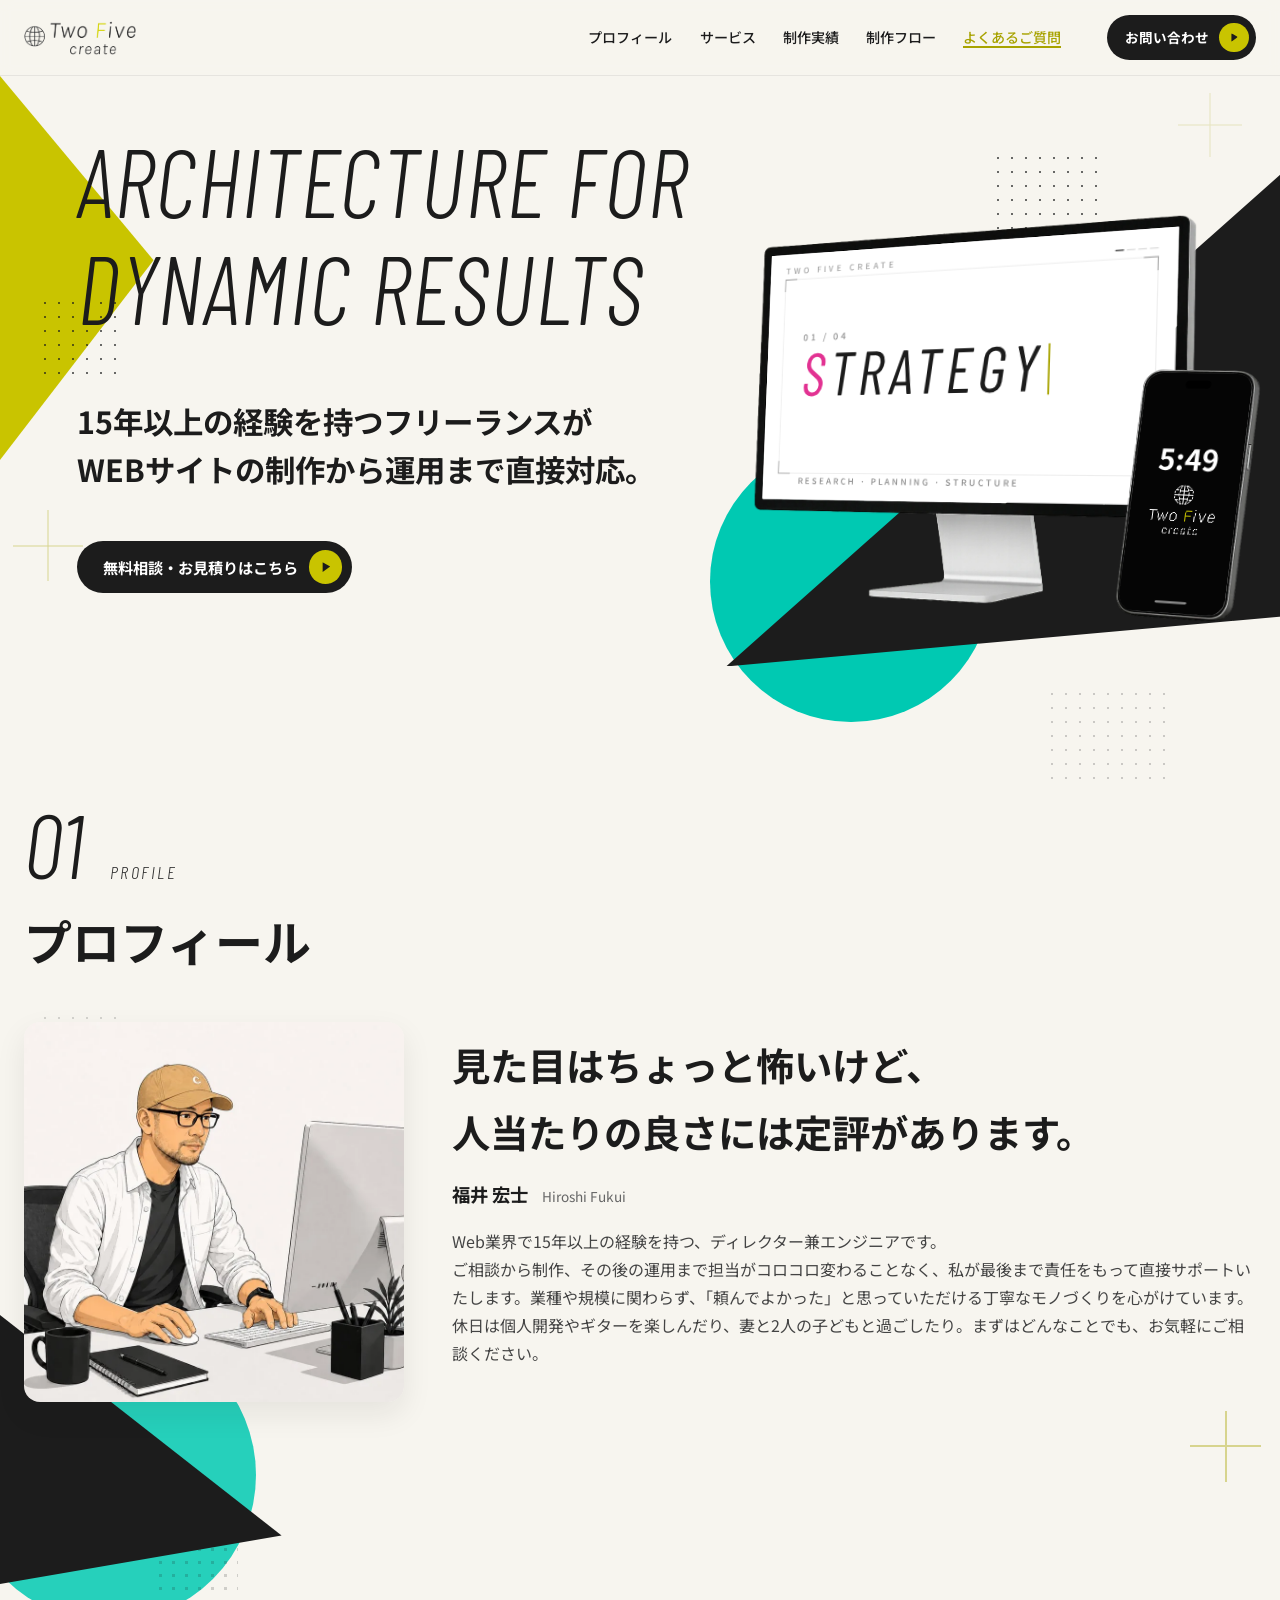
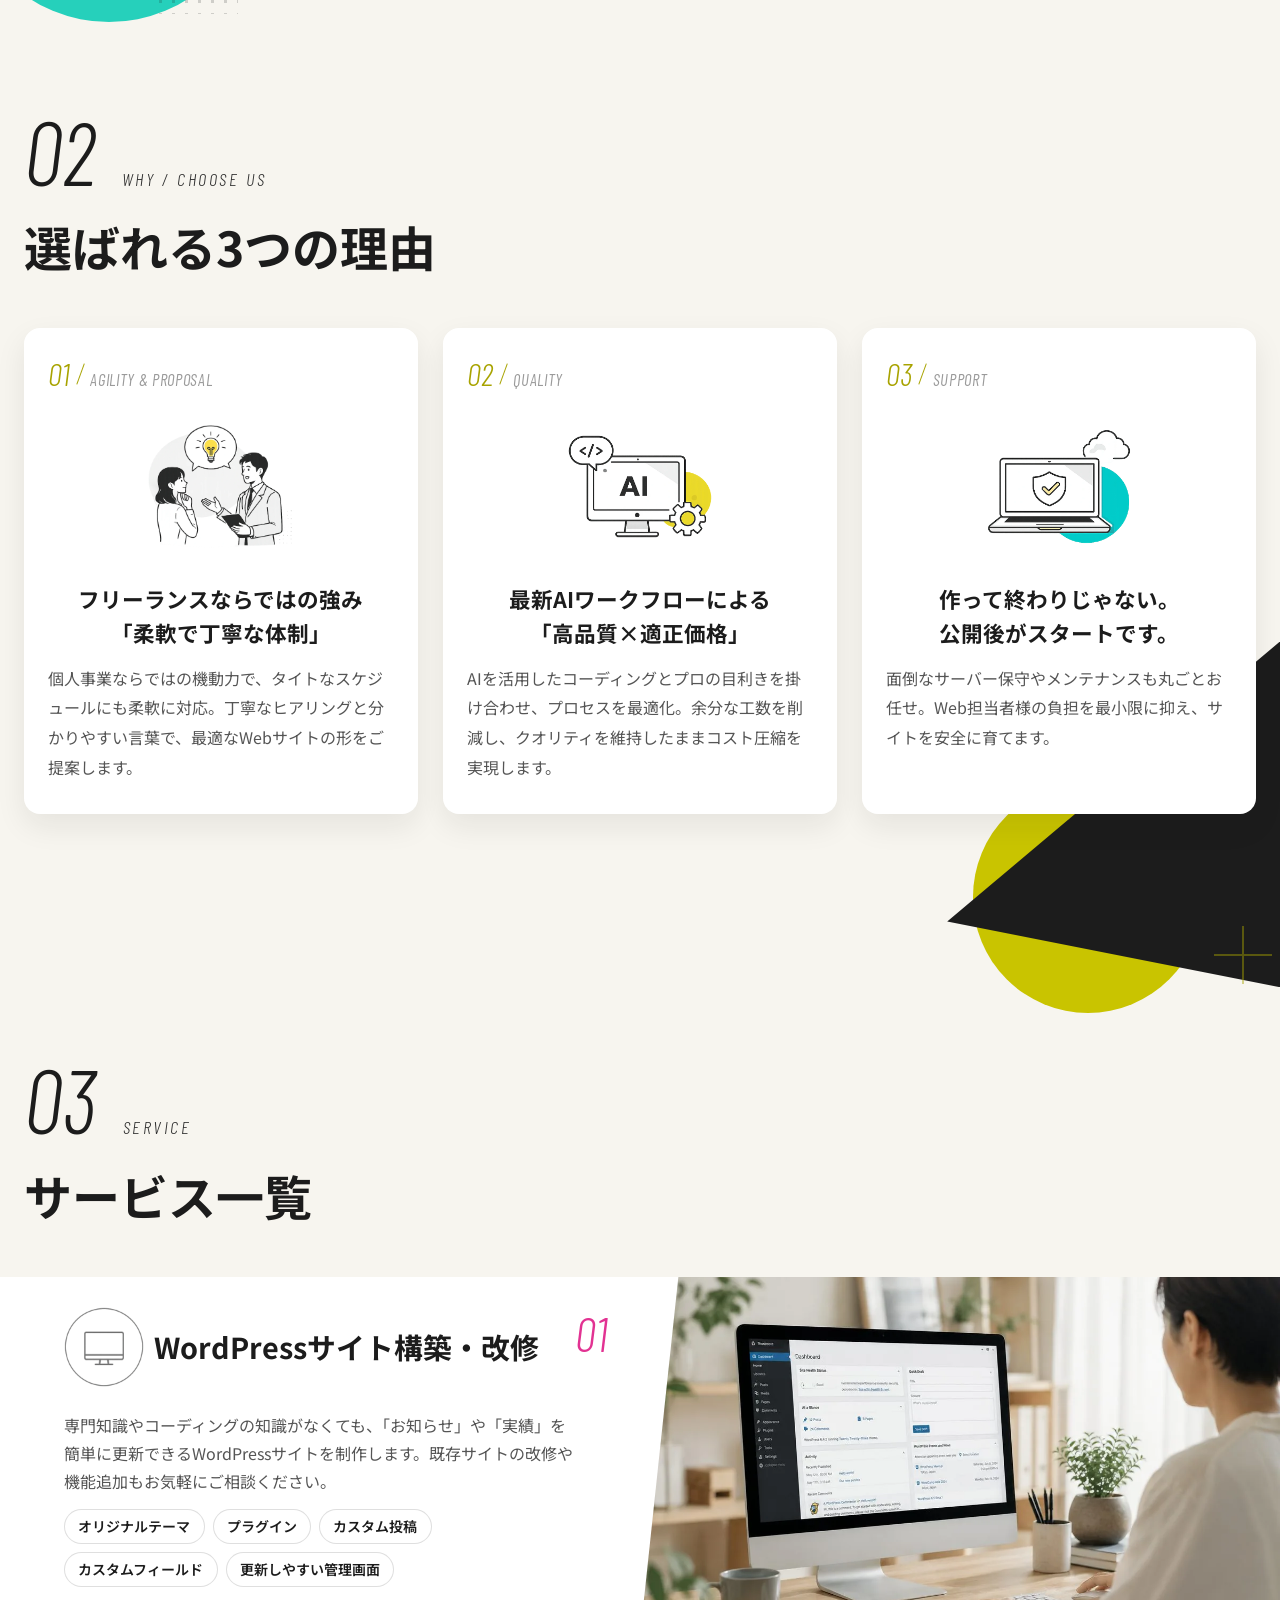
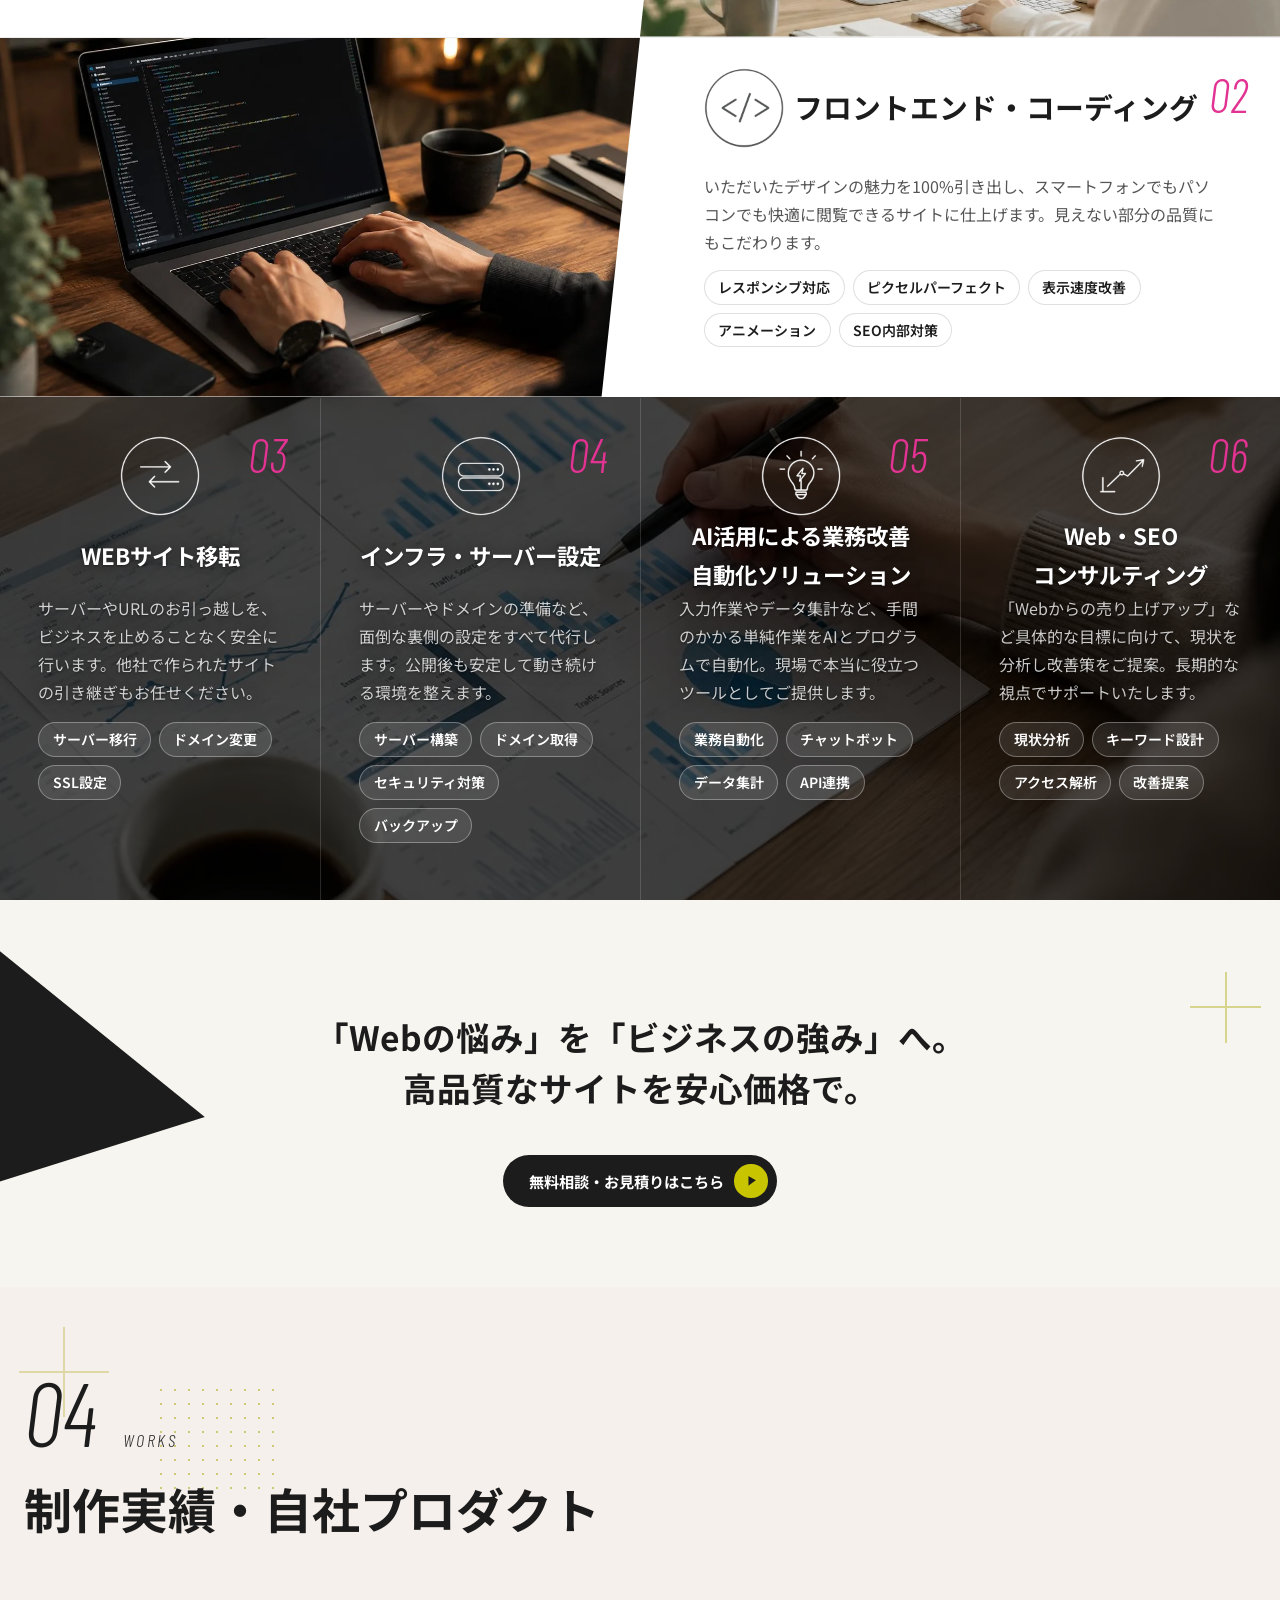
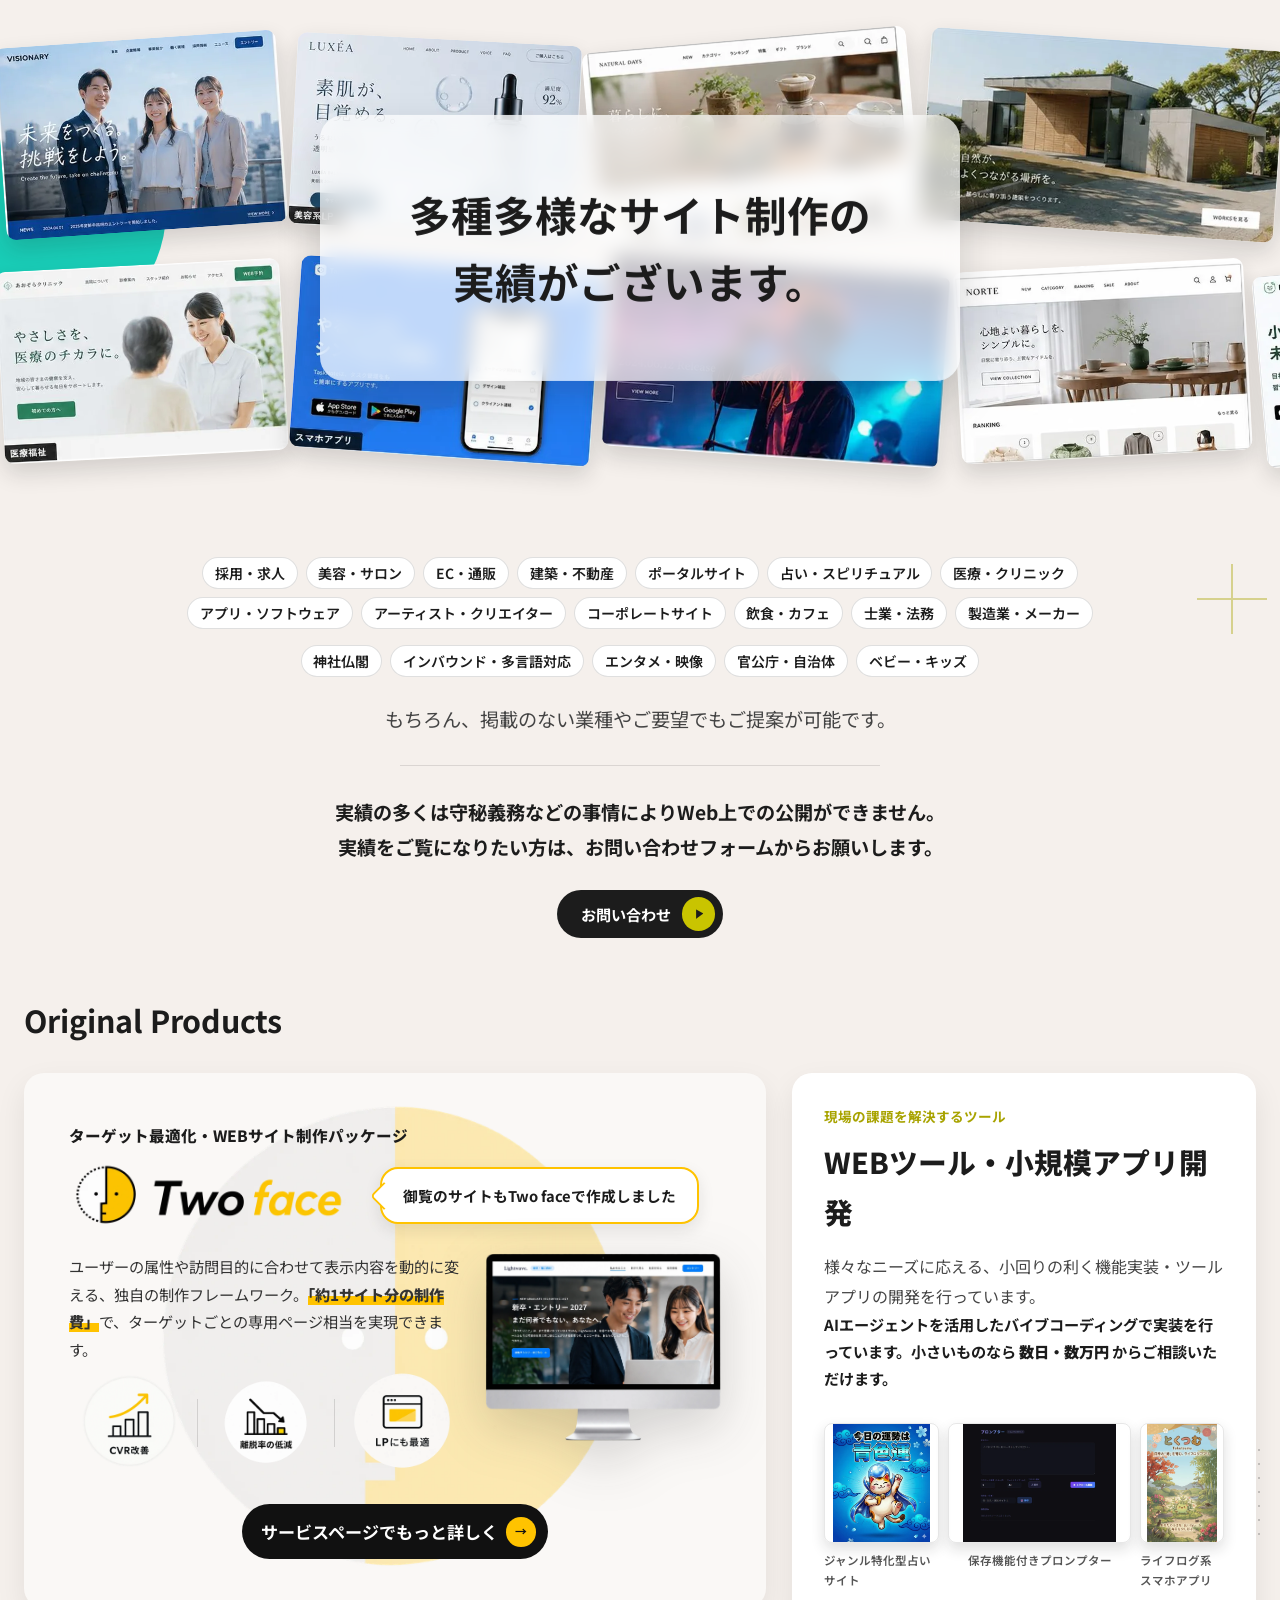
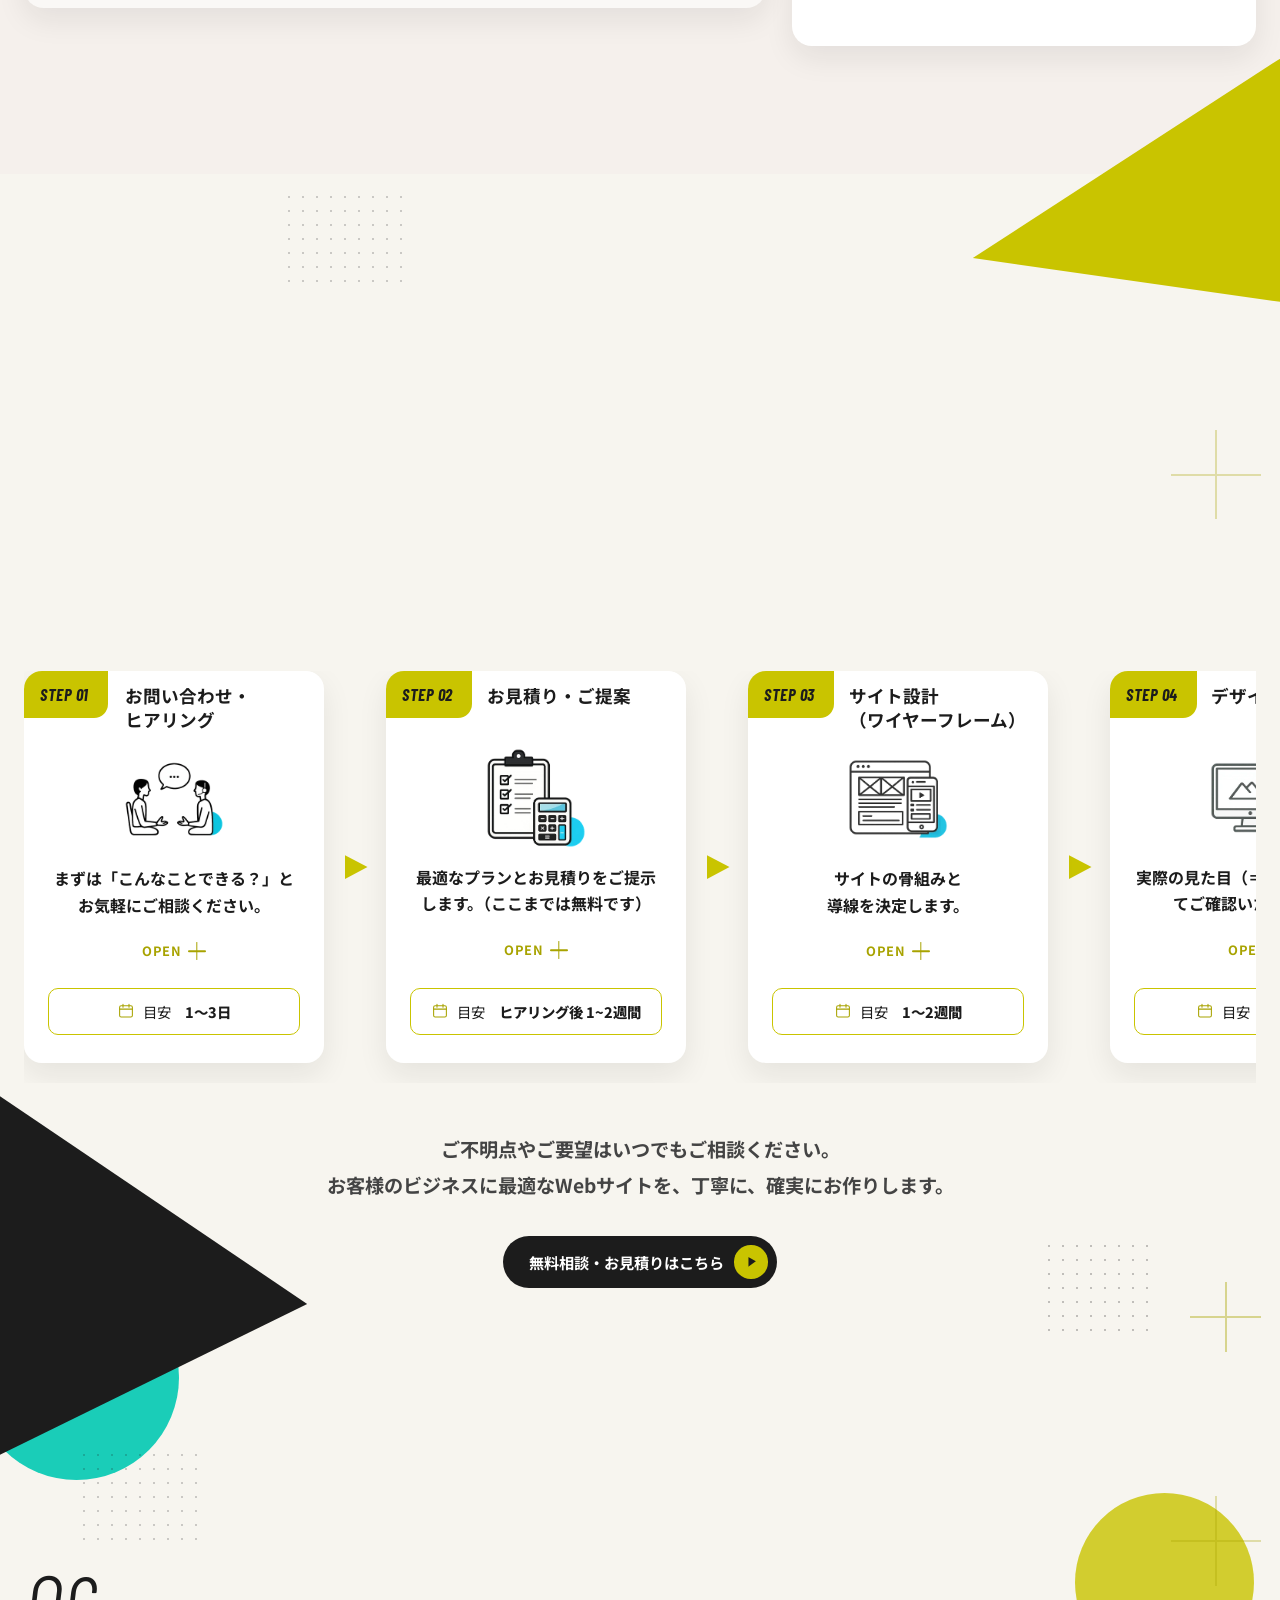
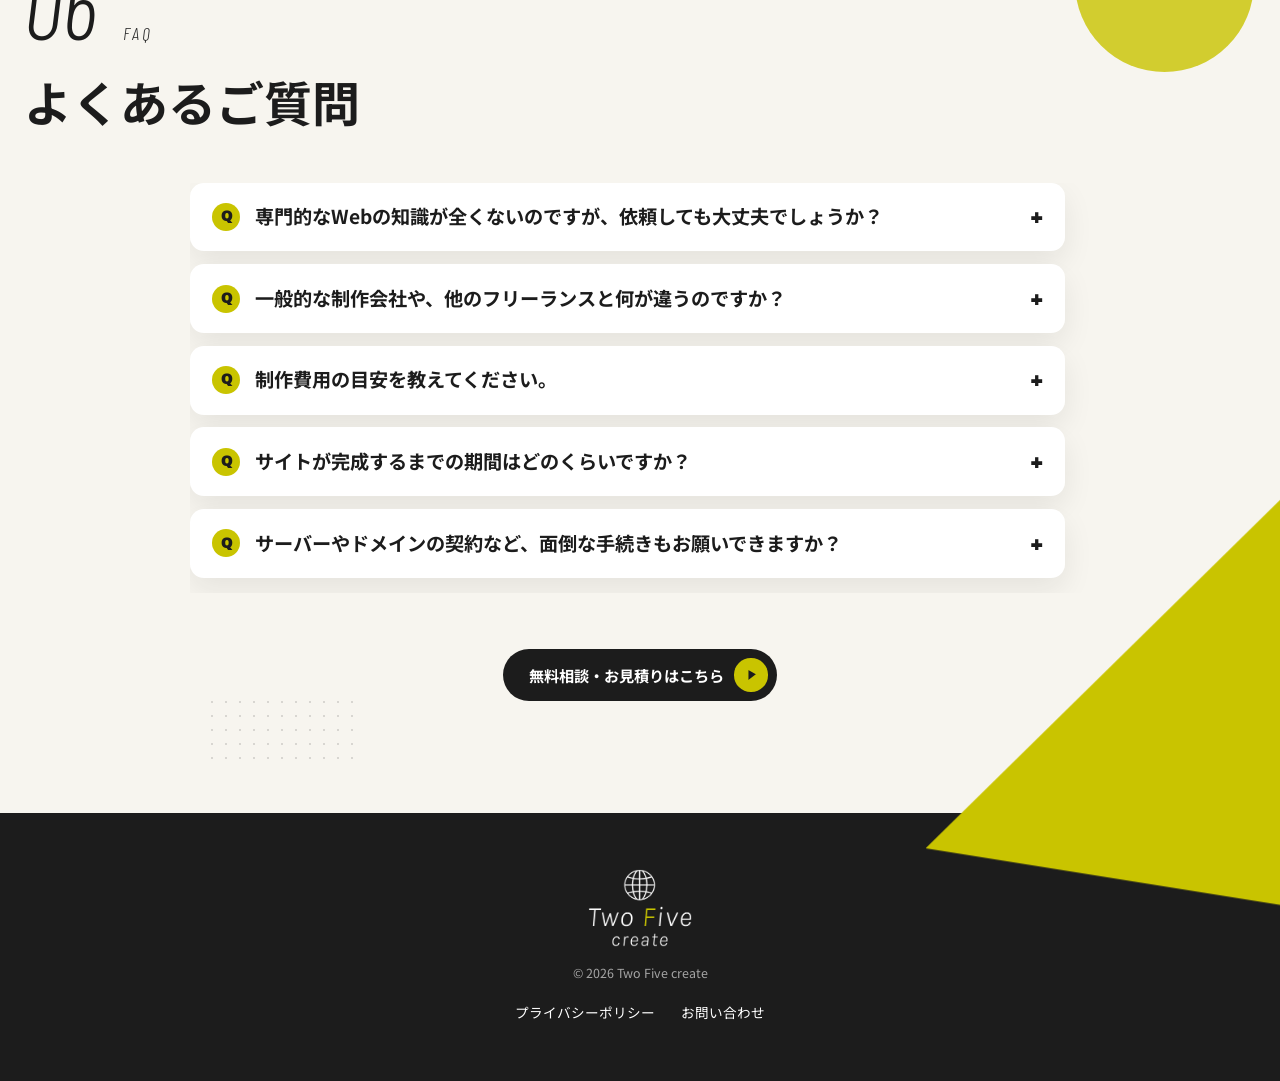
==== index.html @ c7c0be2a "プライバシーポリシーページを追加 - privacy.htmlを新規作成（既存ヘッダー/フッター/ドロワーを再利用） - Googleフォーム・Googleアナリティクスに関する条文を追記 - フッタ" ====
<!DOCTYPE html>
<html lang="ja">
<head>
<meta charset="UTF-8">
<meta name="viewport" content="width=device-width, initial-scale=1.0">
<title>Two Five create | Web制作・WordPress構築・AI業務改善</title>
<meta name="description" content="Two Five createは、Web制作会社より柔軟に、フリーランスより堅実に。業界歴15年以上の経験で、WordPress構築・フロントエンド実装・サイト移転・インフラ整備・AI業務改善までワンストップで対応します。">
<meta name="robots" content="index, follow">
<!-- TODO: 本番ドメイン確定後、canonical / og:url / og:image / sitemap.xml / robots.txt のドメインを一括置換する -->
<link rel="canonical" href="https://two-five-create-site.pages.dev/">

<!-- OGP（Facebook等） -->
<meta property="og:type" content="website">
<meta property="og:site_name" content="Two Five create">
<meta property="og:locale" content="ja_JP">
<meta property="og:title" content="Two Five create | Web制作・WordPress構築・AI業務改善">
<meta property="og:description" content="Two Five createは、Web制作会社より柔軟に、フリーランスより堅実に。業界歴15年以上の経験で、WordPress構築・フロントエンド実装・サイト移転・インフラ整備・AI業務改善までワンストップで対応します。">
<meta property="og:url" content="https://two-five-create-site.pages.dev/">
<meta property="og:image" content="https://two-five-create-site.pages.dev/images/ogp.jpg">
<meta property="og:image:width" content="1200">
<meta property="og:image:height" content="630">

<!-- Twitter Card -->
<meta name="twitter:card" content="summary_large_image">
<meta name="twitter:title" content="Two Five create | Web制作・WordPress構築・AI業務改善">
<meta name="twitter:description" content="Two Five createは、Web制作会社より柔軟に、フリーランスより堅実に。業界歴15年以上の経験で、WordPress構築・フロントエンド実装・サイト移転・インフラ整備・AI業務改善までワンストップで対応します。">
<meta name="twitter:image" content="https://two-five-create-site.pages.dev/images/ogp.jpg">

<!-- Favicon（ロゴの地球儀アイコンから作成。差し替える場合はimages/favicon-*.png / apple-touch-icon.pngを置き換えるだけでよい） -->
<link rel="icon" type="image/png" sizes="32x32" href="images/favicon-32.png">
<link rel="icon" type="image/png" sizes="16x16" href="images/favicon-16.png">
<link rel="apple-touch-icon" sizes="180x180" href="images/apple-touch-icon.png">

<link rel="preconnect" href="https://fonts.googleapis.com">
<link rel="preconnect" href="https://fonts.gstatic.com" crossorigin>
<link href="https://fonts.googleapis.com/css2?family=Archivo+Black&family=Barlow+Condensed:ital,wght@1,300;1,400;1,500&family=Noto+Sans+JP:wght@400;500;700;900&display=swap" rel="stylesheet">
<link rel="stylesheet" href="css/style.css">
<script type="application/ld+json">
{
  "@context": "https://schema.org",
  "@type": "ProfessionalService",
  "name": "Two Five create",
  "url": "https://two-five-create-site.pages.dev/",
  "logo": "https://two-five-create-site.pages.dev/images/logo-horizontal.png",
  "description": "Web制作会社より柔軟に、フリーランスより堅実に。WordPress構築・フロントエンド実装・サイト移転・インフラ整備・AI業務改善までワンストップで対応するフリーランスのWeb制作サービス。",
  "founder": {
    "@type": "Person",
    "name": "福井宏士"
  },
  "areaServed": "JP",
  "priceRange": "$$"
}
</script>
</head>
<body>

<div id="appRoot">
<header class="site-header">
  <div class="site-header__inner">
    <div class="site-header__brand">
      <a href="#" class="site-logo">
        <picture>
          <source srcset="images/logo-horizontal.webp" type="image/webp">
          <img src="images/logo-horizontal.png" alt="Two Five create" class="site-logo__img">
        </picture>
      </a>
      <!-- ペルソナ切替機能：いったん無効化（差別化が薄く、早期公開のため）。再開時はコメントを外すだけでOK
      <span class="persona-badge" id="personaBadge" hidden></span>
      -->
    </div>
    <div class="site-header__actions">
      <div class="nav-flyout">
        <button type="button" class="nav-flyout-toggle" aria-label="メニューを開く" aria-haspopup="true">
          <span></span><span></span><span></span>
        </button>
        <nav class="site-nav" aria-label="サイト内メニュー">
          <a href="#profile">プロフィール</a>
          <a href="#services">サービス</a>
          <a href="#works">制作実績</a>
          <a href="#flow">制作フロー</a>
          <a href="#faq">よくあるご質問</a>
          <!-- ペルソナ切替機能：いったん無効化（再開時はコメントを外すだけでOK）
          <button type="button" class="site-nav__action" id="switchPersona">表示を切り替える</button>
          -->
        </nav>
      </div>
      <a href="https://docs.google.com/forms/d/e/1FAIpQLSdSFUZ3bPy-wpLt6_KpEXGRpiyg-IPfHSIgzPI_nJzWggIOJw/viewform" data-contact-link target="_blank" rel="noopener noreferrer" class="btn btn--primary btn--small">お問い合わせ<span class="btn__arrow" aria-hidden="true"></span><span class="sr-only">（別タブで開きます）</span></a>
      <button type="button" class="nav-toggle" id="navToggle" aria-label="メニューを開く" aria-expanded="false" aria-controls="mobileDrawer">
        <span></span><span></span><span></span>
      </button>
    </div>
  </div>
</header>

<div class="drawer-overlay" id="drawerOverlay"></div>
<nav class="drawer" id="mobileDrawer" aria-hidden="true" inert>
  <a href="#profile">プロフィール</a>
  <a href="#services">サービス</a>
  <a href="#works">制作実績</a>
  <a href="#flow">制作フロー</a>
  <a href="#faq">よくあるご質問</a>
  <a href="https://docs.google.com/forms/d/e/1FAIpQLSdSFUZ3bPy-wpLt6_KpEXGRpiyg-IPfHSIgzPI_nJzWggIOJw/viewform" data-contact-link target="_blank" rel="noopener noreferrer" class="btn btn--primary drawer__cta">お問い合わせ<span class="sr-only">（別タブで開きます）</span></a>
  <!-- ペルソナ切替機能：いったん無効化（再開時はコメントを外すだけでOK）
  <button type="button" class="drawer__persona-switch" id="switchPersonaDrawer">表示を切り替える</button>
  -->
</nav>

<button type="button" class="back-to-top" id="backToTop" aria-label="ページのトップに戻る">
  <svg viewBox="0 0 24 24" fill="none"><path d="M12 19V5M5 12l7-7 7 7" stroke="currentColor" stroke-width="2" stroke-linecap="round" stroke-linejoin="round"/></svg>
</button>

<main>
  <!-- 1. Hero（分岐：見出し・サブコピー） -->
  <section class="hero" id="hero">
    <div class="hero__shape-yellow" aria-hidden="true" data-parallax-x="-0.05" data-parallax="0.35"></div>
    <div class="hero__dots" aria-hidden="true" data-parallax="0.2"></div>
    <div class="hero__dots hero__dots--bottom" aria-hidden="true" data-parallax="0.18"></div>
    <span class="hero__cross hero__cross--top" aria-hidden="true" data-parallax="0.24"></span>
    <span class="hero__cross hero__cross--bottom" aria-hidden="true" data-parallax="0.22"></span>
    <div class="hero__inner">
      <div class="hero__text">
        <!-- 英字タグラインは見出し階層に載せないデザインラベル（スタイルは.hero__taglineのまま） -->
        <p class="hero__tagline">ARCHITECTURE FOR<br>DYNAMIC RESULTS</p>
        <h1 class="hero__headline" id="heroHeadline">15年以上の経験を持つフリーランスが<br>WEBサイトの制作から運用まで直接対応。</h1>
        <!-- ヒーローは初期表示で画面内にあるため.revealは付けない（coding-notes 標準仕様7） -->
        <div class="hero__cta">
          <a href="https://docs.google.com/forms/d/e/1FAIpQLSdSFUZ3bPy-wpLt6_KpEXGRpiyg-IPfHSIgzPI_nJzWggIOJw/viewform" data-contact-link target="_blank" rel="noopener noreferrer" class="btn btn--primary">無料相談・お見積りはこちら<span class="btn__arrow" aria-hidden="true"></span><span class="sr-only">（別タブで開きます）</span></a>
        </div>
      </div>
      <div class="hero__graphic">
        <div class="hero__graphic-blob" aria-hidden="true" data-parallax="0.35"></div>
        <div class="hero__graphic-tri" aria-hidden="true" data-parallax="0.15"></div>
        <!-- FVデバイス：モニターとスマホの筐体は元画像（sozai/hero_off.png を切り出したもの）をそのまま使う。
             画面部分だけを、実測した四隅へ matrix3d で射影変換したSVGで覆い、
             ブランドモーション（STRATEGY→DESIGN→BUILD→GROWTH）を再生する。
             元画像のモニターは単純な回転ではなく右辺が約16%高い台形パースなので、
             アフィン変換（rotate/skew）では画面にぴったり重ならない。射影変換が必須。
             四隅の座標と変換行列の算出は js/main.js の FV_SCREEN_QUAD / quadToMatrix3d を参照。 -->
        <div class="hero__device" id="fvDeviceRoot">
          <!-- 元画像は周囲に3割ほど透明の余白があり、その分だけ機器が小さく見えていたので、
               実コンテンツの範囲（1153×928）に切り出したものを使う。
               ファーストビューの画像なのでWebP（267KB）優先、非対応環境はPNGにフォールバック -->
          <picture>
            <source srcset="images/hero-device.webp" type="image/webp">
            <img src="images/hero-device.png" width="1153" height="928" fetchpriority="high" alt="PCモニターとスマートフォンにTwo Five createのサイトを表示したイメージ。モニターにはSTRATEGY・DESIGN・BUILD・GROWTHという制作工程が順に表示される" class="hero__device-photo">
          </picture>
          <!-- JSが寸法とmatrix3dを算出するまでは非表示。JS無効時は元画像の画面がそのまま見える -->
          <div class="hero__device-screen hero__device-screen--monitor" id="fvScreenStage" aria-hidden="true">
            <svg class="fv-device" id="fvDevice" viewBox="0 0 950 606" preserveAspectRatio="none" data-scene="design" data-phase="shapes">
              <defs>
                <pattern id="fvDots" width="26" height="26" patternUnits="userSpaceOnUse">
                  <circle cx="2.4" cy="2.4" r="1.7" fill="#1c1c1c"/>
                </pattern>
                <pattern id="fvDotsSm" width="16" height="16" patternUnits="userSpaceOnUse">
                  <circle cx="1.6" cy="1.6" r="1.2" fill="#1c1c1c"/>
                </pattern>
              </defs>
              <!-- 画面の実アスペクト比(1.567)に合わせて viewBox は 950×606。
                   中身は 950×572 で組んであるので、上下に17ずつ余白を取って中央に置く -->
              <g transform="translate(0 17)">
              <!-- 常時表示のフレーム・ラベル類 -->
              <g class="fv-frame">
                <rect x="40" y="46" width="870" height="480" fill="none" stroke="#1c1c1c" stroke-opacity="0.1"/>
                <path d="M40 76 V46 H70 M880 46 H910 V76 M910 496 V526 H880 M70 526 H40 V496" fill="none" stroke="#1c1c1c" stroke-opacity="0.32" stroke-width="2.4"/>
                <text class="fv-brand" x="40" y="32">TWO FIVE CREATE</text>
                <g class="fv-ticks">
                  <rect x="820" y="25" width="18" height="3"/>
                  <rect x="844" y="25" width="18" height="3"/>
                  <rect x="868" y="25" width="18" height="3"/>
                  <rect x="892" y="25" width="18" height="3"/>
                </g>
              </g>

              <!-- 01 STRATEGY：点が現れ、線でつながり、グリッドが立ち上がる -->
              <g class="fv-layer fv-l--strategy">
                <line class="fv-draw fv-hair" x1="40" y1="392" x2="910" y2="392" pathLength="1" style="--i:1"/>
                <line class="fv-draw fv-hair" x1="662" y1="46" x2="662" y2="526" pathLength="1" style="--i:5"/>
                <path class="fv-draw" d="M96 470 L216 434 L336 490 L456 428 L576 466 L696 420" pathLength="1" style="--i:7"/>
                <path class="fv-draw" d="M676 260 L790 158 L886 268 L740 330 Z" pathLength="1" style="--i:3"/>
                <circle class="fv-node" cx="96" cy="470" r="7" style="--i:2"/>
                <circle class="fv-node" cx="790" cy="158" r="7" style="--i:0"/>
                <circle class="fv-node" cx="336" cy="490" r="7" style="--i:4"/>
                <circle class="fv-node" cx="886" cy="268" r="7" style="--i:6"/>
                <circle class="fv-node" cx="696" cy="420" r="7" style="--i:8"/>
              </g>

              <!-- 02 DESIGN：四角・円・ラインがスライドして組み上がる -->
              <g class="fv-layer fv-l--design">
                <rect class="fv-slide" x="656" y="72" width="210" height="132" fill="none" stroke="#1c1c1c" stroke-width="2.4" style="--i:2"/>
                <line class="fv-draw fv-hair" x1="92" y1="392" x2="470" y2="392" pathLength="1" style="--i:5"/>
                <rect class="fv-slide fv-fill-yellow" x="812" y="170" width="76" height="76" style="--i:4"/>
                <rect class="fv-slide fv-fill-ink" x="92" y="414" width="300" height="14" style="--i:1"/>
                <circle class="fv-pop fv-stroke-blue" cx="724" cy="300" r="58" style="--i:0"/>
                <path class="fv-slide fv-fill-ink" d="M812 372 a56 56 0 0 1 112 0 Z" style="--i:7"/>
                <rect class="fv-slide" x="92" y="448" width="220" height="78" fill="none" stroke="#1c1c1c" stroke-width="2.4" style="--i:6"/>
                <rect class="fv-slide" x="330" y="448" width="220" height="78" fill="none" stroke="#1c1c1c" stroke-width="2.4" style="--i:3"/>
              </g>

              <!-- 03 BUILD：グリッドが分割され、モジュールが正しい位置に収まる -->
              <g class="fv-layer fv-l--build">
                <line class="fv-draw fv-hair" x1="640" y1="46" x2="640" y2="526" pathLength="1" style="--i:3"/>
                <line class="fv-draw fv-hair" x1="748" y1="46" x2="748" y2="526" pathLength="1" style="--i:0"/>
                <line class="fv-draw fv-hair" x1="856" y1="46" x2="856" y2="526" pathLength="1" style="--i:8"/>
                <line class="fv-draw fv-hair" x1="40" y1="368" x2="606" y2="368" pathLength="1" style="--i:6"/>
                <rect class="fv-snap fv-fill-ink" x="752" y="72" width="154" height="42" style="--i:7"/>
                <rect class="fv-snap fv-fill-ink" x="92" y="392" width="264" height="10" style="--i:1"/>
                <rect class="fv-snap fv-fill-soft" x="644" y="152" width="208" height="110" style="--i:5"/>
                <rect class="fv-snap fv-fill-yellow" x="860" y="152" width="46" height="284" style="--i:2"/>
                <rect class="fv-snap" x="92" y="422" width="34" height="34" fill="none" stroke="#1c1c1c" stroke-width="2.4" style="--i:4"/>
                <rect class="fv-snap fv-fill-ink" x="138" y="422" width="34" height="34" style="--i:9"/>
              </g>

              <!-- 04 GROWTH：構造が外へ広がり、右上方向への流れが生まれる -->
              <g class="fv-layer fv-l--growth">
                <line class="fv-draw fv-hair" x1="96" y1="500" x2="716" y2="300" pathLength="1" style="--i:3"/>
                <circle class="fv-ring" cx="772" cy="286" r="54" style="--i:0"/>
                <rect class="fv-pop" x="218" y="437" width="36" height="36" fill="none" stroke="#1c1c1c" stroke-width="2.4" style="--i:1"/>
                <circle class="fv-ring fv-stroke-blue" cx="772" cy="286" r="164" style="--i:5"/>
                <line class="fv-draw fv-hair" x1="772" y1="286" x2="930" y2="112" pathLength="1" style="--i:2"/>
                <rect class="fv-pop fv-fill-yellow" x="466" y="340" width="62" height="62" style="--i:7"/>
                <line class="fv-draw fv-hair" x1="772" y1="286" x2="602" y2="418" pathLength="1" style="--i:6"/>
                <rect class="fv-pop" x="606" y="284" width="78" height="78" fill="none" stroke="#1c1c1c" stroke-width="2.4" style="--i:4"/>
              </g>

              <!-- キーワード（タイピング表示）。JS未実行時はDESIGNが静止表示される -->
              <g class="fv-key">
                <text class="fv-key__index" id="fvIndex" x="92" y="200">02 / 04</text>
                <text class="fv-key__word" id="fvKeyWord" x="92" y="336"><tspan class="fv-key__initial" id="fvKeyInitial">D</tspan><tspan id="fvKeyRest">ESIGN</tspan></text>
                <!-- カーソルは細さを制御したいのでテキストではなく矩形。x座標はJSが文字幅から算出する
                     （JS未実行時のフォールバックとして、DESIGNの実測幅に合わせた初期値を入れてある） -->
                <rect class="fv-cursor" id="fvCursor" x="580" y="228" width="4" height="116"/>
                <text class="fv-sub" id="fvSub" x="92" y="552">VISUAL &#183; INTERFACE &#183; EXPERIENCE</text>
              </g>
              </g>
            </svg>
          </div>
          <!-- スマホ側は脇役なので静止。元画像に焼き込まれたダミーUIを覆うだけ -->
          <div class="hero__device-screen hero__device-screen--phone" id="fvPhoneStage" aria-hidden="true">
            <svg class="fv-phone" viewBox="0 0 300 680" preserveAspectRatio="none">
              <rect class="fv-phone__island" x="114" y="22" width="72" height="22" rx="11"/>
              <!-- 時刻とロゴを1つのかたまりとして画面の中央に置く。
                   時刻のテキストは js/main.js が1分ごとに書き換える -->
              <text class="fv-phone__clock" id="fvClock" x="150" y="278" text-anchor="middle">0:00</text>
              <!-- sozai/Frame 1.png を白抜き＋透過に変換したもの（黄色の「F」はブランドカラーのまま） -->
              <image href="images/logo-stacked-light.webp" x="55" y="318" width="190" height="143"/>
              <rect class="fv-phone__home" x="105" y="648" width="90" height="6" rx="3"/>
            </svg>
          </div>
        </div>
      </div>
    </div>
  </section>

  <!-- 2. Profile（共通・全ペルソナ同一） -->
  <section class="profile" id="profile">
    <div class="deco deco--circle-blue profile__deco-circle-blue" aria-hidden="true" data-parallax="0.6"></div>
    <div class="deco deco--tri-ink profile__deco-tri-ink" aria-hidden="true" data-parallax-x="-0.05" data-parallax="0.15"></div>
    <div class="deco deco--dots profile__deco-dots-tr" aria-hidden="true" data-parallax="0.2"></div>
    <div class="deco deco--dots profile__deco-dots-ml" aria-hidden="true" data-parallax="0.18"></div>
    <span class="deco deco--cross deco--cross--sm profile__deco-cross-l" aria-hidden="true" data-parallax="0.22"></span>

    <div class="section-label reveal">
      <span class="section-label__row"><span class="section-label__num">01</span><span class="eyebrow">PROFILE</span></span>
      <h2 class="section-label__heading">プロフィール</h2>
    </div>
    <div class="profile__grid">
      <div class="profile__photo reveal">
        <picture>
          <source srcset="images/profile02.webp" type="image/webp">
          <img src="images/profile02.jpg" alt="代表 福井宏士のイラスト" loading="lazy">
        </picture>
      </div>
      <div class="profile__text">
        <p class="profile__lead reveal">見た目は<br>ちょっと怖いけど、<br>人当たりの良さには定評があります。</p>
        <p class="profile__name reveal">福井 宏士 <span>Hiroshi Fukui</span></p>
        <p class="profile__body reveal">
          Web業界で15年以上の経験を持つ、ディレクター兼エンジニアです。<br>
          ご相談から制作、その後の運用まで担当がコロコロ変わることなく、私が最後まで責任をもって直接サポートいたします。業種や規模に関わらず、「頼んでよかった」と思っていただける丁寧なモノづくりを心がけています。<br>
          休日は個人開発やギターを楽しんだり、妻と2人の子どもと過ごしたり。まずはどんなことでも、お気軽にご相談ください。
        </p>
      </div>
    </div>
  </section>

  <!-- 3. Why TwoFiveCreate（共通） -->
  <section class="why" id="why">
    <span class="why__cross why__cross--tl" aria-hidden="true" data-parallax="0.22"></span>
    <div class="why__dots why__dots--tl" aria-hidden="true" data-parallax="0.2"></div>
    
    <div class="why__tri why__tri--bl" aria-hidden="true" data-parallax-x="0.05" data-parallax="0.35"></div>
    <div class="why__triangle-accent" aria-hidden="true"></div>
    <div class="why__dots why__dots--br" aria-hidden="true" data-parallax="0.2"></div>
    <span class="why__cross why__cross--br" aria-hidden="true" data-parallax="0.22"></span>
    <div class="section-label reveal">
      <span class="section-label__row"><span class="section-label__num">02</span><span class="eyebrow">WHY / CHOOSE US</span></span>
      <h2 class="section-label__heading">選ばれる3つの理由</h2>
    </div>
    <div class="why__grid">
      <div class="why__card reveal">
        <div class="why__card-head">
          <span class="why__num-big">01</span><span class="why__slash" aria-hidden="true"></span><span class="why__tag">AGILITY &amp; PROPOSAL</span>
        </div>
        <div class="why__illust" aria-hidden="true">
          <picture>
            <source srcset="images/why01.webp" type="image/webp">
            <img src="images/why01.png" alt="" loading="lazy">
          </picture>
        </div>
        <div class="why__card-main">
          <p class="why__title">フリーランスならではの強み<br>「柔軟で丁寧な体制」</p>
          <p class="why__desc">個人事業ならではの機動力で、タイトなスケジュールにも柔軟に対応。丁寧なヒアリングと分かりやすい言葉で、最適なWebサイトの形をご提案します。</p>
        </div>
      </div>
      <div class="why__card reveal">
        <div class="why__card-head">
          <span class="why__num-big">02</span><span class="why__slash" aria-hidden="true"></span><span class="why__tag">QUALITY</span>
        </div>
        <div class="why__illust" aria-hidden="true">
          <picture>
            <source srcset="images/why03.webp" type="image/webp">
            <img src="images/why03.png" alt="" loading="lazy">
          </picture>
        </div>
        <div class="why__card-main">
          <p class="why__title">最新AIワークフローによる<br>「高品質×適正価格」</p>
          <p class="why__desc">AIを活用したコーディングとプロの目利きを掛け合わせ、プロセスを最適化。余分な工数を削減し、クオリティを維持したままコスト圧縮を実現します。</p>
        </div>
      </div>
      <div class="why__card reveal">
        <div class="why__card-head">
          <span class="why__num-big">03</span><span class="why__slash" aria-hidden="true"></span><span class="why__tag">SUPPORT</span>
        </div>
        <div class="why__illust" aria-hidden="true">
          <picture>
            <source srcset="images/why04.webp" type="image/webp">
            <img src="images/why04.png" alt="" loading="lazy">
          </picture>
        </div>
        <div class="why__card-main">
          <p class="why__title">作って終わりじゃない。<br>公開後がスタートです。</p>
          <p class="why__desc">面倒なサーバー保守やメンテナンスも丸ごとお任せ。Web担当者様の負担を最小限に抑え、サイトを安全に育てます。</p>
        </div>
      </div>
    </div>
  </section>

  <!-- 4. Services（共通・6カテゴリ） -->
  <section class="services" id="services">
    <div class="section-label reveal">
      <span class="section-label__row"><span class="section-label__num">03</span><span class="eyebrow">SERVICE</span></span>
      <h2 class="section-label__heading">サービス一覧</h2>
    </div>
    <div class="service-rows">
      <div class="service-rows__top2">
      <div class="service-row reveal">
        <div class="service-row__text">
          <div class="service__head">
            <span class="service__icon" aria-hidden="true"><picture><source srcset="images/service-icon01.webp" type="image/webp"><img src="images/service-icon01.png" alt=""></picture></span>
            <p class="service__title">WordPressサイト構築・改修</p>
          </div>
          <p class="service__desc">専門知識やコーディングの知識がなくても、「お知らせ」や「実績」を簡単に更新できるWordPressサイトを制作します。既存サイトの改修や機能追加もお気軽にご相談ください。</p>
          <p class="service__tags"><span class="service__tag">オリジナルテーマ</span><span class="service__tag">プラグイン</span><span class="service__tag">カスタム投稿</span><span class="service__tag">カスタムフィールド</span><span class="service__tag">更新しやすい管理画面</span></p>
          <span class="service-row__num" aria-hidden="true">01</span>
        </div>
        <div class="service-row__media"><picture><source srcset="images/service01.webp" type="image/webp"><img src="images/service01.jpg" alt="WordPress構築・改修"></picture></div>
      </div>
      <div class="service-row service-row--reverse reveal">
        <div class="service-row__text">
          <div class="service__head">
            <span class="service__icon" aria-hidden="true"><picture><source srcset="images/service-icon02.webp" type="image/webp"><img src="images/service-icon02.png" alt=""></picture></span>
            <p class="service__title">フロントエンド・コーディング</p>
          </div>
          <p class="service__desc">いただいたデザインの魅力を100%引き出し、スマートフォンでもパソコンでも快適に閲覧できるサイトに仕上げます。見えない部分の品質にもこだわります。</p>
          <p class="service__tags"><span class="service__tag">レスポンシブ対応</span><span class="service__tag">ピクセルパーフェクト</span><span class="service__tag">表示速度改善</span><span class="service__tag">アニメーション</span><span class="service__tag">SEO内部対策</span></p>
          <span class="service-row__num" aria-hidden="true">02</span>
        </div>
        <div class="service-row__media"><picture><source srcset="images/service02.webp" type="image/webp"><img src="images/service02.jpg" alt="フロントエンド・コーディング"></picture></div>
      </div>
      </div>
      <div class="service-row service-row--quad reveal">
        <div class="service-row__col service-row__col--text-only">
          <div class="service-row__text">
            <div class="service__head">
              <span class="service__icon" aria-hidden="true"><picture><source srcset="images/service-icon03.webp" type="image/webp"><img src="images/service-icon03.png" alt=""></picture></span>
              <p class="service__title">WEBサイト移転</p>
            </div>
            <p class="service__desc">サーバーやURLのお引っ越しを、ビジネスを止めることなく安全に行います。他社で作られたサイトの引き継ぎもお任せください。</p>
            <p class="service__tags"><span class="service__tag">サーバー移行</span><span class="service__tag">ドメイン変更</span><span class="service__tag">SSL設定</span></p>
            <span class="service-row__num" aria-hidden="true">03</span>
          </div>
        </div>
        <div class="service-row__col service-row__col--text-only">
          <div class="service-row__text">
            <div class="service__head">
              <span class="service__icon" aria-hidden="true"><picture><source srcset="images/service-icon04.webp" type="image/webp"><img src="images/service-icon04.png" alt=""></picture></span>
              <p class="service__title">インフラ・サーバー設定</p>
            </div>
            <p class="service__desc">サーバーやドメインの準備など、面倒な裏側の設定をすべて代行します。公開後も安定して動き続ける環境を整えます。</p>
            <p class="service__tags"><span class="service__tag">サーバー構築</span><span class="service__tag">ドメイン取得</span><span class="service__tag">セキュリティ対策</span><span class="service__tag">バックアップ</span></p>
            <span class="service-row__num" aria-hidden="true">04</span>
          </div>
        </div>
        <div class="service-row__col service-row__col--text-only">
          <div class="service-row__text">
            <div class="service__head">
              <span class="service__icon" aria-hidden="true"><picture><source srcset="images/service-icon05.webp" type="image/webp"><img src="images/service-icon05.png" alt=""></picture></span>
              <p class="service__title">AI活用による業務改善<br>自動化ソリューション</p>
            </div>
            <p class="service__desc">入力作業やデータ集計など、手間のかかる単純作業をAIとプログラムで自動化。現場で本当に役立つツールとしてご提供します。</p>
            <p class="service__tags"><span class="service__tag">業務自動化</span><span class="service__tag">チャットボット</span><span class="service__tag">データ集計</span><span class="service__tag">API連携</span></p>
            <span class="service-row__num" aria-hidden="true">05</span>
          </div>
        </div>
        <div class="service-row__col service-row__col--text-only">
          <div class="service-row__text">
            <div class="service__head">
              <span class="service__icon" aria-hidden="true"><picture><source srcset="images/service-icon06.webp" type="image/webp"><img src="images/service-icon06.png" alt=""></picture></span>
              <p class="service__title">Web・SEO<br>コンサルティング</p>
            </div>
            <p class="service__desc">「Webからの売り上げアップ」など具体的な目標に向けて、現状を分析し改善策をご提案。長期的な視点でサポートいたします。</p>
            <p class="service__tags"><span class="service__tag">現状分析</span><span class="service__tag">キーワード設計</span><span class="service__tag">アクセス解析</span><span class="service__tag">改善提案</span></p>
            <span class="service-row__num" aria-hidden="true">06</span>
          </div>
        </div>
      </div>
    </div>
  </section>

  <!-- 5. ターゲット別メッセージ（本文とCTAリードを廃止したため、現在は全ペルソナ共通） -->
  <section class="target" id="target">
    <span class="deco deco--cross deco--cross--sm target__deco-cross" aria-hidden="true" data-parallax="0.22"></span>
    <div class="target__inner reveal">
      <h2 class="section-heading">「Webの悩み」を<br>「ビジネスの強み」へ。<br>高品質なサイトを安心価格で。</h2>
      <div class="target__cta">
        <a href="https://docs.google.com/forms/d/e/1FAIpQLSdSFUZ3bPy-wpLt6_KpEXGRpiyg-IPfHSIgzPI_nJzWggIOJw/viewform" data-contact-link target="_blank" rel="noopener noreferrer" class="btn btn--primary" id="targetCtaButton">無料相談・お見積りはこちら<span class="btn__arrow" aria-hidden="true"></span><span class="sr-only">（別タブで開きます）</span></a>
      </div>
    </div>
  </section>

  <!-- 6. Works & Projects（共通） -->
  <section class="works" id="works">
    <div class="deco deco--tri-ink works__deco-tri-ink" aria-hidden="true" data-parallax-x="-0.05" data-parallax="0.15"></div>
    <div class="deco deco--circle-blue works__deco-circle-blue" aria-hidden="true" data-parallax="0.6"></div>
    <div class="deco deco--tri-yellow works__deco-tri-yellow" aria-hidden="true" data-parallax-x="0.05" data-parallax="0.32"></div>
    <div class="deco deco--dots-yellow works__deco-dots-tr" aria-hidden="true" data-parallax="0.2"></div>
    <div class="deco deco--dots works__deco-dots-bl" aria-hidden="true" data-parallax="0.2"></div>
    <span class="deco deco--cross works__deco-cross-tr" aria-hidden="true" data-parallax="0.22"></span>
    <span class="deco deco--cross deco--cross--sm works__deco-cross-ml" aria-hidden="true" data-parallax="0.22"></span>

    <div class="works__intro-grid">
      <div class="section-label works__section-label reveal">
        <span class="section-label__row"><span class="section-label__num">04</span><span class="eyebrow">WORKS</span></span>
        <h2 class="section-label__heading">制作実績・自社プロダクト</h2>
      </div>
      <!-- コピー自体が「多種多様な実績」を文章として伝えるため、囲む制作実績のスクリーンショットは装飾（alt=""）とする。
           サンプルのダミー画像なので、ホバー停止などは設けず流しっぱなしにしている。
           各トラックは同じ6枚を2周分並べ、-50%までtranslateXすることで継ぎ目なくループする -->
      <div class="works__collage reveal">
        <p class="works__collage-copy">多種多様なサイト制作の実績がございます。</p>
        <div class="works__collage-row works__collage-row--top">
          <ul class="works__collage-track" aria-hidden="true">
            <li class="works__collage-shot works__collage-shot--a"><picture><source srcset="images/works-shot-recruit.webp" type="image/webp"><img src="images/works-shot-recruit.jpg" width="478" height="326" loading="lazy" decoding="async" alt=""></picture></li>
            <li class="works__collage-shot works__collage-shot--b"><picture><source srcset="images/works-shot-beauty.webp" type="image/webp"><img src="images/works-shot-beauty.jpg" width="478" height="322" loading="lazy" decoding="async" alt=""></picture></li>
            <li class="works__collage-shot works__collage-shot--c"><picture><source srcset="images/works-shot-ec.webp" type="image/webp"><img src="images/works-shot-ec.jpg" width="482" height="285" loading="lazy" decoding="async" alt=""></picture></li>
            <li class="works__collage-shot works__collage-shot--d"><picture><source srcset="images/works-shot-architecture.webp" type="image/webp"><img src="images/works-shot-architecture.jpg" width="473" height="256" loading="lazy" decoding="async" alt=""></picture></li>
            <li class="works__collage-shot works__collage-shot--e"><picture><source srcset="images/works-shot-portal.webp" type="image/webp"><img src="images/works-shot-portal.jpg" width="478" height="294" loading="lazy" decoding="async" alt=""></picture></li>
            <li class="works__collage-shot works__collage-shot--f"><picture><source srcset="images/works-shot-fortune.webp" type="image/webp"><img src="images/works-shot-fortune.jpg" width="460" height="259" loading="lazy" decoding="async" alt=""></picture></li>
            <li class="works__collage-shot works__collage-shot--a"><picture><source srcset="images/works-shot-recruit.webp" type="image/webp"><img src="images/works-shot-recruit.jpg" width="478" height="326" loading="lazy" decoding="async" alt=""></picture></li>
            <li class="works__collage-shot works__collage-shot--b"><picture><source srcset="images/works-shot-beauty.webp" type="image/webp"><img src="images/works-shot-beauty.jpg" width="478" height="322" loading="lazy" decoding="async" alt=""></picture></li>
            <li class="works__collage-shot works__collage-shot--c"><picture><source srcset="images/works-shot-ec.webp" type="image/webp"><img src="images/works-shot-ec.jpg" width="482" height="285" loading="lazy" decoding="async" alt=""></picture></li>
            <li class="works__collage-shot works__collage-shot--d"><picture><source srcset="images/works-shot-architecture.webp" type="image/webp"><img src="images/works-shot-architecture.jpg" width="473" height="256" loading="lazy" decoding="async" alt=""></picture></li>
            <li class="works__collage-shot works__collage-shot--e"><picture><source srcset="images/works-shot-portal.webp" type="image/webp"><img src="images/works-shot-portal.jpg" width="478" height="294" loading="lazy" decoding="async" alt=""></picture></li>
            <li class="works__collage-shot works__collage-shot--f"><picture><source srcset="images/works-shot-fortune.webp" type="image/webp"><img src="images/works-shot-fortune.jpg" width="460" height="259" loading="lazy" decoding="async" alt=""></picture></li>
          </ul>
        </div>
        <div class="works__collage-row works__collage-row--bottom">
          <ul class="works__collage-track" aria-hidden="true">
            <li class="works__collage-shot works__collage-shot--g"><picture><source srcset="images/works-shot-medical.webp" type="image/webp"><img src="images/works-shot-medical.jpg" width="478" height="323" loading="lazy" decoding="async" alt=""></picture></li>
            <li class="works__collage-shot works__collage-shot--h"><picture><source srcset="images/works-shot-app.webp" type="image/webp"><img src="images/works-shot-app.jpg" width="478" height="305" loading="lazy" decoding="async" alt=""></picture></li>
            <li class="works__collage-shot works__collage-shot--i"><picture><source srcset="images/works-shot-artist.webp" type="image/webp"><img src="images/works-shot-artist.jpg" width="458" height="260" loading="lazy" decoding="async" alt=""></picture></li>
            <li class="works__collage-shot works__collage-shot--j"><picture><source srcset="images/works-shot-ec2.webp" type="image/webp"><img src="images/works-shot-ec2.jpg" width="476" height="314" loading="lazy" decoding="async" alt=""></picture></li>
            <li class="works__collage-shot works__collage-shot--k"><picture><source srcset="images/works-shot-app2.webp" type="image/webp"><img src="images/works-shot-app2.jpg" width="474" height="333" loading="lazy" decoding="async" alt=""></picture></li>
            <li class="works__collage-shot works__collage-shot--l"><picture><source srcset="images/works-shot-medical2.webp" type="image/webp"><img src="images/works-shot-medical2.jpg" width="474" height="248" loading="lazy" decoding="async" alt=""></picture></li>
            <li class="works__collage-shot works__collage-shot--g"><picture><source srcset="images/works-shot-medical.webp" type="image/webp"><img src="images/works-shot-medical.jpg" width="478" height="323" loading="lazy" decoding="async" alt=""></picture></li>
            <li class="works__collage-shot works__collage-shot--h"><picture><source srcset="images/works-shot-app.webp" type="image/webp"><img src="images/works-shot-app.jpg" width="478" height="305" loading="lazy" decoding="async" alt=""></picture></li>
            <li class="works__collage-shot works__collage-shot--i"><picture><source srcset="images/works-shot-artist.webp" type="image/webp"><img src="images/works-shot-artist.jpg" width="458" height="260" loading="lazy" decoding="async" alt=""></picture></li>
            <li class="works__collage-shot works__collage-shot--j"><picture><source srcset="images/works-shot-ec2.webp" type="image/webp"><img src="images/works-shot-ec2.jpg" width="476" height="314" loading="lazy" decoding="async" alt=""></picture></li>
            <li class="works__collage-shot works__collage-shot--k"><picture><source srcset="images/works-shot-app2.webp" type="image/webp"><img src="images/works-shot-app2.jpg" width="474" height="333" loading="lazy" decoding="async" alt=""></picture></li>
            <li class="works__collage-shot works__collage-shot--l"><picture><source srcset="images/works-shot-medical2.webp" type="image/webp"><img src="images/works-shot-medical2.jpg" width="474" height="248" loading="lazy" decoding="async" alt=""></picture></li>
          </ul>
        </div>
      </div>
      <div class="works__tags-wrap reveal">
        <ul class="works__tags" aria-label="対応ジャンル・業種">
          <li class="works__tag">採用・求人</li>
          <li class="works__tag">美容・サロン</li>
          <li class="works__tag">EC・通販</li>
          <li class="works__tag">建築・不動産</li>
          <li class="works__tag">ポータルサイト</li>
          <li class="works__tag">占い・スピリチュアル</li>
          <li class="works__tag">医療・クリニック</li>
          <li class="works__tag">アプリ・ソフトウェア</li>
          <li class="works__tag">アーティスト・クリエイター</li>
          <li class="works__tag">コーポレートサイト</li>
          <li class="works__tag">飲食・カフェ</li>
          <li class="works__tag">士業・法務</li>
          <li class="works__tag">製造業・メーカー</li>
          <li class="works__tags-break" aria-hidden="true"></li>
          <li class="works__tag">神社仏閣</li>
          <li class="works__tag">インバウンド・多言語対応</li>
          <li class="works__tag">エンタメ・映像</li>
          <li class="works__tag">官公庁・自治体</li>
          <li class="works__tag">ベビー・キッズ</li>
        </ul>
      </div>
      <div class="works__col-text reveal">
        <p class="works__intro">もちろん、掲載のない業種やご要望でもご提案が可能です。</p>
        <hr class="works__divider">
        <p class="works__closing">実績の多くは守秘義務などの事情によりWeb上での公開ができません。<br>実績をご覧になりたい方は、お問い合わせフォームからお願いします。</p>
        <a href="https://docs.google.com/forms/d/e/1FAIpQLSdSFUZ3bPy-wpLt6_KpEXGRpiyg-IPfHSIgzPI_nJzWggIOJw/viewform" data-contact-link target="_blank" rel="noopener noreferrer" class="works__cta-btn">お問い合わせ<span class="btn__arrow" aria-hidden="true"></span><span class="sr-only">（別タブで開きます）</span></a>
      </div>
    </div>

    <div class="works__projects">
      <h3 class="works__projects-heading reveal">Original Products</h3>
      <!-- sozai/products/twoface_camp.png のデザインを忠実に再現した単体ビジュアル。
           使用素材: tf-logo（ロゴ）/ tf-circle（背景の円）/ tf-monitor（Lightwaveデモのモニター）/
           tf-badge-*（3つの実績バッジ、ラベル文字は画像内に焼き込み済み）。
           紹介文・お知らせ文言は既存のTwo-Face説明文を保持し、デザインだけcampに合わせている。
           CTAボタンのみcamp通りに新規追加（リンク先はTwo-Face本体のサービスサイト） -->
      <div class="work-project work-project--twoface reveal">
        <!-- 円は装飾としてカード全体に絶対配置で中央揃え。モニターはテキストと同じflex行に
             並べて縦中央揃えにする（flexなのでスマホでは自然に縦積みできる） -->
        <picture>
          <source srcset="images/tf-circle.webp" type="image/webp">
          <img src="images/tf-circle.png" alt="" aria-hidden="true" width="1200" height="1200" class="work-project__tf-circle">
        </picture>
        <div class="work-project__header">
          <span class="work-project__label">ターゲット最適化・WEBサイト制作パッケージ</span>
          <div class="work-project__brand-row">
            <picture>
              <source srcset="images/tf-logo.webp" type="image/webp">
              <img src="images/tf-logo.png" alt="Two-Face" width="1200" height="400" class="work-project__brand-logo">
            </picture>
            <div class="work-project__note">御覧のサイトもTwo faceで作成しました</div>
          </div>
        </div>
        <div class="work-project__content">
        <div class="work-project__body">
          <h3 class="work-project__title sr-only">Two-Face</h3>
          <p class="work-project__desc">ユーザーの属性や訪問目的に合わせて表示内容を動的に変える、独自の制作フレームワーク。<span class="work-project__mark">「約1サイト分の制作費」</span>で、ターゲットごとの専用ページ相当を実現できます。</p>
          <ul class="work-project__badges">
            <li><picture><source srcset="images/tf-badge-cvr.webp" type="image/webp"><img src="images/tf-badge-cvr.png" alt="CVR改善" width="1200" height="1200"></picture></li>
            <li class="work-project__badge-divider" aria-hidden="true"></li>
            <li><picture><source srcset="images/tf-badge-churn.webp" type="image/webp"><img src="images/tf-badge-churn.png" alt="離脱率の低減" width="1200" height="1200"></picture></li>
            <li class="work-project__badge-divider" aria-hidden="true"></li>
            <li><picture><source srcset="images/tf-badge-lp.webp" type="image/webp"><img src="images/tf-badge-lp.png" alt="LPにも最適" width="1200" height="1200"></picture></li>
          </ul>
        </div>
        <picture class="work-project__tf-monitor-wrap">
          <source srcset="images/tf-monitor.webp" type="image/webp">
          <img src="images/tf-monitor.png" alt="" aria-hidden="true" width="1047" height="831" class="work-project__tf-monitor">
        </picture>
        </div>
        <a href="https://two-face.site/" target="_blank" rel="noopener noreferrer" class="work-project__cta">サービスページでもっと詳しく<span class="work-project__cta-arrow" aria-hidden="true">→</span><span class="sr-only">（別タブで開きます）</span></a>
      </div>
      <div class="work-project work-project--prompter reveal">
        <span class="work-project__label">現場の課題を解決するツール</span>
        <h3 class="work-project__title">WEBツール・小規模アプリ開発</h3>
        <p class="work-project__desc">様々なニーズに応える、小回りの利く機能実装・ツールアプリの開発を行っています。</p>
        <!-- 実例をさらっと紹介するだけの簡易ギャラリー。sozai/products02 の3点をそのまま使用 -->
        <div class="work-project__showcase">
          <p class="work-project__showcase-copy">AIエージェントを活用したバイブコーディングで実装を行っています。小さいものなら <strong>数日・数万円</strong> からご相談いただけます。</p>
          <ul class="work-project__showcase-list">
            <li>
              <picture>
                <source srcset="images/showcase-fortune.webp" type="image/webp">
                <img src="images/showcase-fortune.jpg" alt="占いサイトの画面" width="735" height="900">
              </picture>
              <span>ジャンル特化型占いサイト</span>
            </li>
            <li>
              <picture>
                <source srcset="images/showcase-prompter.webp" type="image/webp">
                <img src="images/showcase-prompter.jpg" alt="プロンプターツールの画面" width="965" height="743">
              </picture>
              <span>保存機能付きプロンプター</span>
            </li>
            <li>
              <picture>
                <source srcset="images/showcase-app.webp" type="image/webp">
                <img src="images/showcase-app.jpg" alt="スマホアプリの画面" width="425" height="714">
              </picture>
              <span>ライフログ系スマホアプリ</span>
            </li>
          </ul>
        </div>
      </div>
    </div>
  </section>

  <!-- 7. Flow（共通） -->
  <section class="flow" id="flow">
    <div class="deco deco--tri-ink flow__deco-tri-ink" aria-hidden="true" data-parallax-x="-0.05" data-parallax="0.15"></div>
    <div class="deco deco--circle-blue flow__deco-circle-blue" aria-hidden="true" data-parallax="0.6"></div>
    <div class="deco deco--circle-yellow flow__deco-circle-yellow" aria-hidden="true" data-parallax="0.65"></div>
    <div class="deco deco--dots flow__deco-dots-tl" aria-hidden="true" data-parallax="0.2"></div>
    <div class="deco deco--dots flow__deco-dots-br" aria-hidden="true" data-parallax="0.2"></div>
    <span class="deco deco--cross flow__deco-cross-l" aria-hidden="true" data-parallax="0.22"></span>
    <span class="deco deco--cross deco--cross--sm flow__deco-cross-br" aria-hidden="true" data-parallax="0.22"></span>

    <div class="section-label reveal">
      <span class="section-label__row"><span class="section-label__num">05</span><span class="eyebrow">FLOW</span></span>
      <h2 class="section-label__heading">ご相談から公開までの6STEP</h2>
    </div>
    <p class="flow__intro reveal">全体の制作期間は、プロジェクトの規模や要件により異なりますが、目安としてランディングページ（LP）や単機能ツールは<strong>約1〜1.5ヶ月</strong>、コーポレートサイト・システム連携サイトは<strong>約2〜6ヶ月</strong>で公開まで進行します。</p>

    <div class="flow__steps">
      <div class="flow__steps-track">
        <div class="flow__step-card">
          <div class="flow__step-head"><span class="flow__step-num">STEP 01</span><span class="flow__step-label">お問い合わせ・<br>ヒアリング</span></div>
          <div class="flow__step-illust"><picture><source srcset="images/flow01.webp" type="image/webp"><img src="images/flow01.png" alt=""></picture></div>
          <p class="flow__step-headline">まずは「こんなことできる？」とお気軽にご相談ください。</p>
          <!-- 詳細は既定で閉じておき、＋/−ボタンをクリックするとスライドして開く
               （details/summaryなのでJS未実行でも開閉できる） -->
          <details class="flow__step-detail">
            <summary class="flow__step-toggle"><span class="sr-only">すべての工程の詳細を開閉する</span><span class="flow__step-toggle-label" aria-hidden="true"><span class="flow__step-toggle-label-open">open</span><span class="flow__step-toggle-label-close">close</span></span><span class="flow__step-plusminus" aria-hidden="true"></span></summary>
            <div class="flow__step-desc-wrap">
              <p class="flow__step-desc">専用フォームよりご連絡いただいた後、オンライン等で目的や要件、現在お困りのことなどを丁寧に整理いたします。</p>
            </div>
          </details>
          <div class="flow__step-duration"><svg viewBox="0 0 24 24" fill="none"><rect x="3.5" y="5" width="17" height="15" rx="2" stroke="currentColor" stroke-width="1.4"/><path d="M3.5 9.5h17M8 3v4M16 3v4" stroke="currentColor" stroke-width="1.4" stroke-linecap="round"/></svg><span>目安　<strong>1〜3日</strong></span></div>
        </div>
        <span class="flow__step-arrow" aria-hidden="true"><svg viewBox="0 0 24 24"><path d="M4 2.5v19l18-9.5z" fill="currentColor"/></svg></span>
        <div class="flow__step-card">
          <div class="flow__step-head"><span class="flow__step-num">STEP 02</span><span class="flow__step-label">お見積り・ご提案</span></div>
          <div class="flow__step-illust"><picture><source srcset="images/flow02.webp" type="image/webp"><img src="images/flow02.png" alt=""></picture></div>
          <p class="flow__step-headline">最適なプランとお見積りをご提示します。（ここまでは無料です）</p>
          <!-- 詳細は既定で閉じておき、＋/−ボタンをクリックするとスライドして開く
               （details/summaryなのでJS未実行でも開閉できる） -->
          <details class="flow__step-detail">
            <summary class="flow__step-toggle"><span class="sr-only">すべての工程の詳細を開閉する</span><span class="flow__step-toggle-label" aria-hidden="true"><span class="flow__step-toggle-label-open">open</span><span class="flow__step-toggle-label-close">close</span></span><span class="flow__step-plusminus" aria-hidden="true"></span></summary>
            <div class="flow__step-desc-wrap">
              <p class="flow__step-desc">ヒアリング内容をもとに、必要な機能や最適な進め方をご提案します。ご納得いただけましたら正式なご発注となります。</p>
            </div>
          </details>
          <div class="flow__step-duration"><svg viewBox="0 0 24 24" fill="none"><rect x="3.5" y="5" width="17" height="15" rx="2" stroke="currentColor" stroke-width="1.4"/><path d="M3.5 9.5h17M8 3v4M16 3v4" stroke="currentColor" stroke-width="1.4" stroke-linecap="round"/></svg><span>目安　<strong>ヒアリング後 1~2週間</strong></span></div>
        </div>
        <span class="flow__step-arrow" aria-hidden="true"><svg viewBox="0 0 24 24"><path d="M4 2.5v19l18-9.5z" fill="currentColor"/></svg></span>
        <div class="flow__step-card">
          <div class="flow__step-head"><span class="flow__step-num">STEP 03</span><span class="flow__step-label">サイト設計<br>（ワイヤーフレーム）</span></div>
          <div class="flow__step-illust"><picture><source srcset="images/flow03.webp" type="image/webp"><img src="images/flow03.png" alt=""></picture></div>
          <p class="flow__step-headline">サイトの骨組みと<br>導線を決定します。</p>
          <!-- 詳細は既定で閉じておき、＋/−ボタンをクリックするとスライドして開く
               （details/summaryなのでJS未実行でも開閉できる） -->
          <details class="flow__step-detail">
            <summary class="flow__step-toggle"><span class="sr-only">すべての工程の詳細を開閉する</span><span class="flow__step-toggle-label" aria-hidden="true"><span class="flow__step-toggle-label-open">open</span><span class="flow__step-toggle-label-close">close</span></span><span class="flow__step-plusminus" aria-hidden="true"></span></summary>
            <div class="flow__step-desc-wrap">
              <p class="flow__step-desc">デザイン前にサイトの設計図（ワイヤーフレーム）を作成し、文章や画像の配置を決めます。素材のご準備もこの段階からお願いいたします。</p>
            </div>
          </details>
          <div class="flow__step-duration"><svg viewBox="0 0 24 24" fill="none"><rect x="3.5" y="5" width="17" height="15" rx="2" stroke="currentColor" stroke-width="1.4"/><path d="M3.5 9.5h17M8 3v4M16 3v4" stroke="currentColor" stroke-width="1.4" stroke-linecap="round"/></svg><span>目安　<strong>1〜2週間</strong></span></div>
        </div>
        <span class="flow__step-arrow" aria-hidden="true"><svg viewBox="0 0 24 24"><path d="M4 2.5v19l18-9.5z" fill="currentColor"/></svg></span>
        <div class="flow__step-card">
          <div class="flow__step-head"><span class="flow__step-num">STEP 04</span><span class="flow__step-label">デザイン制作</span></div>
          <div class="flow__step-illust"><picture><source srcset="images/flow04.webp" type="image/webp"><img src="images/flow04.png" alt=""></picture></div>
          <p class="flow__step-headline">実際の見た目（＝1枚の画像）としてご確認いただきます。</p>
          <!-- 詳細は既定で閉じておき、＋/−ボタンをクリックするとスライドして開く
               （details/summaryなのでJS未実行でも開閉できる） -->
          <details class="flow__step-detail">
            <summary class="flow__step-toggle"><span class="sr-only">すべての工程の詳細を開閉する</span><span class="flow__step-toggle-label" aria-hidden="true"><span class="flow__step-toggle-label-open">open</span><span class="flow__step-toggle-label-close">close</span></span><span class="flow__step-plusminus" aria-hidden="true"></span></summary>
            <div class="flow__step-desc-wrap">
              <p class="flow__step-desc">設計図をもとに色や写真、装飾を反映したデザインを作成します。※この段階は「一枚の画像」での確認となり、クリック等のWeb機能はまだありません。</p>
            </div>
          </details>
          <div class="flow__step-duration"><svg viewBox="0 0 24 24" fill="none"><rect x="3.5" y="5" width="17" height="15" rx="2" stroke="currentColor" stroke-width="1.4"/><path d="M3.5 9.5h17M8 3v4M16 3v4" stroke="currentColor" stroke-width="1.4" stroke-linecap="round"/></svg><span>目安　<strong>1〜3週間</strong></span></div>
        </div>
        <span class="flow__step-arrow" aria-hidden="true"><svg viewBox="0 0 24 24"><path d="M4 2.5v19l18-9.5z" fill="currentColor"/></svg></span>
        <div class="flow__step-card">
          <div class="flow__step-head"><span class="flow__step-num">STEP 05</span><span class="flow__step-label">コーディング・<br>システム実装</span></div>
          <div class="flow__step-illust"><picture><source srcset="images/flow05.webp" type="image/webp"><img src="images/flow05.png" alt=""></picture></div>
          <p class="flow__step-headline">ブラウザで動く「本物のWebサイト」の形に組み立てます。</p>
          <!-- 詳細は既定で閉じておき、＋/−ボタンをクリックするとスライドして開く
               （details/summaryなのでJS未実行でも開閉できる） -->
          <details class="flow__step-detail">
            <summary class="flow__step-toggle"><span class="sr-only">すべての工程の詳細を開閉する</span><span class="flow__step-toggle-label" aria-hidden="true"><span class="flow__step-toggle-label-open">open</span><span class="flow__step-toggle-label-close">close</span></span><span class="flow__step-plusminus" aria-hidden="true"></span></summary>
            <div class="flow__step-desc-wrap">
              <p class="flow__step-desc">デザインをWebサイトとしてコーディングし、WordPress等を実装します。専用のテストURLにて、お手元のスマホやPCから実際の動きをご確認ください。</p>
            </div>
          </details>
          <div class="flow__step-duration"><svg viewBox="0 0 24 24" fill="none"><rect x="3.5" y="5" width="17" height="15" rx="2" stroke="currentColor" stroke-width="1.4"/><path d="M3.5 9.5h17M8 3v4M16 3v4" stroke="currentColor" stroke-width="1.4" stroke-linecap="round"/></svg><span>目安　<strong>2〜4週間</strong></span></div>
        </div>
        <span class="flow__step-arrow" aria-hidden="true"><svg viewBox="0 0 24 24"><path d="M4 2.5v19l18-9.5z" fill="currentColor"/></svg></span>
        <div class="flow__step-card">
          <div class="flow__step-head"><span class="flow__step-num">STEP 06</span><span class="flow__step-label">サーバー設定・公開</span></div>
          <div class="flow__step-illust"><picture><source srcset="images/flow06.webp" type="image/webp"><img src="images/flow06.png" alt=""></picture></div>
          <p class="flow__step-headline">最終確認後、インターネット上へ公開（納品）します。</p>
          <!-- 詳細は既定で閉じておき、＋/−ボタンをクリックするとスライドして開く
               （details/summaryなのでJS未実行でも開閉できる） -->
          <details class="flow__step-detail">
            <summary class="flow__step-toggle"><span class="sr-only">すべての工程の詳細を開閉する</span><span class="flow__step-toggle-label" aria-hidden="true"><span class="flow__step-toggle-label-open">open</span><span class="flow__step-toggle-label-close">close</span></span><span class="flow__step-plusminus" aria-hidden="true"></span></summary>
            <div class="flow__step-desc-wrap">
              <p class="flow__step-desc">すべてのチェックが完了しましたら、ドメインやサーバーの設定を行い、本番公開となります。公開後の保守メンテナンスや機能追加なども、引き続きサポートいたします。</p>
            </div>
          </details>
          <div class="flow__step-duration"><svg viewBox="0 0 24 24" fill="none"><rect x="3.5" y="5" width="17" height="15" rx="2" stroke="currentColor" stroke-width="1.4"/><path d="M3.5 9.5h17M8 3v4M16 3v4" stroke="currentColor" stroke-width="1.4" stroke-linecap="round"/></svg><span>目安　<strong>数日〜1週間</strong></span></div>
        </div>
      </div>
    </div>

    <!--
    <div class="flow__support">
      <div class="flow__support-head reveal">
        <h3 class="flow__support-heading">制作にあたっての<span class="flow__support-num">3</span>つの安心</h3>
      </div>
      <div class="flow__support-grid">
        <div class="flow__support-item reveal">
          <div class="flow__support-item-head">
            <span class="flow__support-item-num" aria-hidden="true">01</span>
            <p class="flow__support-title">修正は3回まで無料対応</p>
          </div>
          <span class="flow__support-item-line" aria-hidden="true"></span>
          <p class="flow__support-desc">デザインの修正は3回まで無料で対応させていただきます。（それ以上は追加費用が発生いたしますので、別途お見積りの上ご相談になります）</p>
          <span class="flow__support-illust">
            <picture>
              <source srcset="images/flow-support03.webp" type="image/webp">
              <img src="images/flow-support03.png" alt="" loading="lazy" decoding="async">
            </picture>
          </span>
        </div>
        <div class="flow__support-item reveal">
          <div class="flow__support-item-head">
            <span class="flow__support-item-num" aria-hidden="true">02</span>
            <p class="flow__support-title">各工程ごとの丁寧な確認</p>
          </div>
          <span class="flow__support-item-line" aria-hidden="true"></span>
          <p class="flow__support-desc">各工程ごとに気になる箇所の確認をお願いしていきます。気になる点は遠慮なくお気軽にお伝えください。</p>
          <span class="flow__support-illust">
            <picture>
              <source srcset="images/flow-support02.webp" type="image/webp">
              <img src="images/flow-support02.png" alt="" loading="lazy" decoding="async">
            </picture>
          </span>
        </div>
        <div class="flow__support-item reveal">
          <div class="flow__support-item-head">
            <span class="flow__support-item-num" aria-hidden="true">03</span>
            <p class="flow__support-title">公開後の無料対応と継続サポート</p>
          </div>
          <span class="flow__support-item-line" aria-hidden="true"></span>
          <p class="flow__support-desc">サイト公開後、1週間以内のシステム不具合は無償で修正まで承ります。長期的なプランでの継続的なサポートが可能です。</p>
          <span class="flow__support-illust">
            <picture>
              <source srcset="images/flow-support01.webp" type="image/webp">
              <img src="images/flow-support01.png" alt="" loading="lazy" decoding="async">
            </picture>
          </span>
        </div>
      </div>
    </div>
    -->

    <div class="flow__tip reveal">
      <p class="flow__tip-text">ご不明点やご要望は<br>いつでもご相談ください。<br>お客様のビジネスに最適なWebサイトを、丁寧に、確実にお作りします。</p>
      <a href="https://docs.google.com/forms/d/e/1FAIpQLSdSFUZ3bPy-wpLt6_KpEXGRpiyg-IPfHSIgzPI_nJzWggIOJw/viewform" data-contact-link target="_blank" rel="noopener noreferrer" class="btn btn--primary">無料相談・お見積りはこちら<span class="btn__arrow" aria-hidden="true"></span><span class="sr-only">（別タブで開きます）</span></a>
    </div>
  </section>

  <!-- 8. FAQ（ターゲット別に10問ずつ出し分け。中身はmain.jsのFAQSを参照） -->
  <section class="faq" id="faq">
    <div class="deco deco--tri-yellow faq__deco-tri-yellow" aria-hidden="true" data-parallax-x="0.05" data-parallax="0.35"></div>
    <div class="deco deco--dots faq__deco-dots-tl" aria-hidden="true" data-parallax="0.2"></div>
    <div class="deco deco--dots faq__deco-dots-bl" aria-hidden="true" data-parallax="0.18"></div>
    <span class="deco deco--cross faq__deco-cross-tr" aria-hidden="true" data-parallax="0.22"></span>

    <div class="section-label reveal">
      <span class="section-label__row"><span class="section-label__num">06</span><span class="eyebrow">FAQ</span></span>
      <h2 class="section-label__heading">よくあるご質問</h2>
    </div>
    <div class="faq__list" id="faqList"></div>
    <div class="faq__cta reveal">
      <a href="https://docs.google.com/forms/d/e/1FAIpQLSdSFUZ3bPy-wpLt6_KpEXGRpiyg-IPfHSIgzPI_nJzWggIOJw/viewform" data-contact-link target="_blank" rel="noopener noreferrer" class="btn btn--primary">無料相談・お見積りはこちら<span class="btn__arrow" aria-hidden="true"></span><span class="sr-only">（別タブで開きます）</span></a>
    </div>
  </section>
</main>

<footer class="site-footer">
  <div class="site-footer__inner">
    <a href="#" class="site-logo site-logo--light site-logo--stacked">
      <picture>
        <source srcset="images/logo-stacked-light.webp" type="image/webp">
        <img src="images/logo-stacked-light.png" alt="Two Five create" class="site-logo__img">
      </picture>
    </a>
    <p class="site-footer__copyright">© 2026 Two Five create</p>
    <nav class="site-footer__links">
      <a href="privacy.html">プライバシーポリシー</a>
      <a href="https://docs.google.com/forms/d/e/1FAIpQLSdSFUZ3bPy-wpLt6_KpEXGRpiyg-IPfHSIgzPI_nJzWggIOJw/viewform" data-contact-link target="_blank" rel="noopener noreferrer">お問い合わせ<span class="sr-only">（別タブで開きます）</span></a>
    </nav>
  </div>
</footer>
</div>

<!-- 入口モーダル：自己選択式の分岐トリガー（毎回表示・セッション保持なし）
     ペルソナ切替機能：いったん無効化（差別化が薄く、早期公開のため）。再開時はコメントを外すだけでOK
<div class="persona-modal" id="personaModal" hidden aria-hidden="true">
  <div class="persona-modal__panel" role="dialog" aria-modal="true" aria-labelledby="personaModalTitle">
    <button type="button" class="persona-modal__close" id="personaModalClose" aria-label="閉じる">
      <svg viewBox="0 0 24 24" fill="none"><path d="M6 6l12 12M18 6L6 18" stroke="currentColor" stroke-width="2" stroke-linecap="round"/></svg>
    </button>
    <p class="persona-modal__eyebrow">WHICH DESCRIBES YOU BEST?</p>
    <h2 id="personaModalTitle">どちらの立場でご覧になりますか？</h2>
    <div class="persona-modal__options">
      <button type="button" class="persona-modal__option" data-persona="bizCompany">
        <span class="persona-modal__option-label">事業会社様（自社サイトの構築・運用）</span>
        <span class="persona-modal__option-sub">制作会社より柔軟に、フリーランスより堅実に。</span>
      </button>
      <button type="button" class="persona-modal__option" data-persona="partner">
        <span class="persona-modal__option-label">制作パートナーをお探しの方（デザイナー・制作会社様）</span>
        <span class="persona-modal__option-sub">デザインも、急な対応も。崩さず、確かな技術力で拾います。</span>
      </button>
      <button type="button" class="persona-modal__option" data-persona="aiOps">
        <span class="persona-modal__option-label">AI業務改善をお考えの方</span>
        <span class="persona-modal__option-sub">15年以上、様々な現場を見てきたからこそ、業務課題が見えます。</span>
      </button>
    </div>
    <button type="button" class="persona-modal__skip" id="personaSkip">あとで選ぶ（事業会社様向け表示のまま見る）</button>
  </div>
</div>
-->

<script src="js/main.js"></script>
<!-- FAQPage構造化データ：「よくあるご質問」セクション（事業会社様向け内容）と同じ内容を静的に埋め込み。
     main.jsのFAQS.bizCompanyを書き換えた場合はここも合わせて更新する -->
<script type="application/ld+json">
{
  "@context": "https://schema.org",
  "@type": "FAQPage",
  "mainEntity": [
    {
      "@type": "Question",
      "name": "専門的なWebの知識が全くないのですが、依頼しても大丈夫でしょうか？",
      "acceptedAnswer": {
        "@type": "Answer",
        "text": "はい、全く問題ありません。「何に困っているか」「どうなっていきたいか」といったビジネスの課題を分かりやすい言葉でヒアリングし、最適なWebサイトの形をご提案いたします。"
      }
    },
    {
      "@type": "Question",
      "name": "一般的な制作会社や、他のフリーランスと何が違うのですか？",
      "acceptedAnswer": {
        "@type": "Answer",
        "text": "制作会社のような「関わる人数が多いことによる伝達ミスやコスト増」がなく、一般的なフリーランスには少ない「インフラから構築・AI活用までの幅広い堅実な技術力」を併せ持っている点です。小回りが利きつつ、安心してお任せいただける体制が強みです。"
      }
    },
    {
      "@type": "Question",
      "name": "制作費用の目安を教えてください。",
      "acceptedAnswer": {
        "@type": "Answer",
        "text": "独自のAIフローを活用したワークフローにより、無駄な作業コストを削減し、「高品質×適正価格」を実現しております。サイトの規模や機能によって変動するため、まずはお気軽に無料お見積りをご依頼ください。"
      }
    },
    {
      "@type": "Question",
      "name": "サイトが完成するまでの期間はどのくらいですか？",
      "acceptedAnswer": {
        "@type": "Answer",
        "text": "一般的なコーポレートサイトで1〜2ヶ月程度が目安ですが、お急ぎの場合はご相談ください。"
      }
    },
    {
      "@type": "Question",
      "name": "サーバーやドメインの契約など、面倒な手続きもお願いできますか？",
      "acceptedAnswer": {
        "@type": "Answer",
        "text": "はい、丸ごとお任せください。「インフラ・サーバー構築」もサポート範囲に含まれております。取得代行から安全な公開作業まで一貫して引き受けますので、専任のWeb担当者がいらっしゃらない企業様もご安心ください。"
      }
    },
    {
      "@type": "Question",
      "name": "納品後、自分たちでブログや新着情報を更新することは可能ですか？",
      "acceptedAnswer": {
        "@type": "Answer",
        "text": "はい、可能です。WordPressなどのCMS（コンテンツ管理システム）を導入し、専門知識がなくても簡単にお知らせやコンテンツを更新できる環境を構築いたします。"
      }
    },
    {
      "@type": "Question",
      "name": "サイト公開後のサポート（保守・運用）はありますか？",
      "acceptedAnswer": {
        "@type": "Answer",
        "text": "当方では「公開後が本当のスタート」と考えております。定期的なメンテナンスやセキュリティ対策、アクセス状況を踏まえた改善提案など、お客様の「専属Webエンジニア」として長期的に伴走いたします。"
      }
    },
    {
      "@type": "Question",
      "name": "サイト全体のリニューアルか、一部の改修かで迷っています。",
      "acceptedAnswer": {
        "@type": "Answer",
        "text": "現状のサイトを分析させていただき、コストと効果のバランスから最適なプランをご提案します。小規模なカスタマイズや機能追加などのスポット対応も柔軟に承っております。"
      }
    },
    {
      "@type": "Question",
      "name": "遠方（他県）からの依頼でも対応可能でしょうか？",
      "acceptedAnswer": {
        "@type": "Answer",
        "text": "はい、全国どこからでもご依頼可能です。ZoomやGoogle Meetなどのオンライン会議ツールを活用し、対面と変わらないスムーズなコミュニケーションでプロジェクトを進行いたします。"
      }
    },
    {
      "@type": "Question",
      "name": "相談や見積もりにお金はかかりますか？",
      "acceptedAnswer": {
        "@type": "Answer",
        "text": "いいえ、ご相談およびお見積りは完全に無料です。「こんなことができるかな？」といったふんわりとした段階でも構いませんので、まずはお気軽にお問い合わせください。"
      }
    }
  ]
}
</script>
</body>
</html>
---- css/style.css ----
/* ==========================================================================
   Two Five create — base / tokens
   ========================================================================== */
:root {
  --ink: #1c1c1c;
  --paper: #f7f5ef;
  --paper-dim: #efece3;
  --yellow: #c9c400;
  --yellow-deep: #a8a300;
  --blue: #00c9b2;
  --pink: #e23292;
  --white: #ffffff;
  --accent: #2e2e2e; /* persona差分：bizCompany/partner共通、aiOpsのみJSで上書き */
  --font-jp: "Noto Sans JP", "Hiragino Kaku Gothic ProN", sans-serif;
  --font-display: "Archivo Black", var(--font-jp), sans-serif;
  --font-tagline: "Barlow Condensed", var(--font-jp), sans-serif;
  --header-h: 76px;
  --shadow-card: 0 12px 30px rgba(28, 28, 28, 0.08);
}

* { box-sizing: border-box; }
html {
  scroll-behavior: smooth;
  scroll-padding-top: var(--header-h);
}
@media (prefers-reduced-motion: reduce) {
  html { scroll-behavior: auto; }
}
body {
  margin: 0;
  overflow-x: hidden;
  font-family: var(--font-jp);
  color: var(--ink);
  background: var(--paper);
  line-height: 1.75;
  -webkit-font-smoothing: antialiased;
}
img, svg { display: block; max-width: 100%; }
a { color: inherit; text-decoration: none; }
button { font: inherit; cursor: pointer; }
ul { margin: 0; padding: 0; list-style: none; }
h1, h2, h3, p { margin: 0; }

/* 視覚的には隠すが支援技術には読み上げさせるテキスト（別タブで開く旨の注記などに使う） */
.sr-only {
  position: absolute;
  width: 1px; height: 1px;
  padding: 0;
  margin: -1px;
  overflow: hidden;
  clip-path: inset(50%);
  white-space: nowrap;
  border: 0;
}

.eyebrow {
  display: inline-block;
  font-family: var(--font-tagline);
  font-style: italic;
  font-weight: 300;
  font-size: 1.15rem;
  letter-spacing: 0.14em;
  color: var(--accent);
  margin-bottom: 0.5em;
}
.eyebrow--center { display: block; text-align: center; }
.section-heading {
  font-size: clamp(1.5rem, 3vw, 2.1rem);
  font-weight: 700;
  line-height: 1.5;
}
.section-heading--center { text-align: center; }
/* 1つ目の<br>はスマホ専用の改行（「Webの悩み」を　の直後）。PCでは非表示にして元の2行のまま維持する */
.section-heading br:first-of-type { display: none; }

/* work-project__cta（黒ピル＋右端の丸バッジ）と同じデザインに統一。
   hoverはシャドウ・浮き上がりなし、色が左からスライドして塗り替わるだけにする */
.btn {
  position: relative;
  isolation: isolate;
  overflow: hidden;
  display: inline-flex;
  align-items: center;
  gap: 0.7em;
  padding: 0.5em 0.5em 0.5em 1.6em;
  border-radius: 999px;
  font-weight: 700;
  font-size: 0.95rem;
  border: 2px solid transparent;
  transition: color 0.2s ease;
}
/* hover色は背景色の切り替えではなく、::beforeを左からスライドインさせて表現する
   （isolation:isolateでスタッキングコンテキストを作り、z-index:-1のこの疑似要素を
   .btnの通常コンテンツ（無指定=auto）より必ず下に固定している） */
.btn::before {
  content: "";
  position: absolute;
  inset: 0;
  z-index: -1;
  transform: translateX(-100%);
  transition: transform 0.35s cubic-bezier(0.65, 0, 0.35, 1);
}
.btn:hover::before { transform: translateX(0); }
.btn--primary { background: var(--ink); color: var(--white); }
.btn--primary::before { background: var(--blue); }
.btn--primary:hover { color: var(--ink); }
.btn--outline { background: var(--white); color: var(--ink); border-color: rgba(28, 28, 28, 0.12); box-shadow: var(--shadow-card); }
.btn--outline::before { background: var(--paper-dim); }
.btn--small { padding: 0.4em 0.4em 0.4em 1.2em; font-size: 0.85rem; }
/* 右端の丸バッジ。中の三角は背景装飾（.deco--tri-yellow）と同じ
   「正三角形ではないくさび形」をサイトカラーの黄色バッジ上に乗せる */
.btn__arrow {
  position: relative;
  display: inline-flex;
  flex-shrink: 0;
  width: 2.2em;
  height: 2.2em;
  border-radius: 50%;
  background: var(--yellow);
}
.btn__arrow::after {
  content: "";
  position: absolute;
  top: 50%; left: 50%;
  width: 0.5em;
  height: 0.65em;
  transform: translate(-38%, -50%);
  background: var(--ink);
  clip-path: polygon(0 0, 100% 44%, 0 100%);
}

/* section-label（番号＋eyebrow＋見出し） */
.section-label {
  display: flex;
  flex-direction: column;
  margin-bottom: 2.5rem;
}
.section-label__row {
  display: flex;
  align-items: baseline;
  gap: 1.6rem;
}
.section-label__num {
  font-family: var(--font-tagline);
  font-style: italic;
  font-weight: 300;
  font-size: clamp(2.4rem, 8.8vw, 5.6rem);
  color: var(--ink);
  line-height: 1;
}
.section-label__heading {
  margin-top: 0;
  font-size: clamp(1.4rem, 4.5vw, 3rem);
  font-weight: 700;
}

/* ==========================================================================
   背景装飾（deco）— Hero/Whyのモチーフをサイト共通コンポーネント化したもの
   ・モチーフは「黄色の三角」「黒の三角」「ティールの円」「黄色の円」「ドット」「クロス」の6種のみ
   ・画面幅いっぱいに使うため、位置指定は calc(50% - 50vw) 基準で親のmax-widthを飛び越えて画面端に届かせる
   ・すべて pointer-events: none。本文側は position:relative + z-index:1 で必ず上に載せる
   ・重なり順は 円(0) < 三角(1) < クロス/ドット(2)。円と三角が重なる場合は必ず円が下
   ========================================================================== */
.deco {
  position: absolute;
  z-index: 0;
  pointer-events: none;
}
/* 三角は直角二等辺にしない。3つ目の頂点を必ず「縦中央より下」に置いてくさび形にすることで、
   斜辺が下方向へ流れ、次のコンテンツへ視線を誘導する（Hero:48% / Why:81% と同じ考え方）。
   実際の頂点位置と大きさは各セクション側で変え、単調にならないようバリエーションを付ける */
.deco--tri-yellow {
  background: var(--yellow);
  clip-path: polygon(0 0, 100% 44%, 0 100%);
}
.deco--tri-ink {
  background: var(--ink);
  clip-path: polygon(100% 0, 100% 100%, 0 62%);
}
.deco--circle-blue { background: var(--blue); border-radius: 50%; }
.deco--circle-yellow { background: var(--yellow); border-radius: 50%; }

/* 重なり順のルール：円と三角が重なる場合は必ず「円が下・三角が上」。
   HTMLの記述順に左右されないよう z-index で固定する。
   本文（z-index:1）は装飾より後ろのDOMに置かれるため、三角と同値でも常に本文が上に来る */
.deco--circle-blue, .deco--circle-yellow { z-index: 0; }
.deco--tri-yellow, .deco--tri-ink { z-index: 1; }
.deco--dots {
  background-image: radial-gradient(var(--ink) 1.5px, transparent 1.5px);
  background-size: 14px 14px;
  opacity: 0.2;
}
.deco--dots-yellow {
  background-image: radial-gradient(var(--yellow-deep) 1.5px, transparent 1.5px);
  background-size: 14px 14px;
  opacity: 0.5;
}
/* クロスはHeroの十字（7vw / 最大118px・線幅2px・yellow-deep・薄い不透明度）と同一仕様。
   線幅は固定2pxなので、十字が小さいほど線が相対的に太く見える。
   Heroと同じ「細い線」に見せるにはサイズもHeroに揃える必要がある */
.deco--cross {
  width: 7vw; height: 7vw;
  max-width: 118px; max-height: 118px;
  opacity: 0.3;
  z-index: 2;
}
/* Heroの下側の十字（5.5vw / 最大92px）に相当する小さめバリエーション */
.deco--cross--sm {
  width: 5.5vw; height: 5.5vw;
  max-width: 92px; max-height: 92px;
  opacity: 0.4;
}
.deco--cross::before, .deco--cross::after {
  content: "";
  position: absolute;
  background: var(--yellow-deep);
}
.deco--cross::before { top: 0; left: 50%; width: 2px; height: 100%; transform: translateX(-50%); }
.deco--cross::after { top: 50%; left: 0; width: 100%; height: 2px; transform: translateY(-50%); }

/* ==========================================================================
   Header / Nav
   ========================================================================== */
.site-header {
  position: sticky;
  top: 0;
  z-index: 110;
  height: var(--header-h);
  background: rgba(247, 245, 239, 0.94);
  -webkit-backdrop-filter: blur(6px);
  backdrop-filter: blur(6px);
  border-bottom: 1px solid rgba(28, 28, 28, 0.08);
}
.site-header__inner {
  height: 100%;
  padding: 0 1.5rem;
  display: flex;
  align-items: center;
  justify-content: flex-start;
  gap: 2rem;
}
.site-header__brand { display: flex; align-items: center; gap: 0.8rem; }
.site-logo { display: flex; align-items: center; }
.site-logo__img { height: 34px; width: auto; display: block; }
.site-footer .site-logo__img { height: 30px; }
/* 縦積みロゴはアイコン+2行のテキストを含むぶん横並び版より縦に長いので、
   同じ30pxだと潰れて読めなくなる。専用に高さを大きく取る */
.site-footer .site-logo--stacked .site-logo__img { height: 78px; }

/* ペルソナ切替機能：いったん無効化（差別化が薄く、早期公開のため）。再開時はコメントを外すだけでOK
.persona-badge {
  font-size: 0.72rem;
  font-weight: 700;
  letter-spacing: 0.04em;
  padding: 0.35em 0.9em;
  border-radius: 999px;
  background: var(--accent);
  color: var(--white);
}
*/

/* デスクトップ用ホバーフライアウトメニュー：ハンバーガーにマウスオーバーすると右側から縦並びのメニューが現れる */
.nav-flyout { position: relative; height: 100%; display: flex; align-items: center; }
.nav-flyout-toggle {
  position: relative;
  width: 40px; height: 40px;
  border: none;
  background: transparent;
}
.nav-flyout-toggle span {
  position: absolute;
  left: 8px;
  width: 24px; height: 2px;
  background: var(--ink);
  transition: background-color 0.25s ease, transform 0.25s ease;
}
.nav-flyout-toggle span:nth-child(1) { top: 13px; }
.nav-flyout-toggle span:nth-child(2) { top: 19px; width: 18px; }
.nav-flyout-toggle span:nth-child(3) { top: 25px; }
.nav-flyout:hover .nav-flyout-toggle span,
.nav-flyout:focus-within .nav-flyout-toggle span {
  background: var(--yellow-deep);
}
.nav-flyout:hover .nav-flyout-toggle span:nth-child(2),
.nav-flyout:focus-within .nav-flyout-toggle span:nth-child(2) {
  width: 24px;
}

.site-nav {
  position: absolute;
  top: 100%;
  right: 0;
  display: flex;
  flex-direction: column;
  min-width: 230px;
  background: var(--paper);
  border-radius: 0 0 0 18px;
  box-shadow: var(--shadow-card);
  padding: 0.6rem 0;
  opacity: 0;
  transform: translateX(28px);
  pointer-events: none;
  transition: opacity 0.3s ease, transform 0.4s cubic-bezier(0.32, 0.72, 0, 1);
}
.nav-flyout:hover .site-nav,
.nav-flyout:focus-within .site-nav {
  opacity: 1;
  transform: translateX(0);
  pointer-events: auto;
}
.site-nav a {
  position: relative;
  display: block;
  padding: 0.85rem 1.8rem;
  font-size: 0.92rem;
  font-weight: 500;
  transition: color 0.25s ease, background-color 0.25s ease;
}
.site-nav a::after {
  content: "";
  position: absolute;
  left: 1.8rem; bottom: 0.6rem;
  width: 0; height: 2px;
  background: var(--yellow-deep);
  transition: width 0.3s ease;
}
.site-nav a:hover { color: var(--yellow-deep); background: rgba(28, 28, 28, 0.04); }
.site-nav a:hover::after { width: calc(100% - 3.6rem); }
/* ペルソナ切替機能：いったん無効化（差別化が薄く、早期公開のため）。再開時はコメントを外すだけでOK
.site-nav__action {
  display: block;
  width: 100%;
  text-align: left;
  padding: 0.85rem 1.8rem;
  font-size: 0.92rem;
  font-weight: 700;
  color: var(--ink);
  background: transparent;
  border: none;
  border-top: 1px solid rgba(28, 28, 28, 0.08);
  margin-top: 0.4rem;
  transition: color 0.25s ease, background-color 0.25s ease;
}
.site-nav__action:hover { color: var(--yellow-deep); background: rgba(28, 28, 28, 0.04); }
*/

/* 常時表示メニューは、5項目+「表示を切り替える」+お問い合わせボタンが1行に収まる
   実測の最小幅（1100〜1150pxで折り返しが発生）を踏まえて1180px以上に限定する。
   861〜1179pxは今までどおりホバーで開くフライアウトのまま（折り返し・オーバーフロー対策）。
   スマホ側（.drawer / .nav-toggle）は一切変更しない */
@media (min-width: 1180px) {
  .nav-flyout-toggle { display: none; }
  .site-nav {
    position: static;
    flex-direction: row;
    align-items: center;
    min-width: 0;
    background: transparent;
    border-radius: 0;
    box-shadow: none;
    padding: 0;
    opacity: 1;
    transform: none;
    pointer-events: auto;
    transition: none;
  }
  .site-nav a { padding: 0.5rem 0.85rem; font-size: 0.88rem; }
  .site-nav a::after { left: 0.85rem; }
  .site-nav a:hover::after { width: calc(100% - 1.7rem); }
  /* ペルソナ切替機能：いったん無効化（再開時はコメントを外すだけでOK）
  .site-nav__action {
    display: block;
    width: auto;
    padding: 0.5rem 0.85rem;
    border-top: none;
    margin-top: 0;
    margin-left: 0.4rem;
  }
  */
  /* スクロール連動で現在地セクションに付くマーカー（main.jsのIntersectionObserverが.is-activeを切り替える） */
  .site-nav a.is-active { color: var(--yellow-deep); }
  .site-nav a.is-active::after { width: calc(100% - 1.7rem); }
}

.site-header__actions { display: flex; align-items: center; gap: 2rem; margin-left: auto; }

.nav-toggle {
  display: none;
  position: relative;
  width: 40px; height: 40px;
  border: none;
  background: transparent;
  z-index: 120;
}
.nav-toggle span {
  position: absolute;
  left: 8px;
  width: 24px; height: 2px;
  background: var(--ink);
  transition: transform 0.3s ease, opacity 0.3s ease, top 0.3s ease;
}
.nav-toggle span:nth-child(1) { top: 13px; }
.nav-toggle span:nth-child(2) { top: 19px; }
.nav-toggle span:nth-child(3) { top: 25px; }
.nav-toggle[aria-expanded="true"] span:nth-child(1) { top: 19px; transform: rotate(45deg); }
.nav-toggle[aria-expanded="true"] span:nth-child(2) { opacity: 0; }
.nav-toggle[aria-expanded="true"] span:nth-child(3) { top: 19px; transform: rotate(-45deg); }

/* Drawer */
.drawer-overlay {
  position: fixed; inset: 0;
  background: rgba(20, 20, 20, 0.55);
  opacity: 0; pointer-events: none;
  transition: opacity 0.3s ease;
  z-index: 90;
}
.drawer-overlay.is-open { opacity: 1; pointer-events: auto; }
.drawer {
  position: fixed;
  top: 0; right: 0;
  width: min(320px, 84vw);
  height: 100vh;
  background: var(--ink);
  color: var(--white);
  padding: calc(var(--header-h) + 1.5rem) 1.8rem 2rem;
  display: flex;
  flex-direction: column;
  gap: 1.4rem;
  transform: translateX(100%);
  transition: transform 0.45s cubic-bezier(0.32, 0.72, 0, 1);
  z-index: 100;
}
.drawer.is-open { transform: translateX(0); }
.drawer a { font-size: 1rem; font-weight: 500; }
.drawer .btn { width: fit-content; }
/* ペルソナ切替機能：いったん無効化（差別化が薄く、早期公開のため）。再開時はコメントを外すだけでOK
.drawer__persona-switch {
  margin-top: auto;
  background: transparent;
  border: 1px solid rgba(255, 255, 255, 0.4);
  color: var(--white);
  padding: 0.8em 1.4em;
  border-radius: 999px;
}
*/

/* Floating buttons */
.back-to-top {
  position: fixed;
  right: 1.5rem;
  bottom: 1.5rem;
  width: 48px; height: 48px;
  padding: 0;
  border-radius: 999px;
  border: none;
  z-index: 70;
  box-shadow: var(--shadow-card);
  transition: transform 0.25s ease, opacity 0.25s ease;
  display: flex;
  align-items: center;
  justify-content: center;
  background: var(--yellow);
  color: var(--ink);
  opacity: 0;
  pointer-events: none;
}
.back-to-top.is-visible { opacity: 1; pointer-events: auto; }
.back-to-top:hover { transform: translateY(-3px); }
.back-to-top svg { width: 20px; height: 20px; }

/* ==========================================================================
   Persona modal
   ペルソナ切替機能：いったん無効化（差別化が薄く、早期公開のため）。再開時はコメントを外すだけでOK
   ========================================================================== */
/*
.persona-modal {
  position: fixed; inset: 0;
  z-index: 200;
  display: flex;
  align-items: center;
  justify-content: center;
  padding: 1.5rem;
  background: rgba(20, 20, 20, 0.6);
}
.persona-modal[hidden] { display: none; }
.persona-modal__panel {
  position: relative;
  width: min(560px, 100%);
  background: var(--paper);
  border-radius: 20px;
  padding: 2.4rem 2rem;
  box-shadow: 0 30px 60px rgba(0, 0, 0, 0.35);
}
.persona-modal__close {
  position: absolute;
  top: 1rem; right: 1rem;
  width: 36px; height: 36px;
  display: flex;
  align-items: center;
  justify-content: center;
  border: none;
  border-radius: 50%;
  background: transparent;
  color: var(--ink);
  transition: background-color 0.2s ease;
}
.persona-modal__close svg { width: 18px; height: 18px; }
.persona-modal__close:hover, .persona-modal__close:focus-visible {
  background: rgba(28, 28, 28, 0.08);
}
.persona-modal__eyebrow {
  font-family: var(--font-tagline);
  font-style: italic;
  font-weight: 300;
  font-size: 0.7rem;
  letter-spacing: 0.14em;
  color: var(--yellow-deep);
  margin-bottom: 0.6rem;
  display: block;
}
.persona-modal__panel h2 { font-size: 1.4rem; line-height: 1.5; margin-bottom: 1.6rem; }
.persona-modal__options { display: flex; flex-direction: column; gap: 0.8rem; }
.persona-modal__option {
  text-align: left;
  background: var(--white);
  border: 2px solid transparent;
  border-radius: 14px;
  padding: 1rem 1.2rem;
  display: flex;
  flex-direction: column;
  gap: 0.3rem;
  transition: border-color 0.2s ease, transform 0.2s ease;
}
.persona-modal__option:hover, .persona-modal__option:focus-visible {
  border-color: var(--yellow);
  transform: translateY(-2px);
}
.persona-modal__option-label { font-weight: 700; font-size: 0.98rem; }
.persona-modal__option-sub { font-size: 1rem; color: #5c5c5c; }
.persona-modal__skip {
  display: block;
  margin: 1.4rem auto 0;
  background: none;
  border: none;
  font-size: 0.82rem;
  color: #6b6b6b;
  text-decoration: underline;
}
*/

/* ==========================================================================
   Hero
   ========================================================================== */
.hero {
  position: relative;
  padding: 3.2rem 0 2rem;
}
.hero__shape-yellow {
  position: absolute;
  top: 0; left: 0;
  width: 30vw; height: 30vw;
  max-width: 420px; max-height: 420px;
  background: var(--yellow);
  clip-path: polygon(0 0, 40% 48%, 0 100%);
  z-index: 0;
}
.hero__dots {
  position: absolute;
  top: 13%; right: 14%;
  width: 110px; height: 110px;
  background-image: radial-gradient(var(--ink) 1.5px, transparent 1.5px);
  background-size: 14px 14px;
  opacity: 0.65;
}
.hero__dots--bottom { top: 38%; left: 3%; right: auto; width: 90px; height: 90px; }
.hero__cross {
  position: absolute;
  z-index: 3;
  width: 5vw;
  height: 5vw;
  max-width: 118px;
  max-height: 118px;
  opacity: 0.85;
}
.hero__cross::before,
.hero__cross::after {
  content: "";
  position: absolute;
  background: var(--yellow-deep);
}
.hero__cross::before {
  top: 0;
  left: 50%;
  width: 1px;
  height: 100%;
  transform: translateX(-50%);
}
.hero__cross::after {
  top: 50%;
  left: 0;
  width: 100%;
  height: 1px;
  transform: translateY(-50%);
}
.hero__cross--top { top: 3%; right: 3%; opacity: 0.2; }
.hero__cross--bottom { top: 75%; left: 1%; width: 5.5vw; height: 5.5vw; max-width: 92px; max-height: 92px; opacity: 0.4; }

.hero__inner {
  position: relative;
  z-index: 1;
  width: 100%;
  max-width: none;
  margin: 0 auto;
  /* 右は最小限のパディングにして、デバイスを画面端近くまで届かせる
     （0にするとスマホの角が画面の縁に触れて事故に見えるので、わずかに逃がす） */
  padding: 0 1.5vw 0 6vw;
  display: grid;
  /* テキスト側は「ARCHITECTURE FOR」が1行に収まる幅が下限。それを確保したうえで
     残りをすべてデバイスに割り当てる。
     注意：vwはスクロールバー幅を含むため、実ブラウザの列幅は計算値より約15px狭くなる。
     比率を決めるときは必ずその分を引いて検算すること（詳細は .hero__tagline のコメント） */
  grid-template-columns: minmax(0, 0.64fr) minmax(0, 0.5fr);
  gap: 1rem 2vw;
  align-items: start;
}
.hero__text { position: relative; z-index: 2; }
.hero__tagline {
  font-family: var(--font-tagline);
  font-style: italic;
  font-weight: 300;
  /* 1行目「ARCHITECTURE FOR」は6.43em。これがテキスト列に収まる必要がある。
     vwはスクロールバー幅（Windowsで約17px）を含むので、実際の列幅はvw計算値より狭い。
     それを差し引いた実測上の許容値は最小幅帯(981px)で7.75vw。4%の余裕を見て7.45vwとする
     （7.6vwだと実ブラウザでは「FOR」が段落ちして3行になる） */
  font-size: 7.45vw;
  letter-spacing: 0.01em;
  line-height: 1.12;
  color: var(--ink);
  margin: 0 0 3.6rem;
}
.hero__headline {
  /* 2カラム時のテキスト欄はビューポート幅の約49.4%。h1の1行目はその幅に収まる必要がある。
     実測では 2.434vw が限界なので、2%の余裕を見て 2.38vw とする
     （これを超えると1024〜1366px帯で1行目がはみ出し、意図しない3行になる）。
     1445px以上では上限2.15remで頭打ちになるので、デスクトップの見え方は変わらない */
  font-size: clamp(1.5rem, 2.38vw, 2.15rem);
  font-weight: 700;
  line-height: 1.55;
  margin-bottom: 1.1rem;
}
/* 2カラムの下限帯だけは、clampの最小値1.5rem(24px)がテキスト欄の幅を超えてしまい
   1行目が折り返る。1カラムになる980px以下では最小値が必要なので、この帯だけ外す */
@media (min-width: 981px) and (max-width: 1010px) {
  .hero__headline { font-size: 2.38vw; }
}
.hero__cta { margin-top: 3rem; }

.hero__graphic {
  position: relative;
  min-width: 0;
  display: flex;
  align-items: center;
  justify-content: center;
  min-height: 320px;
  padding-top: 87px;
}
.hero__graphic-blob {
  position: absolute;
  width: 22vw; height: 22vw;
  right: 53%; bottom: -20%;
  background: var(--blue);
  border-radius: 50%;
}
.hero__graphic-tri {
  position: absolute;
  width: 48vw; height: 46vw;
  top: -10%; right: -6%;
  background: var(--ink);
      clip-path: polygon(116% 0, 200% 82%, 8% 100%);
  z-index: 0;
}
.hero__device {
  position: relative;
  z-index: 2;
  /* 画像の透明余白を切り落としてあるので、列幅いっぱい＝機器の実サイズになる。
     画面オーバーレイの倍率はこの実寸から算出される（js/main.js） */
  width: 100%;
}
/* 元画像に焼き込まれたダミー画面を完全に覆う必要があるため、背景は不透明の白 */
.fv-device { width: 100%; height: 100%; background: #fff; }

/* --- デバイス本体は元画像のまま。画面部分だけをSVGで覆う --- */
.hero__device-photo { width: 100%; height: auto; }
.hero__device-screen {
  position: absolute;
  left: 0;
  top: 0;
  transform-origin: 0 0;
  /* JSが寸法とmatrix3dを算出するまでは出さない（一瞬だけ左上にズレて見えるのを防ぐ）。
     JS無効時はこのまま非表示になり、元画像の画面がそのまま見える */
  visibility: hidden;
}
.hero__device-screen.is-ready { visibility: visible; }
/* モニターの画面はスマホの手前ではなく奥にあるので、スマホと重なる部分は描かない。
   切り欠かないと、四角いオーバーレイがスマホの左側の縁を塗りつぶして消してしまう。
   形状はスマホ本体の外形（画面＋ベゼル6px、角丸41px）を射影変換でモニターの
   ローカル座標に写して算出した固定値。%指定なので表示サイズが変わっても追随する。
   算出条件を変えたときは js/main.js の FV_PHONE_QUAD / FV_SCREEN_QUAD から再計算すること */
.hero__device-screen--monitor {
  clip-path: polygon(0% 0%, 100% 0%, 100% 51.74%, 97.45% 51.6%, 97.02% 51.61%, 96.6% 51.71%, 96.18% 51.88%, 95.77% 52.13%, 95.37% 52.45%, 95% 52.84%, 94.65% 53.3%, 94.33% 53.81%, 94.05% 54.38%, 93.81% 54.98%, 93.6% 55.63%, 93.44% 56.31%, 93.33% 57%, 93.26% 57.71%, 90.6% 100%, 0% 100%);
}
/* スマホは画面が角丸なので、はみ出しをクリップする（半径はJSが実寸に合わせて入れる） */
.hero__device-screen--phone { overflow: hidden; }
/* スマホはロック画面のイメージ。黒背景に時刻とブランドのアイコンマークだけを置く */
.fv-phone { width: 100%; height: 100%; background: #050505; }
.fv-phone__island { fill: #000; }
.fv-phone__home { fill: #fff; fill-opacity: 0.55; }
.fv-phone__clock {
  font-family: var(--font-jp);
  font-weight: 700;
  font-size: 82px;
  letter-spacing: -0.01em;
  fill: #fff;
}

/* --- 画面内で共通で使う塗り・線 --- */
.fv-fill-ink { fill: var(--ink); }
.fv-fill-soft { fill: var(--ink); fill-opacity: 0.07; }
.fv-fill-yellow { fill: var(--yellow); }

/* --- 画面内タイポグラフィ（既存フォントのみ使用） --- */
.fv-key__word {
  /* ヒーローのタグライン（ARCHITECTURE FOR DYNAMIC RESULTS）と同じ書体・字体で揃える。
     画面内は実寸で約1/3に縮むため、300ではなく400にして視認性を確保している */
  font-family: var(--font-tagline);
  font-style: italic;
  font-weight: 400;
  font-size: 148px;
  letter-spacing: 0.08em;
  fill: var(--ink);
}
/* キーワードの頭文字だけブランドのピンクでアクセントを付ける */
.fv-key__initial { fill: var(--pink); }
.fv-brand,
.fv-sub,
.fv-key__index {
  font-family: var(--font-jp);
  font-weight: 500;
  fill: var(--ink);
}
.fv-brand { font-size: 20px; letter-spacing: 0.36em; fill-opacity: 0.4; }
.fv-key__index { font-size: 22px; letter-spacing: 0.3em; fill-opacity: 0.5; }
.fv-sub { font-size: 20px; letter-spacing: 0.26em; fill-opacity: 0.52; }

.fv-cursor {
  fill: var(--yellow-deep);
  animation: fvCursorBlink 700ms steps(1, end) infinite;
}
@keyframes fvCursorBlink {
  0%, 50% { opacity: 0.75; }
  50.01%, 100% { opacity: 0.1; }
}

/* --- シーン切り替え ---
   1シーンは「文字だけ(type) → 図形がバラバラに出現(shapes) → 消える(out)」の3フェーズ。
   図形は data-scene と data-phase="shapes" の両方が一致したレイヤーだけが出現する。
   --i は要素ごとの出現順で、間隔を広めに取ってゆっくりバラけて出るようにしている */
.fv-layer > * {
  opacity: 0;
  transition:
    opacity 0.9s ease,
    transform 1.05s cubic-bezier(0.16, 0.86, 0.22, 1),
    stroke-dashoffset 1.3s cubic-bezier(0.16, 0.86, 0.22, 1);
  /* --i は図形ごとに固有（同じ値は無し）。260msずつずらすことで1つずつ順に現れる。
     順番は画面上の位置が隣り合わないよう意図的に散らしてある（index.html側で指定） */
  transition-delay: calc(var(--i, 0) * 260ms);
}
.fv-draw {
  fill: none;
  stroke: var(--ink);
  stroke-width: 2.4;
  /* pathLength="1" を併用しているので、実長に関係なく 1→0 で線を引ける */
  stroke-dasharray: 1;
  stroke-dashoffset: 1;
}
.fv-hair { stroke-width: 1.6; stroke-opacity: 0.3; }
.fv-frame > rect { stroke-width: 1.6; }
.fv-node { fill: var(--ink); transform: scale(0); transform-box: fill-box; transform-origin: center; }
.fv-slide { transform: translateX(26px); transform-box: fill-box; }
.fv-pop { transform: scale(0.6); transform-box: fill-box; transform-origin: center; }
.fv-snap { transform: scaleY(0); transform-box: fill-box; transform-origin: top; }
.fv-ring {
  fill: none;
  stroke: var(--ink);
  stroke-width: 2.4;
  stroke-opacity: 0.5;
  transform: scale(0.35);
  transform-box: fill-box;
  transform-origin: center;
}
/* 色のバリエーション。.fv-draw / .fv-ring の stroke を上書きするので、必ずそれらより後に置く */
.fv-stroke-blue { stroke: var(--blue); stroke-width: 3; stroke-opacity: 1; fill: none; }
.fv-accent { stroke: var(--yellow-deep); }

.fv-device[data-scene="strategy"][data-phase="shapes"] .fv-l--strategy > *,
.fv-device[data-scene="design"][data-phase="shapes"] .fv-l--design > *,
.fv-device[data-scene="build"][data-phase="shapes"] .fv-l--build > *,
.fv-device[data-scene="growth"][data-phase="shapes"] .fv-l--growth > * {
  opacity: 1;
  transform: none;
  stroke-dashoffset: 0;
}

/* --- 退場フェーズ：文字も図形も一斉に消す（出現時のような順番待ちはしない） --- */
.fv-device[data-phase="out"] .fv-layer > * {
  transition-delay: 0s;
  transition-duration: 0.55s;
}
.fv-key { transition: opacity 0.55s ease; }
.fv-device[data-phase="out"] .fv-key { opacity: 0; }

/* --- 右上のシーンインジケーター --- */
.fv-ticks > rect { fill: var(--ink); fill-opacity: 0.14; transition: fill-opacity 0.3s ease; }
.fv-device[data-scene="strategy"] .fv-ticks > rect:nth-child(1),
.fv-device[data-scene="design"] .fv-ticks > rect:nth-child(2),
.fv-device[data-scene="build"] .fv-ticks > rect:nth-child(3),
.fv-device[data-scene="growth"] .fv-ticks > rect:nth-child(4) { fill-opacity: 0.85; }

@media (prefers-reduced-motion: reduce) {
  /* 動きは止め、DESIGNシーンの完成形を静止画として見せる */
  .fv-layer > *,
  .fv-key,
  .fv-ticks > rect { transition: none; }
  .fv-cursor { animation: none; opacity: 0.45; }
}

/* ==========================================================================
   Why
   ========================================================================== */
.why { position: relative; padding: 10rem 1.5rem; max-width: 1280px; margin: 0 auto; }

/* 背景装飾：クロス・ドット・ブロブ・三角形（Heroと共通のモチーフ） */
.why__cross {
  position: absolute;
  z-index: 2;
  width: 4.5vw; height: 4.5vw;
  max-width: 64px; max-height: 64px;
}
.why__cross::before, .why__cross::after {
  content: "";
  position: absolute;
  background: var(--yellow-deep);
}
.why__cross::before { top: 0; left: 50%; width: 2px; height: 100%; transform: translateX(-50%); }
.why__cross::after { top: 50%; left: 0; width: 100%; height: 2px; transform: translateY(-50%); }
.why__cross--tl { top: 1.6rem; left: -5.2rem; opacity: 0.7; }
.why__cross--br { bottom: -0.6rem; right: 0.5rem; opacity: 0.45; }

.why__dots {
  position: absolute;
  width: 84px; height: 84px;
  background-image: radial-gradient(var(--ink) 1.5px, transparent 1.5px);
  background-size: 13px 13px;
  opacity: 0.18;
  z-index: 0;
}
.why__dots--tl { top: -1rem; left: 9.6rem; }
.why__dots--br {
  bottom: 3rem; right: 0.8rem;
  opacity: 0.25;
}

.why__blob {
  position: absolute;
  top: -1.5rem; right: 24%;
  width: 20vw; height: 20vw;
  max-width: 280px; max-height: 280px;
  background: var(--blue);
  border-radius: 50%;
  z-index: 0;
}
.why__tri { position: absolute; background: var(--ink); z-index: 1; }
/* ページ全体の主役クラスタ交互配置（Profile=左→Why=右→Works=左→Flow=右→FAQ=左）の2番目＝右。
   クラス名は旧来の--blのままだが、実際の配置は右下 */
.why__tri--bl {
  bottom: -13px; right: calc(50% - 50vw);
  width: 26vw; height: 27vw;
  max-width: 365px; max-height: 380px;
  clip-path: polygon(100% 0, 100% 100%, 0 81%);
}
.why__triangle-accent {
  position: absolute;
  bottom: -3vw; right: calc(50% - 44vw);
  width: 18vw; height: 18vw;
  max-width: 250px; max-height: 250px;
  border-radius: 50%;
  background: var(--yellow);
  z-index: 0;
}

.why__grid {
  position: relative;
  z-index: 1;
  display: grid;
  grid-template-columns: repeat(3, 1fr);
  gap: 1.6rem;
}
.why__card {
  min-width: 0;
  background: var(--white);
  border-radius: 16px;
  padding: 1.8rem 1.5rem 2rem;
  box-shadow: var(--shadow-card);
  position: relative;
  /* 3枚横並びなので、カードの中身は縦積み（番号+タグ → イラスト → 見出し → 本文） */
  display: flex;
  flex-direction: column;
  align-items: stretch;
}
.why__card-main { min-width: 0; }
.why__card-head { display: flex; align-items: baseline; gap: 0.6rem; margin-bottom: 0.7rem; }
.why__num-big {
  font-family: var(--font-tagline);
  font-style: italic;
  font-weight: 300;
  font-size: 2rem;
  line-height: 1;
  color: var(--yellow-deep);
}
.why__slash {
  display: inline-block;
  width: 1px; height: 1.4rem;
  background: var(--yellow-deep);
  transform: rotate(20deg);
}
.why__tag {
  font-family: var(--font-tagline);
  font-style: italic;
  font-size: 1.05rem;
  letter-spacing: 0.04em;
  color: #9a9a9a;
}
.why__title { font-weight: 700; font-size: 1.35rem; margin-bottom: 0.9rem; text-align: center; line-height: 1.55; }
.why__desc { font-size: 1rem; color: #555; line-height: 1.85; }
.why__illust {
  position: relative;
  min-width: 0;
  aspect-ratio: 1 / 1;
  max-width: 150px;
  display: flex;
  align-items: center;
  justify-content: center;
  margin: 0.4rem auto 1.3rem;
}
.why__illust img {
  width: 100%;
  height: 100%;
  object-fit: contain;
}

/* ==========================================================================
   Services
   ========================================================================== */
.services { position: relative; padding: 5rem 0 2rem; max-width: 1280px; margin: 0 auto; }
.services > .section-label { padding: 0 1.5rem; }

.service-rows {
  position: relative;
  width: 100vw;
  left: 50%;
  margin-left: -50vw;
}
.service-row {
  display: grid;
  grid-template-columns: 50% 50%;
  align-items: stretch;
  background: var(--white);
  border-top: 1px solid rgba(28, 28, 28, 0.08);
}
/* 高さ固定だと中身が増えたときにはみ出すので、下限としてだけ効かせる */
.service-rows .service-row:not(.service-row--pair):not(.service-row--quad) { min-height: 360px; }
.service-rows .service-row:first-child { border-top: none; }
.service-row--reverse { grid-template-columns: 50% 50%; }
.service-row--reverse > .service-row__text { order: 2; }
.service-row--reverse > .service-row__media { order: 1; }
.service-row--reverse:not(.service-row--pair) > .service-row__media {
  clip-path: polygon(0 0, 100% 0, 94% 100%, 0 100%);
}
.service-row:not(.service-row--reverse):not(.service-row--pair) > .service-row__media {
  clip-path: polygon(6% 0, 100% 0, 100% 100%, 0 100%);
}

.service-row--pair { grid-template-columns: 1fr 1fr; }
.service-row__col {
  display: grid;
  grid-template-columns: 55% 45%;
  border-left: 1px solid rgba(28, 28, 28, 0.08);
}
.service-row__col:first-child { border-left: none; }
.service-row__col--reverse { grid-template-columns: 45% 55%; }
.service-row__col--reverse .service-row__text { order: 2; }
.service-row__col--reverse .service-row__media { order: 1; }
.service-row__col--reverse .service-row__media {
  clip-path: polygon(0 0, 94% 0, 100% 100%, 0 100%);
}

.service-row--quad {
  grid-template-columns: repeat(4, 1fr);
  background: linear-gradient(rgba(0, 0, 0, 0.7), rgba(0, 0, 0, 0.7)), url("../images/service06.jpg") center/cover no-repeat;
  /* image-set()未対応ブラウザは上のurl()指定のまま残る（無効な値は無視される仕様を利用したフォールバック） */
  background: linear-gradient(rgba(0, 0, 0, 0.7), rgba(0, 0, 0, 0.7)), image-set(url("../images/service06.webp") type("image/webp"), url("../images/service06.jpg") type("image/jpeg")) center/cover no-repeat;
}
.service-row--quad .service-row__col--text-only {
  display: block;
  border-left: 1px solid rgba(255, 255, 255, 0.15);
}
.service-row--quad .service-row__col--text-only:first-child { border-left: none; }
.service-row--quad .service-row__col--text-only .service-row__text {
  padding: 2.4rem 2.4rem 3.6rem;
  display: block;
  text-align: center;
}
.service-row--quad .service__icon { margin-left: auto; margin-right: auto; }
/* .service__headは通常アイコン＋タイトルの横並び用（flex）だが、
   quadの通常表示はアイコン中央→タイトル中央の縦積みのまま維持したいので打ち消す。
   横並びはスマホ時のみ下のmedia queryで再度有効化する */
.service-row--quad .service__head { display: block; }
.service-row--quad .service__title {
  font-size: 1.4rem;
  color: var(--white);
  /* 1行の見出しと2行の見出しが混在すると、その下の本文の開始位置が段でずれる。
     常に2行分の高さを確保し、その中で上下中央に置くことで4つの本文を揃える */
  line-height: 1.75;
  min-height: calc(1.75em * 2);
  display: flex;
  flex-direction: column;
  justify-content: center;
  align-items: center;
}
.service-row--quad .service__desc { color: rgba(255, 255, 255, 0.78); text-align: left; }
/* 03〜06は写真の上に直接文字が乗るため、写真の明るい部分に重なると読みにくくなる。
   広めのぼかしで文字の周囲だけをうっすら暗く落とし、輪郭用に弱い影を重ねて可読性を上げる。
   01・02は白背景の上なので影は付けない（濁って見えるだけで効果がない） */
.service-row--quad .service__title,
.service-row--quad .service__desc {
  text-shadow: 0 1px 2px rgba(0, 0, 0, 0.35), 0 0 14px rgba(0, 0, 0, 0.5);
}
.service-row--quad .service__icon img { filter: brightness(0) invert(1); }
/* 暗い写真の上でも同じピンクで通す（大きい文字なのでコントラストは足りる） */
.service-row--quad .service-row__num { color: var(--pink); }

.service-row__text {
  position: relative;
  min-width: 0;
  /* タグを足したぶん、下だけ厚めに取る */
  padding: 1.8rem clamp(1.5rem, 5vw, 4rem) 3rem;
  display: flex;
  flex-direction: column;
  justify-content: center;
}
.service-row > .service-row__text {
  display: flex;
  flex-direction: column;
  row-gap: 1.5rem;
}
.service__head { display: flex; align-items: center; column-gap: 0.6rem; }
.service__head .service__icon { margin-bottom: 0; }
.service__head .service__title { margin-bottom: 0; }
.service-row__col .service-row__text { padding: 2.5rem clamp(1.5rem, 3vw, 2.5rem) 3.4rem; }
.service-row__media { position: relative; min-width: 0; overflow: hidden; min-height: 200px; }
/* 画像を絶対配置にして、行の高さの計算から外す。
   こうしないと高さ固定を外したときに画像の縦横比が行の高さを決めてしまい、
   テキスト量と無関係に行が伸びる */
.service-row__media img {
  position: absolute;
  inset: 0;
  width: 100%; height: 100%;
  object-fit: cover; object-position: center;
  display: block;
}
.service-row__col .service-row__media { min-height: 280px; clip-path: polygon(6% 0, 100% 0, 100% 100%, 0 100%); }

.service-row__num {
  position: absolute;
  top: 2rem; right: 2rem;
  font-family: var(--font-tagline);
  font-style: italic;
  font-weight: 300;
  font-size: clamp(2rem, 4vw, 3rem);
  line-height: 1;
  color: var(--pink);
}
.service__icon {
  display: flex;
  align-items: center;
  justify-content: center;
  width: 80px; height: 80px;
  margin-bottom: 1rem;
}
.service__icon img { width: 100%; height: 100%; object-fit: contain; }
.service__title { font-weight: 700; font-size: 1.8rem; margin-bottom: 1rem; }
.service__desc { font-size: 1rem; color: #555; }
/* サービスの守備範囲をひと目で示すキーワード。実績セクションのタグピルと同じ語彙で揃える。
   文字サイズは0.875rem（14px）＝coding-notes標準仕様10で許容される下限 */
.service__tags {
  display: flex;
  flex-wrap: wrap;
  gap: 0.5rem;
  margin-top: 1.1rem;
}
/* desc→tags間はrow-gap(1.5rem)がすでに効いているので、そのぶんだけ詰める。
   ただし.service-row--quadはdisplay:blockでrow-gapが効いておらず、
   同じ負のマージンだと本文とタグが重なってしまうため、下で正の値に上書きする */
.service__desc + .service__tags { margin-top: -0.6rem; }
.service-row--quad .service__desc + .service__tags { margin-top: 1rem; }
.service__tag {
  display: inline-flex;
  align-items: center;
  background: var(--white);
  border: 1px solid rgba(28, 28, 28, 0.14);
  border-radius: 999px;
  padding: 0.42em 0.95em;
  font-size: 0.875rem;
  font-weight: 600;
  line-height: 1.5;
  color: var(--ink);
}
/* 03〜06は暗い写真の上なので、白抜きの枠線タイプにする */
.service-row--quad .service__tag {
  background: rgba(255, 255, 255, 0.1);
  border-color: rgba(255, 255, 255, 0.32);
  color: var(--white);
}

/* ==========================================================================
   Target message（分岐セクション）
   ========================================================================== */
.target { position: relative; overflow: hidden; background: var(--paper); }
/* 十字はテキストの「+」ではなく共通の .deco--cross（=Hero相当の2px線）で描く。位置のみ指定 */
.target__deco-cross { top: 2.5rem; right: calc(50% - 50vw + 1.5vw); }
.target__inner {
  max-width: 820px;
  margin: 0 auto;
  padding: 5rem 1.5rem;
  text-align: center;
}
.target__cta {
  display: flex;
  flex-direction: column;
  align-items: center;
  /* 本文を廃したので、見出しとの間隔はここで確保する */
  margin-top: 2.6rem;
}

/* ==========================================================================
   Works
   ========================================================================== */
/* overflow:hidden を付けるとセクションの箱で装飾図形が断ち切られ、セクションの継ぎ目が線として見えてしまう。
   はみ出しは body 側の overflow-x:hidden に任せ、図形が隣接セクションへ自然に流れ込むようにする */
.works { position: relative; background: #f5f0ec; color: var(--ink); padding: 5rem 1.5rem 8rem; }

/* 背景装飾：左側に統一（主役＝左上のティール円＋黒三角、副＝左下の黄三角＋黄円）。
   三角形はページを下る視線誘導の役目があるため、Profile(左)→Why(右)→Works(左)→Flow(右)→FAQ(左)の
   セクション単位の交互リズムを崩さないよう、Works内の副クラスタも主役と同じ左側に揃える。
   見出し（左寄せ）と横並びにならないよう、見出しブロックの下から始める */
/* 左上：横に広い大型くさび。右下へ長く伸びる斜辺で、そこからカードへ視線を落とす */
.works__deco-tri-ink {
  top: -21rem; left: calc(50% - 50vw);
  width: 16vw; height: 18vw;
  max-width: 520px; max-height: 400px;
  clip-path: polygon(0 0, 0 100%, 100% 72%);
}
.works__deco-circle-blue {
  top: -9rem; left: calc(50% - 50vw - 7vw);
  width: 20vw; height: 20vw;
  max-width: 300px; max-height: 300px;
  opacity: 0.9;
}
/* 右下：主役（左上）とは対角の反対コーナーに副クラスタを添える。主役より一回り小さく */
.works__deco-tri-yellow {
  bottom: -10vw; right: calc(50% - 50vw);
  width: 24vw; height: 19vw;
  max-width: 340px; max-height: 270px;
  clip-path: polygon(100% 0, 100% 100%, 0 82%);
}
.works__deco-dots-tr { top: 6rem; left: calc(50% - 50vw + 12vw); width: 130px; height: 110px; }
.works__deco-dots-bl { bottom: 18vw; right: calc(50% - 50vw + 1rem); width: 110px; height: 100px; }
/* 十字はサイズ・線幅・不透明度を .deco--cross（=Hero相当）に任せ、ここでは位置だけ指定する */
.works__deco-cross-tr { top: 2.5rem; left: calc(50% - 50vw + 1.5vw); }
.works__deco-cross-ml { top: 42%; right: calc(50% - 50vw + 1vw); }

/* 導入部はグリッドをやめ、「見出し → ジャンル一覧の画像 → 文章」の縦積みに。
   画像自体がジャンル・業種の一覧とコピーを兼ねるので、旧works__tag-cardは廃止した */
.works__intro-grid {
  position: relative;
  z-index: 1;
  max-width: 1280px;
  margin: 0 auto 3.5rem;
}
/* 実績スクリーンショットを画面幅いっぱいの2段マルーキーで流し、コピーは
   position:absoluteで独立させて中央に浮かせる。コピーの真下にも帯が通っているので、
   半透明背景ごしにスクショが透けて見える。
   ダミー画像なのでホバー停止は設けず流しっぱなしにする（prefers-reduced-motionのみ考慮）。
   はみ出しは body 側の overflow-x:hidden に任せて画面端まで届かせる */
.works__collage {
  position: relative;
  width: 100vw;
  max-width: 100vw;
  margin: 0 calc(50% - 50vw) 3.2rem;
  padding: 2.4rem 0;
  display: flex;
  flex-direction: column;
  gap: 0.7rem;
  /* トラックはwidth:max-contentで画面幅を大きく超えるため、body側のoverflow-x:hiddenだけに
     頼らずこの箱自体でも切り取る（iOS Safariのラバーバンドスクロールでbody側だけだと
     はみ出しが見えることがある） */
  overflow: hidden;
}
.works__collage-copy {
  position: absolute;
  top: 50%;
  left: 50%;
  transform: translate(-50%, -50%);
  z-index: 5;
  width: min(90vw, 640px);
  padding: 1.6em 2em;
  border-radius: 24px;
  background: rgba(255, 255, 255, 0.72);
  -webkit-backdrop-filter: blur(10px) saturate(1.1);
  backdrop-filter: blur(10px) saturate(1.1);
  box-shadow: 0 20px 44px rgba(28, 28, 28, 0.18);
  font-weight: 700;
  font-size: clamp(1.6rem, 4vw, 2.6rem);
  line-height: 1.6;
  text-align: center;
  color: var(--ink);
}
/* トラックは同じ6枚を2周ぶん並べたうえで-50%までtranslateXし、継ぎ目なくループさせる。
   上段と下段で逆方向・少し違う速さにして機械的に揃いすぎないようにする */
.works__collage-track {
  display: flex;
  align-items: center;
  gap: 0.7rem;
  width: max-content;
  list-style: none;
  padding: 0.7rem 0;
}
.works__collage-row--top .works__collage-track { animation: worksMarqueeLeft 70s linear infinite; }
.works__collage-row--bottom .works__collage-track { animation: worksMarqueeRight 80s linear infinite; }
@keyframes worksMarqueeLeft { to { transform: translateX(-50%); } }
@keyframes worksMarqueeRight { from { transform: translateX(-50%); } to { transform: translateX(0); } }
@media (prefers-reduced-motion: reduce) {
  .works__collage-track { animation: none; }
}
/* aspect-ratio/object-fitで揃えると画像の端が切れるため、height基準・width:autoで全体を必ず表示する。
   セルごとに回転・上下の自己整列をずらして「整列しすぎない」見た目にする */
.works__collage-shot {
  flex: 0 0 auto;
  border-radius: 10px;
  overflow: hidden;
  box-shadow: 0 10px 22px rgba(28, 28, 28, 0.16);
}
.works__collage-shot img { display: block; height: clamp(120px, 15vw, 210px); width: auto; }
.works__collage-shot--a { align-self: flex-start; transform: rotate(-4deg); }
.works__collage-shot--b { align-self: flex-end;   transform: rotate(3deg); }
.works__collage-shot--c { align-self: flex-start; transform: rotate(-5deg); }
.works__collage-shot--d { align-self: flex-end;   transform: rotate(4deg); }
.works__collage-shot--e { align-self: flex-end;   transform: rotate(5deg); }
.works__collage-shot--f { align-self: flex-start; transform: rotate(-4deg); }
.works__collage-shot--g { align-self: flex-end;   transform: rotate(-3deg); }
.works__collage-shot--h { align-self: flex-start; transform: rotate(4deg); }
.works__collage-shot--i { align-self: flex-end;   transform: rotate(4deg); }
.works__collage-shot--j { align-self: flex-start; transform: rotate(-3deg); }
.works__collage-shot--k { align-self: flex-end;   transform: rotate(-5deg); }
.works__collage-shot--l { align-self: flex-start; transform: rotate(3deg); }
/* 画像の下に置くので、中央寄せの1カラムにして視線を集める */
.works__col-text {
  max-width: 760px;
  margin: 0 auto;
  text-align: center;
}
/* .works__col-text（読み物用の760px幅）より広げてPC時に2〜3段で収まるようにしたいので、
   タグ群だけ.works__col-textの外に出して独立に幅を持たせる */
.works__tags-wrap {
  max-width: 760px;
  margin: 0 auto 1.6rem;
}
@media (min-width: 981px) {
  /* 1040px幅にすると1024〜1920pxの主要な画面幅でおおむね3段に収まる（実測で確認済み） */
  .works__tags-wrap { max-width: 1040px; }
}
/* できるだけ多くのジャンルを並べたいので、標準仕様10の下限(0.875rem)まで詰めたピル */
.works__tags {
  display: flex;
  flex-wrap: wrap;
  justify-content: center;
  gap: 0.5rem;
  padding: 0;
  list-style: none;
}
/* 神社仏閣を次の行の先頭に固定するための強制改行用スペーサー（幅0の折り返し役） */
.works__tags-break { flex-basis: 100%; height: 0; margin: 0; padding: 0; }
.works__tag {
  display: inline-flex;
  align-items: center;
  background: var(--white);
  border: 1px solid rgba(28, 28, 28, 0.14);
  border-radius: 999px;
  padding: 0.32em 0.85em;
  font-size: 0.875rem;
  font-weight: 600;
  line-height: 1.5;
  color: var(--ink);
}
.works__intro { color: #444; font-size: 1.2rem; }
/* 「15年以上」のような数字＋単位が行をまたいで分断されるのを防ぐ */
.nowrap { white-space: nowrap; }
.works__divider { border: none; border-top: 1px solid rgba(28, 28, 28, 0.12); margin: 1.8rem auto; max-width: 480px; }
.works__closing { font-weight: 700; font-size: 1.2rem; line-height: 1.8; color: var(--ink); margin-bottom: 1.6rem; }
/* .btnと同じ「黒ピル＋右端の丸バッジ」デザイン・sweep hoverに統一 */
.works__cta-btn {
  position: relative;
  isolation: isolate;
  overflow: hidden;
  display: inline-flex;
  align-items: center;
  gap: 0.7em;
  padding: 0.5em 0.5em 0.5em 1.6em;
  border-radius: 999px;
  font-weight: 700;
  font-size: 0.95rem;
  background: var(--ink);
  color: var(--white);
  transition: color 0.2s ease;
}
.works__cta-btn::before {
  content: "";
  position: absolute;
  inset: 0;
  z-index: -1;
  background: var(--blue);
  transform: translateX(-100%);
  transition: transform 0.35s cubic-bezier(0.65, 0, 0.35, 1);
}
.works__cta-btn:hover::before { transform: translateX(0); }
.works__cta-btn:hover { color: var(--ink); }

.works__projects {
  position: relative;
  z-index: 1;
  max-width: 1280px;
  margin: 0 auto;
  display: grid;
  grid-template-columns: 1.6fr 1fr;
  gap: 1.6rem;
}
/* セクション見出し（section-label__heading）ほどではないが、それに次ぐ大きさでOriginal Productsの塊を導入する */
.works__projects-heading {
  grid-column: 1 / -1;
  font-size: clamp(1.4rem, 3vw, 1.9rem);
  font-weight: 700;
  color: var(--ink);
}
.work-project { min-width: 0; background: var(--white); border-radius: 20px; box-shadow: var(--shadow-card); }
.work-project__label { display: block; color: var(--yellow-deep); font-weight: 700; font-size: 0.85rem; margin-bottom: 0.5rem; }
.work-project__title { font-size: 1.8rem; font-weight: 800; margin-bottom: 0.9rem; }
.work-project__desc { font-size: 1rem; color: #444; line-height: 1.85; }
.work-project__desc + .work-project__desc { margin-top: 0.8rem; }

.work-project__note {
  display: flex;
  align-items: center;
  gap: 0.7rem;
  border: 1.5px solid var(--yellow);
  border-radius: 12px;
  padding: 0.9rem 1.2rem;
  font-size: 0.92rem;
  background: rgba(201, 196, 0, 0.07);
  margin-top: 1.3rem;
}

/* ==========================================================================
   work-project--twoface: sozai/products/twoface_camp.png のデザインを忠実に再現。
   camp画像（1448px幅）をピクセル計測し、その座標をカード幅の1%=1cqwとして換算して配置。
   container query units を使うことで、カードの実際の描画幅に対して常に同じ比率を保つ。
   実際の紹介文はcampのダミーコピーより長いため、右の円＋モニターは絶対配置の装飾レイヤーとして
   テキストの分量から独立させ、左のテキストは通常のフローで流し込む（文章が伸びても崩れない） */
.work-project--twoface {
  position: relative;
  overflow: hidden;
  container-type: inline-size;
  background: #faf8f6;
  /* padding はここに置かない：container-type を持つ要素自身のサイズが
     cqw基準のpaddingに依存すると循環参照になり、cqwの計算結果が狂う。
     余白は非grid経路（.work-project__body）側で確保する */
  /* .works__projects は grid の初期値 align-items:stretch なので、
     何もしないと隣の（現場の課題）カードの高さに引き伸ばされて下に空白ができる。
     このカードは自分のコンテンツ量で高さを決めたいので、単体でstart指定して外す */
  align-self: start;
}
/* 円は装飾としてカード全体の中央に絶対配置（テキスト量に関係なく常にカードの中心）。
   モニターはテキストと同じflex行の一員にして、align-items:centerで縦中央揃えにする。
   flexにしたことで、スマホでは.work-project__contentをcolumnに変えるだけで自然に縦積みできる */
.work-project__tf-circle {
  position: absolute;
  top: 50%;
  left: 50%;
  transform: translate(-50%, -50%);
  height: 92%;
  max-width: 92%;
  width: auto;
  z-index: 0;
  pointer-events: none;
}
/* ラベル・ロゴ+吹き出しはcontentの外（.work-project__header）に置き、カード幅いっぱいの
   通常フローとして表示する。content側はdesc/badges/ctaとモニターだけのflex行になる */
.work-project--twoface .work-project__header {
  position: relative;
  z-index: 2;
  padding: 6.5cqw 6.1cqw 0;
  margin-bottom: 1.5cqw;
}
.work-project--twoface .work-project__content {
  position: relative;
  z-index: 2;
  display: flex;
  align-items: flex-start;
  gap: 3cqw;
  padding: 0 6.1cqw 0;
}
/* bodyは42cqwで固定（伸縮しない）。モニター側はimgの実ピクセルサイズ(1200px)がflex-basis:autoの
   基準に使われて暴走しないよう、flex-basis:0で「残り幅を埋めるだけ」にする */
.work-project--twoface .work-project__body { flex: 0 0 53cqw; max-width: 53cqw; }
.work-project__tf-monitor-wrap { display: block; flex: 1 1 0%; min-width: 0; }
.work-project__tf-monitor {
  display: block;
  width: 100%;
  height: auto;
  filter: drop-shadow(0 18px 26px rgba(28, 28, 28, 0.18));
}
.work-project__brand-row { display: flex; align-items: center; gap: 1.4cqw; }
.work-project__brand-logo { display: block; width: 37.5cqw; height: auto; }
.work-project--twoface .work-project__label {
  display: inline-block;
  color: var(--ink);
  font-weight: 800;
  font-size: 2.1cqw;
  margin-bottom: 0;
}
.work-project--twoface .work-project__title {
  font-size: 4.7cqw;
  font-weight: 900;
  line-height: 1.4;
  letter-spacing: -0.02em;
  margin-bottom: 2.76cqw;
  color: var(--ink);
}
/* cqwだけだとカード幅が狭い時（タブレット幅など）に最低限の可読サイズを割り込むため、
   clampで0.95rem（旧スマホ対応と同じ値）を下限にする */
.work-project--twoface .work-project__desc { font-size: clamp(0.95rem, 1.6cqw, 1.15rem); line-height: 1.8; color: #333; }
.work-project__mark {
  display: inline;
  background: linear-gradient(transparent 58%, #ffc300 58%);
  font-weight: 800;
  -webkit-box-decoration-break: clone;
  box-decoration-break: clone;
}
/* 3つのバッジをbody幅いっぱいに均等配置する。liをflex:1にして、imgはそのliの中で100%まで広げる */
.work-project__badges {
  display: flex;
  align-items: center;
  gap: 1cqw;
  list-style: none;
  margin-top: 0;
  margin-bottom: 1cqw;
}
.work-project__badges li:not(.work-project__badge-divider) { flex: 1 1 0; }
.work-project__badges img { display: block; width: 100%; height: auto; }
.work-project__badge-divider { width: 1px; height: 6.5cqw; background: rgba(28, 28, 28, 0.14); flex-shrink: 0; }
/* ロゴ横に一行だけ添える吹き出し。文字サイズ・font-weightは元の.work-project__note（0.92rem）を踏襲。
   「しっぽ」は回転させた角丸スクエアで表現する定番手法（薄い三角より輪郭がはっきりして吹き出しらしく見える）。
   noteにisolation:isolateで独立したスタッキングコンテキストを作り、しっぽ(z-index:-1)の右半分を
   note自身の背景・枠線の下に隠すことで、左側だけ「つの」として見せている */
.work-project--twoface .work-project__note {
  position: relative;
  isolation: isolate;
  display: inline-flex;
  align-items: center;
  gap: 0.5rem;
  margin-top: 0;
  margin-left: 1.4rem;
  border: 2px solid #ffc300;
  border-radius: 18px;
  background: #fff;
  padding: 0.85rem 1.3rem;
  font-size: 0.92rem;
  font-weight: 700;
  white-space: nowrap;
  box-shadow: 0 6px 16px rgba(28, 28, 28, 0.1);
}
.work-project--twoface .work-project__note::after {
  content: "";
  position: absolute;
  left: -8px;
  top: 50%;
  width: 18px;
  height: 18px;
  background: #fff;
  border-left: 2px solid #ffc300;
  border-bottom: 2px solid #ffc300;
  border-radius: 0 0 0 5px;
  transform: translateY(-50%) rotate(45deg);
  z-index: -1;
}
/* content（body+モニターのflex行）の外に出し、カード全体の横幅の中で中央寄せにする */
.work-project__cta {
  position: relative;
  z-index: 2;
  display: flex;
  width: fit-content;
  margin: 1.8cqw auto 6.5cqw;
  align-items: center;
  gap: 1cqw;
  background: #111;
  color: #fff;
  font-weight: 700;
  font-size: 2.3cqw;
  padding: 1.7cqw 1.7cqw 1.7cqw 2.6cqw;
  border-radius: 999px;
  transition: transform 0.2s ease, background-color 0.2s ease;
}
.work-project__cta:hover { background: #000; transform: translateY(-2px); }
.work-project__cta-arrow {
  display: inline-flex;
  align-items: center;
  justify-content: center;
  width: 4cqw;
  height: 4cqw;
  border-radius: 50%;
  background: #ffc300;
  color: #111;
  font-size: 1.6cqw;
  flex-shrink: 0;
}

.work-project--prompter { padding: 2rem; display: flex; flex-direction: column; }
/* desc→showcase-copyを余白なしで一続きの文章のように詰める。画像との間隔だけ下に残す。
   price文はshowcase-copyに合体済みなので、.work-project__priceは使用していない */
.work-project__showcase { margin: 0 0 1.5rem; }
.work-project__showcase-copy { font-weight: 700; font-size: 0.95rem; color: var(--ink); margin-bottom: 2rem; }
.work-project__showcase-copy strong { font-weight: 900; }
/* 「同じ高さ」と「行の横幅にぴったり埋まる」を両立させるjustified gallery方式。
   pictureの高さは3枚とも固定し、liのflex-growに各画像の実際の縦横比(幅/高さ)を比率として
   割り当てることで、横幅は自動的にその比率どおりに配分されて必ず行いっぱいになる。
   img側はwidth/height100%+object-fit:containで、その配分された枠に収まる形になる
   （比率どおりの枠なのでcontainでも実質フチが出ない＝トリミングもされない） */
.work-project__showcase-list {
  display: flex;
  align-items: flex-start;
  flex-wrap: nowrap;
  gap: 0.6rem;
  list-style: none;
}
.work-project__showcase-list li { display: flex; flex-basis: 0; flex-shrink: 1; flex-direction: column; align-items: center; gap: 0.4rem; min-width: 0; }
.work-project__showcase-list li:nth-child(1) { flex-grow: 0.817; } /* 占いサイト 735:900 */
.work-project__showcase-list li:nth-child(2) { flex-grow: 1.299; } /* プロンプター 965:743 */
.work-project__showcase-list li:nth-child(3) { flex-grow: 0.595; } /* スマホアプリ 425:714 */
.work-project__showcase-list picture {
  display: block;
  width: 100%;
  height: 7.5rem;
  border-radius: 8px;
  overflow: hidden;
  border: 1px solid rgba(28, 28, 28, 0.1);
  box-shadow: 0 6px 14px rgba(28, 28, 28, 0.14);
}
.work-project__showcase-list img { display: block; width: 100%; height: 100%; object-fit: contain; }
.work-project__showcase-list span { font-size: 0.72rem; font-weight: 600; color: #555; }

/* ==========================================================================
   Flow
   ========================================================================== */
/* overflow:hidden を使うと max-width:1280px の外側で装飾が切れてしまうため、
   はみ出しは body 側の overflow-x:hidden に任せて画面端まで届かせる */
/* 隣接セクションから流れ込む図形が見出しに達しないよう、継ぎ目側の余白を厚めに取る */
.flow { position: relative; padding: 9rem 1.5rem 8rem; max-width: 1280px; margin: 0 auto; }

/* 背景装飾：主役クラスタは左下（ティール円＋黒三角）。黄円の副アクセントは主役と同じ左下側に添える */
/* 左下：Worksより縦長にして変化を付けた細身のくさび（角度はきつくしすぎない） */
.flow__deco-tri-ink {
  bottom: -3vw; left: calc(50% - 50vw);
  width: 24vw; height: 28vw;
  max-width: 340px; max-height: 400px;
  clip-path: polygon(0 0, 0 100%, 100% 58%);
}
.flow__deco-circle-blue {
  bottom: -5vw; left: calc(50% - 50vw - 2vw);
  width: 16vw; height: 16vw;
  max-width: 230px; max-height: 230px;
  opacity: 0.9;
}
.flow__deco-circle-yellow {
  bottom: -20vw; right: calc(50% - 50vw + 2vw);
  width: 14vw; height: 14vw;
  max-width: 200px; max-height: 200px;
  opacity: 0.8;
}
.flow__deco-dots-tl { top: 1rem; left: calc(50% - 50vw + 22vw); width: 120px; height: 100px; }
.flow__deco-dots-br { bottom: 6vw; right: calc(50% - 50vw + 10vw); width: 110px; height: 100px; opacity: 0.25; }
.flow__deco-cross-l { top: 16rem; right: calc(50% - 50vw + 1.5vw); }
.flow__deco-cross-br { bottom: 4rem; right: calc(50% - 50vw + 1.5vw); }
.flow > .section-label { position: relative; z-index: 1; }
.flow__intro { position: relative; z-index: 1; font-size: 1rem; color: #555; line-height: 1.8; margin: 0 0 4.6rem; }
.flow__intro strong { font-weight: 800; color: var(--ink); }

.flow__steps { position: relative; z-index: 1; }
.flow__steps-track {
  display: flex;
  align-items: stretch;
  gap: 1rem;
  overflow-x: auto;
  overscroll-behavior-x: contain;
  scroll-snap-type: x proximity;
  -webkit-overflow-scrolling: touch;
  padding-bottom: 1.2rem;
  margin-bottom: -1.2rem;
  cursor: grab;
}
.flow__steps-track::-webkit-scrollbar { height: 8px; }
.flow__steps-track::-webkit-scrollbar-track { background: rgba(28, 28, 28, 0.07); border-radius: 999px; }
.flow__steps-track::-webkit-scrollbar-thumb { background: var(--yellow); border-radius: 999px; }
.flow__steps-track { scrollbar-width: thin; scrollbar-color: var(--yellow) rgba(28, 28, 28, 0.07); }
.flow__steps-track.is-dragging {
  cursor: grabbing;
  scroll-snap-type: none;
  -webkit-user-select: none;
  user-select: none;
}
.flow__steps-track.is-dragging img { pointer-events: none; }
.flow__step-arrow { flex: 0 0 auto; align-self: center; color: var(--yellow); }
.flow__step-arrow svg { width: 30px; height: 30px; }

.flow__step-card {
  position: relative;
  flex: 0 0 300px;
  scroll-snap-align: start;
  min-width: 0;
  /* 詳細を畳んだ状態でちょうど収まる高さ。開くとカードごと伸びる */
  min-height: 380px;
  display: flex;
  flex-direction: column;
  background: var(--white);
  border-radius: 18px;
  box-shadow: var(--shadow-card);
  padding: 0.78rem 1.5rem 1.8rem;
}
.flow__step-head {
  display: flex;
  align-items: start;
  min-height: 3rem;
  padding-left: 4.8rem;
  margin-bottom: 1rem;
}
.flow__step-num {
  position: absolute;
  top: 0;
  left: 0;
  background: var(--yellow);
  color: var(--ink);
  font-family: var(--font-tagline);
  font-style: italic;
  font-weight: 700;
  font-size: 1.05rem;
  letter-spacing: 0.03em;
  padding: 0.5em 1.15em 0.5em 1rem;
  border-radius: 18px 0 14px 0;
  white-space: nowrap;
}
.flow__step-label { font-weight: 700; font-size: 1.1rem; line-height: 1.4; }
.flow__step-illust { width: 100px; height: 100px; margin: 0 auto 1rem; }
.flow__step-illust img { width: 100%; height: 100%; object-fit: contain; }
.flow__step-headline { font-weight: 700; text-align: center; font-size: 1rem; line-height: 1.65; margin-bottom: 0.9rem; }
/* 詳細テキストは既定で閉じておき、下向きのくの字（summary）をクリックでスライド表示する。
   高さのアニメーションは js/main.js の toggleDetails が担当（coding-notes 標準仕様11） */
.flow__step-detail { margin-bottom: 1.1rem; }
.flow__step-toggle {
  display: flex;
  align-items: center;
  justify-content: center;
  gap: 0.4rem;
  height: 2.4rem;
  cursor: pointer;
  list-style: none;
  color: var(--yellow-deep);
  border-radius: 10px;
  transition: background-color 0.2s ease;
}
.flow__step-toggle::-webkit-details-marker { display: none; }
.flow__step-toggle:hover { background: rgba(201, 196, 0, 0.14); }
.flow__step-toggle:focus-visible { outline: 2px solid var(--yellow-deep); outline-offset: 2px; }
.flow__step-toggle-label {
  font-size: 0.8rem;
  font-weight: 700;
  letter-spacing: 0.05em;
  text-transform: uppercase;
}
.flow__step-toggle-label-close { display: none; }
.flow__step-detail[open] .flow__step-toggle-label-open { display: none; }
.flow__step-detail[open] .flow__step-toggle-label-close { display: inline; }
/* 縦棒を90deg回転させて横棒に重ねることで「＋」→「−」に見せる */
.flow__step-plusminus { position: relative; width: 18px; height: 18px; flex-shrink: 0; }
.flow__step-plusminus::before,
.flow__step-plusminus::after {
  content: "";
  position: absolute;
  top: 50%; left: 50%;
  background: currentColor;
  border-radius: 2px;
  transition: transform 0.3s ease;
}
.flow__step-plusminus::before { width: 100%; height: 1.4px; transform: translate(-50%, -50%); }
.flow__step-plusminus::after { width: 1.4px; height: 100%; transform: translate(-50%, -50%); }
.flow__step-detail[open] .flow__step-plusminus::after { transform: translate(-50%, -50%) rotate(90deg); }
/* 閉じている間は高さ0。開くと height:auto に戻す（JS未実行時のフォールバック） */
.flow__step-desc-wrap { height: 0; overflow: hidden; }
.flow__step-detail[open] .flow__step-desc-wrap { height: auto; }
.flow__step-desc { font-size: 1rem; color: #555; line-height: 1.75; padding-top: 0.5rem; }
.flow__step-duration {
  /* 詳細の開閉で高さが変わっても、常にカードの下端に置く */
  margin-top: auto;
  display: flex;
  align-items: center;
  justify-content: center;
  gap: 0.5rem;
  border: 1.5px solid var(--yellow);
  border-radius: 10px;
  padding: 0.6rem 0.8rem;
  font-size: 0.9rem;
  color: var(--ink);
}
.flow__step-duration svg { width: 18px; height: 18px; flex-shrink: 0; color: var(--yellow-deep); }
.flow__step-duration strong { font-weight: 800; }

.flow__support { position: relative; z-index: 1; margin-top: 5.5rem; }
.flow__support-head { display: flex; flex-direction: column; align-items: center; text-align: center; margin-bottom: 2rem; }
.flow__support-heading { font-size: clamp(1.4rem, 3vw, 1.9rem); font-weight: 700; margin-top: 0.4rem; }
.flow__support-num { font-family: var(--font-display); color: var(--yellow-deep); font-size: 1.3em; margin: 0 0.05em; }
.flow__support-grid { display: grid; grid-template-columns: repeat(3, 1fr); gap: 2.2rem; }
/* カードの白背景は使わず、ページの地の色にそのまま乗せる（白背景カードが他セクションに多いため） */
.flow__support-item {
  min-width: 0;
  text-align: left;
}
.flow__support-item-head {
  display: flex;
  align-items: center;
  gap: 0.6rem;
}
/* 数字はHero/Whyの見出し番号と違い、イタリック体＋黄オリーブ色（参考画像に実測で合わせた） */
.flow__support-item-num {
  flex-shrink: 0;
  font-family: var(--font-tagline);
  font-style: italic;
  font-weight: 500;
  color: var(--yellow-deep);
  font-size: 1.9rem;
  line-height: 1;
}
.flow__support-title {
  min-width: 0;
  font-weight: 700;
  font-size: clamp(0.95rem, 4.8vw, 1.3rem);
  line-height: 1.3;
  white-space: nowrap;
  overflow: hidden;
  text-overflow: ellipsis;
}
.flow__support-item-line {
  display: block;
  width: 2.2rem;
  height: 3px;
  margin: 1rem 0 1.1rem;
  background: var(--yellow-deep);
}
/* 説明文の行数がカードごとに違うと下のイラストの開始位置がずれるので、3行分の高さを確保して揃える */
.flow__support-desc { font-size: 0.9rem; color: #555; line-height: 1.75; margin-bottom: 1.3rem; min-height: calc(1.75em * 3); }
/* 3枚とも同じ縦横比(3:2)に揃えた画像を使うので、object-fit:containでも見た目の大きさが揃う */
.flow__support-illust { display: block; width: 100%; aspect-ratio: 3 / 2; }
.flow__support-illust img { display: block; width: 100%; height: 100%; object-fit: contain; }

.flow__tip {
  position: relative;
  z-index: 1;
  /* flow__supportを非表示にしたため、元は5remだった上余白を詰めて空間を減らす */
  margin: 4.2rem auto 0;
  max-width: 720px;
  display: flex;
  flex-direction: column;
  align-items: center;
  gap: 2rem;
  text-align: center;
}
.flow__tip-text {font-weight:700; font-size: 1.2rem; line-height: 1.9; color: #444; }
/* 1つ目の<br>（「ご不明点やご要望は」の直後）はスマホ専用の改行。PCでは非表示にして元の2行のまま維持する */
.flow__tip-text br:first-of-type { display: none; }

/* ==========================================================================
   Profile
   ========================================================================== */
/* 装飾を置く余白を下部に確保するため、bottom paddingを厚めに取る */
.profile {
  position: relative;
  max-width: 1280px;
  margin: 0 auto;
  padding: 9rem 1.5rem 9rem;
}

/* 背景装飾：左下に「黒三角＋ティール円」のクラスタ。
   ページ全体で主役クラスタの左右を交互にする設計（Profile=左→Why=右→Works=左→Flow=右→FAQ=左）の1番目 */
.profile__deco-tri-ink {
  bottom: -3vw; left: calc(50% - 50vw);
  width: 22vw; height: 21vw;
  max-width: 420px; max-height: 300px;
  clip-path: polygon(0 0, 0 100%, 100% 82%);
}
/* 円は三角と同じ側に添えて重ねる（円が下・三角が上） */
.profile__deco-circle-blue {
  bottom: -6vw; left: calc(50% - 50vw - 3vw);
  width: 23vw; height: 23vw;
  max-width: 340px; max-height: 340px;
  opacity: 0.85;
}
.profile__deco-dots-tr { top: 2rem; right: calc(50% - 50vw + 9vw); width: 120px; height: 100px; }
/* 既存のdots-tr（右上）からできるだけ離した左中央あたりに、サイズ違いで2つ目を追加 */
.profile__deco-dots-ml { top: 40%; left: calc(50% - 50vw + 3vw); width: 90px; height: 150px; opacity: 0.16; }
.profile__deco-cross-l { bottom: 4rem; right: calc(50% - 50vw + 1.5vw); }

.profile__grid {
  position: relative;
  z-index: 1;
  display: grid;
  grid-template-columns: 380px 1fr;
  gap: 3rem;
  align-items: start;
}
.profile > .section-label { position: relative; z-index: 1; }
.profile__photo img {
  display: block;
  width: 100%;
  border-radius: 16px;
  box-shadow: var(--shadow-card);
}
.profile__lead { font-weight: 700; font-size: 2.4rem; margin: 0.6rem 0 0.8rem; }
/* 1つ目の<br>（「見た目は」の直後）はスマホ専用の改行。PCでは非表示にして元の2行のまま維持する */
.profile__lead br:first-of-type { display: none; }
.profile__name { font-size: 1.15rem; font-weight: 700; margin-bottom: 1rem; }
.profile__name span { font-weight: 400; font-size: 0.85rem; color: #666; margin-left: 0.6rem; }
.profile__body { font-size: 1rem; color: #444; margin-bottom: 1.4rem; }

/* ==========================================================================
   FAQ
   ========================================================================== */
/* overflow:hidden を使うと max-width:1280px の外側で装飾が切れてしまうため、
   はみ出しは body 側の overflow-x:hidden に任せて画面端まで届かせる */
.faq { position: relative; max-width: 1280px; margin: 0 auto; padding: 9rem 1.5rem 7rem; }
.faq__list { max-width: 900px; margin: 0 auto; }
.faq__cta { position: relative; z-index: 1; display: flex; justify-content: center; margin-top: 3.5rem; }

/* 背景装飾：右端の黄色いくさびのみ。斜辺がフッターへ向かい、ページの締めに視線を落とす。
   Flowの主役が左下のため、その真下（FAQ上部）は小さい点のみにして主役クラスタ同士がぶつからないようにする */
.faq__deco-tri-yellow {
  bottom: -5vw; right: calc(50% - 50vw);
  width: 28vw; height: 32vw;
  max-width: 400px; max-height: 460px;
  clip-path: polygon(100% 0, 100% 100%, 0 86%);
}
.faq__deco-dots-tl { top: 2rem; left: calc(50% - 50vw + 6vw); width: 120px; height: 100px; }
/* 既存のdots-tl（左上）から離した左下あたりに、サイズ違いで2つ目を追加（右下の黄三角は避ける） */
.faq__deco-dots-bl { bottom: 3rem; left: calc(50% - 50vw + 16vw); width: 150px; height: 70px; opacity: 0.14; }
.faq__deco-cross-tr { top: 5rem; right: calc(50% - 50vw + 1.5vw); }
.faq > .section-label { position: relative; z-index: 1; }
/* 10問並ぶと縦に長くなるので、5問ぶんの高さ（実測：閉状態68.8px×5+gap×4=395px）で
   内側スクロールにする。開閉アニメーションは.faq__item__answer側で完結しているので、
   リスト側にoverflow-yを付けても干渉しない */
.faq__list {
  position: relative;
  z-index: 1;
  display: flex;
  flex-direction: column;
  gap: 0.8rem;
  max-height: 410px;
  overflow-y: auto;
  padding-right: 0.6rem;
  scrollbar-gutter: stable;
}
@media (max-width: 640px) {
  /* スマホは質問文が2〜3行に折り返り1問あたりが長くなるため、5問ぶんの高さも実測(697px)に合わせて広げる */
  .faq__list { max-height: 710px; }
}
.faq__item {
  background: var(--white);
  border-radius: 14px;
  padding: 1.1rem 1.4rem;
  box-shadow: var(--shadow-card);
}
.faq__item summary {
  cursor: pointer;
  list-style: none;
  display: flex;
  align-items: center;
  justify-content: space-between;
  font-weight: 700;
  font-size: 1.2rem;
  gap: 1rem;
}
.faq__item summary::-webkit-details-marker { display: none; }
.faq__item summary::after {
  content: "+";
  font-family: var(--font-display);
  font-size: 1.2rem;
  flex-shrink: 0;
  transition: transform 0.25s ease;
}
.faq__item[open] summary::after { transform: rotate(45deg); }

.faq__item-q-row { display: flex; align-items: center; gap: 0.9rem; min-width: 0; }
.faq__item-question { min-width: 0; }
.faq__q-badge, .faq__a-badge {
  flex-shrink: 0;
  display: flex;
  align-items: center;
  justify-content: center;
  width: 28px; height: 28px;
  border-radius: 50%;
  font-family: var(--font-display);
  font-size: 0.85rem;
  line-height: 1;
}
.faq__q-badge { background: var(--yellow); color: var(--ink); }
.faq__a-badge { background: var(--ink); color: var(--white); margin-top: 0.2rem; }

/* 回答欄：JSがheightを0⇔scrollHeightにアニメーションさせるラッパー。
   [open]時はheight:autoにしておくことで、JS実行前後や無効時でもopen属性だけで正しく表示される */
.faq__item__answer { height: 0; overflow: hidden; }
.faq__item[open] .faq__item__answer { height: auto; }
.faq__item-a-row { display: flex; align-items: flex-start; gap: 0.9rem; padding-top: 0.9rem; }
.faq__item-a-row p { font-size: 1rem; color: #555; }

/* ==========================================================================
   Footer
   ========================================================================== */
.site-footer { background: var(--ink); color: var(--white); padding: 3.5rem 1.5rem; }
.site-footer__inner {
  max-width: 480px;
  margin: 0 auto;
  display: flex;
  flex-direction: column;
  align-items: center;
  text-align: center;
  gap: 1rem;
}
.site-footer__copyright { font-size: 0.78rem; color: rgba(255, 255, 255, 0.6); }
.site-footer__links { display: flex; gap: 1.6rem; }
.site-footer__links a { position: relative; font-size: 0.85rem; }
.site-footer__links a::after {
  content: "";
  position: absolute;
  left: 0; bottom: -2px;
  width: 0; height: 1px;
  background: var(--yellow);
  transition: width 0.3s ease;
}
.site-footer__links a:hover::after { width: 100%; }

/* ==========================================================================
   Reveal（スクロール連動フェードイン）
   ========================================================================== */
.reveal { opacity: 0; transform: translateY(28px); transition: opacity 0.7s ease, transform 0.7s ease; }
.reveal.is-visible { opacity: 1; transform: none; }
.why__grid .why__card:nth-child(1) { transition-delay: 0s; }
.why__grid .why__card:nth-child(2) { transition-delay: 0.1s; }
.why__grid .why__card:nth-child(3) { transition-delay: 0.2s; }
.service-rows .service-row:nth-child(1) { transition-delay: 0s; }
.service-rows .service-row:nth-child(2) { transition-delay: 0.08s; }
.service-rows .service-row:nth-child(3) { transition-delay: 0.16s; }
.works__projects .work-project:nth-child(1) { transition-delay: 0s; }
.works__projects .work-project:nth-child(2) { transition-delay: 0.1s; }
.flow__support-grid .flow__support-item:nth-child(1) { transition-delay: 0s; }
.flow__support-grid .flow__support-item:nth-child(2) { transition-delay: 0.08s; }
.flow__support-grid .flow__support-item:nth-child(3) { transition-delay: 0.16s; }
@media (prefers-reduced-motion: reduce) {
  .reveal { opacity: 1; transform: none; transition: none; }
}

/* ==========================================================================
   persona切り替え時のフェード
   ========================================================================== */
/* ペルソナ切替機能：いったん無効化（再開時はコメントを外すだけでOK）
main.persona-transition { opacity: 0; transition: opacity 0.25s ease; }
*/

/* ==========================================================================
   Responsive
   ========================================================================== */
/* 4カラム帯（1101px以上）は1列あたりの幅が狭いので、見出しを幅に応じて詰めて2行に収める。
   1280px以上では1.4remで頭打ちになるため、デスクトップでの見え方は変わらない */
@media (min-width: 1101px) {
  .service-row--quad .service__title { font-size: clamp(1.15rem, 1.75vw, 1.4rem); }
}

/* 4カラムは1100px未満だと1列あたり約160pxしかなく、見出しが4行に折れて段が崩れる。
   4カラムが成立する幅でだけ4列にし、それ未満は2列にする */
@media (max-width: 1100px) {
  .service-row--quad { grid-template-columns: repeat(2, 1fr); }
  .service-row--quad .service-row__col--text-only { border-left: none; border-top: 1px solid rgba(255, 255, 255, 0.15); }
  .service-row--quad .service-row__col--text-only:nth-child(even) { border-left: 1px solid rgba(255, 255, 255, 0.15); }
  .service-row--quad .service-row__col--text-only:nth-child(-n+2) { border-top: none; }
}

@media (max-width: 980px) {
  .hero__inner { grid-template-columns: 1fr; }
  /* スマホでは 英語コピー→モック画像→日本語コピー→ボタン の順にしたい。
     tagline/headline/ctaは.hero__textの子なので、.hero__textをdisplay:contentsで消して
     .hero__inner配下に展開し、4要素をorderで並べ替える */
  .hero { padding: 1.2rem 0 2rem; }
  .hero__dots { top: 22%; right: 2%; width: 103px; height: 70px; }
  .hero__dots--bottom { width: 70px; height: 70px; }
  /* 左paddingを詰めてテキストを画面端寄りにする */
  .hero__inner { padding: 0 1.5vw 0 3vw; }
  .hero__text { display: contents; }
  /* ファーストビューに収めたいので、英語コピーとモック画像の間はギリギリまで詰める（少し重ねる） */
  .hero__tagline { order: 1; margin-bottom: 0.8rem; position: relative; z-index: 1; }
  .hero__headline { order: 3; font-size: clamp(1.2rem, 3.38vw, 3.15rem); text-align: center; margin-top: 24px; }
  .hero__graphic {
    order: 2;
    min-height: 0;
    justify-content: flex-end;
    margin-top: -0.6rem;
    margin-bottom: 4vw;
    padding-top: 0;
  }
  .hero__cta { order: 4; margin-top: 0; text-align: center; }
  /* rightをマイナスにしてボックスごと右へずらすと画面右端をはみ出してしまうため、
     ボックス位置は動かさず、clip-pathの頂点だけをボックスの外側（140%）まで
     伸ばして右上の隙間を埋める */
  .hero__graphic-tri { width: 79vw; height: 77vw; top: -18vw; right: 0vw; clip-path: polygon(140% 0, 200% 79%, 17% 100%); }
  .hero__graphic-blob { width: 20vw; height: 20vw; right: 41vw; top: 40vw; bottom: auto; }
  .hero__device { width: 66vw; max-width: 66vw; }
  /* スマホでは上下の余白が間延びして見えるため、セクションごとにかなり詰める */
  .why { padding: 3.5rem 1.5rem; }
  .services { padding: 3rem 0 1.5rem; }
  .works { padding: 3rem 1.5rem 4rem; }
  .flow { padding: 3.5rem 1.5rem; }
  .profile { padding: 3.5rem 1.5rem; }
  .faq { padding: 3.5rem 1.5rem 3rem; }
  /* 神社仏閣をPC3段目の先頭に固定するための強制改行だが、スマホでは行数が
     増えて縦に伸びる原因になるだけなので無効化し、自然な折り返しに任せる */
  .works__tags-break { display: none; }
  /* 文字サイズは標準仕様10の下限(0.875rem)のため変更せず、余白を詰めて縦を縮める */
  .works__tags { gap: 0.4rem; }
  .works__tag { padding: 0.24em 0.75em; }
  .why__grid { grid-template-columns: 1fr; }
  .why__card { max-width: 620px; margin: 0 auto; }
  .works__projects { grid-template-columns: 1fr; }
  /* イラスト＋profile__leadだけ横並びにし、name/bodyはその下に全幅で続ける。
     profile__textをdisplay:contentsで解除し、子要素をprofile__grid直下の
     グリッドアイテムとしてそれぞれ配置し直す */
  .profile__grid {
    grid-template-columns: 170px 1fr;
    column-gap: 1.1rem;
    row-gap: 1.3rem;
    align-items: center;
  }
  /* イラストは本文より目立ちすぎないよう、PC時の約半分の大きさに縮小 */
  .profile__photo { max-width: 170px; margin: 0; grid-column: 1; grid-row: 1; }
  .profile__text { display: contents; }
  .profile__lead { grid-column: 2; grid-row: 1; margin: 0; }
  .profile__name { margin-bottom:0; grid-column: 1 / -1; grid-row: 2; }
  .profile__body { grid-column: 1 / -1; grid-row: 3; }
  /* .service-rowsのvwベースの端寄せ（left:50%+margin-left:-50vw）は、.servicesに横paddingが
     無いこの幅では不要な上、モバイルブラウザによっては100vwのずれで右に余白・左が欠ける原因になる。
     この帯では単純に幅100%に戻す */
  .service-rows { position: static; width: 100%; left: auto; margin-left: 0; }
  .service-row, .service-row--reverse { grid-template-columns: 1fr; }
  .service-rows .service-row:not(.service-row--pair):not(.service-row--quad) { height: auto; }
  .service-row__text, .service-row__media { order: initial; }
  .service-row--pair { grid-template-columns: 1fr; }
  .service-row__col { grid-template-columns: 1fr; border-left: none; border-top: 1px solid rgba(28, 28, 28, 0.08); }
  .service-row__col:first-child { border-top: none; }
  .service-row__media { min-height: 260px; clip-path: none; }
  .service-row__col .service-row__media { clip-path: none; }
  .flow__step-card { flex-basis: 270px; min-height: 370px; }
  .flow__support-grid { grid-template-columns: 1fr; gap: 1.8rem; }
}

@media (max-width: 860px) {
  .nav-flyout { display: none; }
  .site-header__actions .btn { display: none; }
  .nav-toggle { display: block; }
}

@media (max-width: 640px) {
  .works__collage { padding: 1.6rem 0; gap: 0.5rem; }
  .works__collage-track { gap: 0.5rem; }
  .works__collage-copy { padding: 1.2em 1.4em; }
  /* cqw基準だとスマホ幅では文字が小さくなりすぎるため、固定サイズに切り替える。
     円は装飾なので非表示にし、flex行を縦積みにしてモニターを本文の上に横幅いっぱいで置く */
  .work-project--twoface { padding: 1.8rem 1.3rem; }
  .work-project__tf-circle { display: none; }
  .work-project--twoface .work-project__content { flex-direction: column; align-items: stretch; gap: 0; padding: 0; }
  .work-project__tf-monitor-wrap { order: -1; }
  .work-project__tf-monitor {
    width: 100%;
    margin-bottom: 1.4rem;
    filter: drop-shadow(0 10px 16px rgba(28, 28, 28, 0.16));
  }
  .work-project--twoface .work-project__body { flex: 1 1 auto; max-width: 100%; }
  /* スマホ幅は1カラムなので、ロゴ+吹き出しも画面幅に応じて折り返し可能にする */
  .work-project__brand-row { width: auto; max-width: 100%; flex-wrap: wrap; margin-bottom: 1.2rem; }
  .work-project__brand-logo { width: 150px; }
  .work-project--twoface .work-project__note { font-size: 0.8rem; padding: 0.6rem 0.9rem; }
  .work-project--twoface .work-project__label { font-size: 0.98rem; margin-bottom: 0; }
  .work-project--twoface .work-project__title { font-size: 2.1rem; margin-bottom: 0.8rem; }
  /* .work-project__desc の文字サイズはclampの下限(0.95rem)がここでも効くので上書き不要 */
  .work-project__badges { gap: 0.5rem; margin-top: 1.4rem; margin-bottom: 0.4rem; }
  .work-project__badge-divider { height: 42px; }
  .work-project__cta { font-size: 0.92rem; white-space: nowrap; gap: 0.5rem; margin-top: 1.3rem; padding: 0.8rem 0.8rem 0.8rem 1.15rem; }
  .work-project__cta-arrow { width: 28px; height: 28px; font-size: 0.9rem; }
  .why__grid, .works__grid { grid-template-columns: 1fr; }
  /* 画面幅の約8割になるよう拡大（実測ベース） */
  .hero__tagline { font-size: clamp(1.8rem, 12vw, 3rem); }
  .section-label__heading { font-size: 2rem; }
  /* 「見た目は〜」「人当たりの〜」の2行（<br>区切り）がそれぞれ折り返さない上限値（実測、360px幅基準） */
  .profile__lead { font-size: 1.125rem; }
  .profile__lead br:first-of-type { display: inline; }
  /* スマホでは画面が小さく、微細な文字や小さい図形が潰れるので情報量を落とす
     （キーワード＋主要な図形だけ残す。フレームの罫線は骨格として維持する） */
  .fv-brand,
  .fv-sub,
  .fv-key__index,
  .fv-ticks,
  .fv-l--build > .fv-snap[width="34"] { display: none; }
  /* h1はPC用に3分割の<br>を入れているが、スマホ幅ではその改行位置だと
     末尾2文字だけが溢れるため、<br>を無効化してブラウザの自然な折り返しに任せる */
  .hero__headline br { display: none; }
  .hero__cross { display: none; }
  .target__cta { align-items: stretch; }
  /* ボタンが全幅に伸びるため、中のテキスト+矢印も中央寄せにする */
  .target__cta .btn { justify-content: center; }
  /* 3行それぞれが折り返さず1行に収まる上限値（実測、360px幅基準。1.4remだと3行目が360pxで折り返した） */
  .section-heading { font-size: 1.375rem; }
  .section-heading br:first-of-type { display: inline; }
  .flow__tip-text br:first-of-type { display: inline; }
  .faq__item summary { font-size: 1rem; }
  .why__title { font-size: 1.2rem; }
  .service-row__text { padding: 2.2rem 1.5rem 2.8rem; }
  .service-row__col .service-row__text { padding: 2.2rem 1.5rem 2.8rem; }
  .service-row--quad { grid-template-columns: 1fr; }
  /* 上2つと左右の余白を揃える（PC用のpaddingが残っていて左右だけ広くずれていた） */
  .service-row--quad .service-row__col--text-only .service-row__text { padding: 2.2rem 1.5rem 2.8rem; }
  /* 1列になれば見出しの行数が揃うので、2行分の高さ確保は不要 */
  /* 上2つのservice-rowと統一感を出すため、quadもicon+titleの横並び・左寄せに変更。
     上2つはservice-row__textのrow-gap(1.5rem)でdesc前に余白ができるが、
     quadはdisplay:blockでrow-gapが効かないため、同じ1.5remをmargin-bottomで補う */
  .service-row--quad .service__head { display: flex; text-align: left; margin-bottom: 1.5rem; }
  .service-row--quad .service__icon { margin: 0; flex-shrink: 0; }
  .service-row--quad .service__title {
    min-height: 0;
    font-size: 1.4rem;
    line-height: 1.35;
    display: block;
    text-align: left;
  }
  .service-row--quad .service-row__col--text-only .service-row__text { text-align: left; }
  .service-row--quad .service-row__col--text-only { border-left: none; }
  .service-row--quad .service-row__col--text-only:nth-child(n+2) { border-top: 1px solid rgba(255, 255, 255, 0.15); }
  .service-row--quad .service-row__col--text-only:first-child { border-top: none; }
  /* icon+titleは横並びのまま、titleを小さくする。
     右上絶対配置の連番（.service-row__num）と重ならないよう、
     head行だけ右側にスペースを確保しておく */
  .service__head { flex-direction: row; align-items: center; column-gap: 1rem; padding-right: 4.2rem; }
  /* flexの子として幅方向に潰れてしまうため、正方形を維持しつつ小さめサイズに統一 */
  .service__icon { flex-shrink: 0; width: 56px; height: 56px; }
  .service__title { font-size: 1.4rem; line-height: 1.35; }
  /* 05・06はPCの2行表示用に<br>を入れているが、横並びで幅が狭いスマホでは
     さらに折り返しが重なって行数が増えすぎるため、<br>を無効化して自然な折り返しに任せる */
  .service-row--quad .service__title br { display: none; }
  /* 上2つのservice-rowは写真を外し、下の4カード（service-row--quad）と同じ
     「アイコン＋テキストのみ」の見た目に揃える */
  .service-row__media { display: none; }
  /* 上2つも、下のquadと同様に1枚の背景写真を2カードで共有する。
     各service-rowが持つ白背景を透過させ、暗い写真の上でも読めるよう
     quadと同じ文字色・タグ配色に切り替える */
  .service-rows__top2 {
    background: linear-gradient(rgba(0, 0, 0, 0.7), rgba(0, 0, 0, 0.7)), url("../images/service01.jpg") center/cover no-repeat;
  }
  .service-rows__top2 .service-row { background: transparent; border-top-color: rgba(255, 255, 255, 0.15); }
  .service-rows__top2 .service-row:first-child { border-top: none; }
  .service-rows__top2 .service__icon img { filter: brightness(0) invert(1); }
  .service-rows__top2 .service__title { color: var(--white); }
  .service-rows__top2 .service__desc { color: rgba(255, 255, 255, 0.78); }
  .service-rows__top2 .service__title,
  .service-rows__top2 .service__desc {
    text-shadow: 0 1px 2px rgba(0, 0, 0, 0.35), 0 0 14px rgba(0, 0, 0, 0.5);
  }
  .service-rows__top2 .service__tag {
    background: rgba(255, 255, 255, 0.1);
    border-color: rgba(255, 255, 255, 0.32);
    color: var(--white);
  }
  .work-project__title { font-size: 1.55rem; }
  .flow__step-card { flex-basis: 68vw; padding: 0.78rem 0.9rem 1.8rem; }
  .flow__step-arrow { display: none; }

  /* スマホでは大型装飾が本文に被りやすいため、クロス・ドットは省き、
     面で見せる図形（三角・円）だけ残して薄くする */
  .deco--cross, .deco--dots, .deco--dots-yellow { display: none; }
  .deco--tri-yellow, .deco--tri-ink, .deco--circle-blue, .deco--circle-yellow { opacity: 0.5; }
}

/* ==========================================================================
   Legal (プライバシーポリシー等)
   ========================================================================== */
.legal {
  max-width: 820px;
  margin: 0 auto;
  padding: 5rem 1.5rem 7rem;
}
.legal h1 {
  font-size: clamp(1.75rem, 4vw, 2.5rem);
  font-weight: 900;
  margin: 0 0 3rem;
}
.legal h2 {
  font-size: 1.25rem;
  font-weight: 900;
  margin: 3rem 0 1rem;
}
.legal p {
  font-size: 1rem;
  line-height: 1.9;
  color: #555;
  margin: 0 0 1rem;
}
.legal ul {
  margin: 0 0 1rem;
  padding-left: 1.4em;
}
.legal li {
  font-size: 1rem;
  line-height: 1.9;
  color: #555;
}
.legal .note {
  font-size: 0.85rem;
  color: #888;
}
.legal a {
  color: var(--ink);
  text-decoration: underline;
  text-underline-offset: 0.15em;
}
.legal a:hover {
  color: var(--blue);
}
@media (max-width: 600px) {
  .legal { padding: 3rem 1.25rem 5rem; }
  .legal h1 { margin-bottom: 2rem; }
}
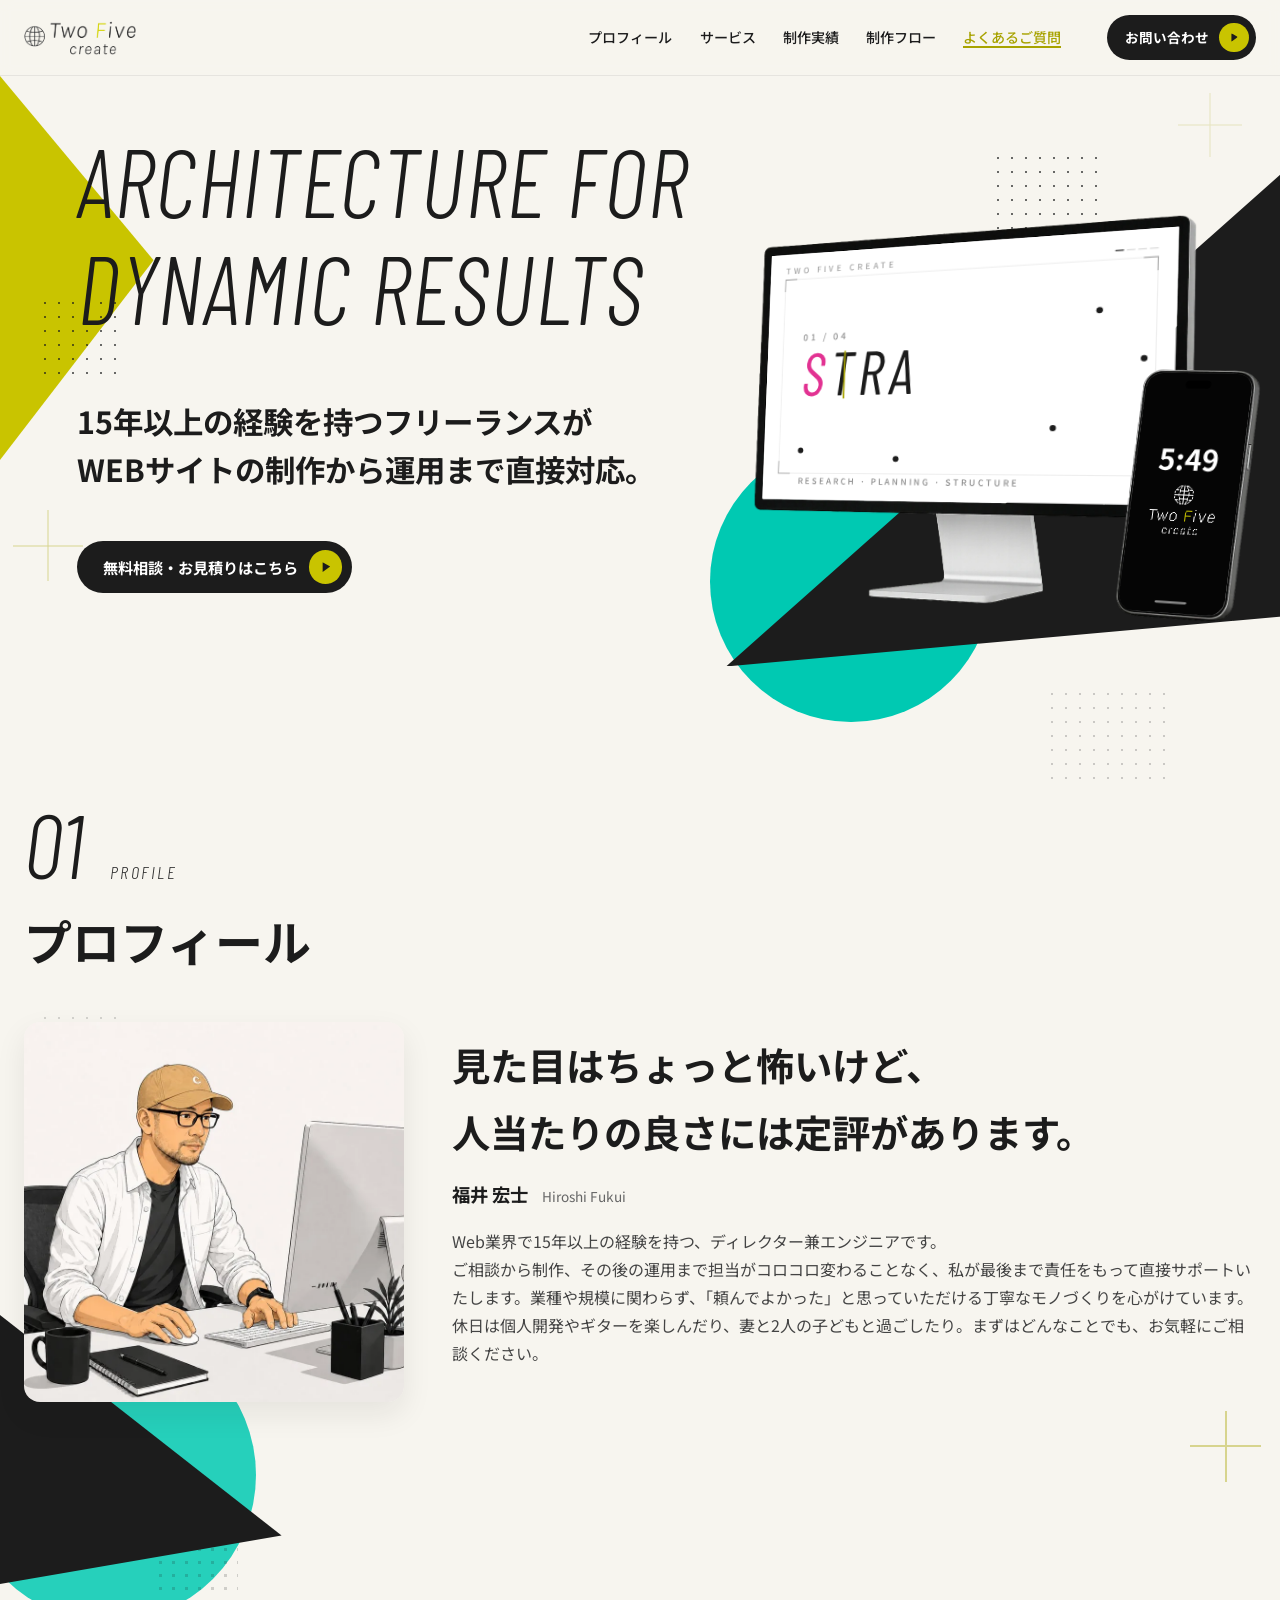
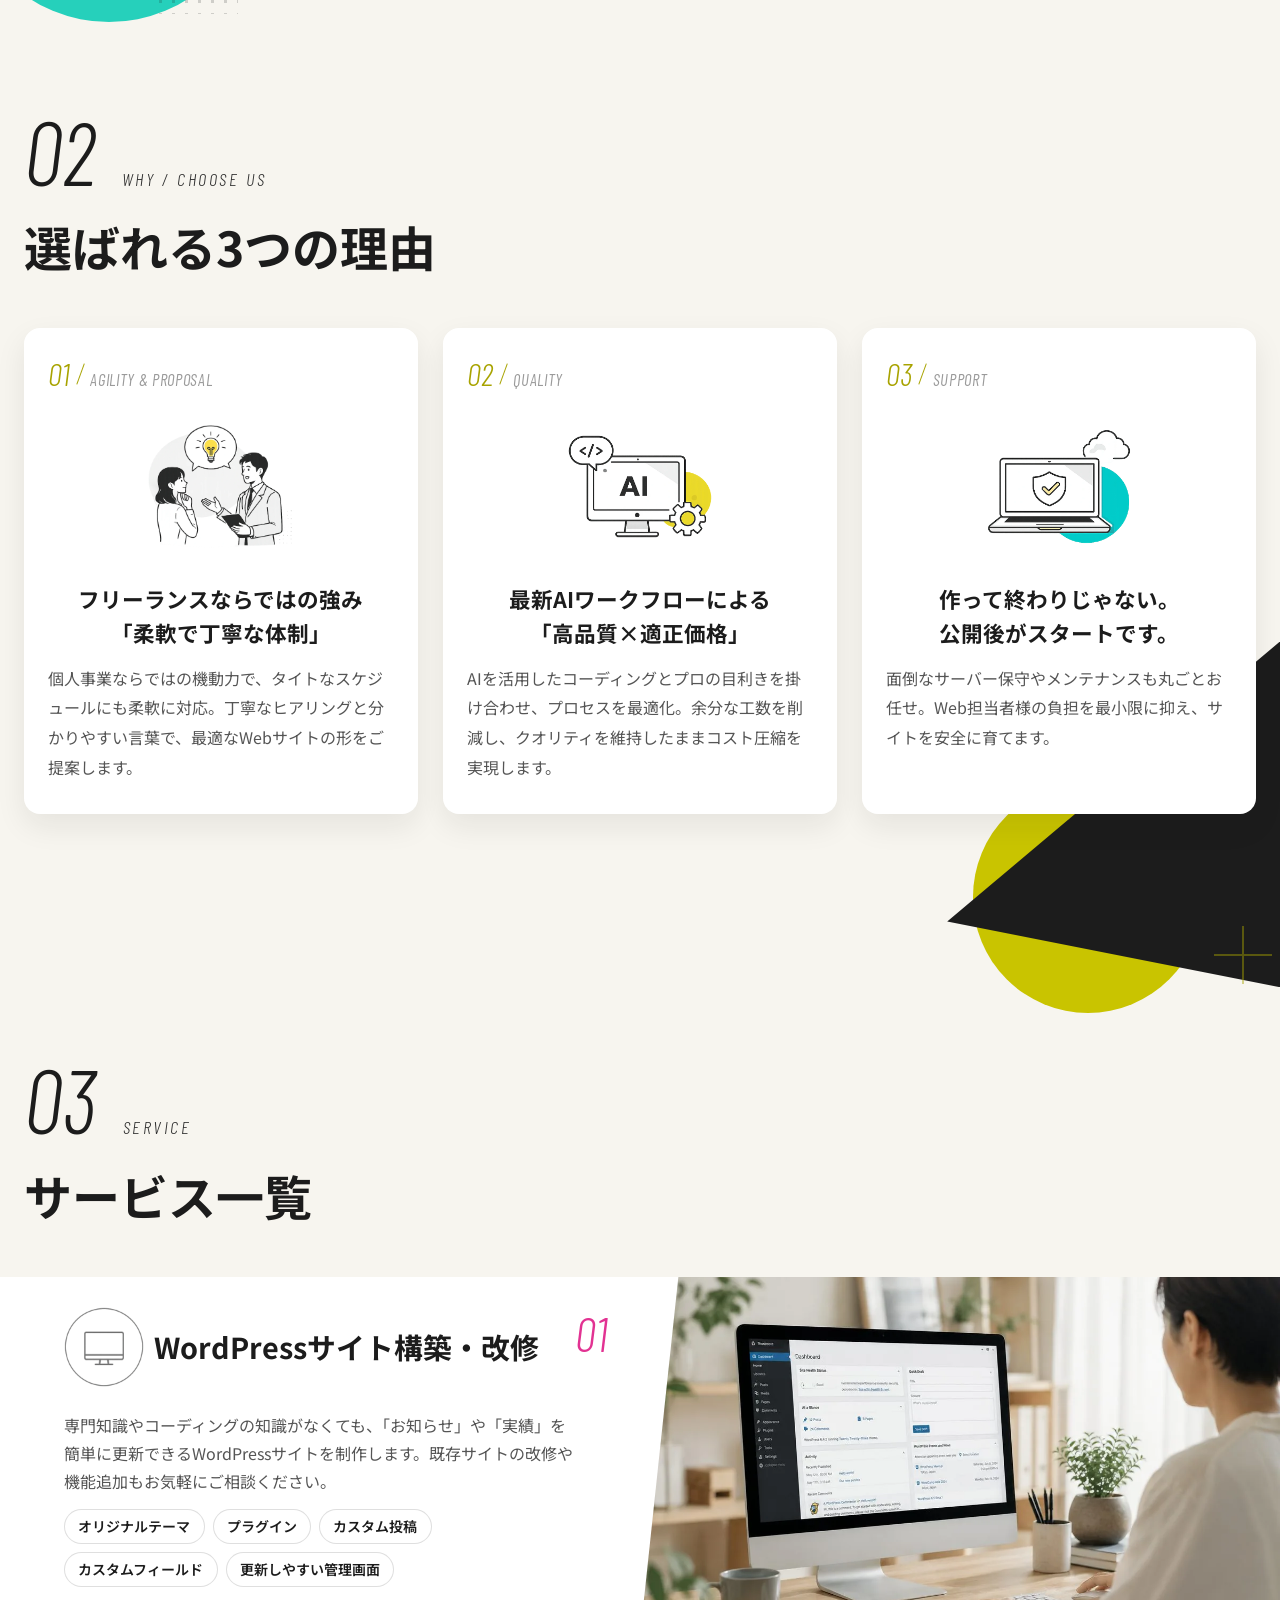
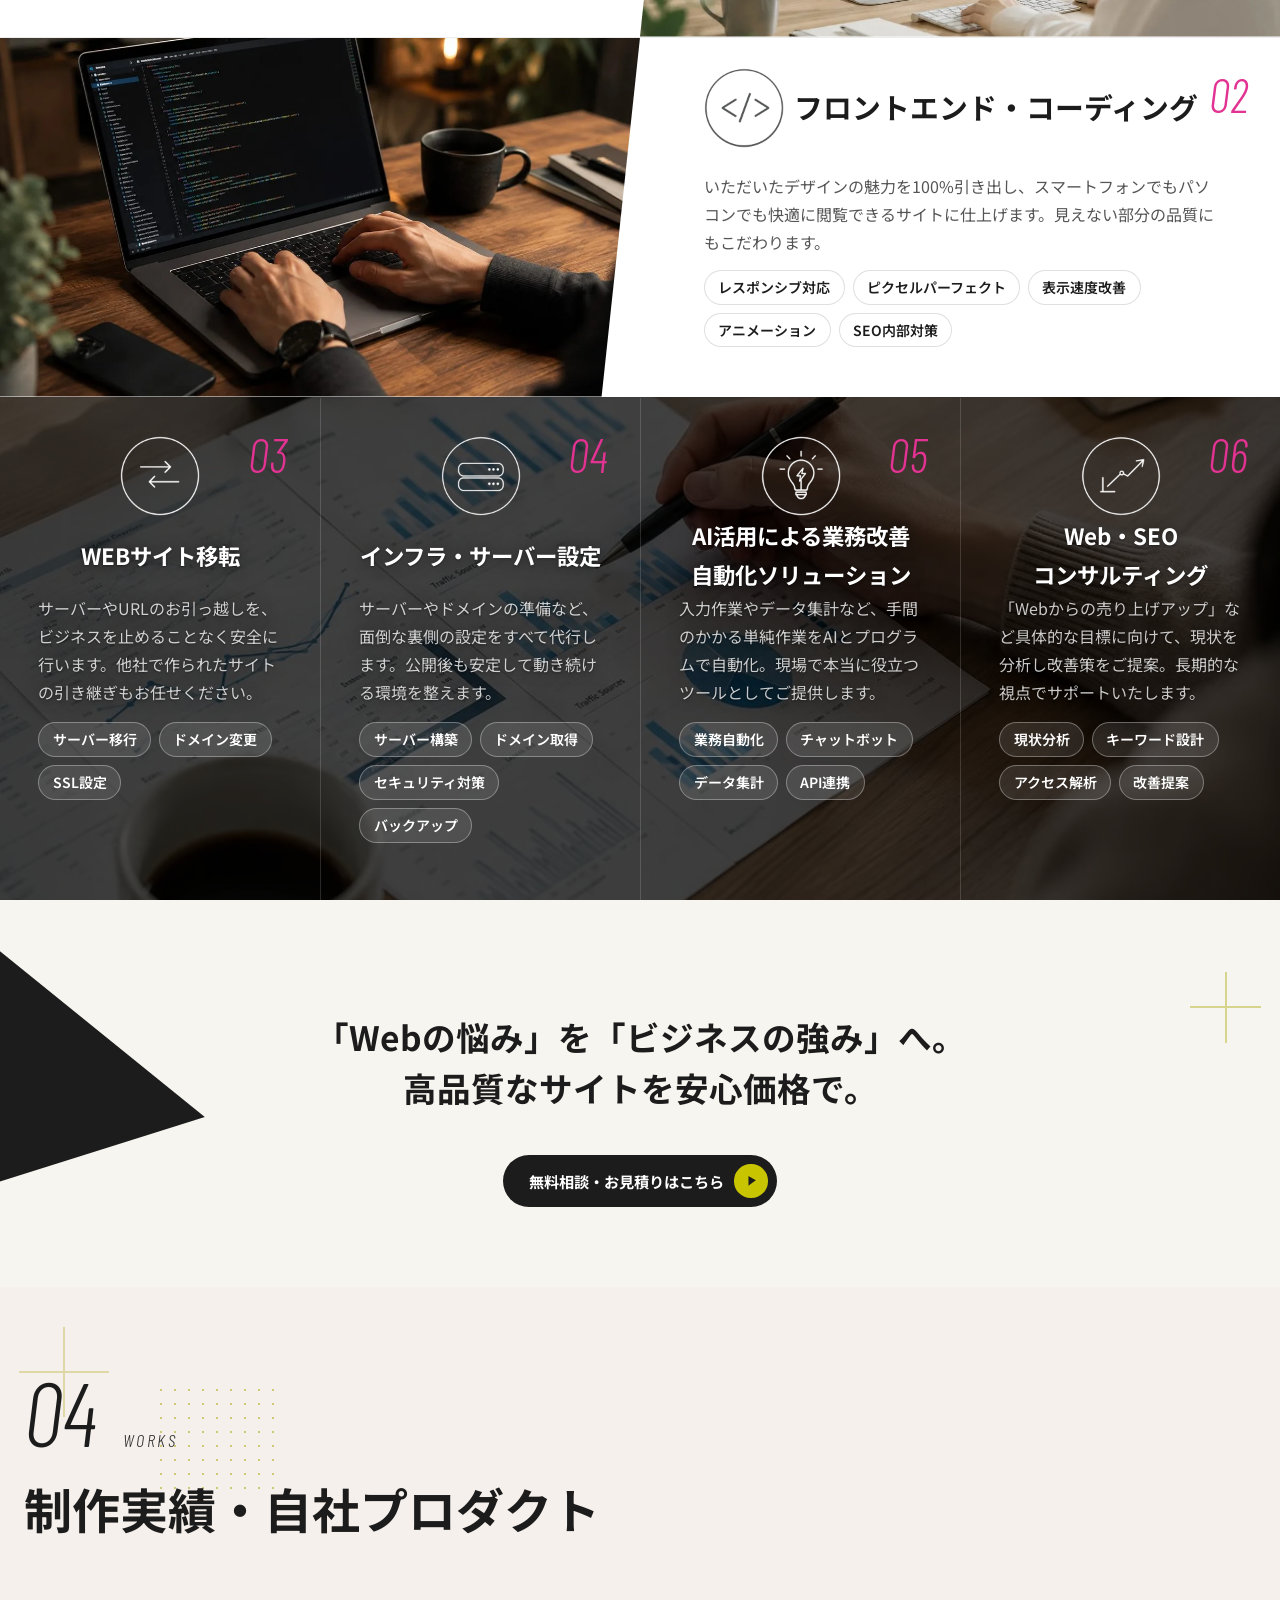
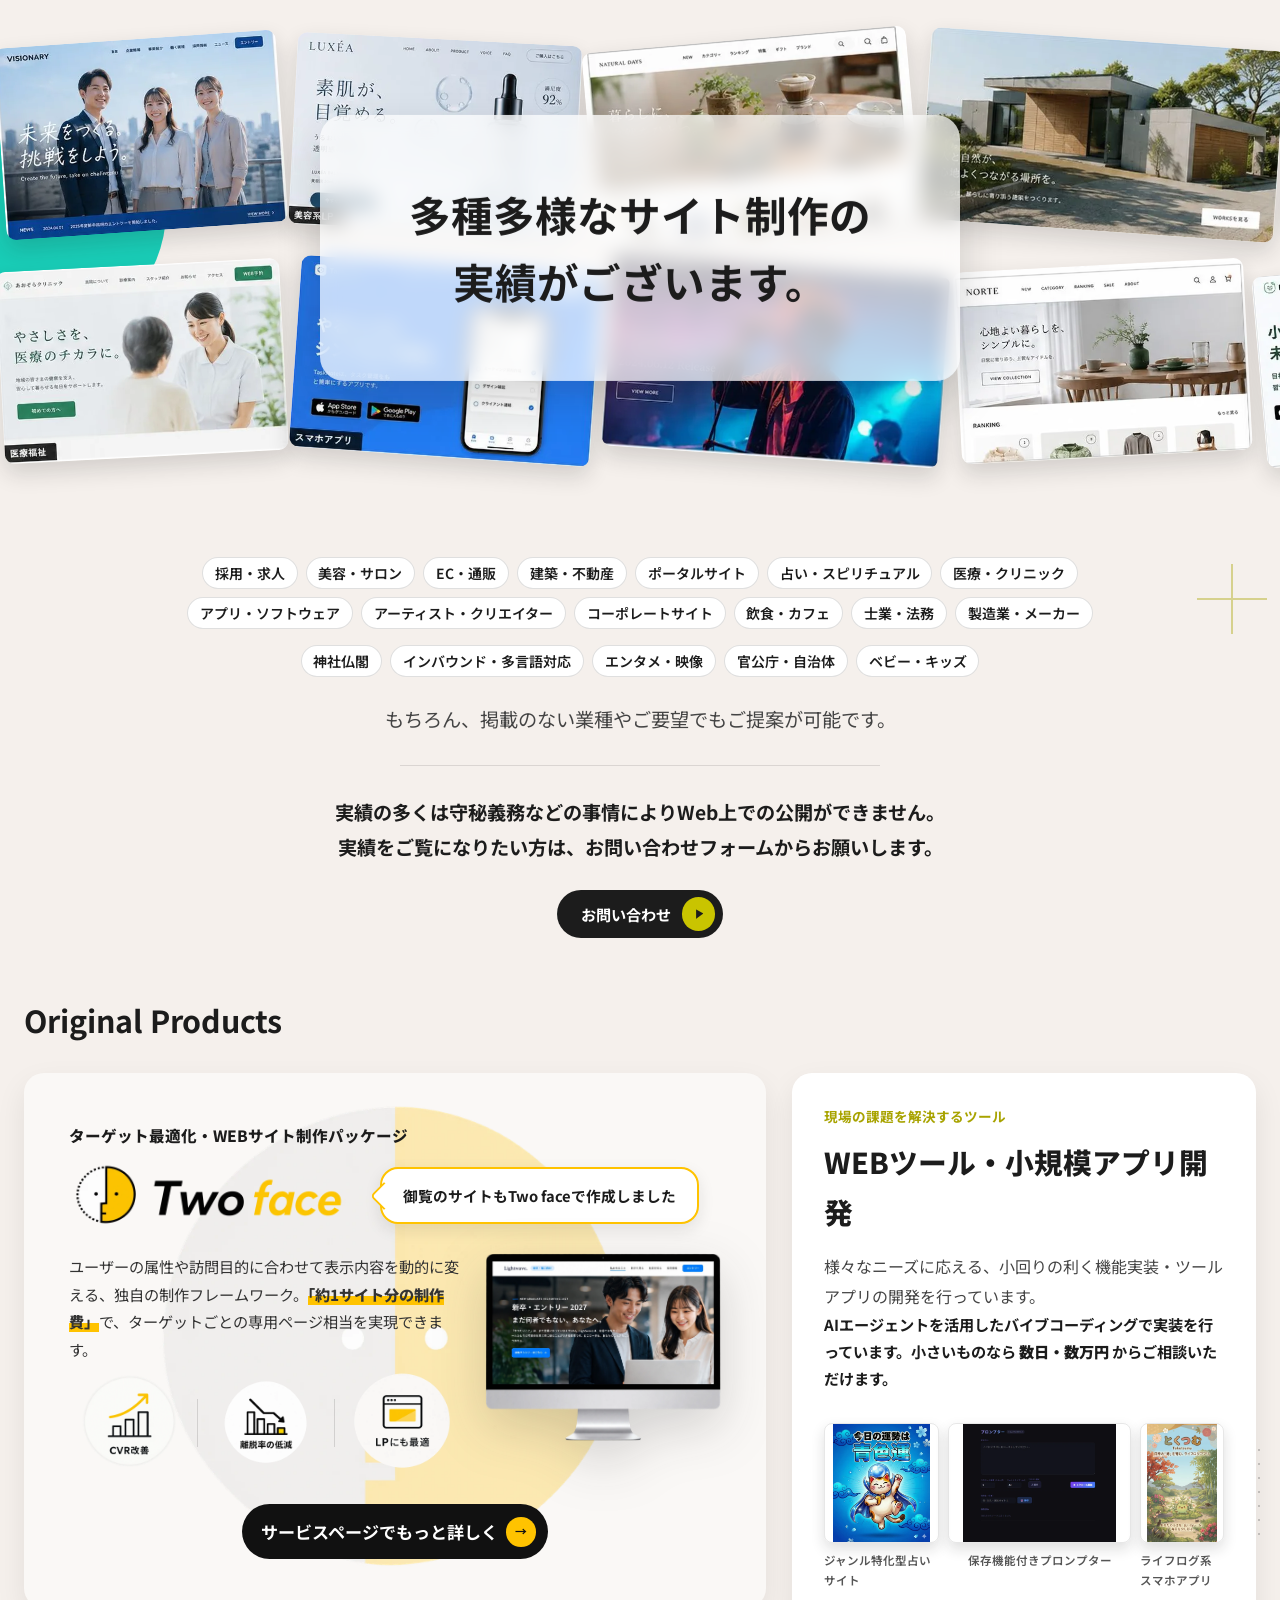
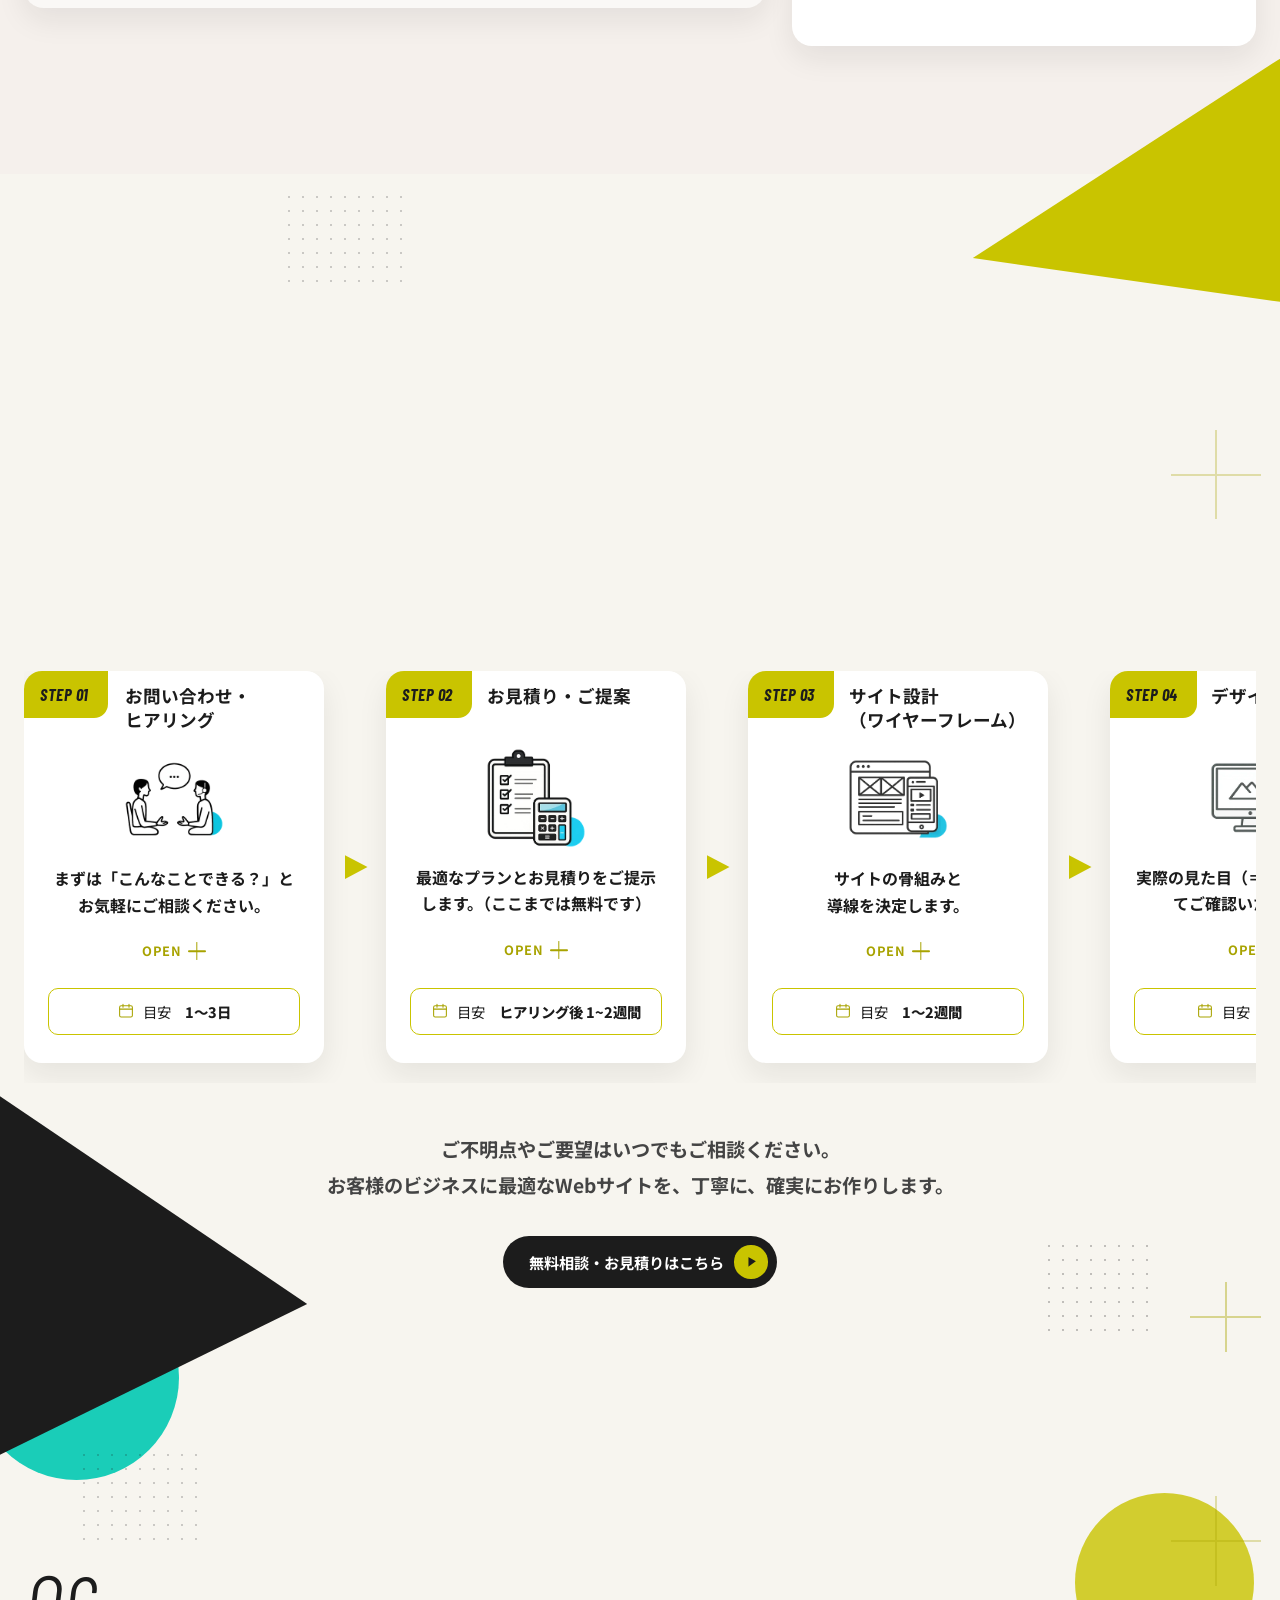
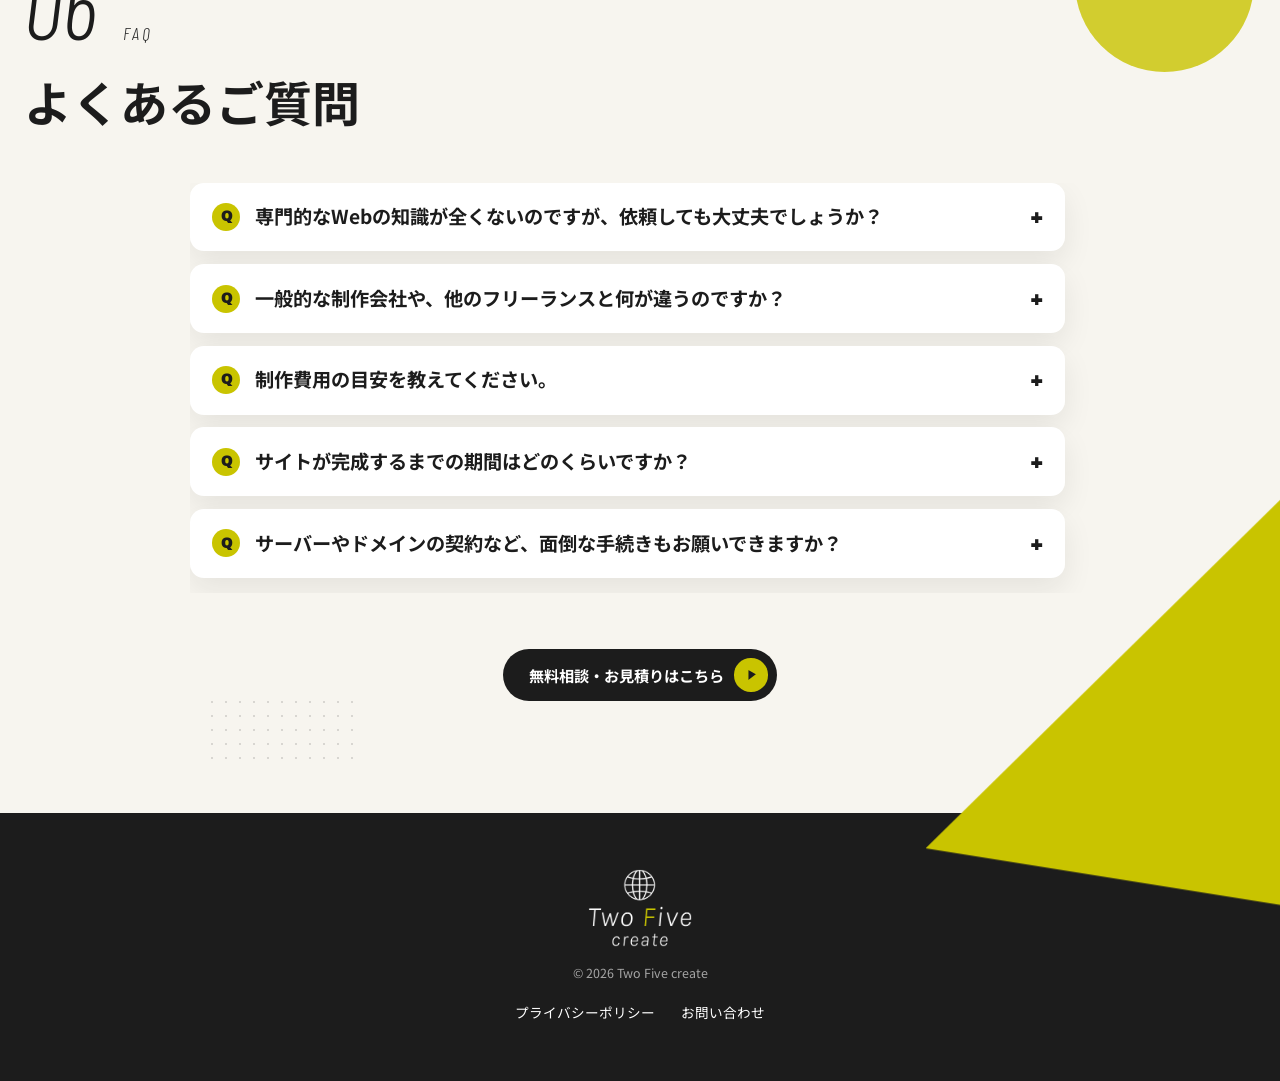
==== commit 814c0d39: "Googleアナリティクス(GA4)タグを追加 - index.html / privacy.html 両方の<head>先頭にgtag.jsを設置" ====
--- a/index.html
+++ b/index.html
@@ -2,6 +2,17 @@
 <html lang="ja">
 <head>
 <meta charset="UTF-8">
+
+<!-- Google tag (gtag.js) -->
+<script async src="https://www.googletagmanager.com/gtag/js?id=G-53X1VG4TBJ"></script>
+<script>
+  window.dataLayer = window.dataLayer || [];
+  function gtag(){dataLayer.push(arguments);}
+  gtag('js', new Date());
+
+  gtag('config', 'G-53X1VG4TBJ');
+</script>
+
 <meta name="viewport" content="width=device-width, initial-scale=1.0">
 <title>Two Five create | Web制作・WordPress構築・AI業務改善</title>
 <meta name="description" content="Two Five createは、Web制作会社より柔軟に、フリーランスより堅実に。業界歴15年以上の経験で、WordPress構築・フロントエンド実装・サイト移転・インフラ整備・AI業務改善までワンストップで対応します。">
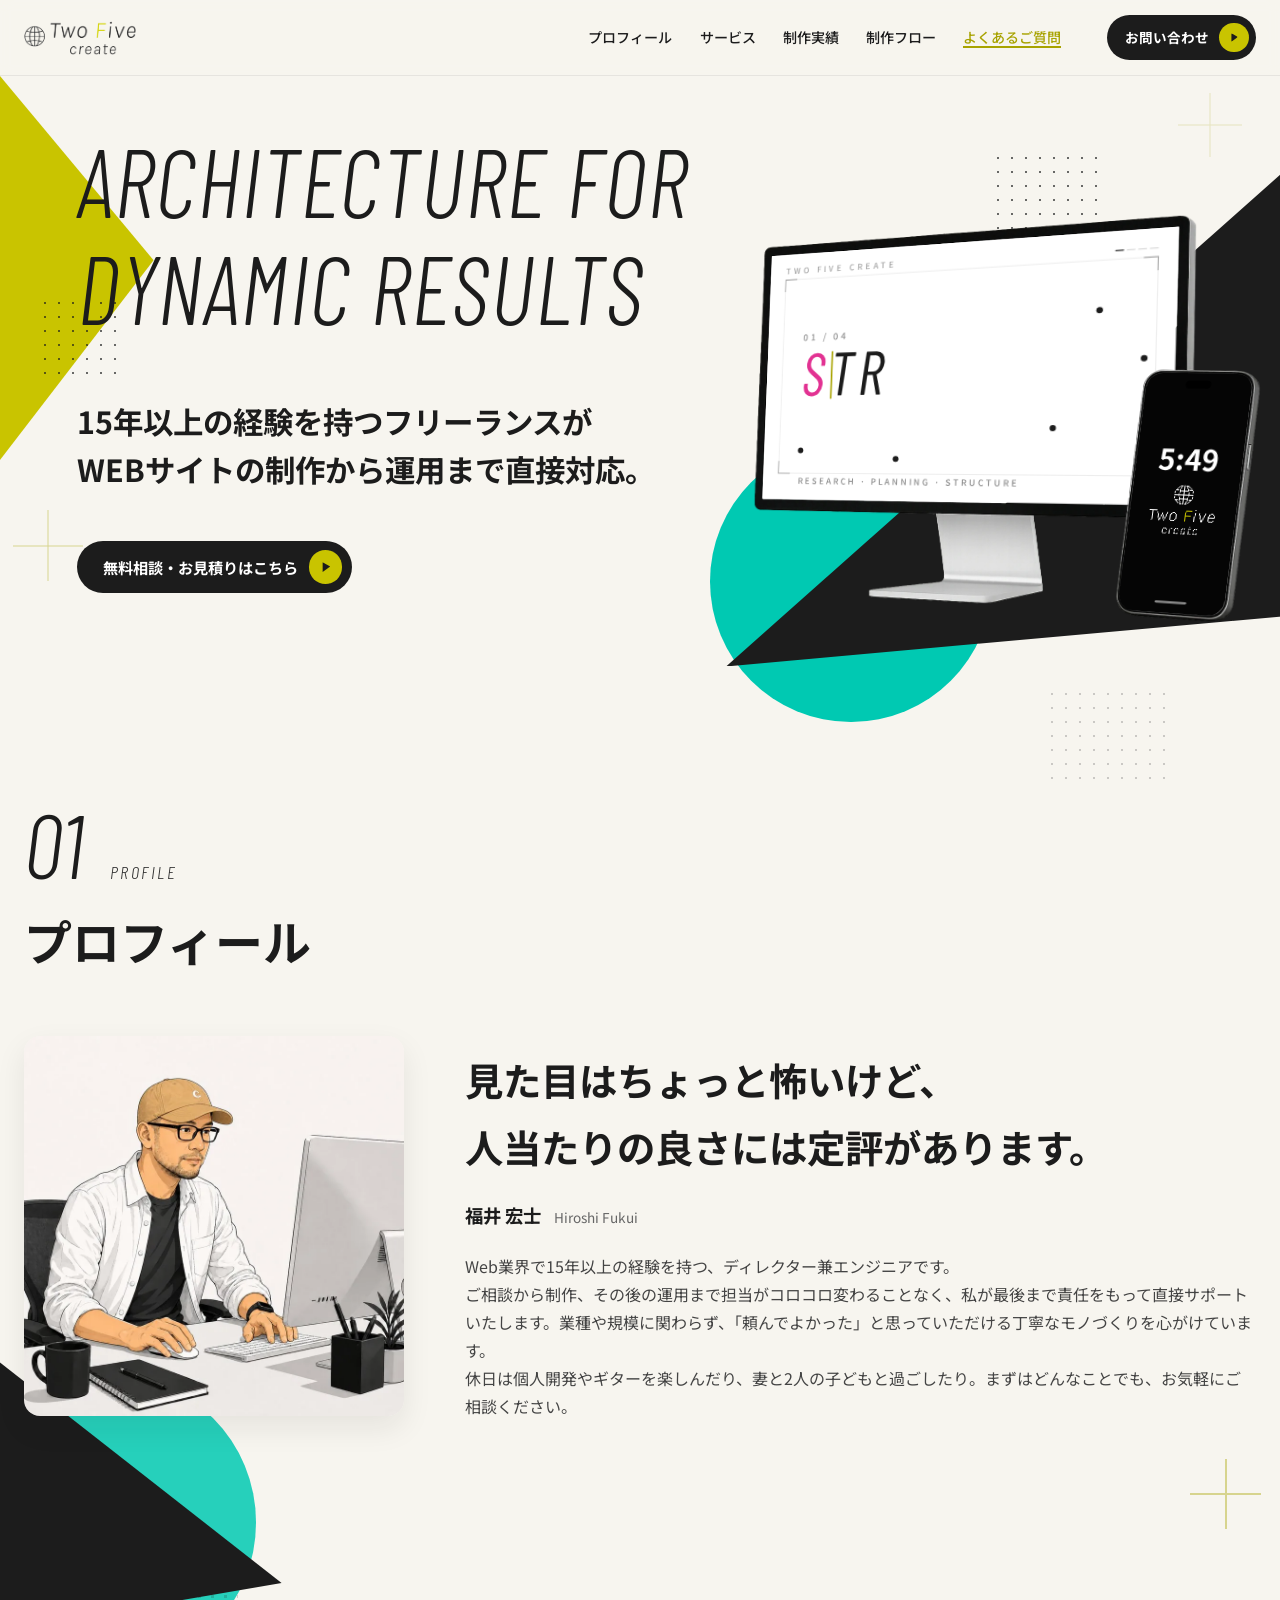
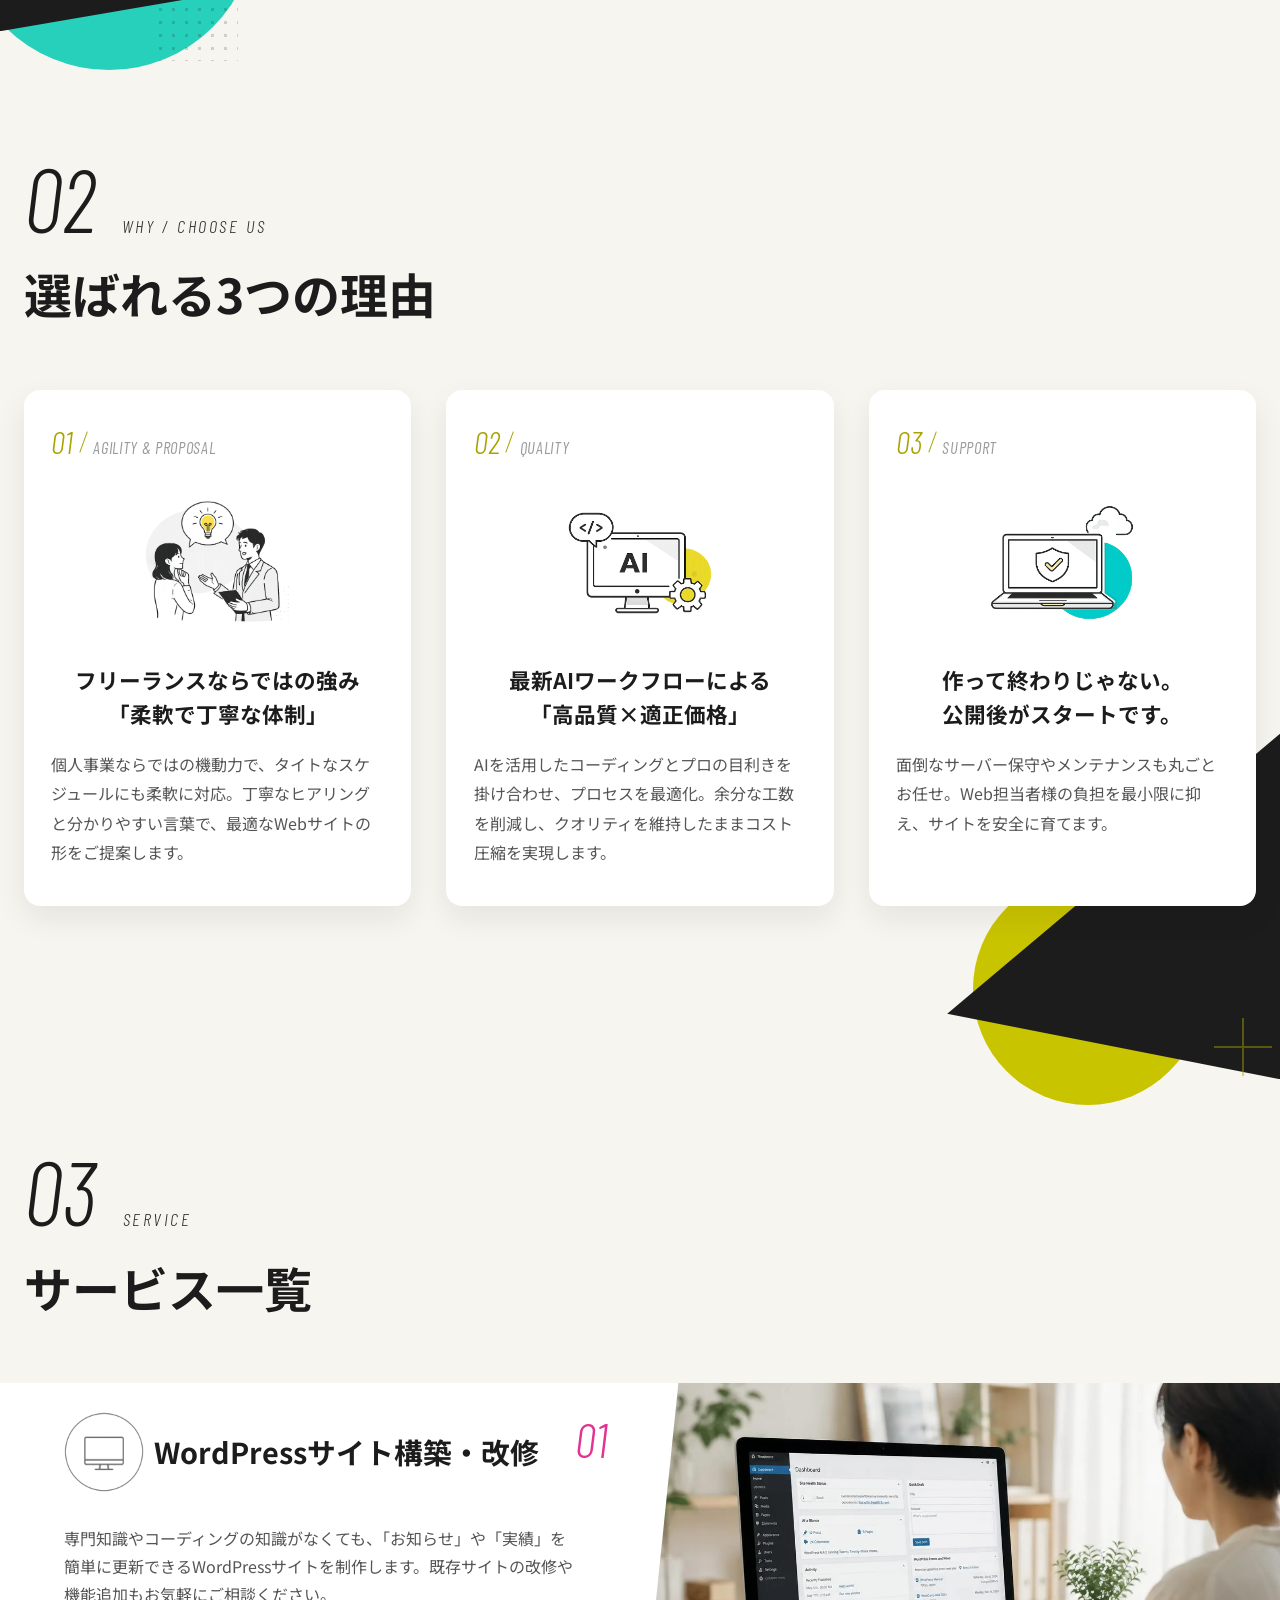
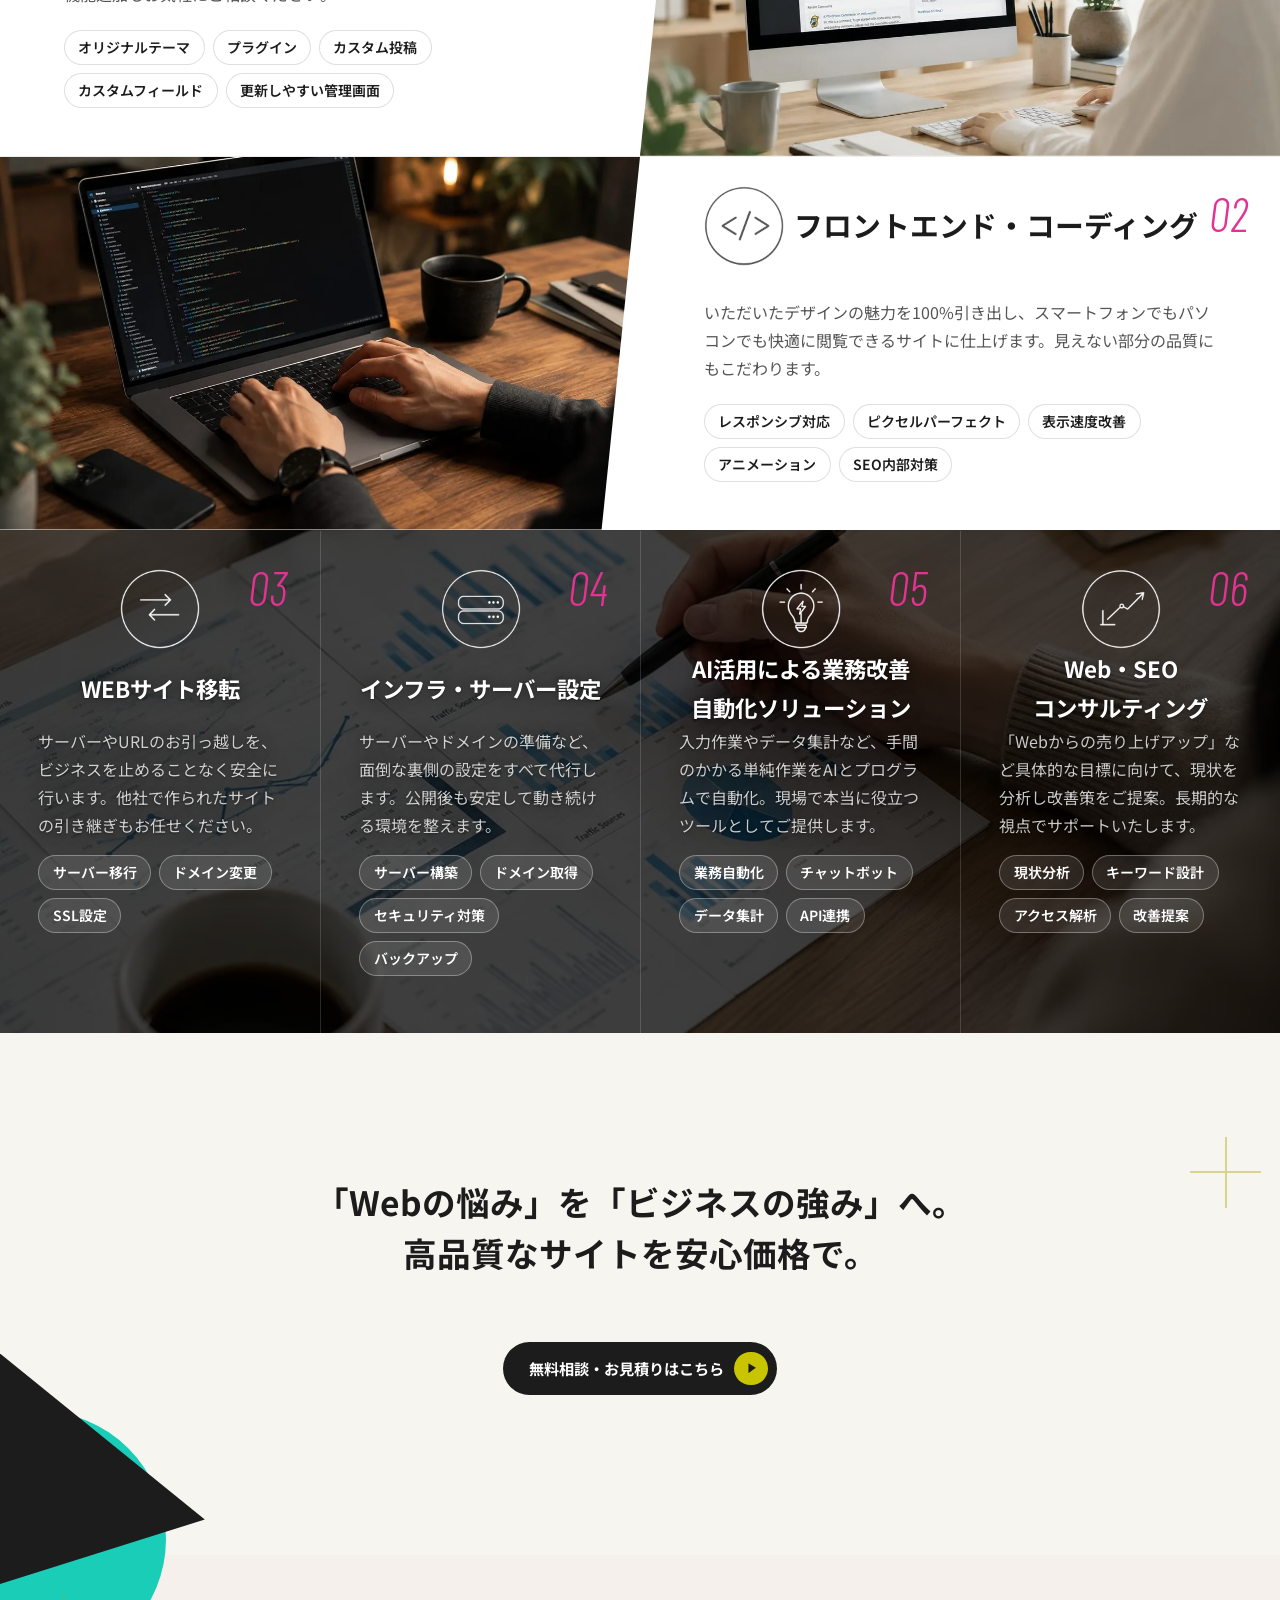
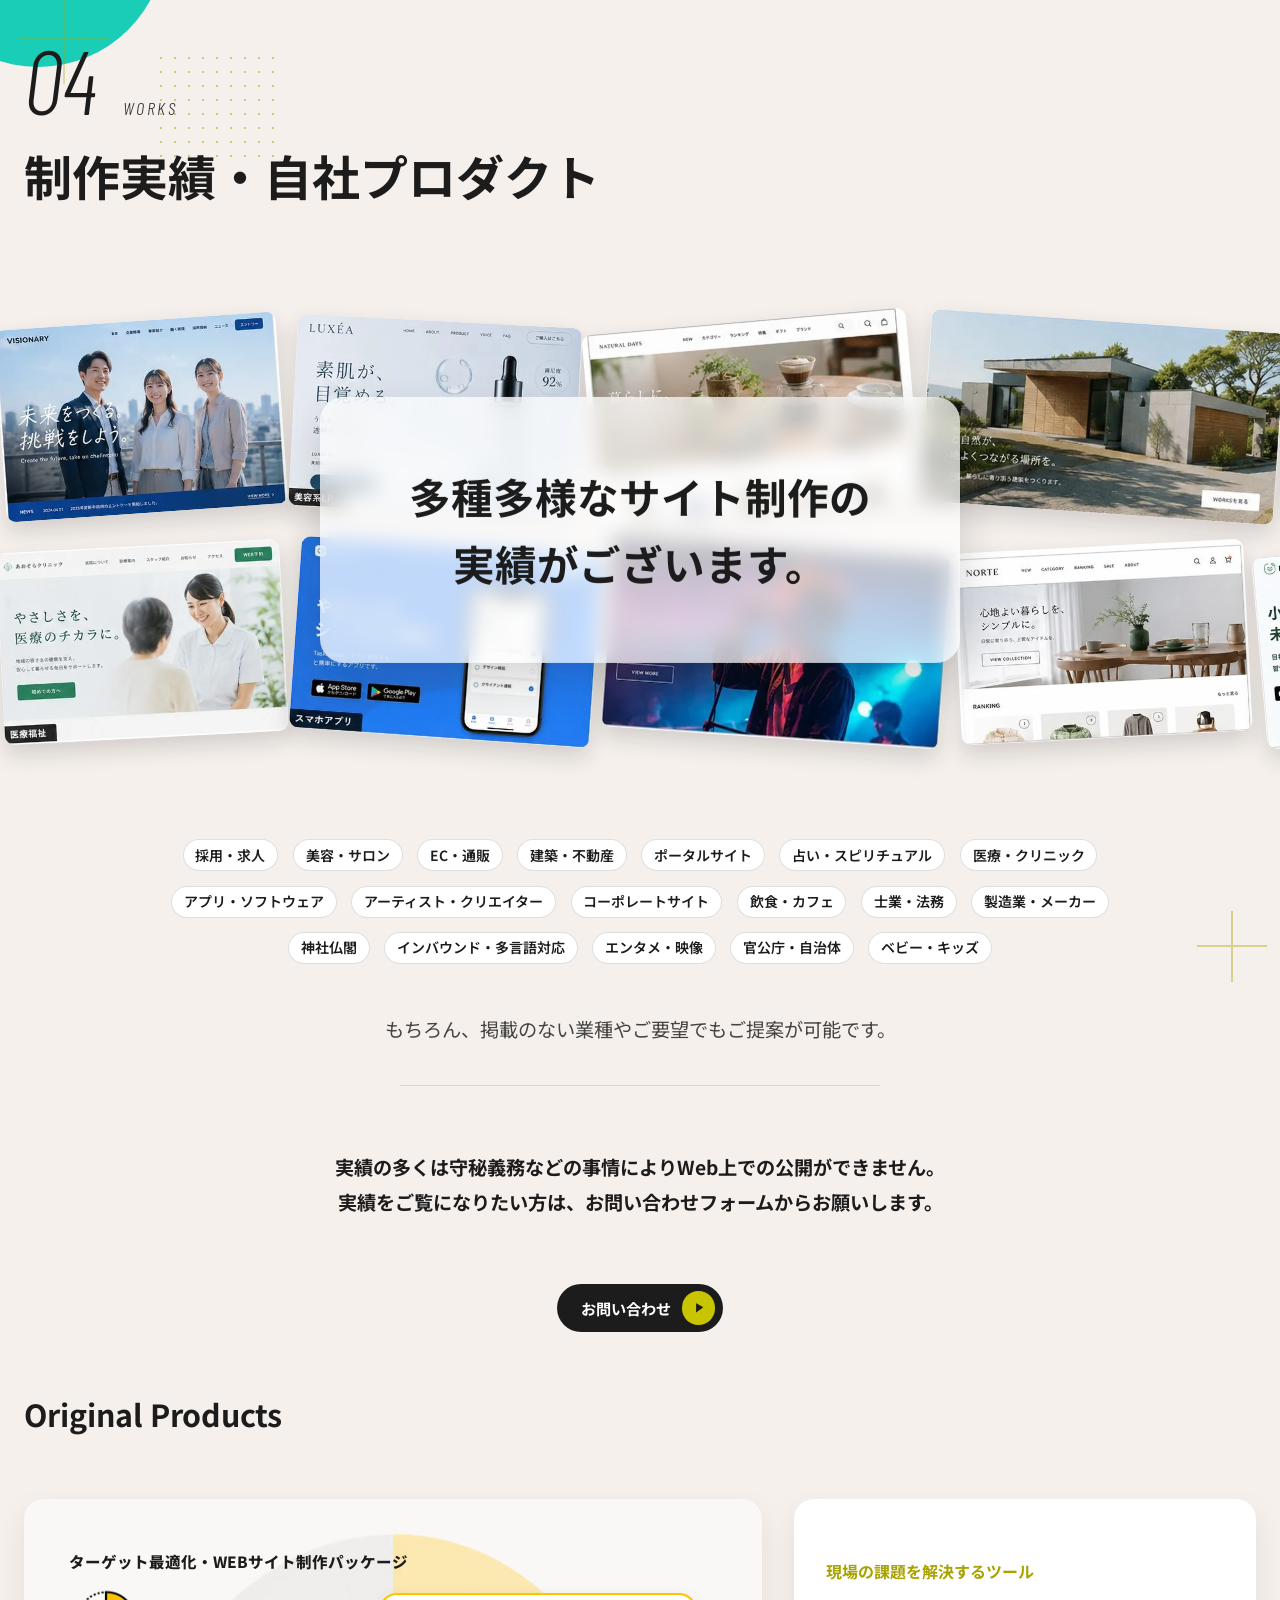
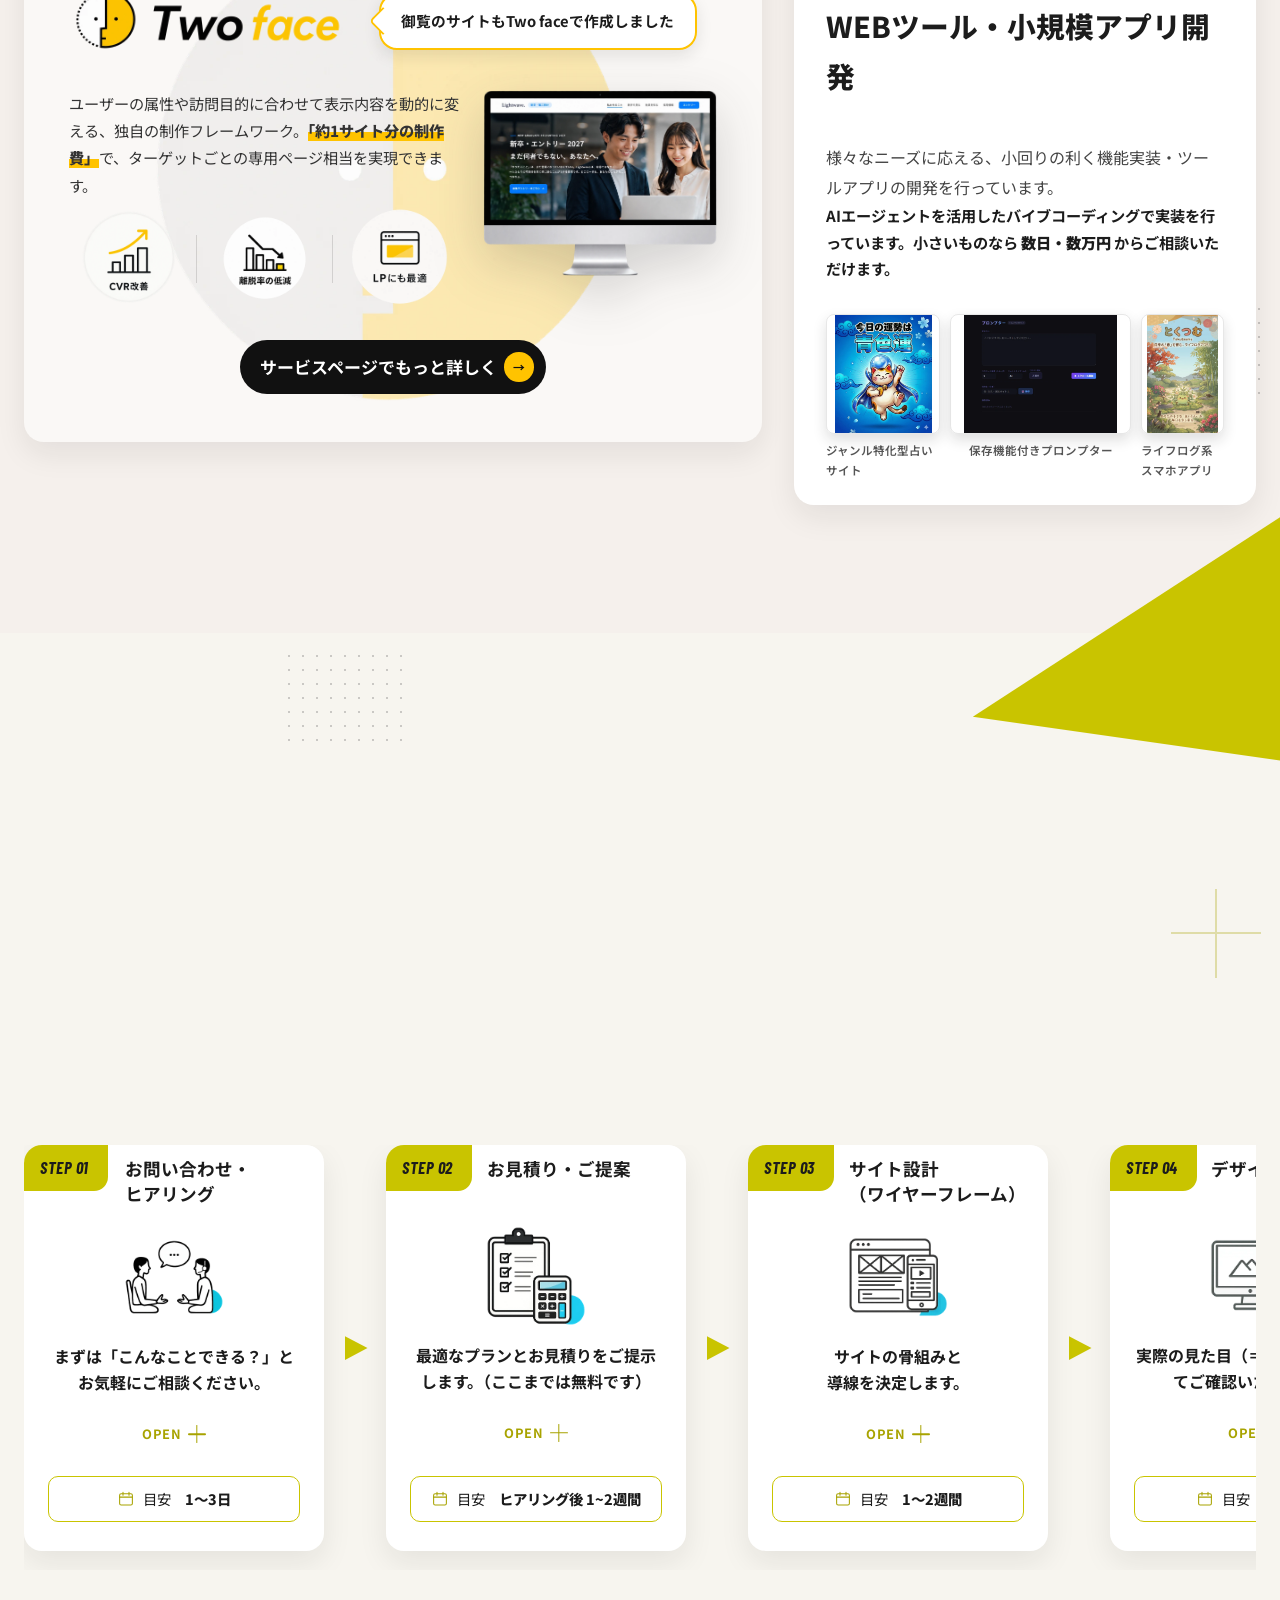
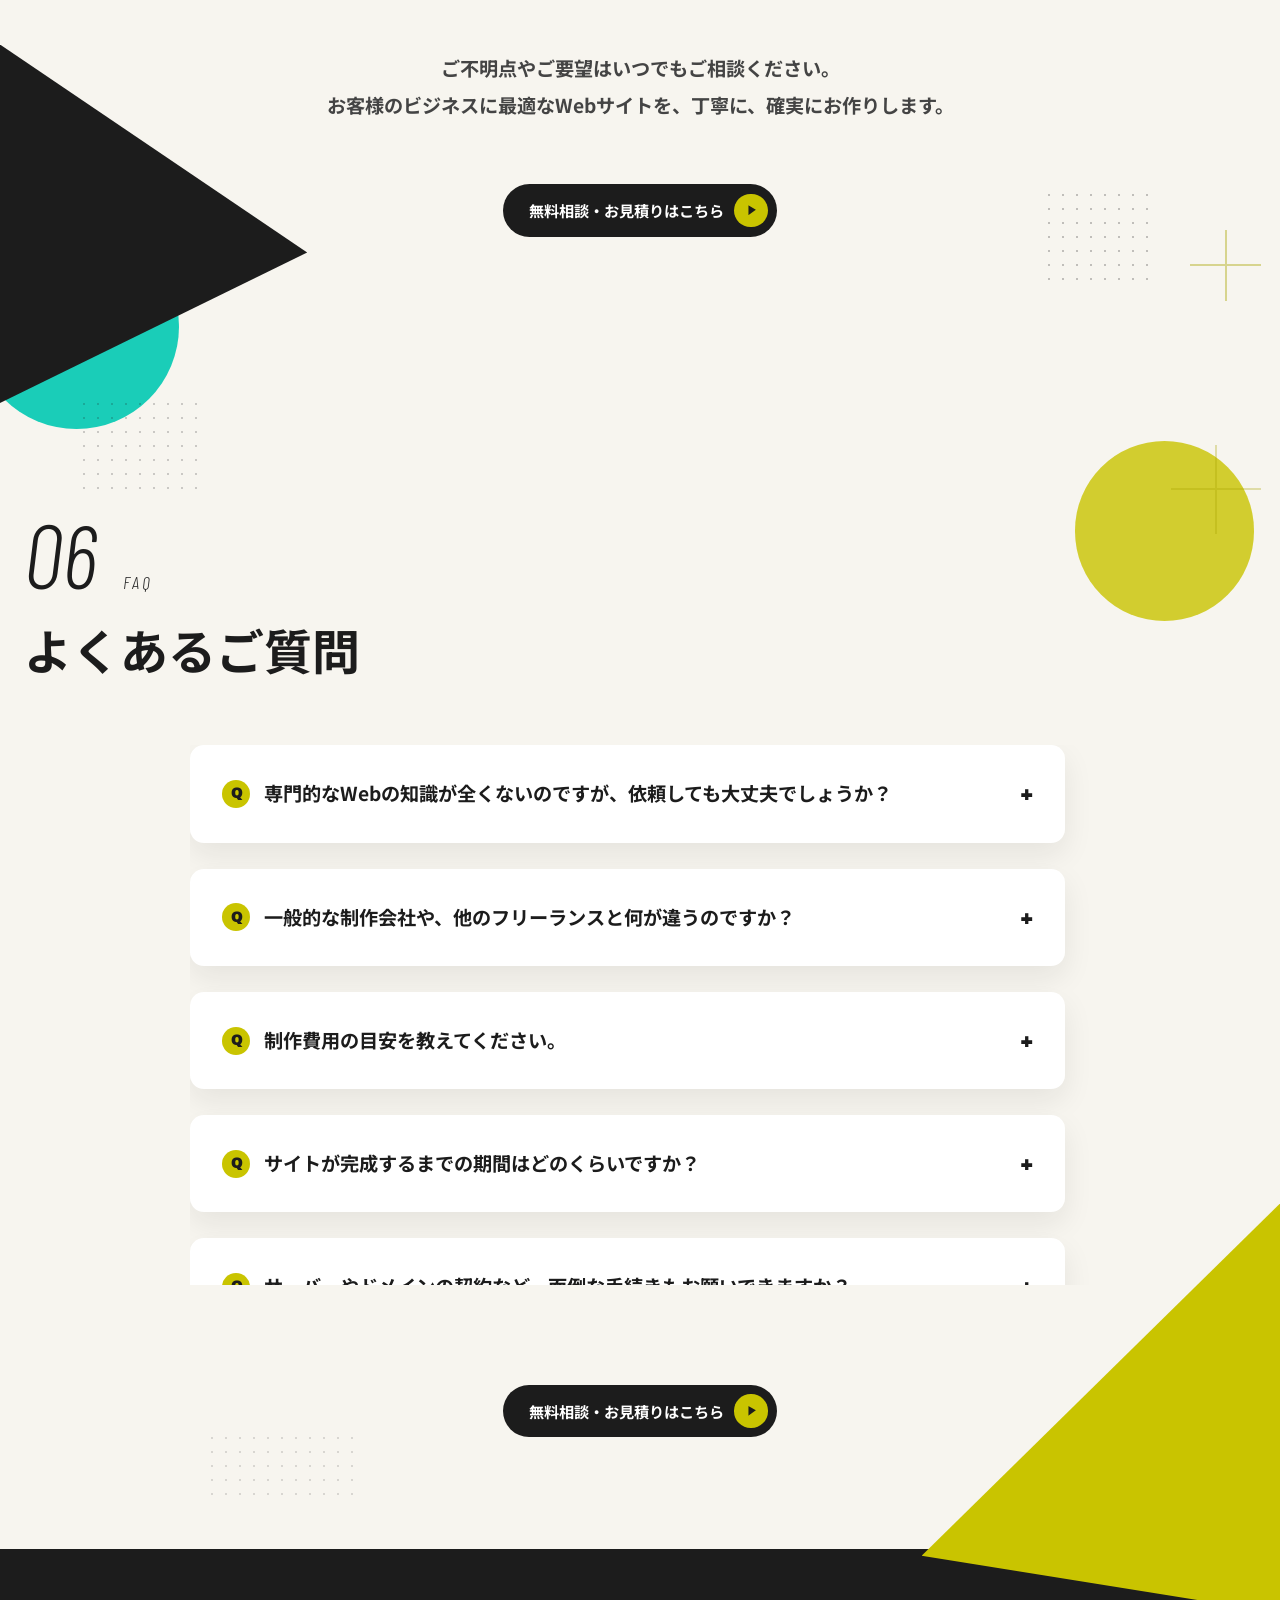
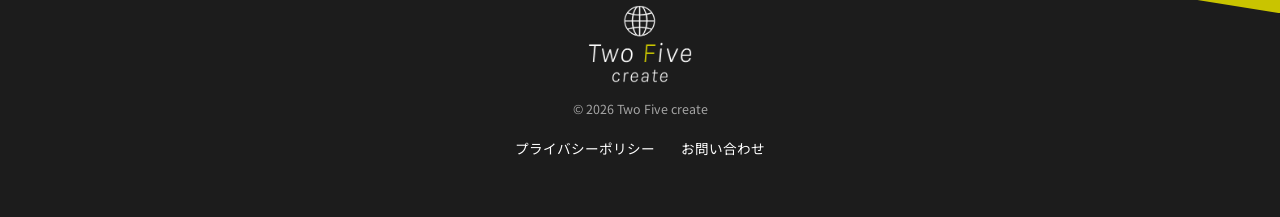
==== commit 875cf388: "セクション全体の余白調整と装飾三角の横スクロール挙動を修正 - ヒーロー以降の主要セクションで見出し・カード・段落の縦余白を拡大 - CTAボタン手前のテキストとの余白を拡大 - works__tag" ====
--- a/index.html
+++ b/index.html
@@ -123,7 +123,7 @@
 <main>
   <!-- 1. Hero（分岐：見出し・サブコピー） -->
   <section class="hero" id="hero">
-    <div class="hero__shape-yellow" aria-hidden="true" data-parallax-x="-0.05" data-parallax="0.35"></div>
+    <div class="hero__shape-yellow" aria-hidden="true" data-parallax="0.35"></div>
     <div class="hero__dots" aria-hidden="true" data-parallax="0.2"></div>
     <div class="hero__dots hero__dots--bottom" aria-hidden="true" data-parallax="0.18"></div>
     <span class="hero__cross hero__cross--top" aria-hidden="true" data-parallax="0.24"></span>
@@ -265,7 +265,7 @@
   <!-- 2. Profile（共通・全ペルソナ同一） -->
   <section class="profile" id="profile">
     <div class="deco deco--circle-blue profile__deco-circle-blue" aria-hidden="true" data-parallax="0.6"></div>
-    <div class="deco deco--tri-ink profile__deco-tri-ink" aria-hidden="true" data-parallax-x="-0.05" data-parallax="0.15"></div>
+    <div class="deco deco--tri-ink profile__deco-tri-ink" aria-hidden="true" data-parallax="0.15"></div>
     <div class="deco deco--dots profile__deco-dots-tr" aria-hidden="true" data-parallax="0.2"></div>
     <div class="deco deco--dots profile__deco-dots-ml" aria-hidden="true" data-parallax="0.18"></div>
     <span class="deco deco--cross deco--cross--sm profile__deco-cross-l" aria-hidden="true" data-parallax="0.22"></span>
@@ -298,7 +298,7 @@
     <span class="why__cross why__cross--tl" aria-hidden="true" data-parallax="0.22"></span>
     <div class="why__dots why__dots--tl" aria-hidden="true" data-parallax="0.2"></div>
     
-    <div class="why__tri why__tri--bl" aria-hidden="true" data-parallax-x="0.05" data-parallax="0.35"></div>
+    <div class="why__tri why__tri--bl" aria-hidden="true" data-parallax="0.35"></div>
     <div class="why__triangle-accent" aria-hidden="true"></div>
     <div class="why__dots why__dots--br" aria-hidden="true" data-parallax="0.2"></div>
     <span class="why__cross why__cross--br" aria-hidden="true" data-parallax="0.22"></span>
@@ -450,9 +450,9 @@
 
   <!-- 6. Works & Projects（共通） -->
   <section class="works" id="works">
-    <div class="deco deco--tri-ink works__deco-tri-ink" aria-hidden="true" data-parallax-x="-0.05" data-parallax="0.15"></div>
+    <div class="deco deco--tri-ink works__deco-tri-ink" aria-hidden="true" data-parallax="0.15"></div>
     <div class="deco deco--circle-blue works__deco-circle-blue" aria-hidden="true" data-parallax="0.6"></div>
-    <div class="deco deco--tri-yellow works__deco-tri-yellow" aria-hidden="true" data-parallax-x="0.05" data-parallax="0.32"></div>
+    <div class="deco deco--tri-yellow works__deco-tri-yellow" aria-hidden="true" data-parallax="0.32"></div>
     <div class="deco deco--dots-yellow works__deco-dots-tr" aria-hidden="true" data-parallax="0.2"></div>
     <div class="deco deco--dots works__deco-dots-bl" aria-hidden="true" data-parallax="0.2"></div>
     <span class="deco deco--cross works__deco-cross-tr" aria-hidden="true" data-parallax="0.22"></span>
@@ -612,7 +612,7 @@
 
   <!-- 7. Flow（共通） -->
   <section class="flow" id="flow">
-    <div class="deco deco--tri-ink flow__deco-tri-ink" aria-hidden="true" data-parallax-x="-0.05" data-parallax="0.15"></div>
+    <div class="deco deco--tri-ink flow__deco-tri-ink" aria-hidden="true" data-parallax="0.15"></div>
     <div class="deco deco--circle-blue flow__deco-circle-blue" aria-hidden="true" data-parallax="0.6"></div>
     <div class="deco deco--circle-yellow flow__deco-circle-yellow" aria-hidden="true" data-parallax="0.65"></div>
     <div class="deco deco--dots flow__deco-dots-tl" aria-hidden="true" data-parallax="0.2"></div>
@@ -780,7 +780,7 @@
 
   <!-- 8. FAQ（ターゲット別に10問ずつ出し分け。中身はmain.jsのFAQSを参照） -->
   <section class="faq" id="faq">
-    <div class="deco deco--tri-yellow faq__deco-tri-yellow" aria-hidden="true" data-parallax-x="0.05" data-parallax="0.35"></div>
+    <div class="deco deco--tri-yellow faq__deco-tri-yellow" aria-hidden="true" data-parallax="0.35"></div>
     <div class="deco deco--dots faq__deco-dots-tl" aria-hidden="true" data-parallax="0.2"></div>
     <div class="deco deco--dots faq__deco-dots-bl" aria-hidden="true" data-parallax="0.18"></div>
     <span class="deco deco--cross faq__deco-cross-tr" aria-hidden="true" data-parallax="0.22"></span>
--- a/css/style.css
+++ b/css/style.css
@@ -133,7 +133,7 @@
 .section-label {
   display: flex;
   flex-direction: column;
-  margin-bottom: 2.5rem;
+  margin-bottom: 3.4rem;
 }
 .section-label__row {
   display: flex;
@@ -903,13 +903,13 @@
   z-index: 1;
   display: grid;
   grid-template-columns: repeat(3, 1fr);
-  gap: 1.6rem;
+  gap: 2.2rem;
 }
 .why__card {
   min-width: 0;
   background: var(--white);
   border-radius: 16px;
-  padding: 1.8rem 1.5rem 2rem;
+  padding: 2.2rem 1.7rem 2.4rem;
   box-shadow: var(--shadow-card);
   position: relative;
   /* 3枚横並びなので、カードの中身は縦積み（番号+タグ → イラスト → 見出し → 本文） */
@@ -918,7 +918,7 @@
   align-items: stretch;
 }
 .why__card-main { min-width: 0; }
-.why__card-head { display: flex; align-items: baseline; gap: 0.6rem; margin-bottom: 0.7rem; }
+.why__card-head { display: flex; align-items: baseline; gap: 0.6rem; margin-bottom: 1rem; }
 .why__num-big {
   font-family: var(--font-tagline);
   font-style: italic;
@@ -940,7 +940,7 @@
   letter-spacing: 0.04em;
   color: #9a9a9a;
 }
-.why__title { font-weight: 700; font-size: 1.35rem; margin-bottom: 0.9rem; text-align: center; line-height: 1.55; }
+.why__title { font-weight: 700; font-size: 1.35rem; margin-bottom: 1.2rem; text-align: center; line-height: 1.55; }
 .why__desc { font-size: 1rem; color: #555; line-height: 1.85; }
 .why__illust {
   position: relative;
@@ -950,7 +950,7 @@
   display: flex;
   align-items: center;
   justify-content: center;
-  margin: 0.4rem auto 1.3rem;
+  margin: 0.6rem auto 1.6rem;
 }
 .why__illust img {
   width: 100%;
@@ -961,7 +961,7 @@
 /* ==========================================================================
    Services
    ========================================================================== */
-.services { position: relative; padding: 5rem 0 2rem; max-width: 1280px; margin: 0 auto; }
+.services { position: relative; padding: 5rem 0 4rem; max-width: 1280px; margin: 0 auto; }
 .services > .section-label { padding: 0 1.5rem; }
 
 .service-rows {
@@ -1061,7 +1061,7 @@
 .service-row > .service-row__text {
   display: flex;
   flex-direction: column;
-  row-gap: 1.5rem;
+  row-gap: 2rem;
 }
 .service__head { display: flex; align-items: center; column-gap: 0.6rem; }
 .service__head .service__icon { margin-bottom: 0; }
@@ -1095,10 +1095,10 @@
   align-items: center;
   justify-content: center;
   width: 80px; height: 80px;
-  margin-bottom: 1rem;
+  margin-bottom: 1.3rem;
 }
 .service__icon img { width: 100%; height: 100%; object-fit: contain; }
-.service__title { font-weight: 700; font-size: 1.8rem; margin-bottom: 1rem; }
+.service__title { font-weight: 700; font-size: 1.8rem; margin-bottom: 1.3rem; }
 .service__desc { font-size: 1rem; color: #555; }
 /* サービスの守備範囲をひと目で示すキーワード。実績セクションのタグピルと同じ語彙で揃える。
    文字サイズは0.875rem（14px）＝coding-notes標準仕様10で許容される下限 */
@@ -1106,7 +1106,7 @@
   display: flex;
   flex-wrap: wrap;
   gap: 0.5rem;
-  margin-top: 1.1rem;
+  margin-top: 1.4rem;
 }
 /* desc→tags間はrow-gap(1.5rem)がすでに効いているので、そのぶんだけ詰める。
    ただし.service-row--quadはdisplay:blockでrow-gapが効いておらず、
@@ -1141,7 +1141,7 @@
 .target__inner {
   max-width: 820px;
   margin: 0 auto;
-  padding: 5rem 1.5rem;
+  padding: 5rem 1.5rem 10rem;
   text-align: center;
 }
 .target__cta {
@@ -1149,7 +1149,7 @@
   flex-direction: column;
   align-items: center;
   /* 本文を廃したので、見出しとの間隔はここで確保する */
-  margin-top: 2.6rem;
+  margin-top: 4rem;
 }
 
 /* ==========================================================================
@@ -1283,7 +1283,7 @@
    タグ群だけ.works__col-textの外に出して独立に幅を持たせる */
 .works__tags-wrap {
   max-width: 760px;
-  margin: 0 auto 1.6rem;
+  margin: 0 auto 2.2rem;
 }
 @media (min-width: 981px) {
   /* 1040px幅にすると1024〜1920pxの主要な画面幅でおおむね3段に収まる（実測で確認済み） */
@@ -1291,14 +1291,17 @@
 }
 /* できるだけ多くのジャンルを並べたいので、標準仕様10の下限(0.875rem)まで詰めたピル */
 .works__tags {
+  --tags-gap: 0.9rem;
   display: flex;
   flex-wrap: wrap;
   justify-content: center;
-  gap: 0.5rem;
+  column-gap: var(--tags-gap);
   padding: 0;
   list-style: none;
 }
-/* 神社仏閣を次の行の先頭に固定するための強制改行用スペーサー（幅0の折り返し役） */
+/* 神社仏閣を次の行の先頭に固定するための強制改行用スペーサー（幅0の折り返し役）。
+   行間はgap（rowも含む）ではなく.works__tag側のmargin-bottomで付けているため、
+   高さ0のこの要素を挟んでも余白が二重にならない */
 .works__tags-break { flex-basis: 100%; height: 0; margin: 0; padding: 0; }
 .works__tag {
   display: inline-flex;
@@ -1311,12 +1314,13 @@
   font-weight: 600;
   line-height: 1.5;
   color: var(--ink);
+  margin-bottom: var(--tags-gap);
 }
 .works__intro { color: #444; font-size: 1.2rem; }
 /* 「15年以上」のような数字＋単位が行をまたいで分断されるのを防ぐ */
 .nowrap { white-space: nowrap; }
-.works__divider { border: none; border-top: 1px solid rgba(28, 28, 28, 0.12); margin: 1.8rem auto; max-width: 480px; }
-.works__closing { font-weight: 700; font-size: 1.2rem; line-height: 1.8; color: var(--ink); margin-bottom: 1.6rem; }
+.works__divider { border: none; border-top: 1px solid rgba(28, 28, 28, 0.12); margin: 2.4rem auto 4rem; max-width: 480px; }
+.works__closing { font-weight: 700; font-size: 1.2rem; line-height: 1.8; color: var(--ink); margin-bottom: 4rem; }
 /* .btnと同じ「黒ピル＋右端の丸バッジ」デザイン・sweep hoverに統一 */
 .works__cta-btn {
   position: relative;
@@ -1352,7 +1356,7 @@
   margin: 0 auto;
   display: grid;
   grid-template-columns: 1.6fr 1fr;
-  gap: 1.6rem;
+  gap: 3.6rem 2rem;
 }
 /* セクション見出し（section-label__heading）ほどではないが、それに次ぐ大きさでOriginal Productsの塊を導入する */
 .works__projects-heading {
@@ -1362,8 +1366,8 @@
   color: var(--ink);
 }
 .work-project { min-width: 0; background: var(--white); border-radius: 20px; box-shadow: var(--shadow-card); }
-.work-project__label { display: block; color: var(--yellow-deep); font-weight: 700; font-size: 0.85rem; margin-bottom: 0.5rem; }
-.work-project__title { font-size: 1.8rem; font-weight: 800; margin-bottom: 0.9rem; }
+.work-project__label { display: block; color: var(--yellow-deep); font-weight: 700;  margin-bottom: 1rem; }
+.work-project__title { font-size: 1.8rem; font-weight: 800; margin-bottom: 2.6rem; }
 .work-project__desc { font-size: 1rem; color: #444; line-height: 1.85; }
 .work-project__desc + .work-project__desc { margin-top: 0.8rem; }
 
@@ -1418,7 +1422,7 @@
   position: relative;
   z-index: 2;
   padding: 6.5cqw 6.1cqw 0;
-  margin-bottom: 1.5cqw;
+  margin-bottom: 3cqw;
 }
 .work-project--twoface .work-project__content {
   position: relative;
@@ -1543,7 +1547,7 @@
   flex-shrink: 0;
 }
 
-.work-project--prompter { padding: 2rem; display: flex; flex-direction: column; }
+.work-project--prompter { padding: 3.6rem 2rem 0; display: flex; flex-direction: column; }
 /* desc→showcase-copyを余白なしで一続きの文章のように詰める。画像との間隔だけ下に残す。
    price文はshowcase-copyに合体済みなので、.work-project__priceは使用していない */
 .work-project__showcase { margin: 0 0 1.5rem; }
@@ -1659,7 +1663,7 @@
   align-items: start;
   min-height: 3rem;
   padding-left: 4.8rem;
-  margin-bottom: 1rem;
+  margin-bottom: 1.3rem;
 }
 .flow__step-num {
   position: absolute;
@@ -1679,10 +1683,10 @@
 .flow__step-label { font-weight: 700; font-size: 1.1rem; line-height: 1.4; }
 .flow__step-illust { width: 100px; height: 100px; margin: 0 auto 1rem; }
 .flow__step-illust img { width: 100%; height: 100%; object-fit: contain; }
-.flow__step-headline { font-weight: 700; text-align: center; font-size: 1rem; line-height: 1.65; margin-bottom: 0.9rem; }
+.flow__step-headline { font-weight: 700; text-align: center; font-size: 1rem; line-height: 1.65; margin-bottom: 1.2rem; }
 /* 詳細テキストは既定で閉じておき、下向きのくの字（summary）をクリックでスライド表示する。
    高さのアニメーションは js/main.js の toggleDetails が担当（coding-notes 標準仕様11） */
-.flow__step-detail { margin-bottom: 1.1rem; }
+.flow__step-detail { margin-bottom: 1.4rem; }
 .flow__step-toggle {
   display: flex;
   align-items: center;
@@ -1745,7 +1749,7 @@
 .flow__support-head { display: flex; flex-direction: column; align-items: center; text-align: center; margin-bottom: 2rem; }
 .flow__support-heading { font-size: clamp(1.4rem, 3vw, 1.9rem); font-weight: 700; margin-top: 0.4rem; }
 .flow__support-num { font-family: var(--font-display); color: var(--yellow-deep); font-size: 1.3em; margin: 0 0.05em; }
-.flow__support-grid { display: grid; grid-template-columns: repeat(3, 1fr); gap: 2.2rem; }
+.flow__support-grid { display: grid; grid-template-columns: repeat(3, 1fr); gap: 2.8rem; }
 /* カードの白背景は使わず、ページの地の色にそのまま乗せる（白背景カードが他セクションに多いため） */
 .flow__support-item {
   min-width: 0;
@@ -1783,7 +1787,7 @@
   background: var(--yellow-deep);
 }
 /* 説明文の行数がカードごとに違うと下のイラストの開始位置がずれるので、3行分の高さを確保して揃える */
-.flow__support-desc { font-size: 0.9rem; color: #555; line-height: 1.75; margin-bottom: 1.3rem; min-height: calc(1.75em * 3); }
+.flow__support-desc { font-size: 0.9rem; color: #555; line-height: 1.75; margin-bottom: 1.6rem; min-height: calc(1.75em * 3); }
 /* 3枚とも同じ縦横比(3:2)に揃えた画像を使うので、object-fit:containでも見た目の大きさが揃う */
 .flow__support-illust { display: block; width: 100%; aspect-ratio: 3 / 2; }
 .flow__support-illust img { display: block; width: 100%; height: 100%; object-fit: contain; }
@@ -1792,12 +1796,12 @@
   position: relative;
   z-index: 1;
   /* flow__supportを非表示にしたため、元は5remだった上余白を詰めて空間を減らす */
-  margin: 4.2rem auto 0;
+  margin: 6.2rem auto 0;
   max-width: 720px;
   display: flex;
   flex-direction: column;
   align-items: center;
-  gap: 2rem;
+  gap: 3.8rem;
   text-align: center;
 }
 .flow__tip-text {font-weight:700; font-size: 1.2rem; line-height: 1.9; color: #444; }
@@ -1840,7 +1844,7 @@
   z-index: 1;
   display: grid;
   grid-template-columns: 380px 1fr;
-  gap: 3rem;
+  gap: 3.8rem;
   align-items: start;
 }
 .profile > .section-label { position: relative; z-index: 1; }
@@ -1850,12 +1854,12 @@
   border-radius: 16px;
   box-shadow: var(--shadow-card);
 }
-.profile__lead { font-weight: 700; font-size: 2.4rem; margin: 0.6rem 0 0.8rem; }
+.profile__lead { font-weight: 700; font-size: 2.4rem; margin: 0.6rem 0 1.2rem; }
 /* 1つ目の<br>（「見た目は」の直後）はスマホ専用の改行。PCでは非表示にして元の2行のまま維持する */
 .profile__lead br:first-of-type { display: none; }
-.profile__name { font-size: 1.15rem; font-weight: 700; margin-bottom: 1rem; }
+.profile__name { font-size: 1.15rem; font-weight: 700; margin-bottom: 1.3rem; }
 .profile__name span { font-weight: 400; font-size: 0.85rem; color: #666; margin-left: 0.6rem; }
-.profile__body { font-size: 1rem; color: #444; margin-bottom: 1.4rem; }
+.profile__body { font-size: 1rem; color: #444; margin-bottom: 1.8rem; }
 
 /* ==========================================================================
    FAQ
@@ -1864,7 +1868,7 @@
    はみ出しは body 側の overflow-x:hidden に任せて画面端まで届かせる */
 .faq { position: relative; max-width: 1280px; margin: 0 auto; padding: 9rem 1.5rem 7rem; }
 .faq__list { max-width: 900px; margin: 0 auto; }
-.faq__cta { position: relative; z-index: 1; display: flex; justify-content: center; margin-top: 3.5rem; }
+.faq__cta { position: relative; z-index: 1; display: flex; justify-content: center; margin-top: 6.2rem; }
 
 /* 背景装飾：右端の黄色いくさびのみ。斜辺がフッターへ向かい、ページの締めに視線を落とす。
    Flowの主役が左下のため、その真下（FAQ上部）は小さい点のみにして主役クラスタ同士がぶつからないようにする */
@@ -1887,8 +1891,8 @@
   z-index: 1;
   display: flex;
   flex-direction: column;
-  gap: 0.8rem;
-  max-height: 410px;
+  gap: 1.6rem;
+  max-height: 540px;
   overflow-y: auto;
   padding-right: 0.6rem;
   scrollbar-gutter: stable;
@@ -1900,7 +1904,7 @@
 .faq__item {
   background: var(--white);
   border-radius: 14px;
-  padding: 1.1rem 1.4rem;
+  padding: 2rem;
   box-shadow: var(--shadow-card);
 }
 .faq__item summary {
@@ -2057,7 +2061,7 @@
      増えて縦に伸びる原因になるだけなので無効化し、自然な折り返しに任せる */
   .works__tags-break { display: none; }
   /* 文字サイズは標準仕様10の下限(0.875rem)のため変更せず、余白を詰めて縦を縮める */
-  .works__tags { gap: 0.4rem; }
+  .works__tags { --tags-gap: 0.7rem; column-gap: var(--tags-gap); }
   .works__tag { padding: 0.24em 0.75em; }
   .why__grid { grid-template-columns: 1fr; }
   .why__card { max-width: 620px; margin: 0 auto; }
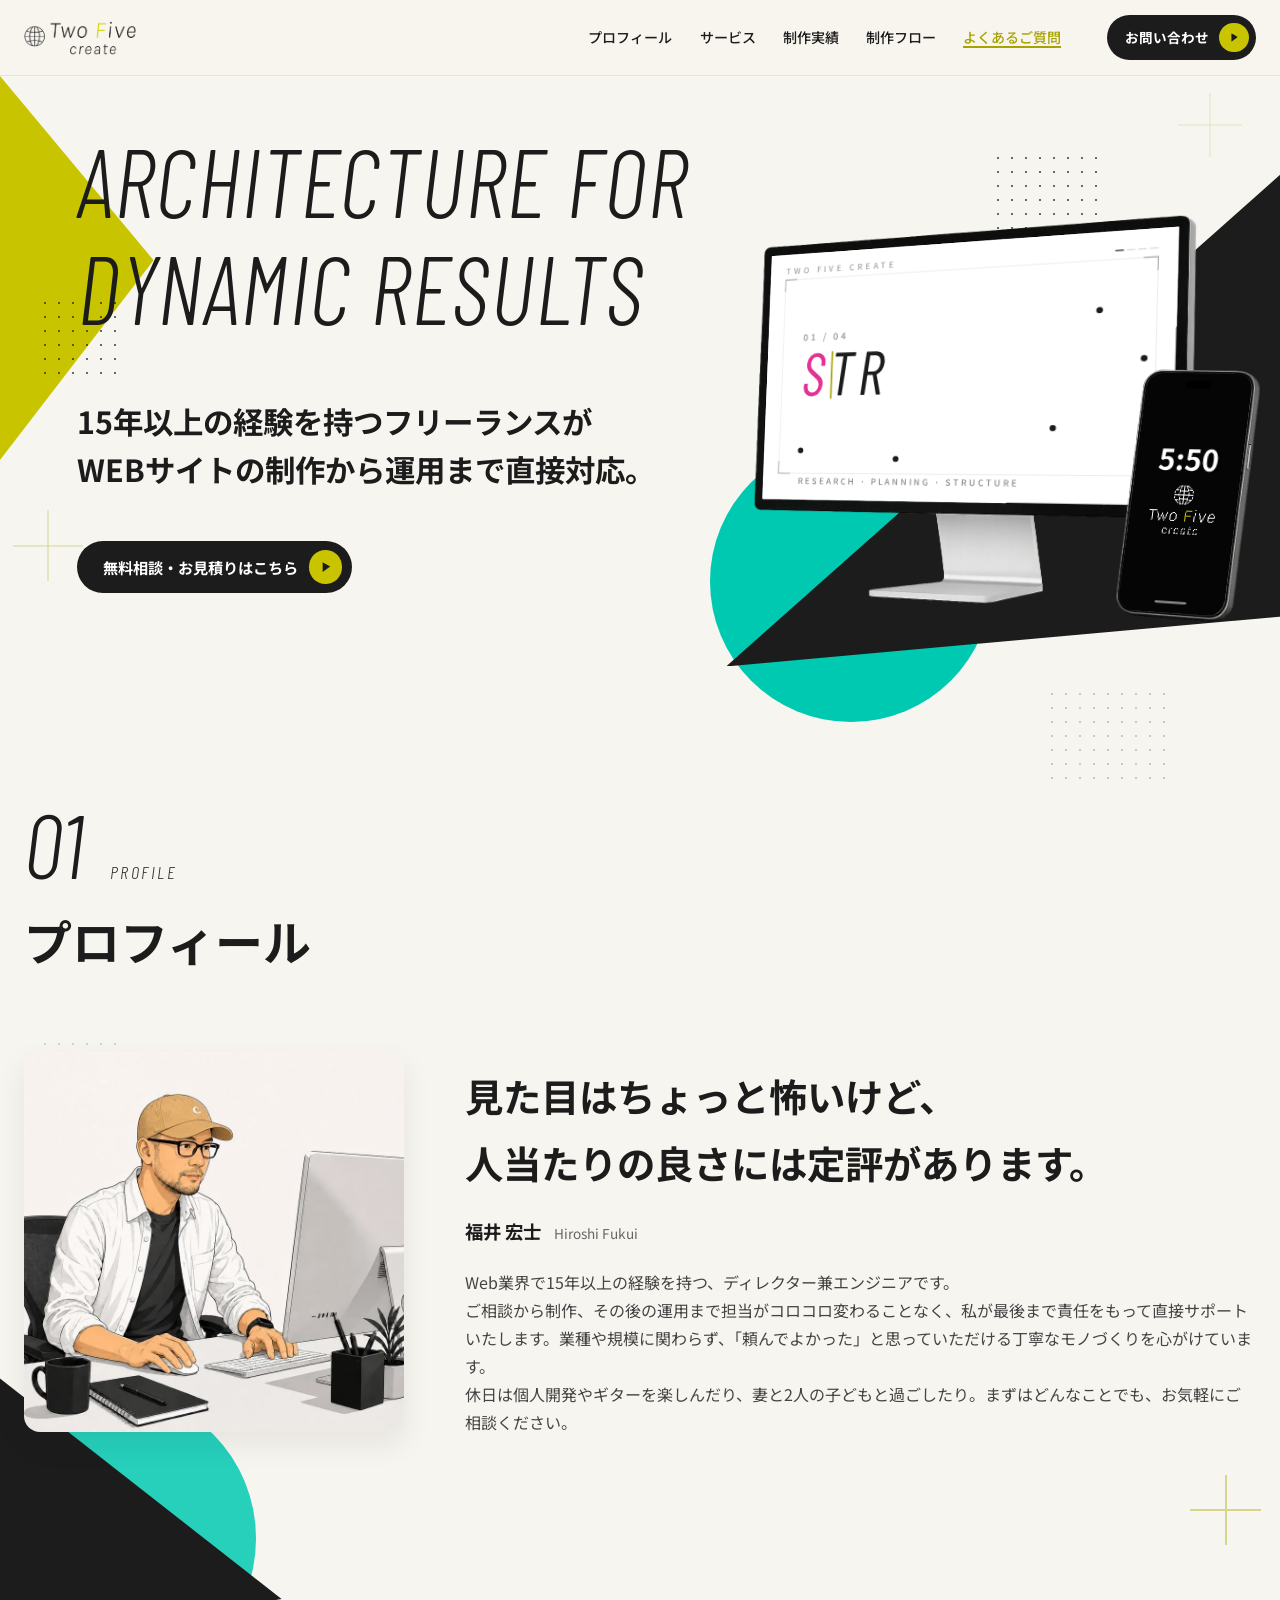
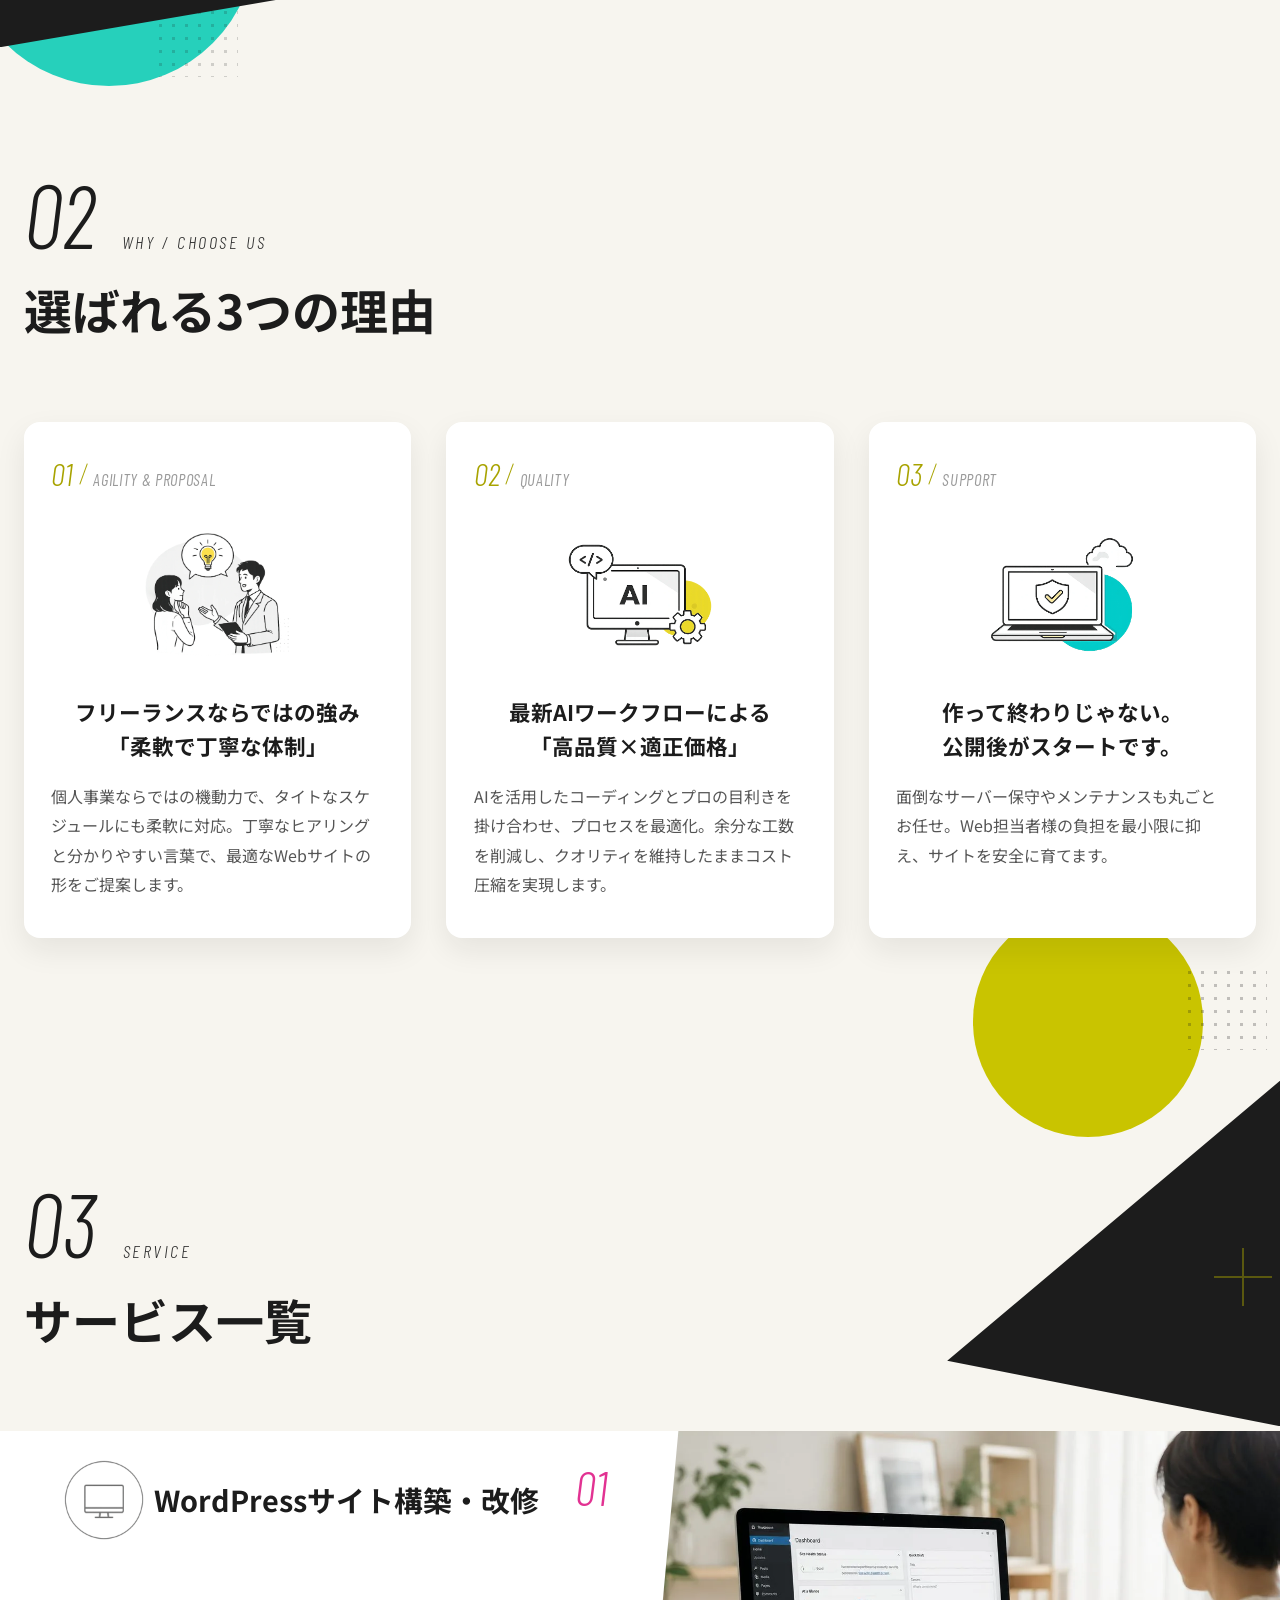
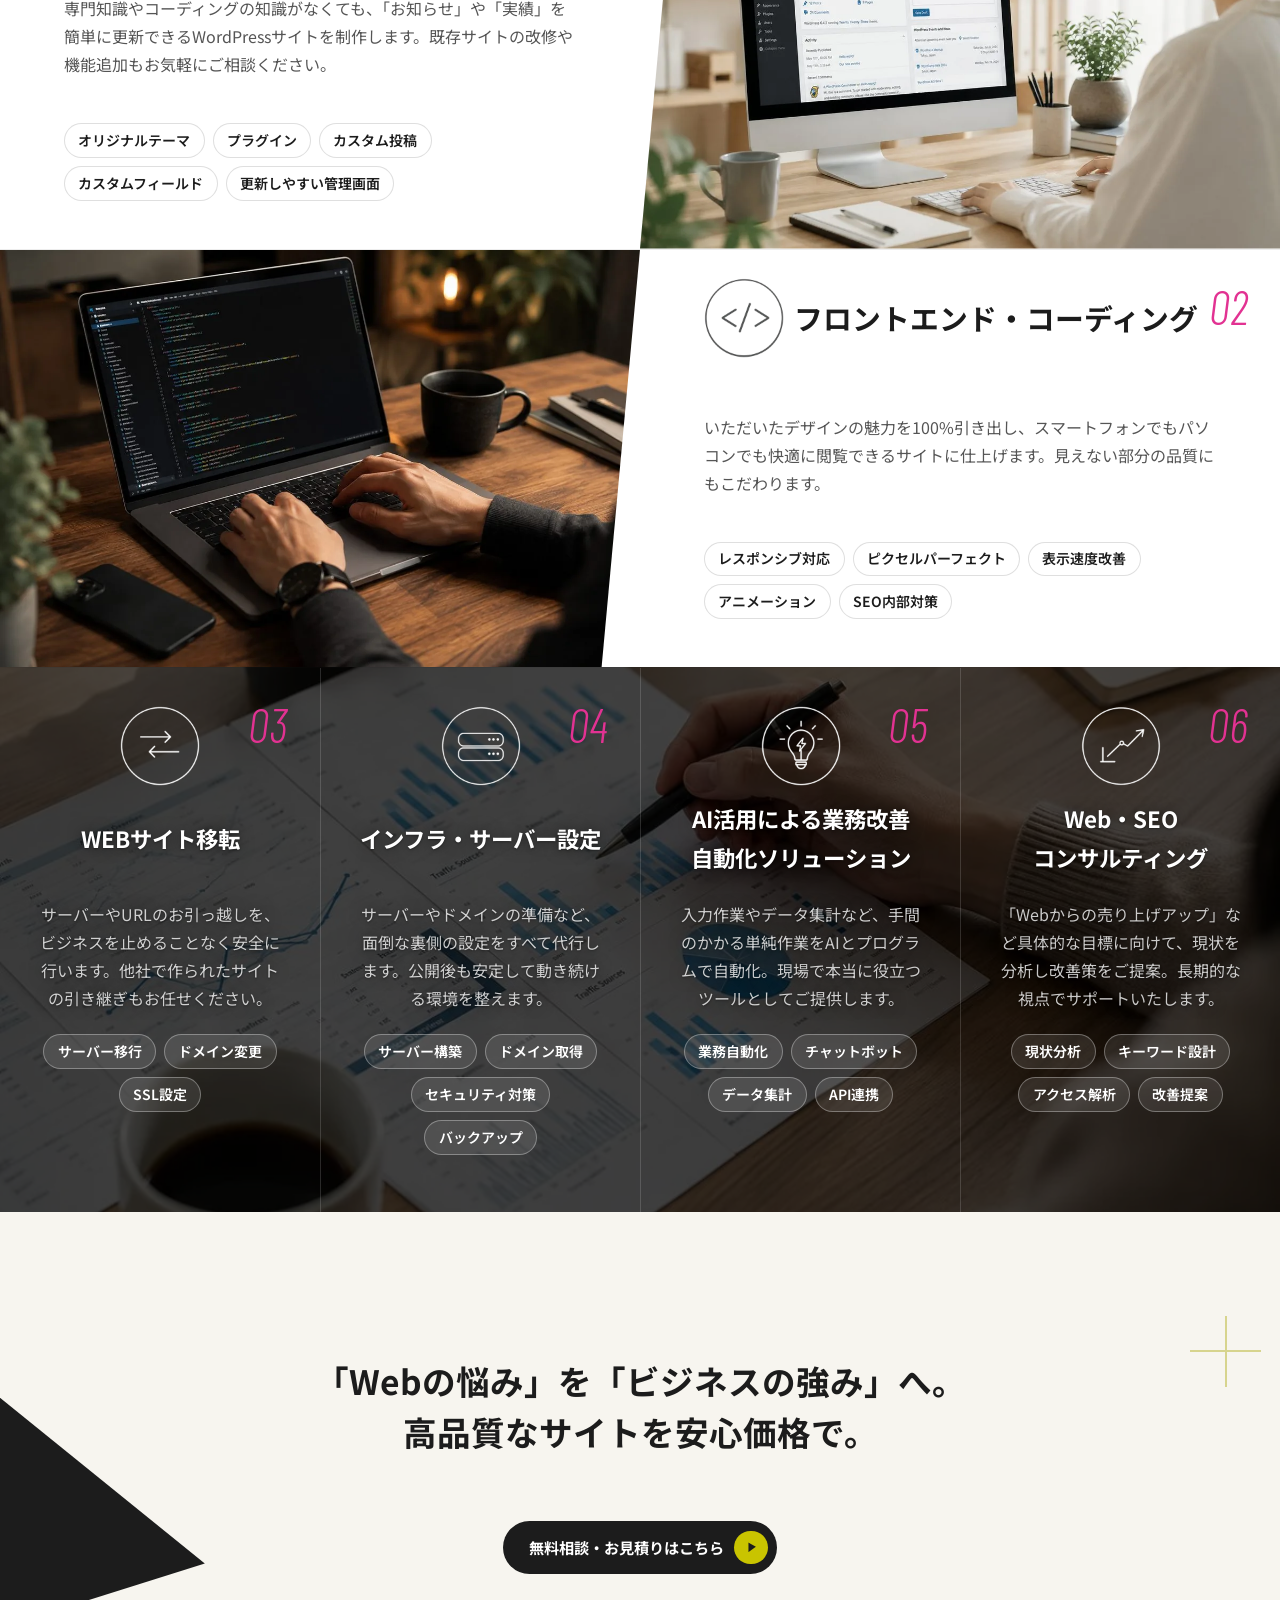
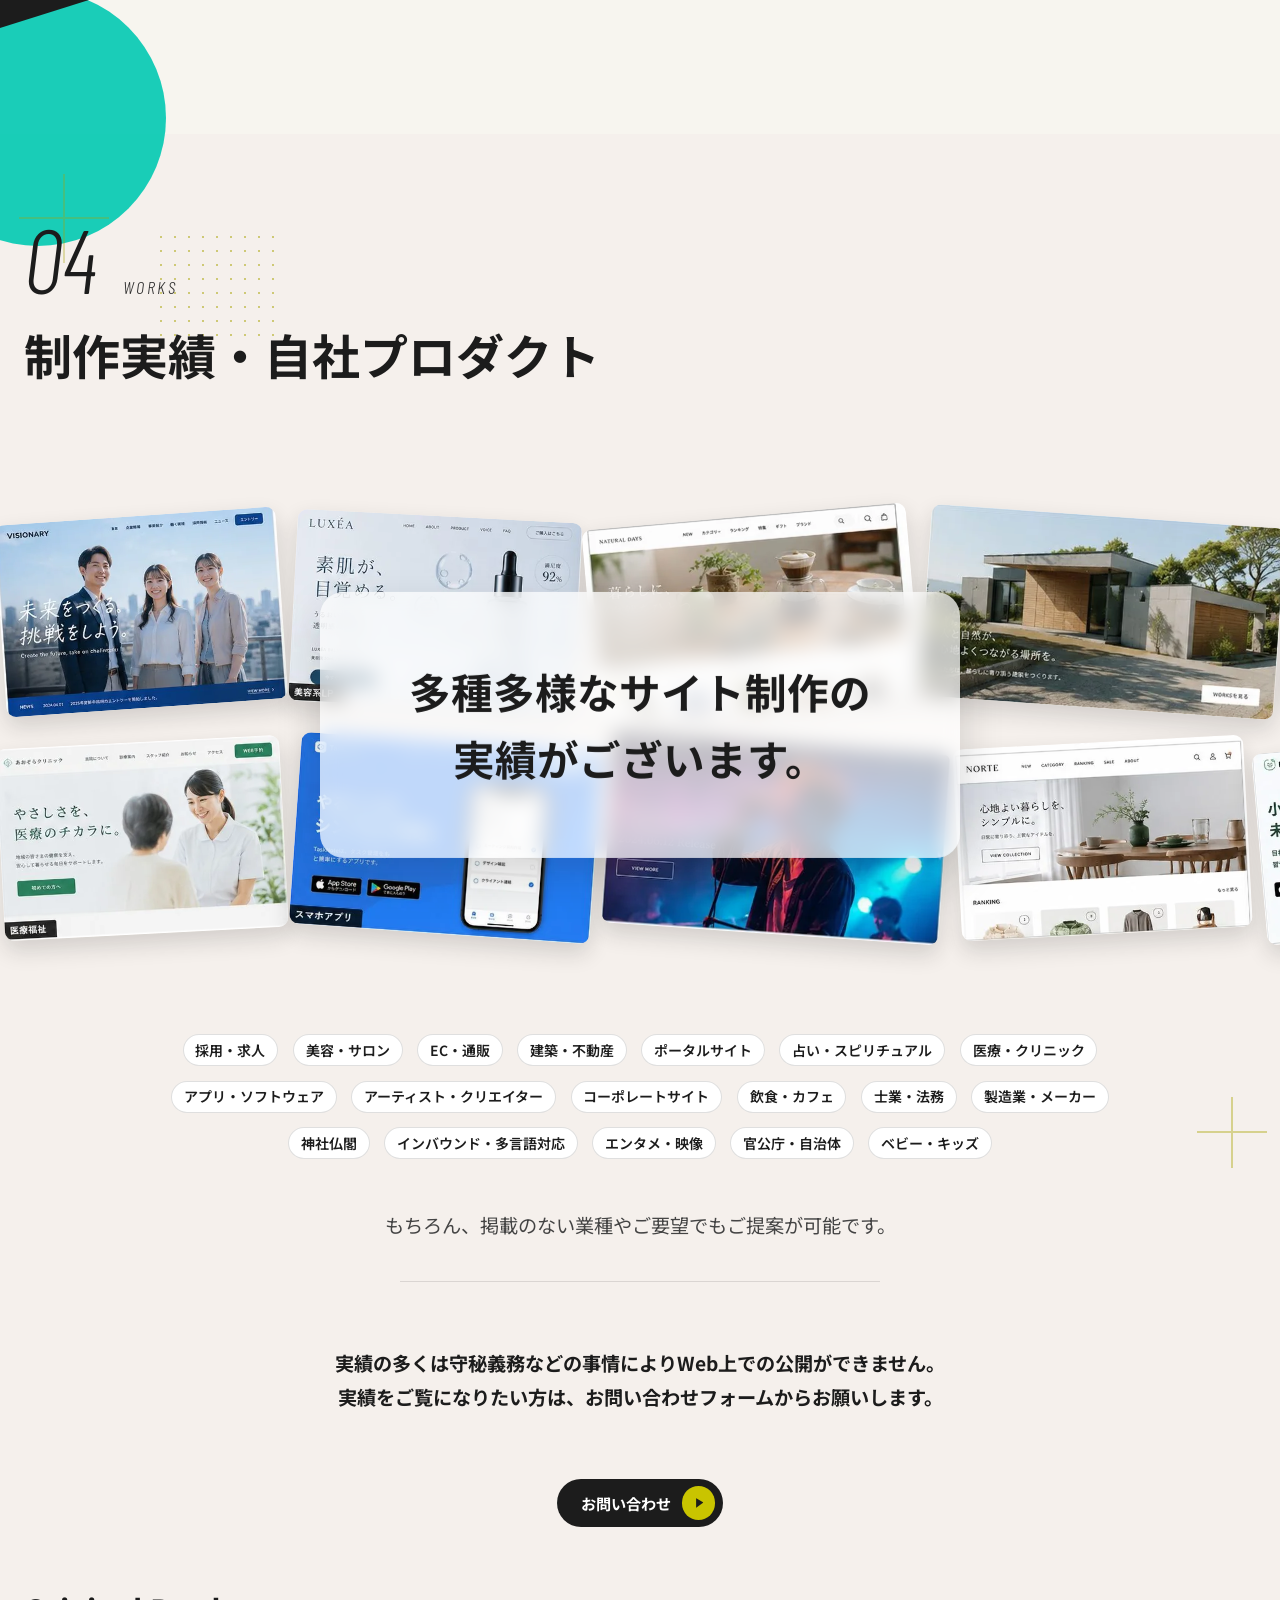
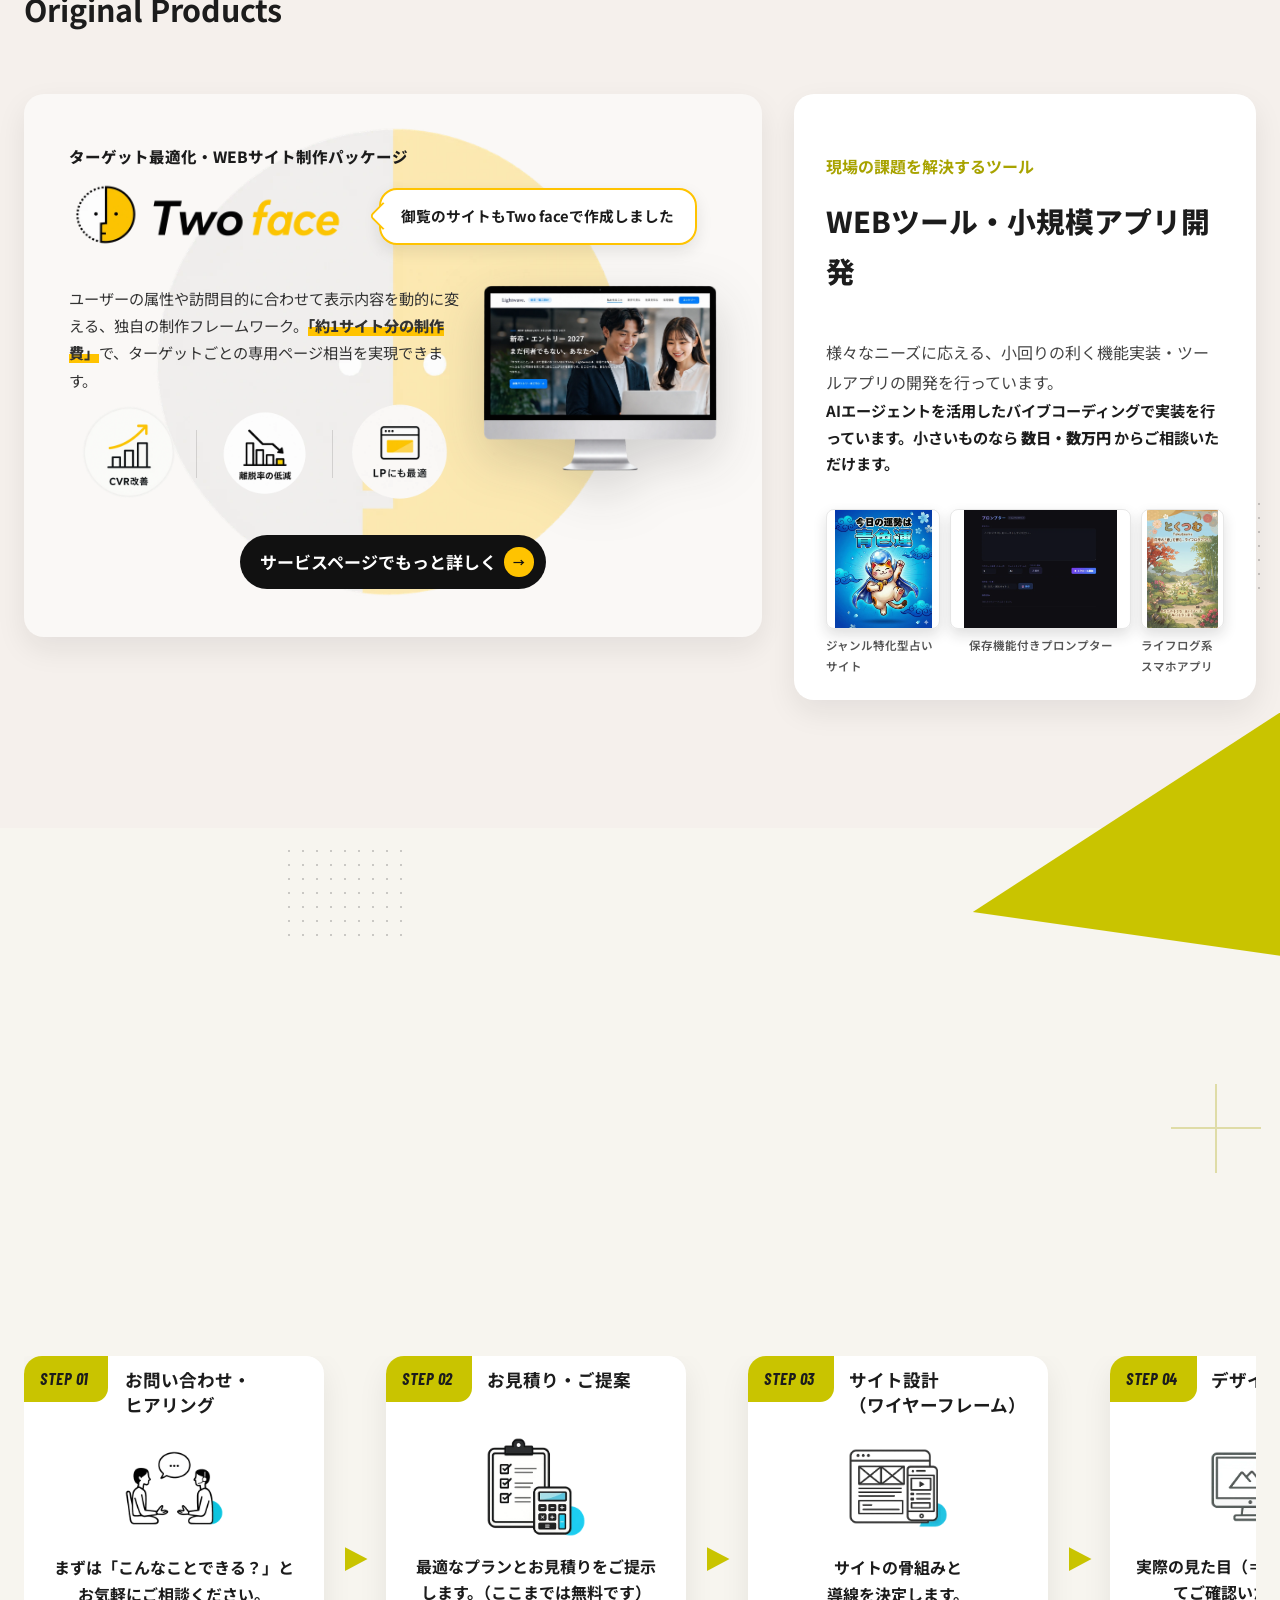
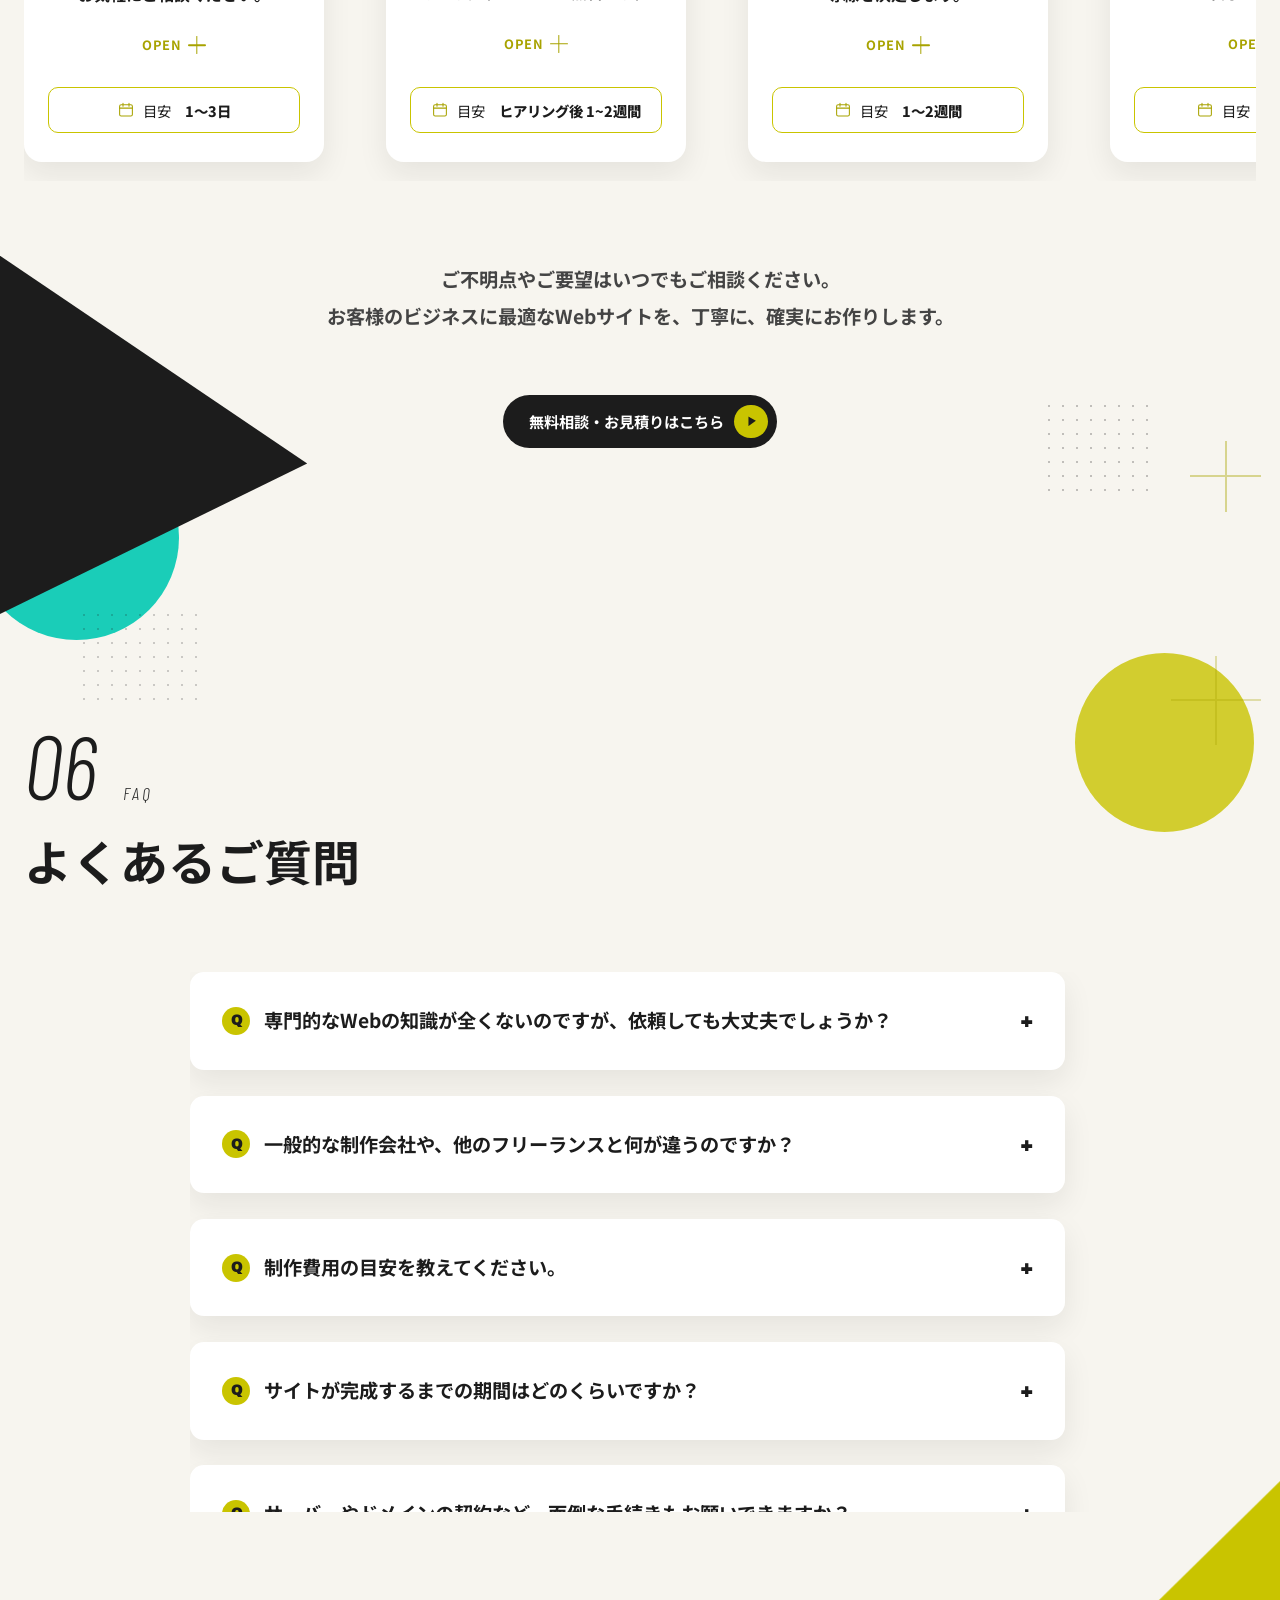
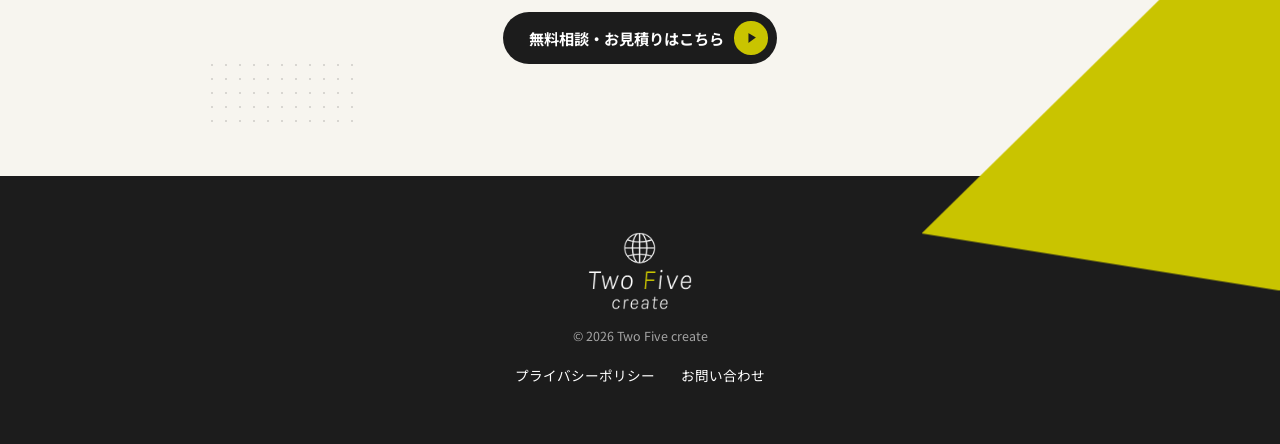
==== commit c8ee8bb0: "ローディング画面を追加 - 犬イラスト（透過PNG/WebP）と「Loading...」アニメーションを画面中央に表示 - 読み込み完了後、最低3秒表示してからフェードアウト - index.html" ====
--- a/index.html
+++ b/index.html
@@ -64,6 +64,16 @@
 </script>
 </head>
 <body>
+
+<div id="loadingScreen" class="loading-screen" role="status" aria-live="polite">
+  <div class="loading-screen__inner">
+    <picture>
+      <source srcset="images/loading-dog.webp" type="image/webp">
+      <img src="images/loading-dog.png" alt="" class="loading-screen__dog">
+    </picture>
+    <p class="loading-screen__text">Loading<span class="loading-screen__dots" aria-hidden="true"></span></p>
+  </div>
+</div>
 
 <div id="appRoot">
 <header class="site-header">
--- a/css/style.css
+++ b/css/style.css
@@ -41,6 +41,59 @@
 ul { margin: 0; padding: 0; list-style: none; }
 h1, h2, h3, p { margin: 0; }
 
+/* ==========================================================================
+   Loading screen — 初回表示時に最低3秒表示するローディング演出（js/main.jsが制御）
+   ========================================================================== */
+.loading-screen {
+  position: fixed;
+  inset: 0;
+  z-index: 9999;
+  display: flex;
+  align-items: center;
+  justify-content: center;
+  background: var(--paper);
+  transition: opacity 0.5s ease, visibility 0.5s ease;
+}
+.loading-screen.is-hidden {
+  opacity: 0;
+  visibility: hidden;
+  pointer-events: none;
+}
+.loading-screen__inner {
+  display: flex;
+  flex-direction: column;
+  align-items: center;
+  gap: 1rem;
+}
+.loading-screen__dog {
+  width: 100px;
+  height: auto;
+}
+.loading-screen__text {
+  font-family: var(--font-tagline);
+  font-style: italic;
+  font-weight: 500;
+  font-size: 1.15rem;
+  letter-spacing: 0.04em;
+  color: var(--ink);
+}
+.loading-screen__dots::after {
+  content: "...";
+  display: inline-block;
+  width: 1.2em;
+  overflow: hidden;
+  vertical-align: bottom;
+  white-space: nowrap;
+  animation: loadingDots 2.8s steps(4, end) infinite;
+}
+@keyframes loadingDots {
+  0% { width: 0; }
+  100% { width: 1.2em; }
+}
+@media (prefers-reduced-motion: reduce) {
+  .loading-screen__dots::after { animation: none; width: 1.2em; }
+}
+
 /* 視覚的には隠すが支援技術には読み上げさせるテキスト（別タブで開く旨の注記などに使う） */
 .sr-only {
   position: absolute;
@@ -133,7 +186,7 @@
 .section-label {
   display: flex;
   flex-direction: column;
-  margin-bottom: 3.4rem;
+  margin-bottom: 4.4rem;
 }
 .section-label__row {
   display: flex;
@@ -1028,6 +1081,7 @@
 .service-row--quad .service__title {
   font-size: 1.4rem;
   color: var(--white);
+  margin-top: 0.8rem;
   /* 1行の見出しと2行の見出しが混在すると、その下の本文の開始位置が段でずれる。
      常に2行分の高さを確保し、その中で上下中央に置くことで4つの本文を揃える */
   line-height: 1.75;
@@ -1037,7 +1091,8 @@
   justify-content: center;
   align-items: center;
 }
-.service-row--quad .service__desc { color: rgba(255, 255, 255, 0.78); text-align: left; }
+.service-row--quad .service__desc { color: rgba(255, 255, 255, 0.78); text-align: center; }
+.service-row--quad .service__tags { justify-content: center; }
 /* 03〜06は写真の上に直接文字が乗るため、写真の明るい部分に重なると読みにくくなる。
    広めのぼかしで文字の周囲だけをうっすら暗く落とし、輪郭用に弱い影を重ねて可読性を上げる。
    01・02は白背景の上なので影は付けない（濁って見えるだけで効果がない） */
@@ -1099,7 +1154,7 @@
 }
 .service__icon img { width: 100%; height: 100%; object-fit: contain; }
 .service__title { font-weight: 700; font-size: 1.8rem; margin-bottom: 1.3rem; }
-.service__desc { font-size: 1rem; color: #555; }
+.service__desc { font-size: 1rem; color: #555; margin: 1.4rem 0; }
 /* サービスの守備範囲をひと目で示すキーワード。実績セクションのタグピルと同じ語彙で揃える。
    文字サイズは0.875rem（14px）＝coding-notes標準仕様10で許容される下限 */
 .service__tags {
@@ -2172,10 +2227,13 @@
     min-height: 0;
     font-size: 1.4rem;
     line-height: 1.35;
+    margin-top: 0;
     display: block;
     text-align: left;
   }
   .service-row--quad .service-row__col--text-only .service-row__text { text-align: left; }
+  .service-row--quad .service__desc { text-align: left; }
+  .service-row--quad .service__tags { justify-content: flex-start; }
   .service-row--quad .service-row__col--text-only { border-left: none; }
   .service-row--quad .service-row__col--text-only:nth-child(n+2) { border-top: 1px solid rgba(255, 255, 255, 0.15); }
   .service-row--quad .service-row__col--text-only:first-child { border-top: none; }
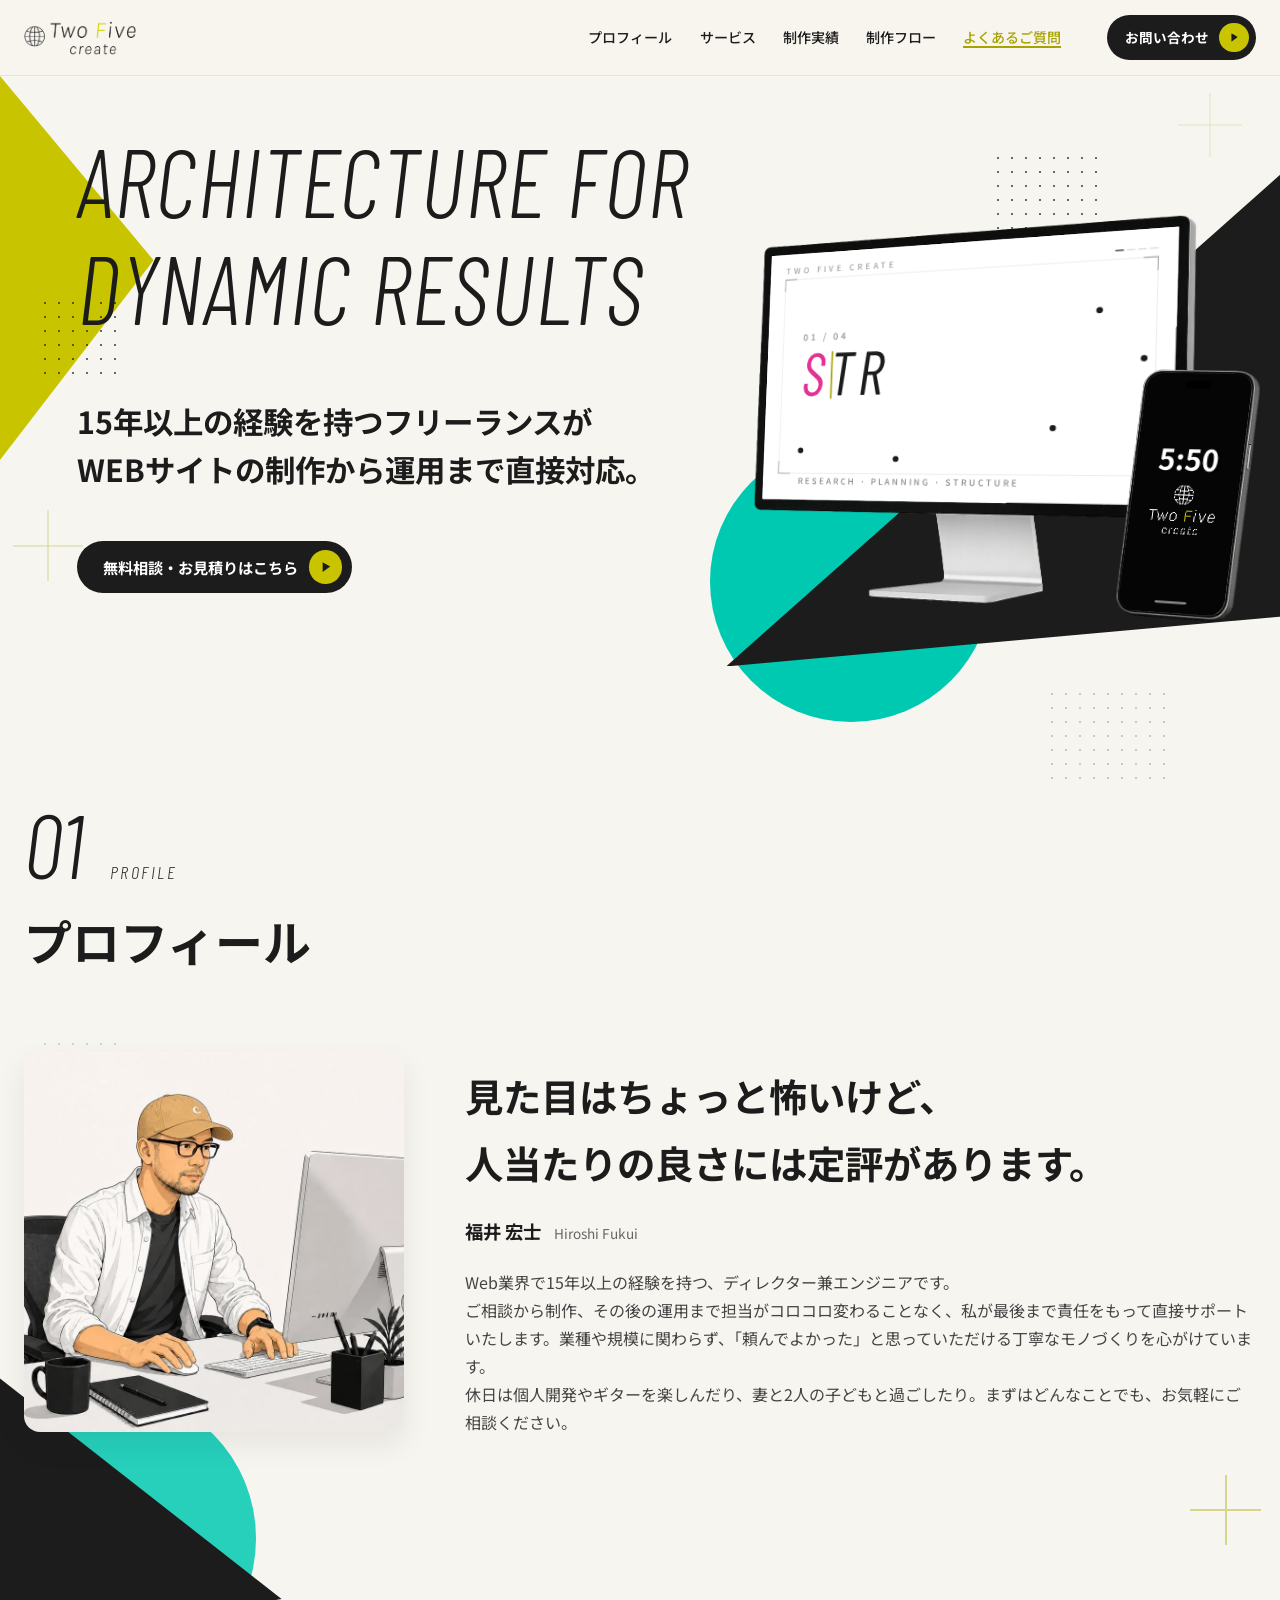
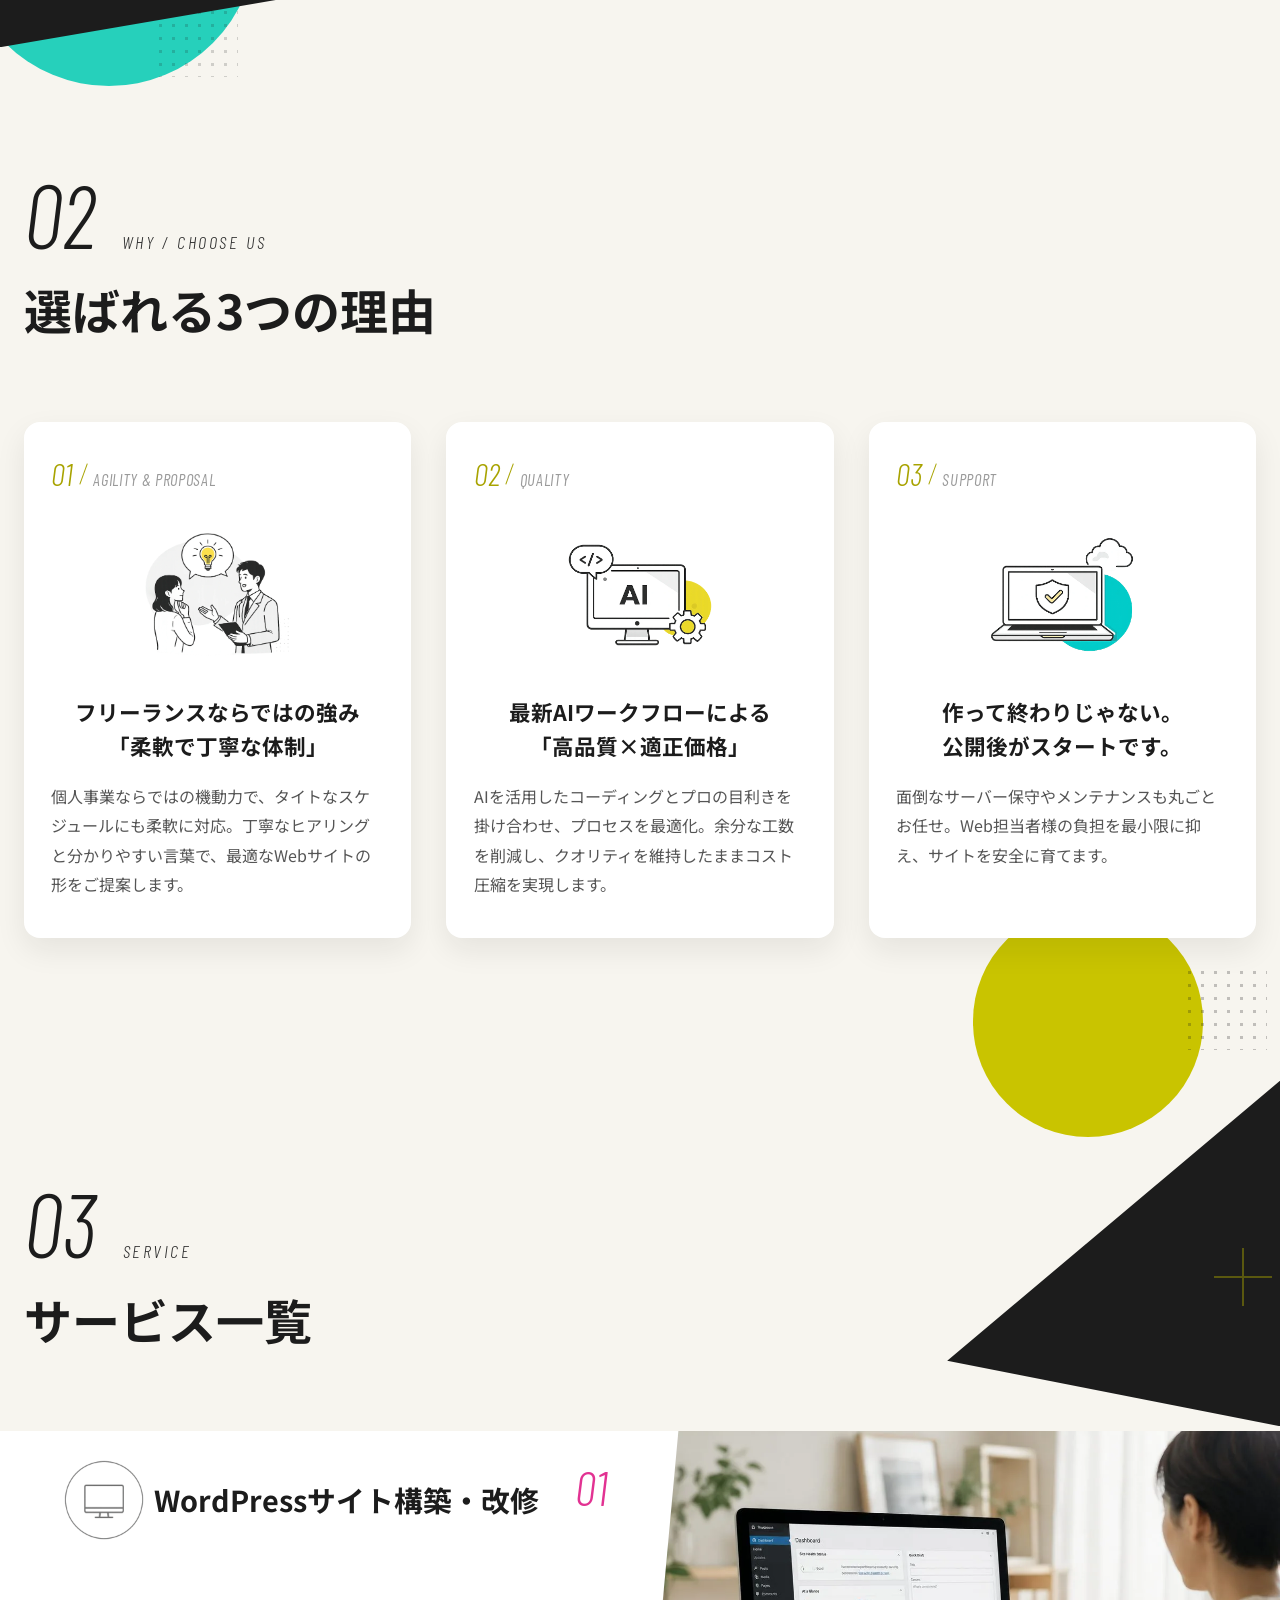
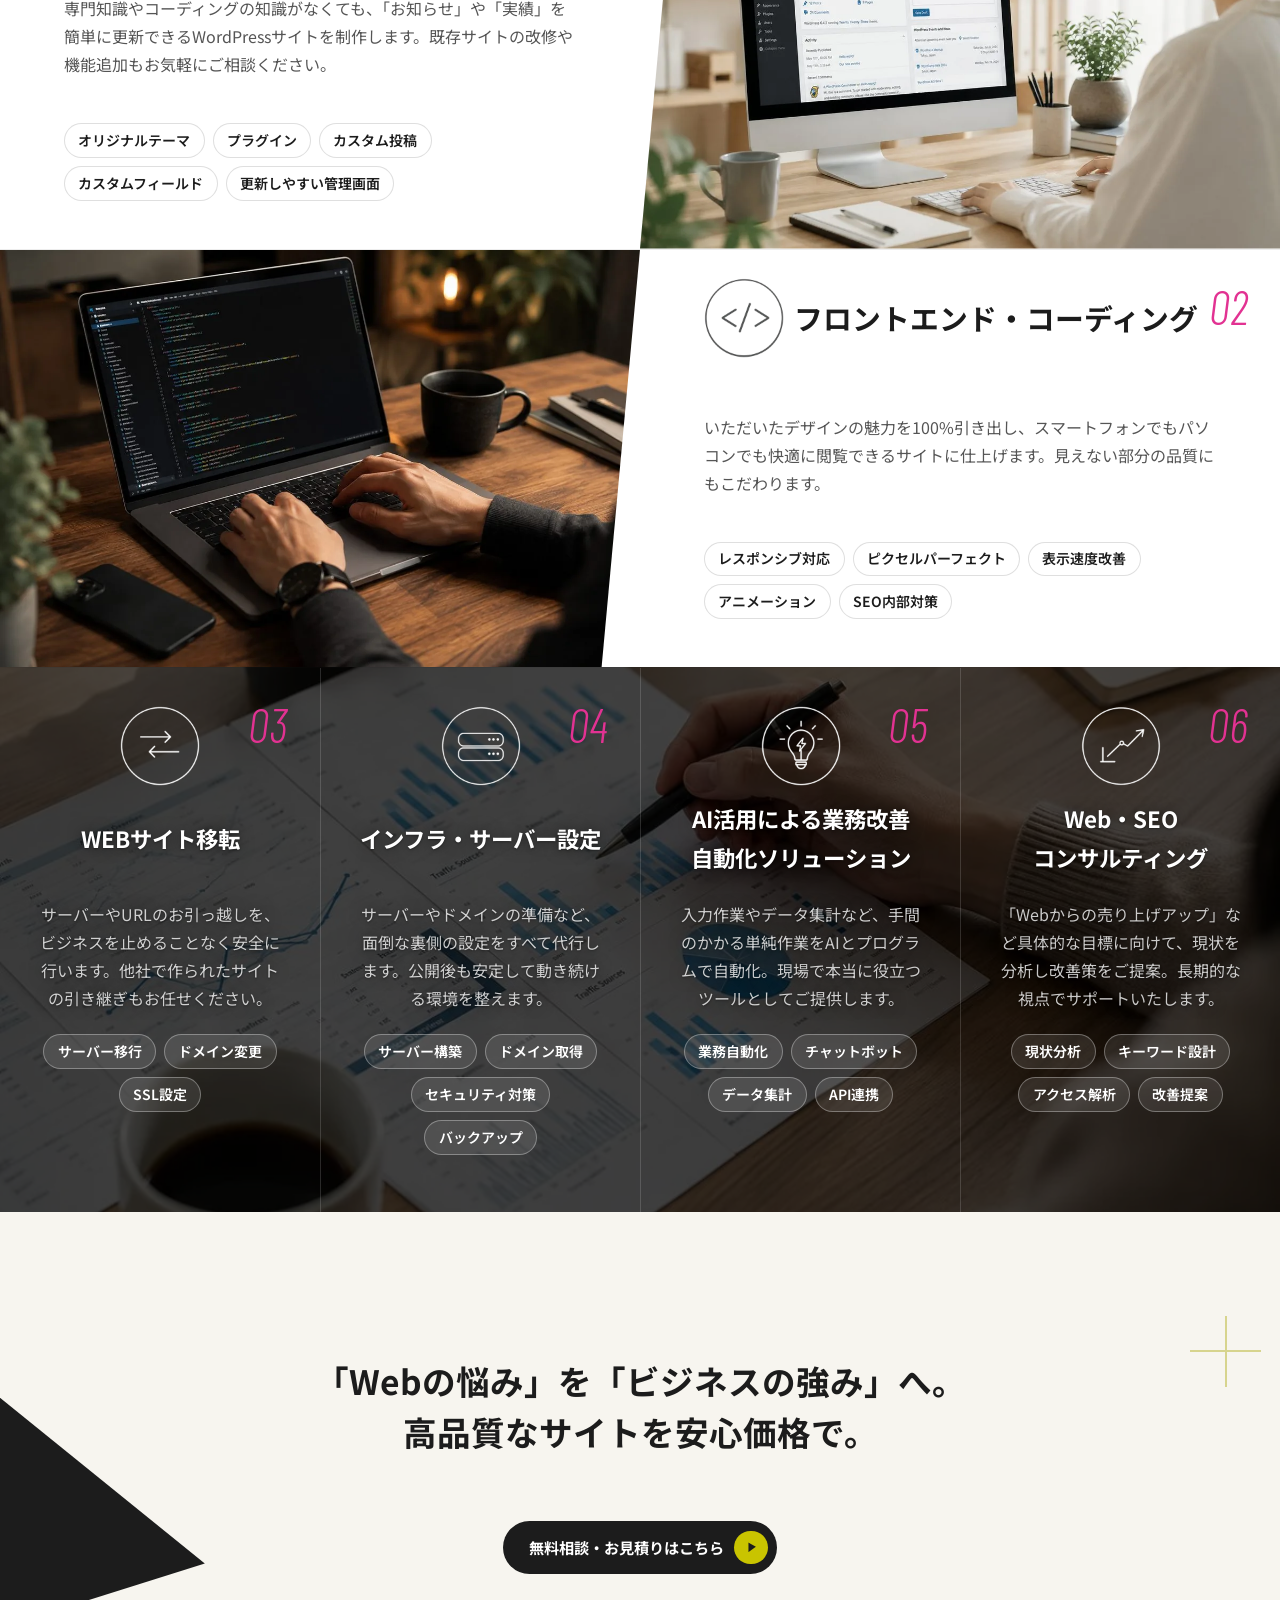
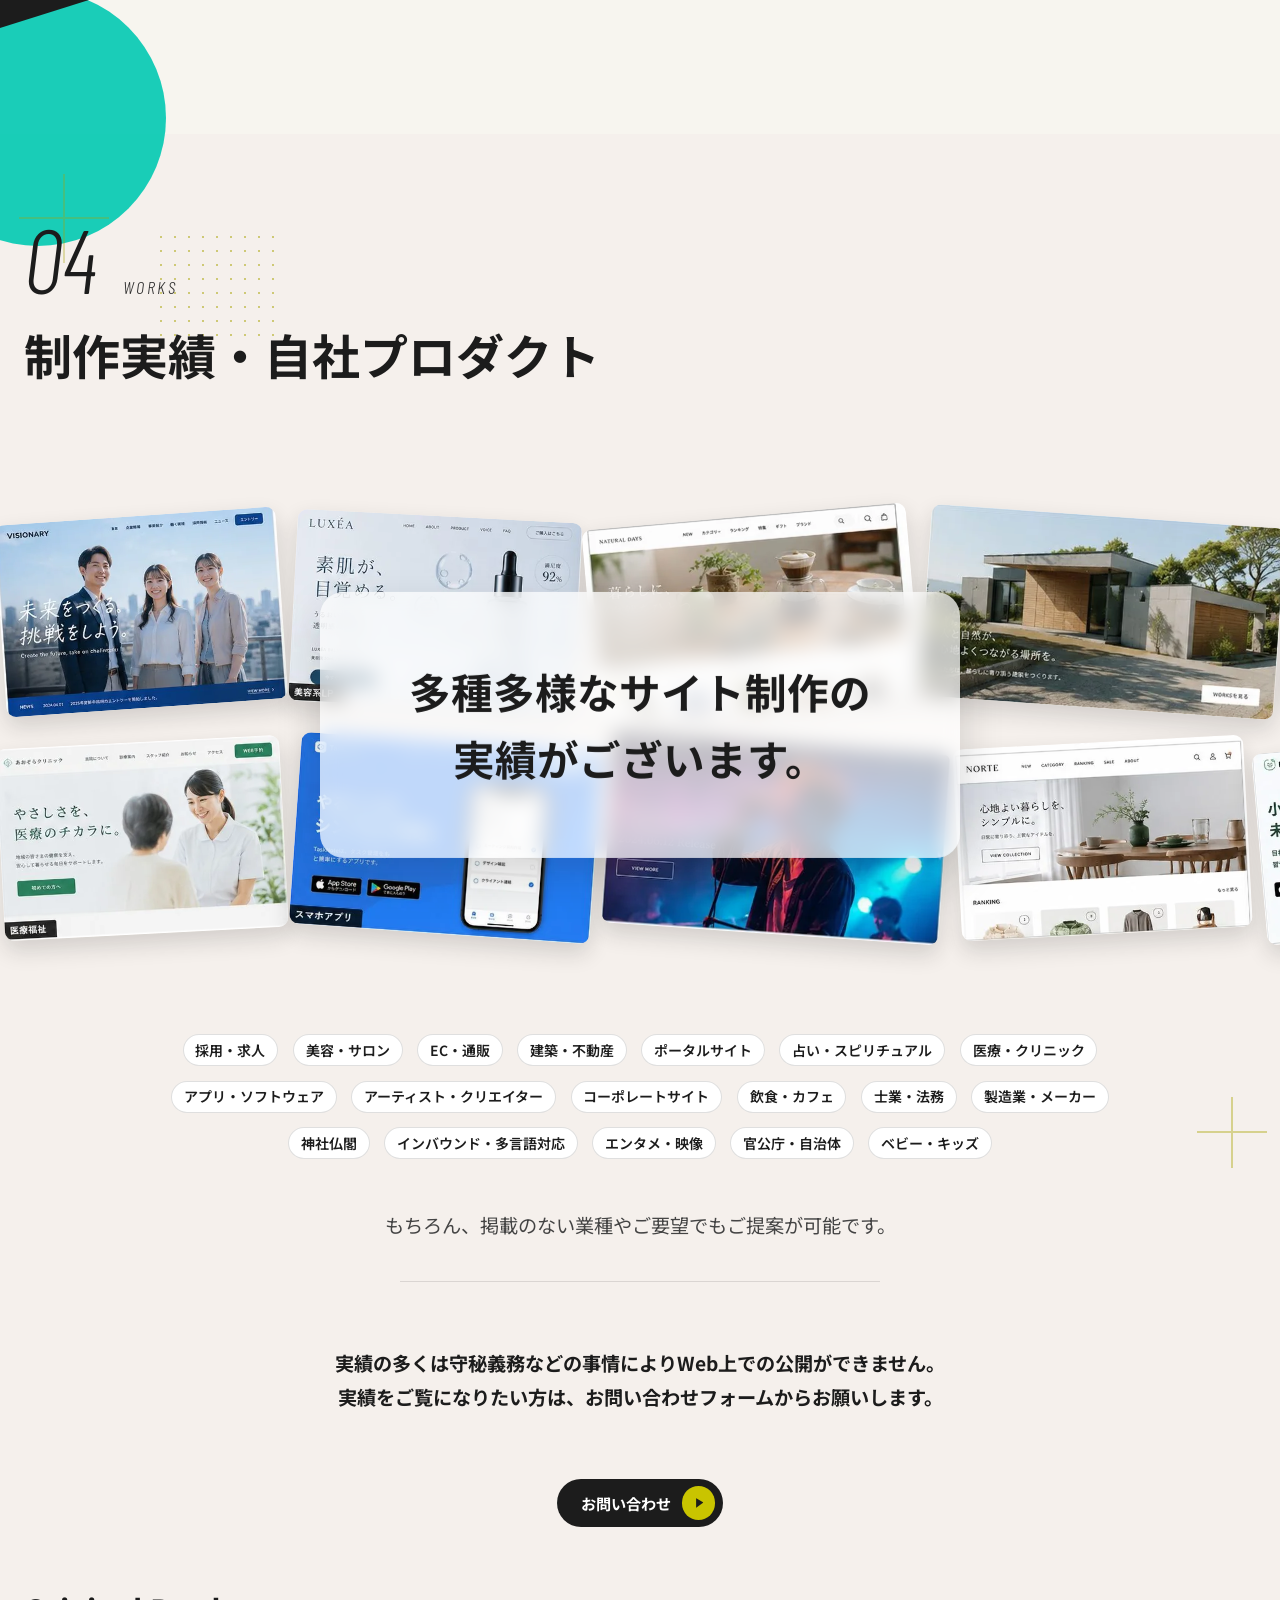
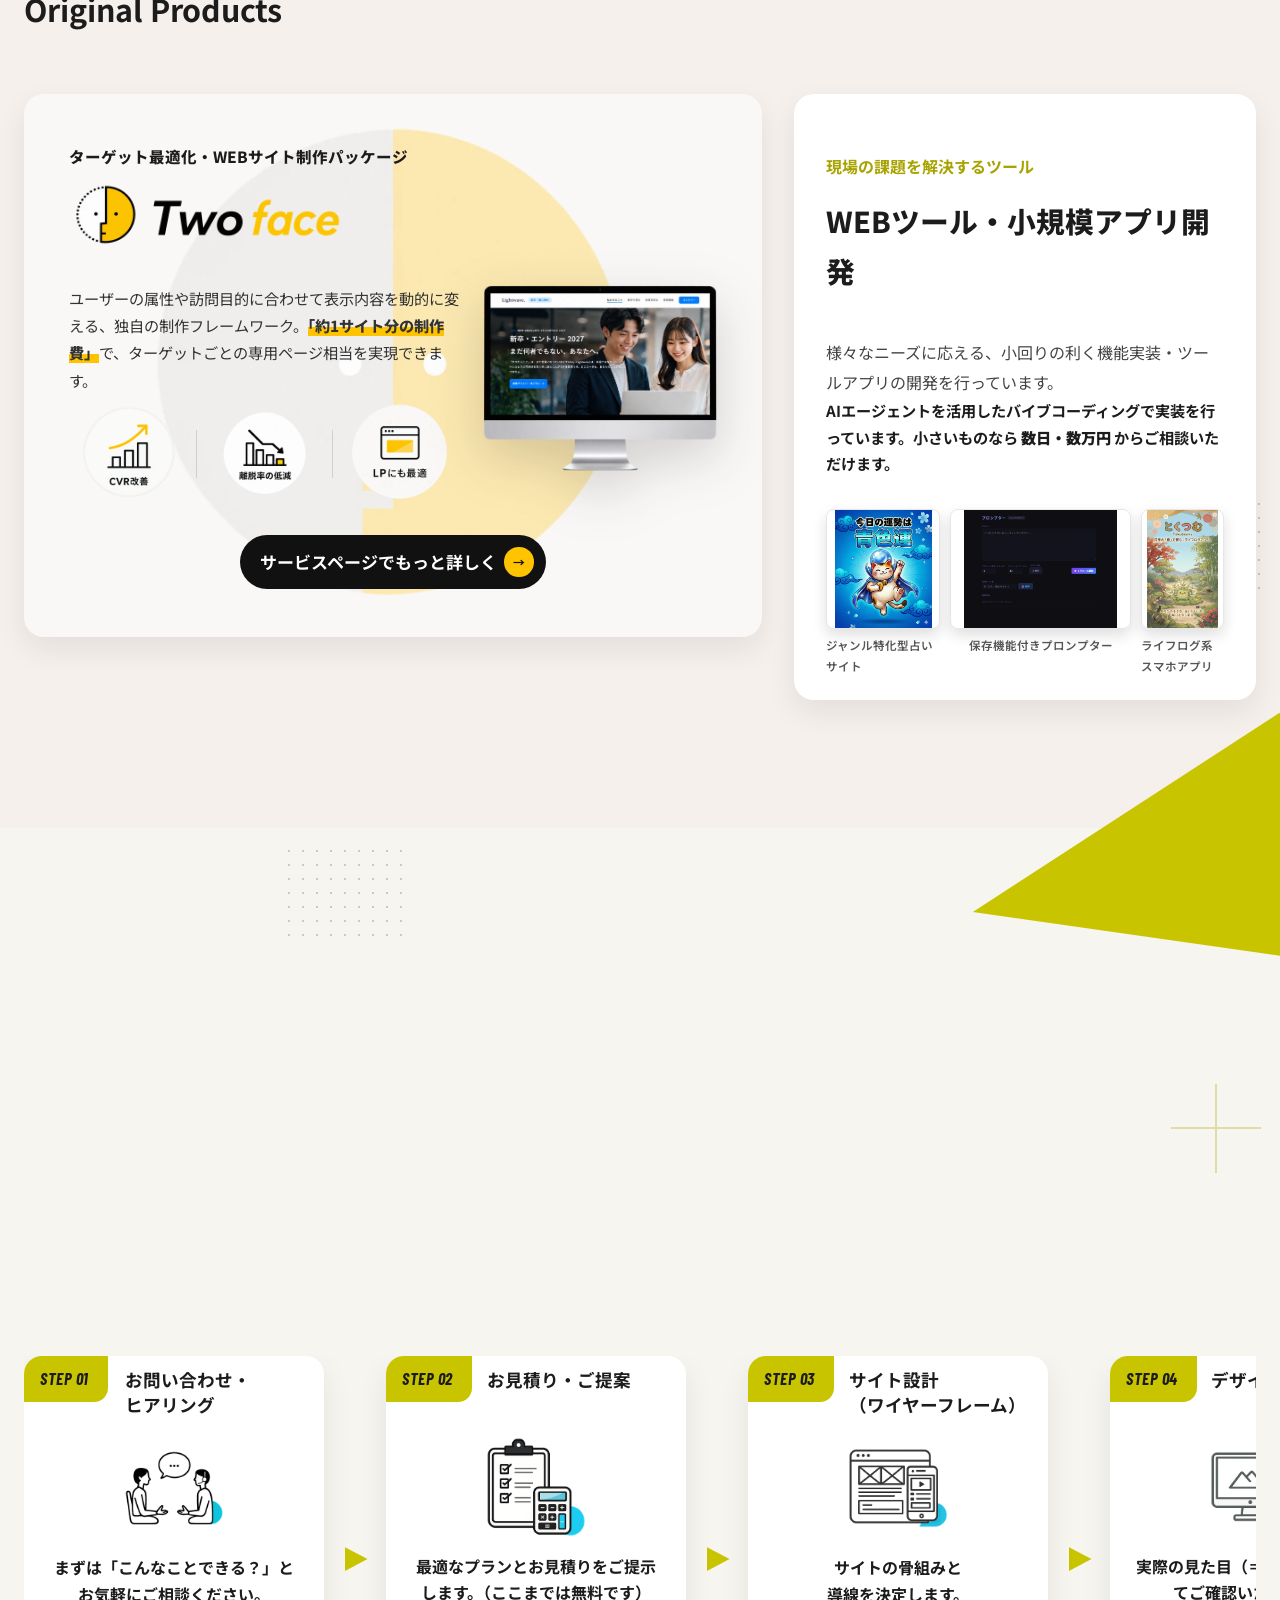
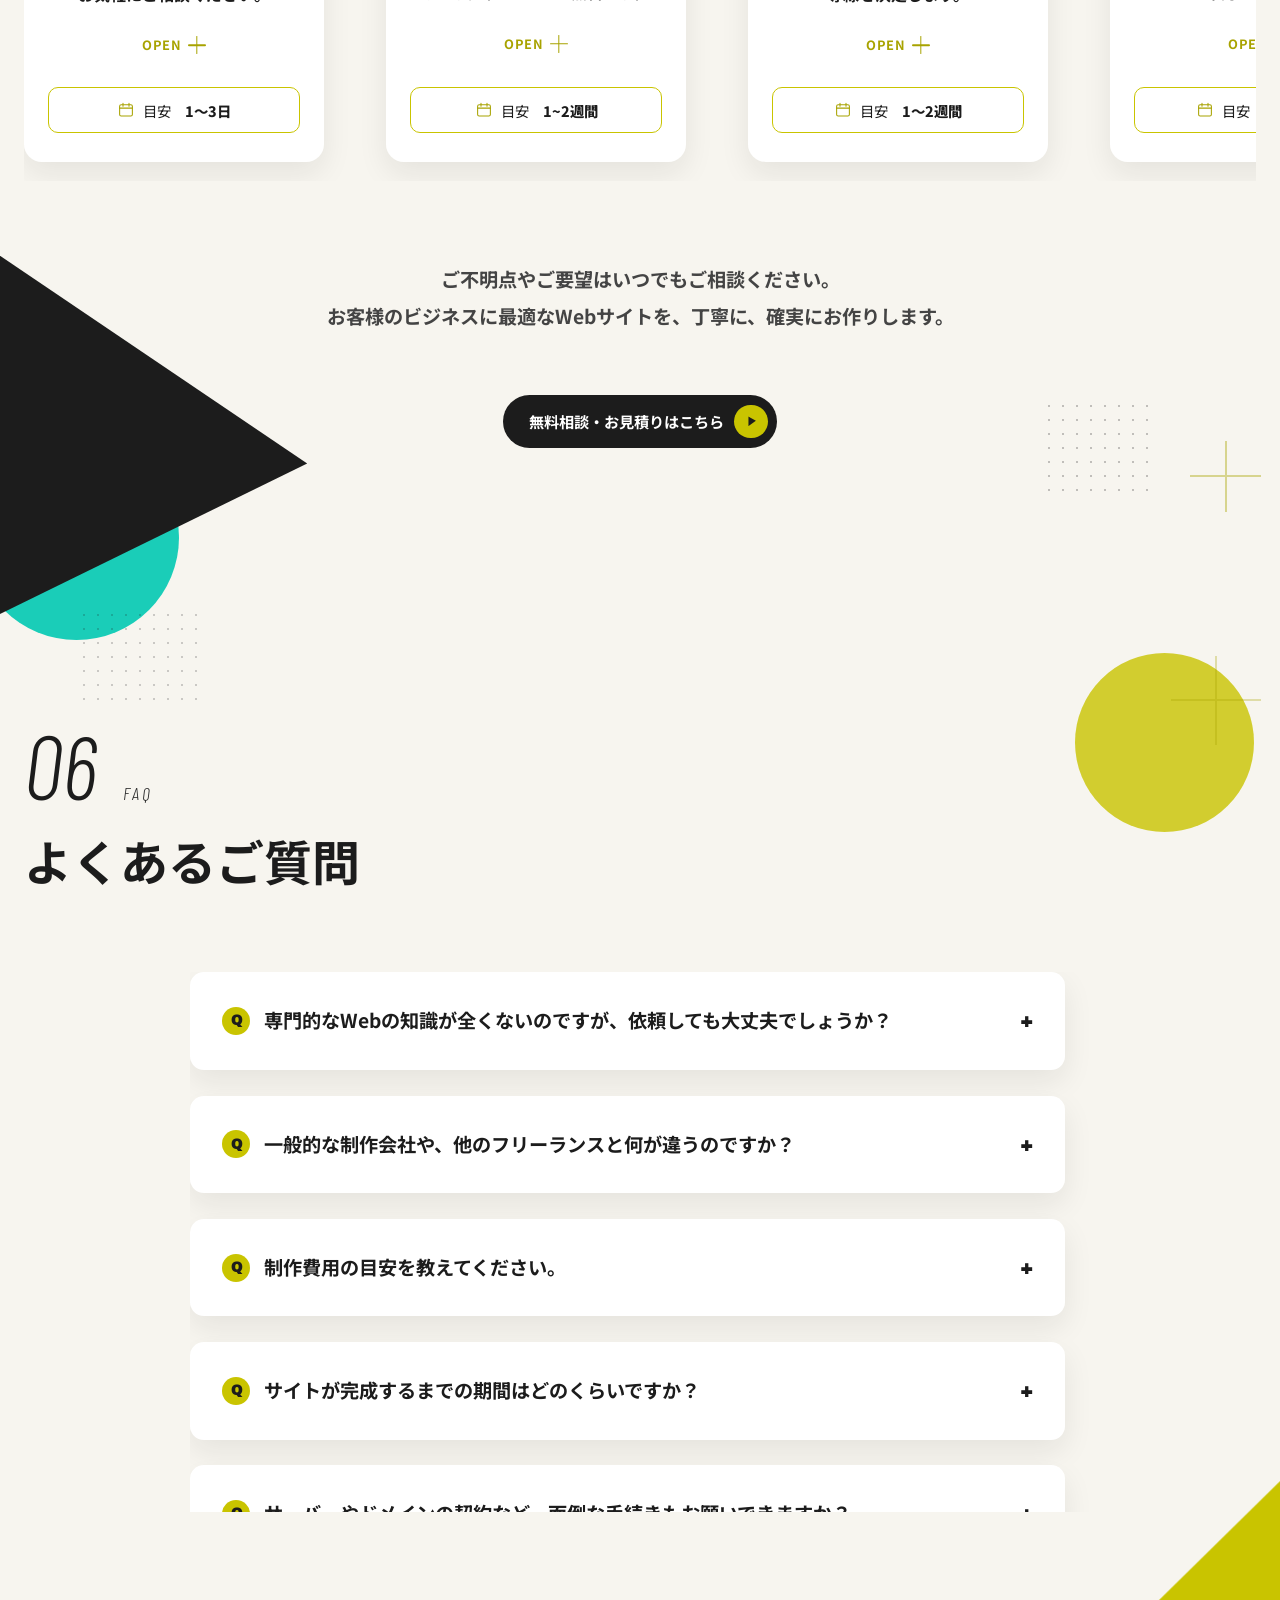
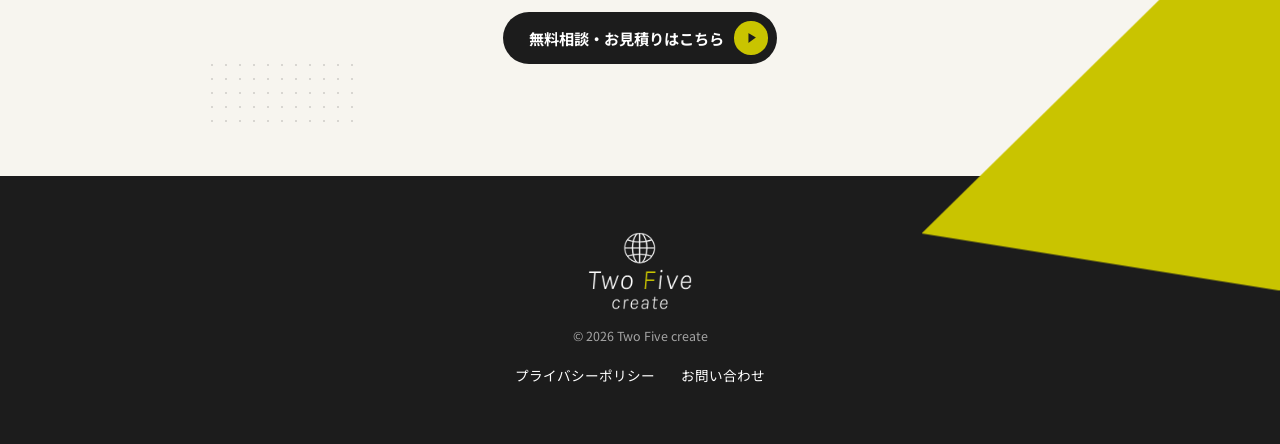
==== commit 367e1d73: "スマホ実機の不具合修正とレイアウト調整 - overflow-x:hiddenをhtml/bodyから#appRootへ移動し、iOS Safariで   発生していたback-to-topの位置ズレ" ====
--- a/index.html
+++ b/index.html
@@ -665,7 +665,7 @@
               <p class="flow__step-desc">ヒアリング内容をもとに、必要な機能や最適な進め方をご提案します。ご納得いただけましたら正式なご発注となります。</p>
             </div>
           </details>
-          <div class="flow__step-duration"><svg viewBox="0 0 24 24" fill="none"><rect x="3.5" y="5" width="17" height="15" rx="2" stroke="currentColor" stroke-width="1.4"/><path d="M3.5 9.5h17M8 3v4M16 3v4" stroke="currentColor" stroke-width="1.4" stroke-linecap="round"/></svg><span>目安　<strong>ヒアリング後 1~2週間</strong></span></div>
+          <div class="flow__step-duration"><svg viewBox="0 0 24 24" fill="none"><rect x="3.5" y="5" width="17" height="15" rx="2" stroke="currentColor" stroke-width="1.4"/><path d="M3.5 9.5h17M8 3v4M16 3v4" stroke="currentColor" stroke-width="1.4" stroke-linecap="round"/></svg><span>目安　<strong>1~2週間</strong></span></div>
         </div>
         <span class="flow__step-arrow" aria-hidden="true"><svg viewBox="0 0 24 24"><path d="M4 2.5v19l18-9.5z" fill="currentColor"/></svg></span>
         <div class="flow__step-card">
--- a/css/style.css
+++ b/css/style.css
@@ -28,13 +28,17 @@
 }
 body {
   margin: 0;
-  overflow-x: hidden;
   font-family: var(--font-jp);
   color: var(--ink);
   background: var(--paper);
   line-height: 1.75;
   -webkit-font-smoothing: antialiased;
 }
+/* 横スクロール抑止はhtml/bodyではなく#appRoot（ただのdiv）に付ける。
+   html・bodyはiOS Safari側で特別扱いされており、どちらにoverflow-x:hiddenを
+   付けてもスクロール終端で余白ができたりposition:fixed要素が位置ズレしたりする
+   実機不具合があったため、無関係な#appRootに逃がして両方回避する */
+#appRoot { overflow-x: hidden; }
 img, svg { display: block; max-width: 100%; }
 a { color: inherit; text-decoration: none; }
 button { font: inherit; cursor: pointer; }
@@ -471,7 +475,7 @@
 .drawer {
   position: fixed;
   top: 0; right: 0;
-  width: min(320px, 84vw);
+  width: min(320px, 60vw);
   height: 100vh;
   background: var(--ink);
   color: var(--white);
@@ -1211,7 +1215,7 @@
    Works
    ========================================================================== */
 /* overflow:hidden を付けるとセクションの箱で装飾図形が断ち切られ、セクションの継ぎ目が線として見えてしまう。
-   はみ出しは body 側の overflow-x:hidden に任せ、図形が隣接セクションへ自然に流れ込むようにする */
+   はみ出しは html 側の overflow-x:hidden に任せ、図形が隣接セクションへ自然に流れ込むようにする */
 .works { position: relative; background: #f5f0ec; color: var(--ink); padding: 5rem 1.5rem 8rem; }
 
 /* 背景装飾：左側に統一（主役＝左上のティール円＋黒三角、副＝左下の黄三角＋黄円）。
@@ -1256,7 +1260,7 @@
    position:absoluteで独立させて中央に浮かせる。コピーの真下にも帯が通っているので、
    半透明背景ごしにスクショが透けて見える。
    ダミー画像なのでホバー停止は設けず流しっぱなしにする（prefers-reduced-motionのみ考慮）。
-   はみ出しは body 側の overflow-x:hidden に任せて画面端まで届かせる */
+   はみ出しは html 側の overflow-x:hidden に任せて画面端まで届かせる */
 .works__collage {
   position: relative;
   width: 100vw;
@@ -1266,7 +1270,7 @@
   display: flex;
   flex-direction: column;
   gap: 0.7rem;
-  /* トラックはwidth:max-contentで画面幅を大きく超えるため、body側のoverflow-x:hiddenだけに
+  /* トラックはwidth:max-contentで画面幅を大きく超えるため、html側のoverflow-x:hiddenだけに
      頼らずこの箱自体でも切り取る（iOS Safariのラバーバンドスクロールでbody側だけだと
      はみ出しが見えることがある） */
   overflow: hidden;
@@ -1543,7 +1547,8 @@
 .work-project--twoface .work-project__note {
   position: relative;
   isolation: isolate;
-  display: inline-flex;
+  /* いったん非表示（表示再開時は none を inline-flex に戻すだけでよい） */
+  display: none;
   align-items: center;
   gap: 0.5rem;
   margin-top: 0;
@@ -1640,7 +1645,7 @@
    Flow
    ========================================================================== */
 /* overflow:hidden を使うと max-width:1280px の外側で装飾が切れてしまうため、
-   はみ出しは body 側の overflow-x:hidden に任せて画面端まで届かせる */
+   はみ出しは html 側の overflow-x:hidden に任せて画面端まで届かせる */
 /* 隣接セクションから流れ込む図形が見出しに達しないよう、継ぎ目側の余白を厚めに取る */
 .flow { position: relative; padding: 9rem 1.5rem 8rem; max-width: 1280px; margin: 0 auto; }
 
@@ -1920,7 +1925,7 @@
    FAQ
    ========================================================================== */
 /* overflow:hidden を使うと max-width:1280px の外側で装飾が切れてしまうため、
-   はみ出しは body 側の overflow-x:hidden に任せて画面端まで届かせる */
+   はみ出しは html 側の overflow-x:hidden に任せて画面端まで届かせる */
 .faq { position: relative; max-width: 1280px; margin: 0 auto; padding: 9rem 1.5rem 7rem; }
 .faq__list { max-width: 900px; margin: 0 auto; }
 .faq__cta { position: relative; z-index: 1; display: flex; justify-content: center; margin-top: 6.2rem; }
@@ -2081,7 +2086,7 @@
   /* スマホでは 英語コピー→モック画像→日本語コピー→ボタン の順にしたい。
      tagline/headline/ctaは.hero__textの子なので、.hero__textをdisplay:contentsで消して
      .hero__inner配下に展開し、4要素をorderで並べ替える */
-  .hero { padding: 1.2rem 0 2rem; }
+  .hero { padding: 2.2rem 0 2rem; }
   .hero__dots { top: 22%; right: 2%; width: 103px; height: 70px; }
   .hero__dots--bottom { width: 70px; height: 70px; }
   /* 左paddingを詰めてテキストを画面端寄りにする */
@@ -2089,7 +2094,7 @@
   .hero__text { display: contents; }
   /* ファーストビューに収めたいので、英語コピーとモック画像の間はギリギリまで詰める（少し重ねる） */
   .hero__tagline { order: 1; margin-bottom: 0.8rem; position: relative; z-index: 1; }
-  .hero__headline { order: 3; font-size: clamp(1.2rem, 3.38vw, 3.15rem); text-align: center; margin-top: 24px; }
+  .hero__headline { order: 3; font-size: clamp(1.4rem, 3.38vw, 3.15rem); text-align: center; margin-top: 24px; }
   .hero__graphic {
     order: 2;
     min-height: 0;
@@ -2106,12 +2111,14 @@
   .hero__graphic-blob { width: 20vw; height: 20vw; right: 41vw; top: 40vw; bottom: auto; }
   .hero__device { width: 66vw; max-width: 66vw; }
   /* スマホでは上下の余白が間延びして見えるため、セクションごとにかなり詰める */
-  .why { padding: 3.5rem 1.5rem; }
+  .why { padding: 3.5rem 1.3rem; }
   .services { padding: 3rem 0 1.5rem; }
-  .works { padding: 3rem 1.5rem 4rem; }
-  .flow { padding: 3.5rem 1.5rem; }
-  .profile { padding: 3.5rem 1.5rem; }
-  .faq { padding: 3.5rem 1.5rem 3rem; }
+  .services > .section-label { padding: 0 1.3rem; }
+  .works { padding: 3rem 1.3rem 4rem; }
+  .flow { padding: 3.5rem 1.3rem; }
+  .profile { padding: 3.5rem 1.3rem; }
+  .faq { padding: 3.5rem 1.3rem 3rem; }
+  .section-label { margin-bottom: 2.4rem; }
   /* 神社仏閣をPC3段目の先頭に固定するための強制改行だが、スマホでは行数が
      増えて縦に伸びる原因になるだけなので無効化し、自然な折り返しに任せる */
   .works__tags-break { display: none; }
@@ -2125,13 +2132,13 @@
      profile__textをdisplay:contentsで解除し、子要素をprofile__grid直下の
      グリッドアイテムとしてそれぞれ配置し直す */
   .profile__grid {
-    grid-template-columns: 170px 1fr;
+    grid-template-columns: 130px 1fr;
     column-gap: 1.1rem;
     row-gap: 1.3rem;
     align-items: center;
   }
   /* イラストは本文より目立ちすぎないよう、PC時の約半分の大きさに縮小 */
-  .profile__photo { max-width: 170px; margin: 0; grid-column: 1; grid-row: 1; }
+  .profile__photo { max-width: 130px; margin: 0; grid-column: 1; grid-row: 1; }
   .profile__text { display: contents; }
   .profile__lead { grid-column: 2; grid-row: 1; margin: 0; }
   .profile__name { margin-bottom:0; grid-column: 1 / -1; grid-row: 2; }
@@ -2176,7 +2183,7 @@
   .work-project--twoface .work-project__body { flex: 1 1 auto; max-width: 100%; }
   /* スマホ幅は1カラムなので、ロゴ+吹き出しも画面幅に応じて折り返し可能にする */
   .work-project__brand-row { width: auto; max-width: 100%; flex-wrap: wrap; margin-bottom: 1.2rem; }
-  .work-project__brand-logo { width: 150px; }
+  .work-project__brand-logo { width: 100%; height: auto; }
   .work-project--twoface .work-project__note { font-size: 0.8rem; padding: 0.6rem 0.9rem; }
   .work-project--twoface .work-project__label { font-size: 0.98rem; margin-bottom: 0; }
   .work-project--twoface .work-project__title { font-size: 2.1rem; margin-bottom: 0.8rem; }
@@ -2210,6 +2217,7 @@
   .section-heading { font-size: 1.375rem; }
   .section-heading br:first-of-type { display: inline; }
   .flow__tip-text br:first-of-type { display: inline; }
+  .faq__item { padding: 0.8rem; }
   .faq__item summary { font-size: 1rem; }
   .why__title { font-size: 1.2rem; }
   .service-row__text { padding: 2.2rem 1.5rem 2.8rem; }
@@ -2270,7 +2278,7 @@
     border-color: rgba(255, 255, 255, 0.32);
     color: var(--white);
   }
-  .work-project__title { font-size: 1.55rem; }
+  .work-project__title { margin-bottom: 1rem; font-size: 1.55rem; }
   .flow__step-card { flex-basis: 68vw; padding: 0.78rem 0.9rem 1.8rem; }
   .flow__step-arrow { display: none; }
 
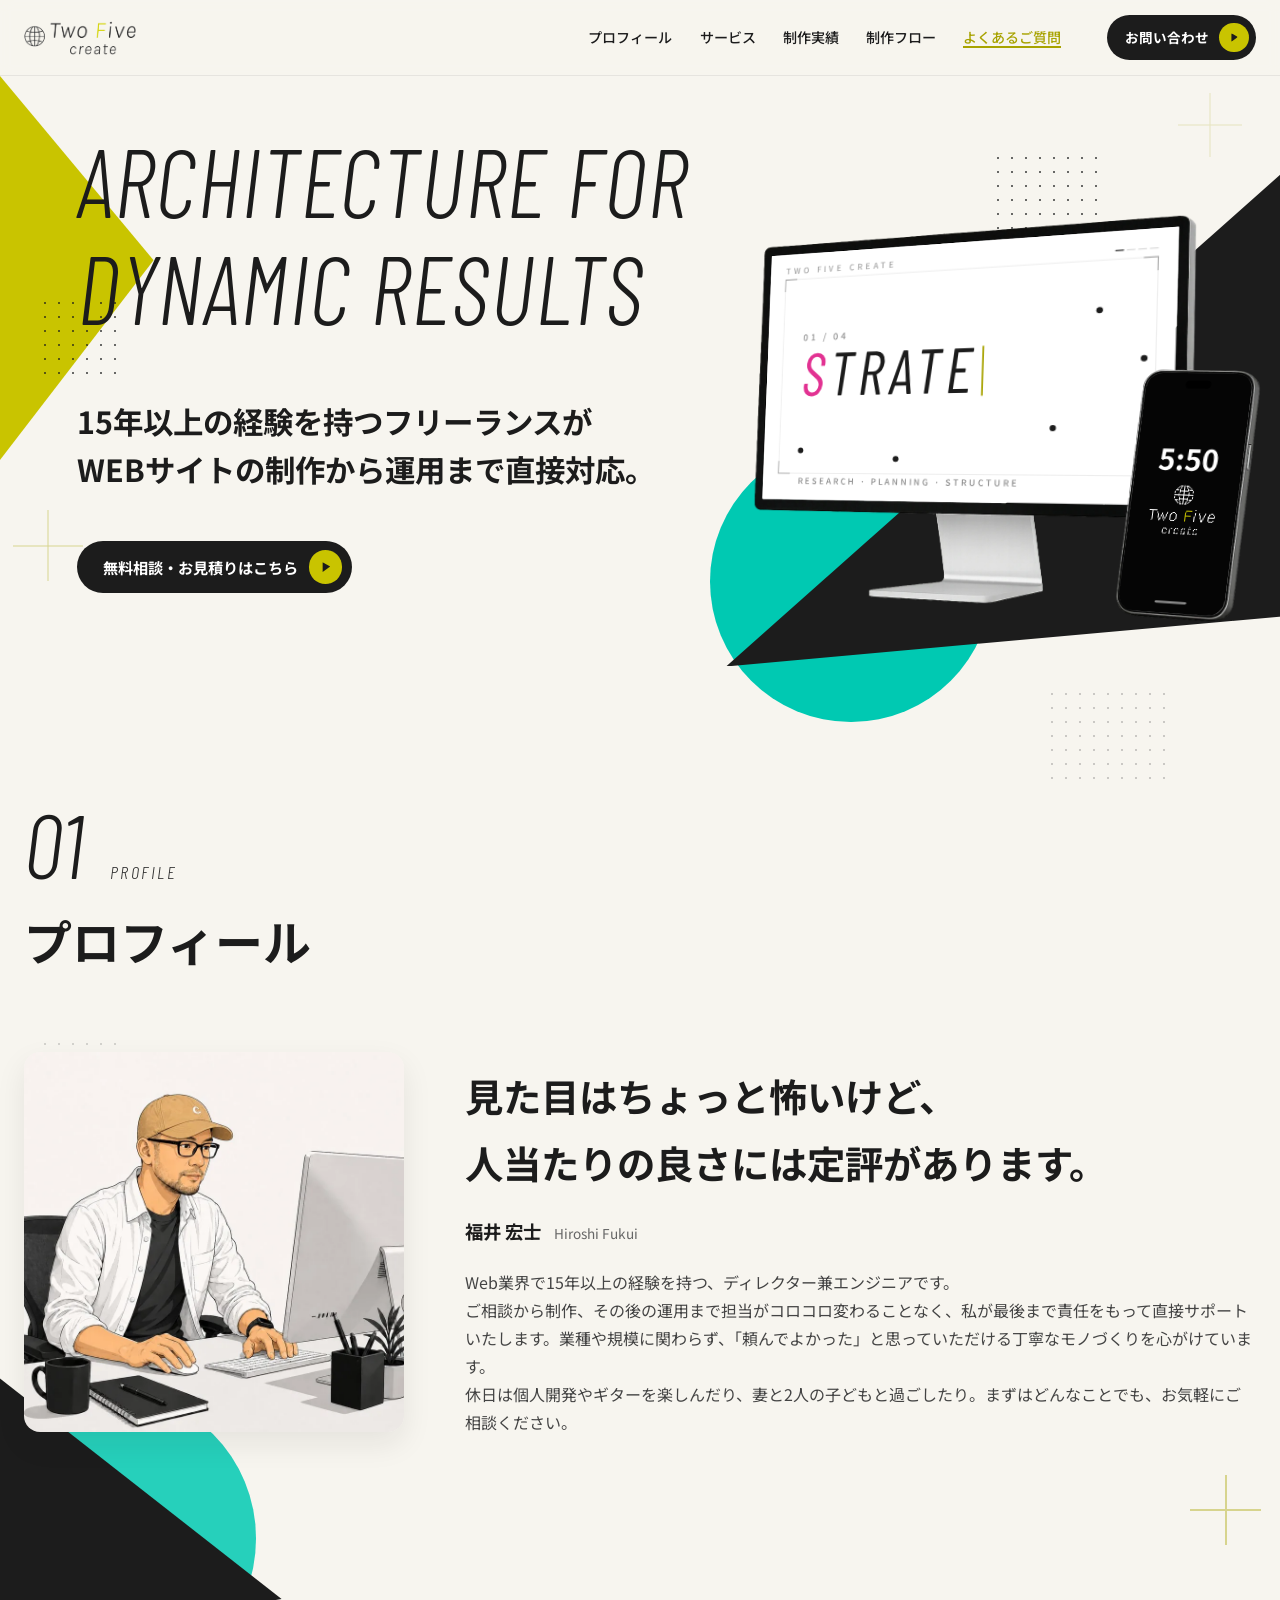
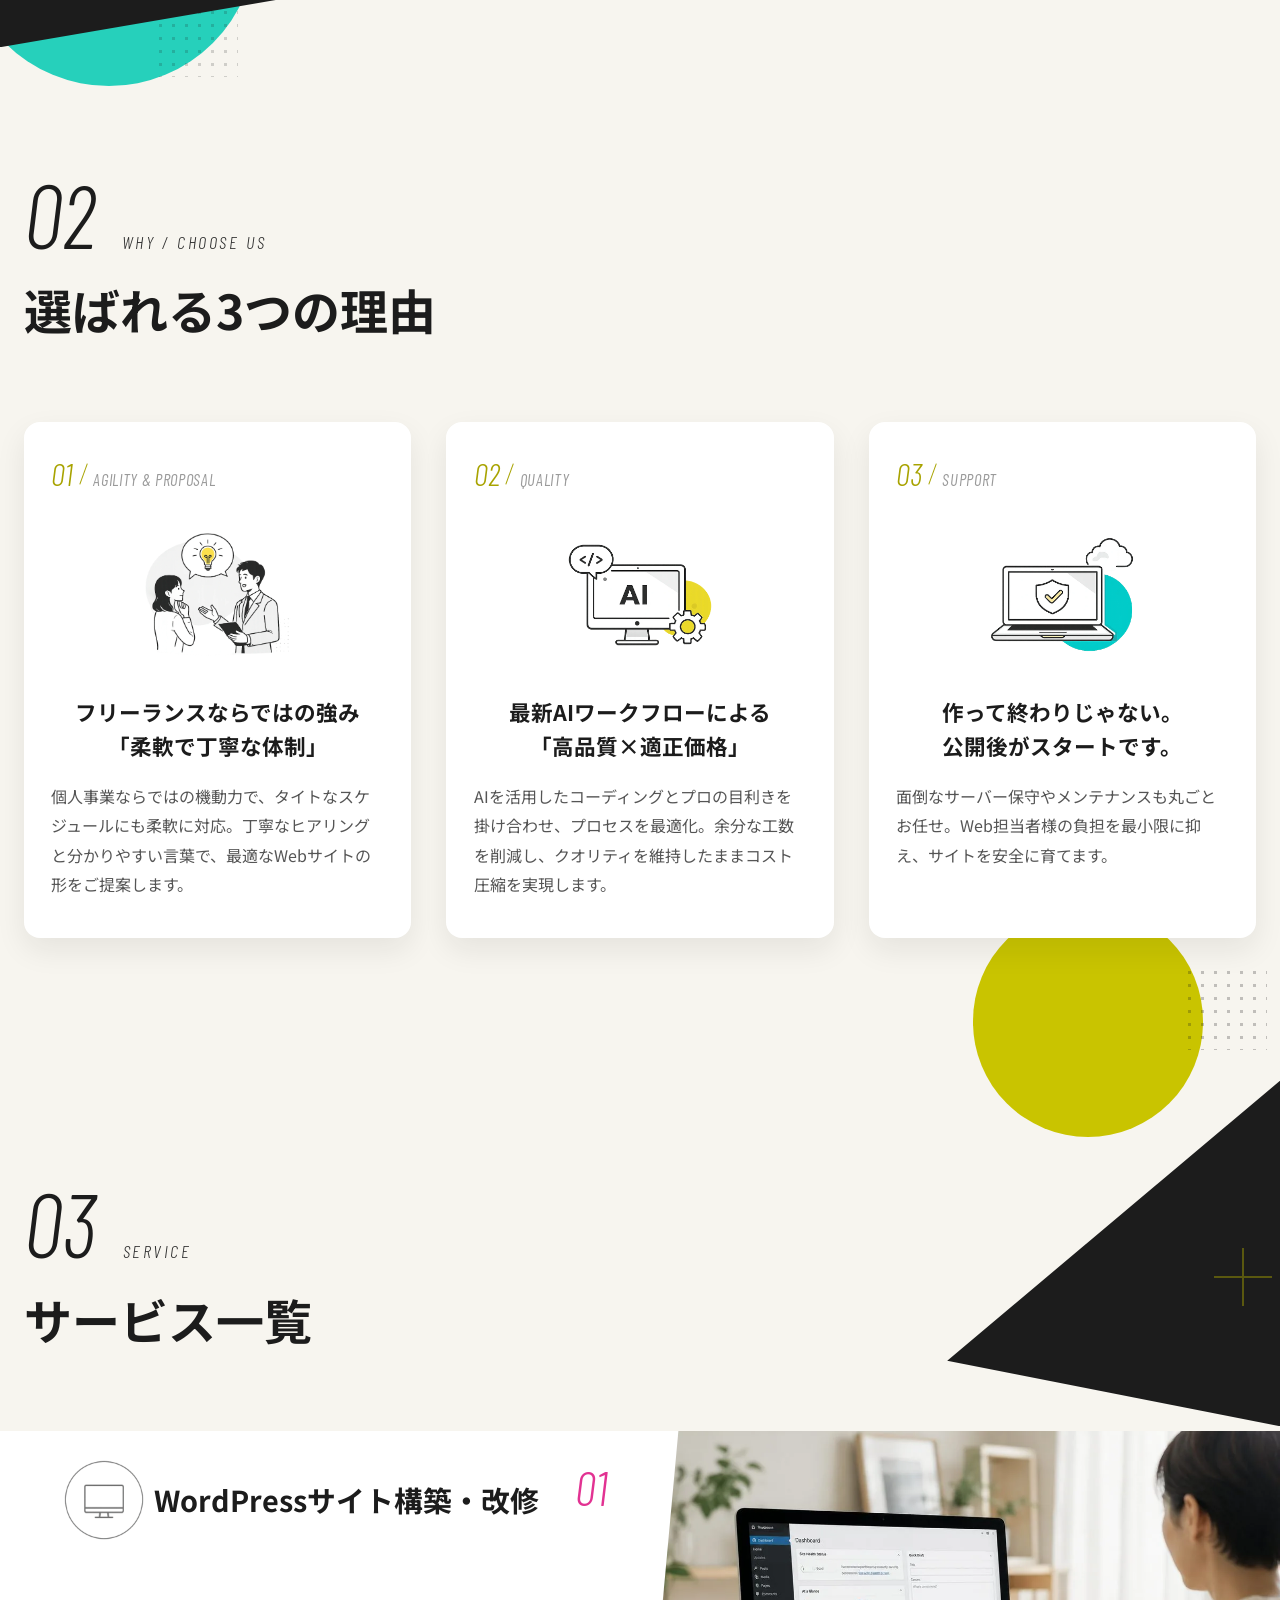
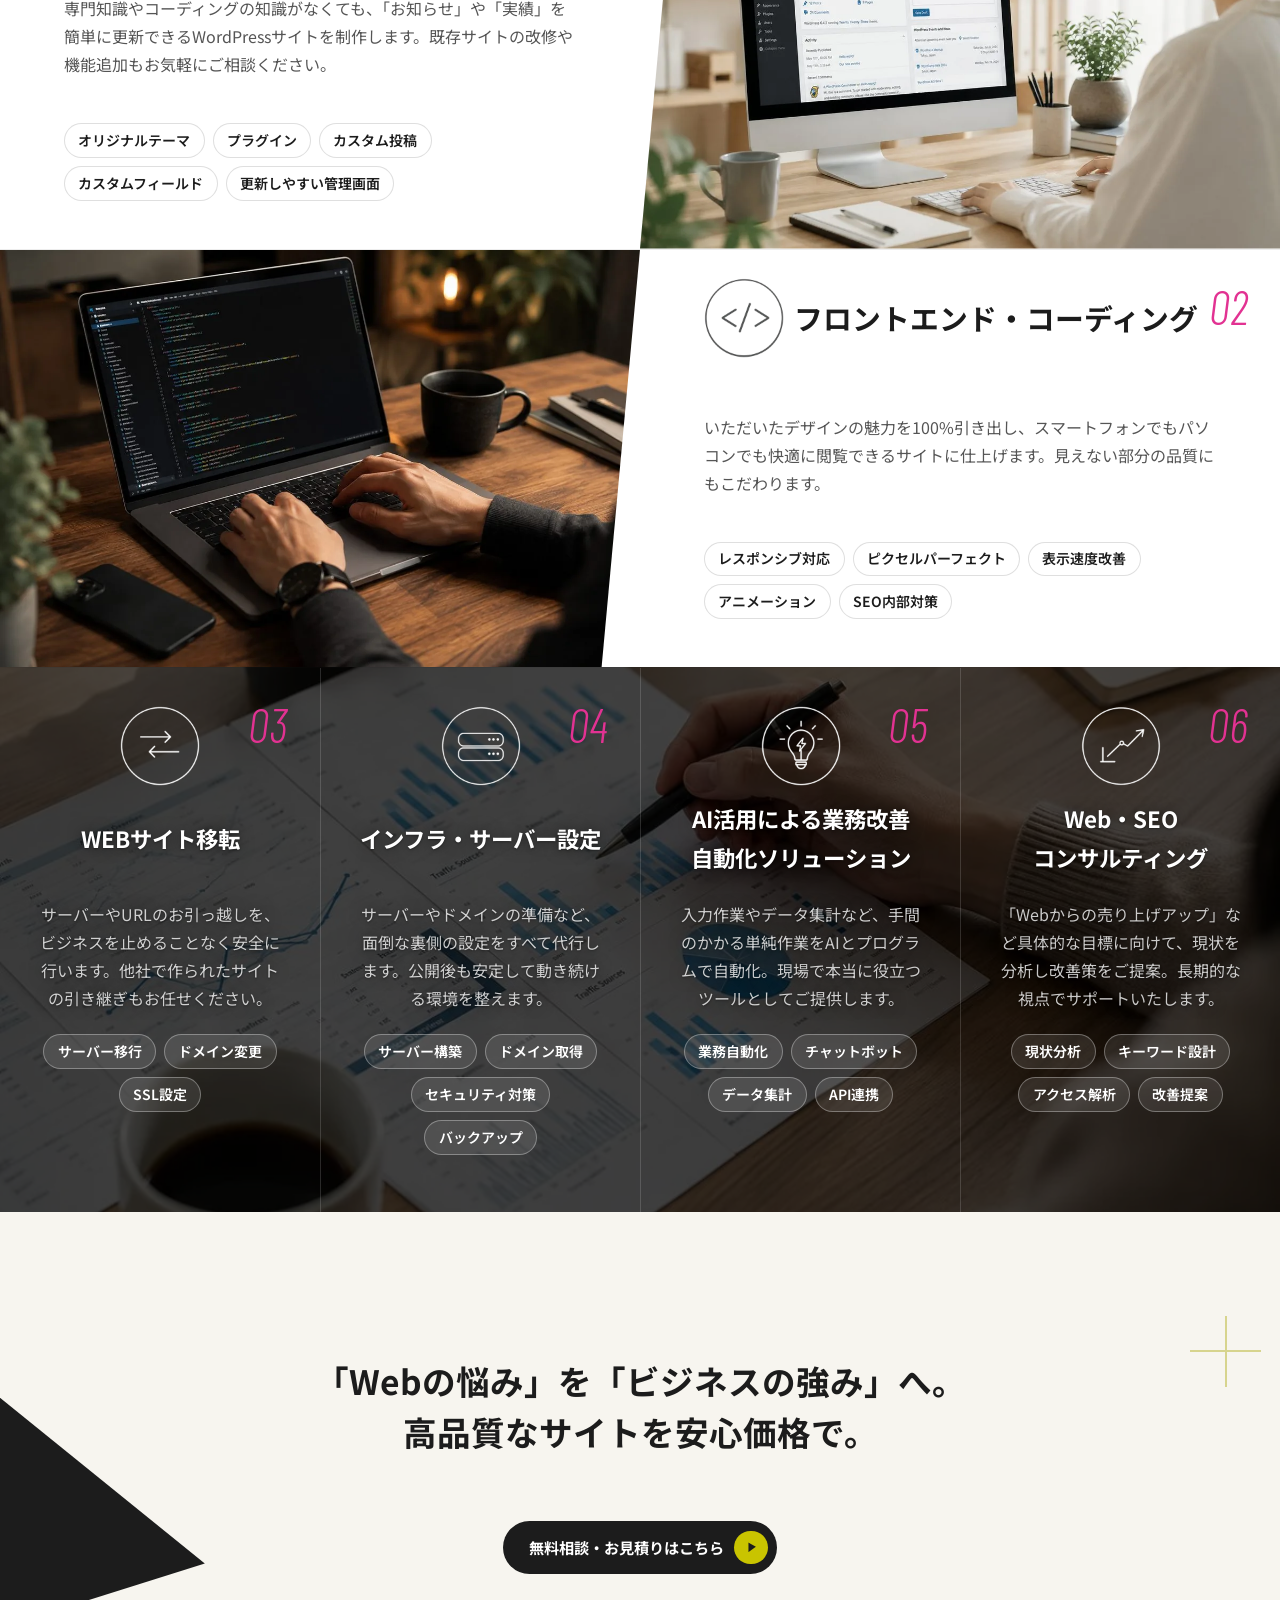
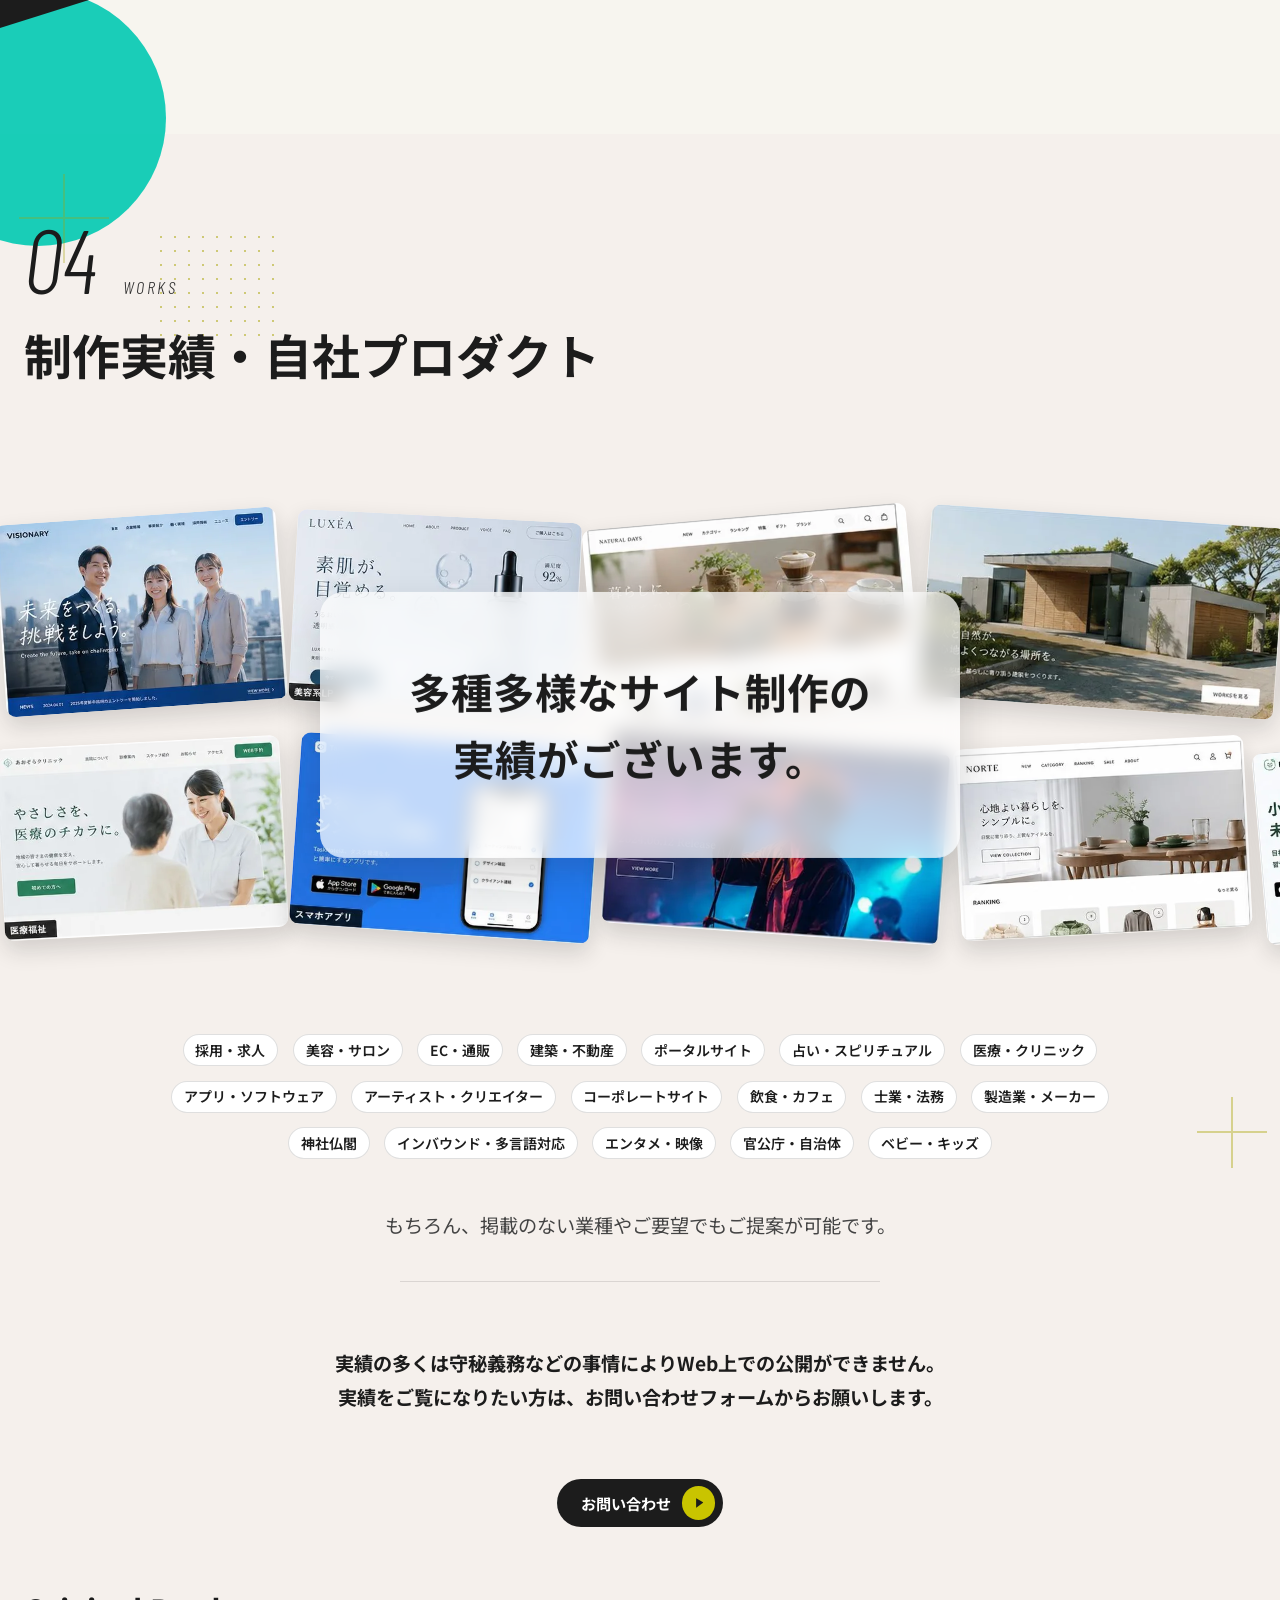
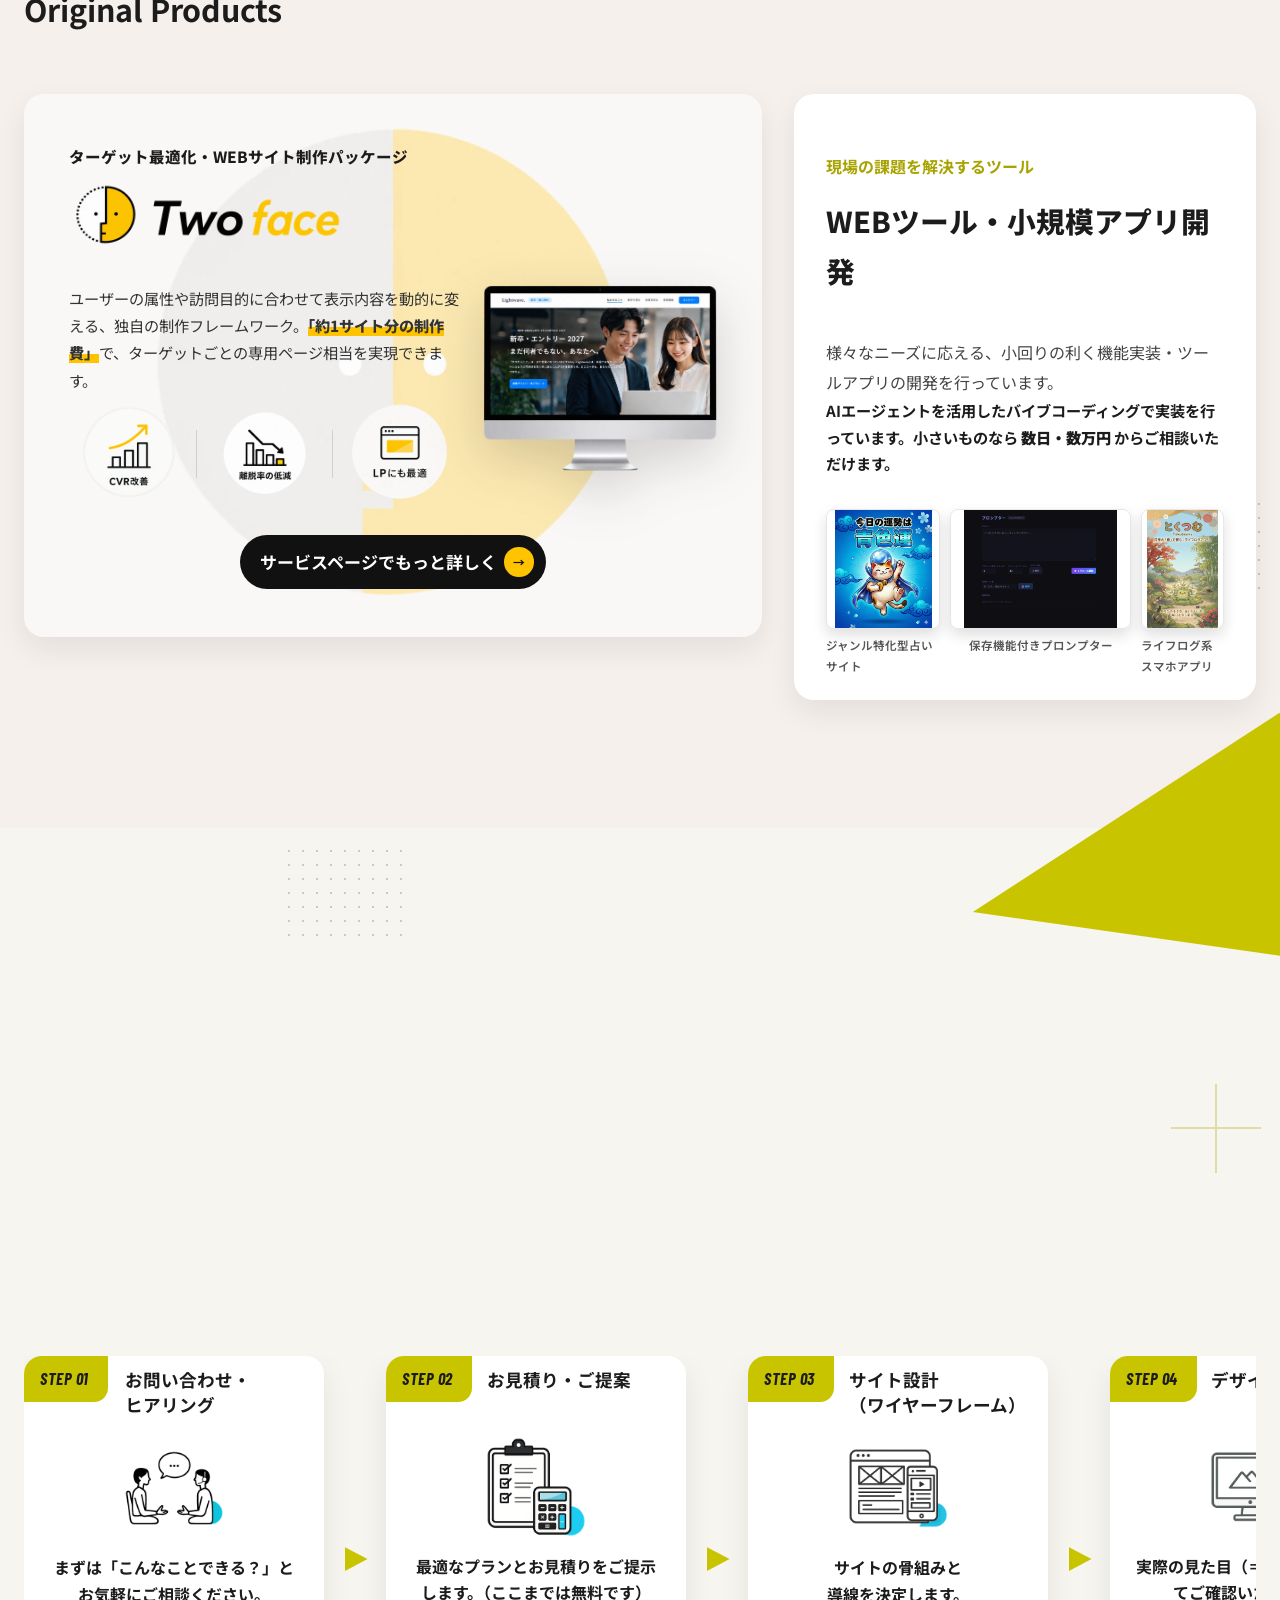
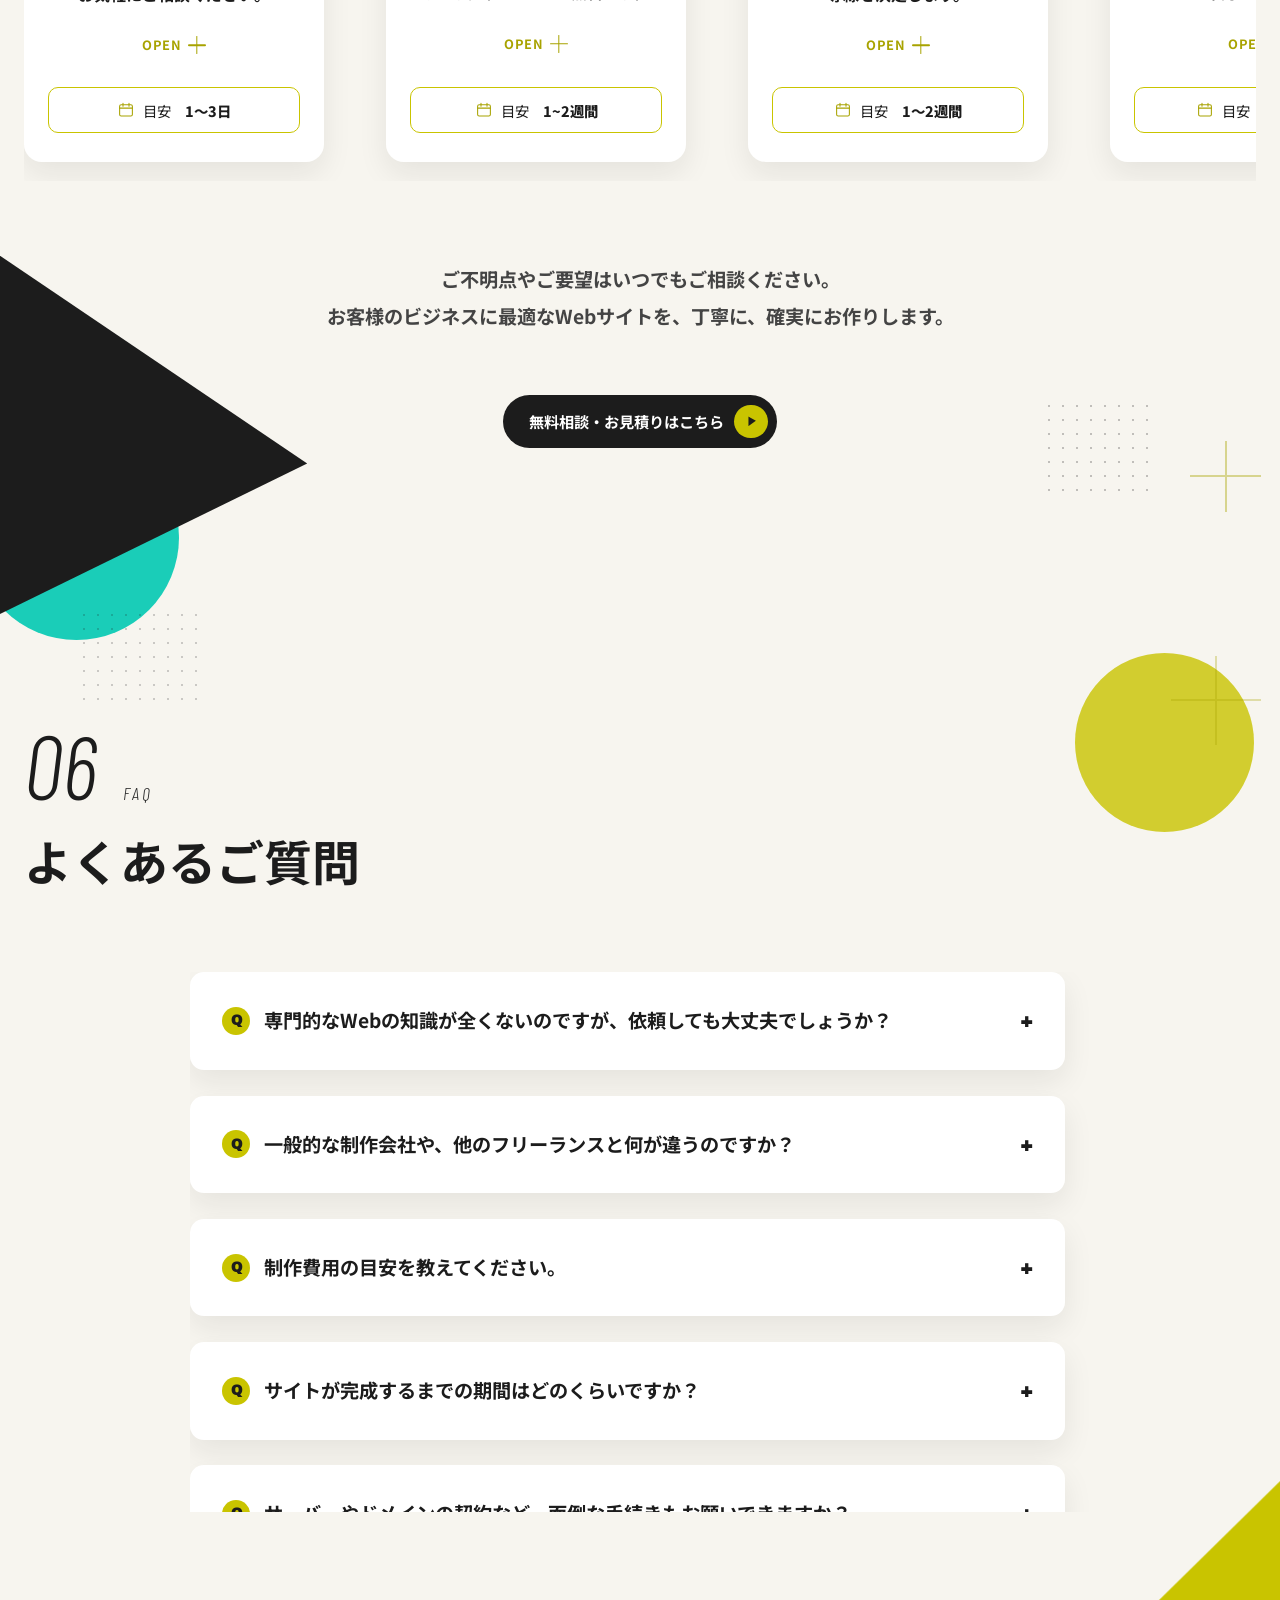
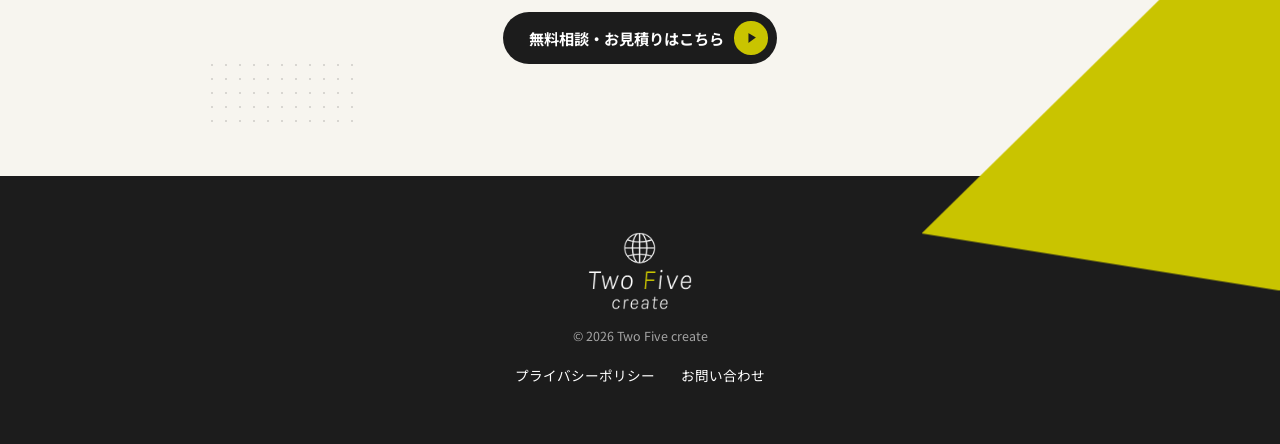
==== commit 4bad0f68: "スマホでヘッダーが上部固定されない不具合を修正 - position:stickyの.site-headerを#appRootの外に移動 - #appRootのoverflow-x:hiddenがst" ====
--- a/index.html
+++ b/index.html
@@ -75,7 +75,9 @@
   </div>
 </div>
 
-<div id="appRoot">
+<!-- .site-headerはposition:sticky。#appRootにoverflow-x:hidden（実機不具合対策、coding-notes参照）を
+     付けているため、その内側に置くとstickyの基準祖先がappRootになり天面固定が効かなくなる。
+     そのためheaderだけappRootの外（bodyの直下）に置く -->
 <header class="site-header">
   <div class="site-header__inner">
     <div class="site-header__brand">
@@ -113,6 +115,7 @@
   </div>
 </header>
 
+<div id="appRoot">
 <div class="drawer-overlay" id="drawerOverlay"></div>
 <nav class="drawer" id="mobileDrawer" aria-hidden="true" inert>
   <a href="#profile">プロフィール</a>
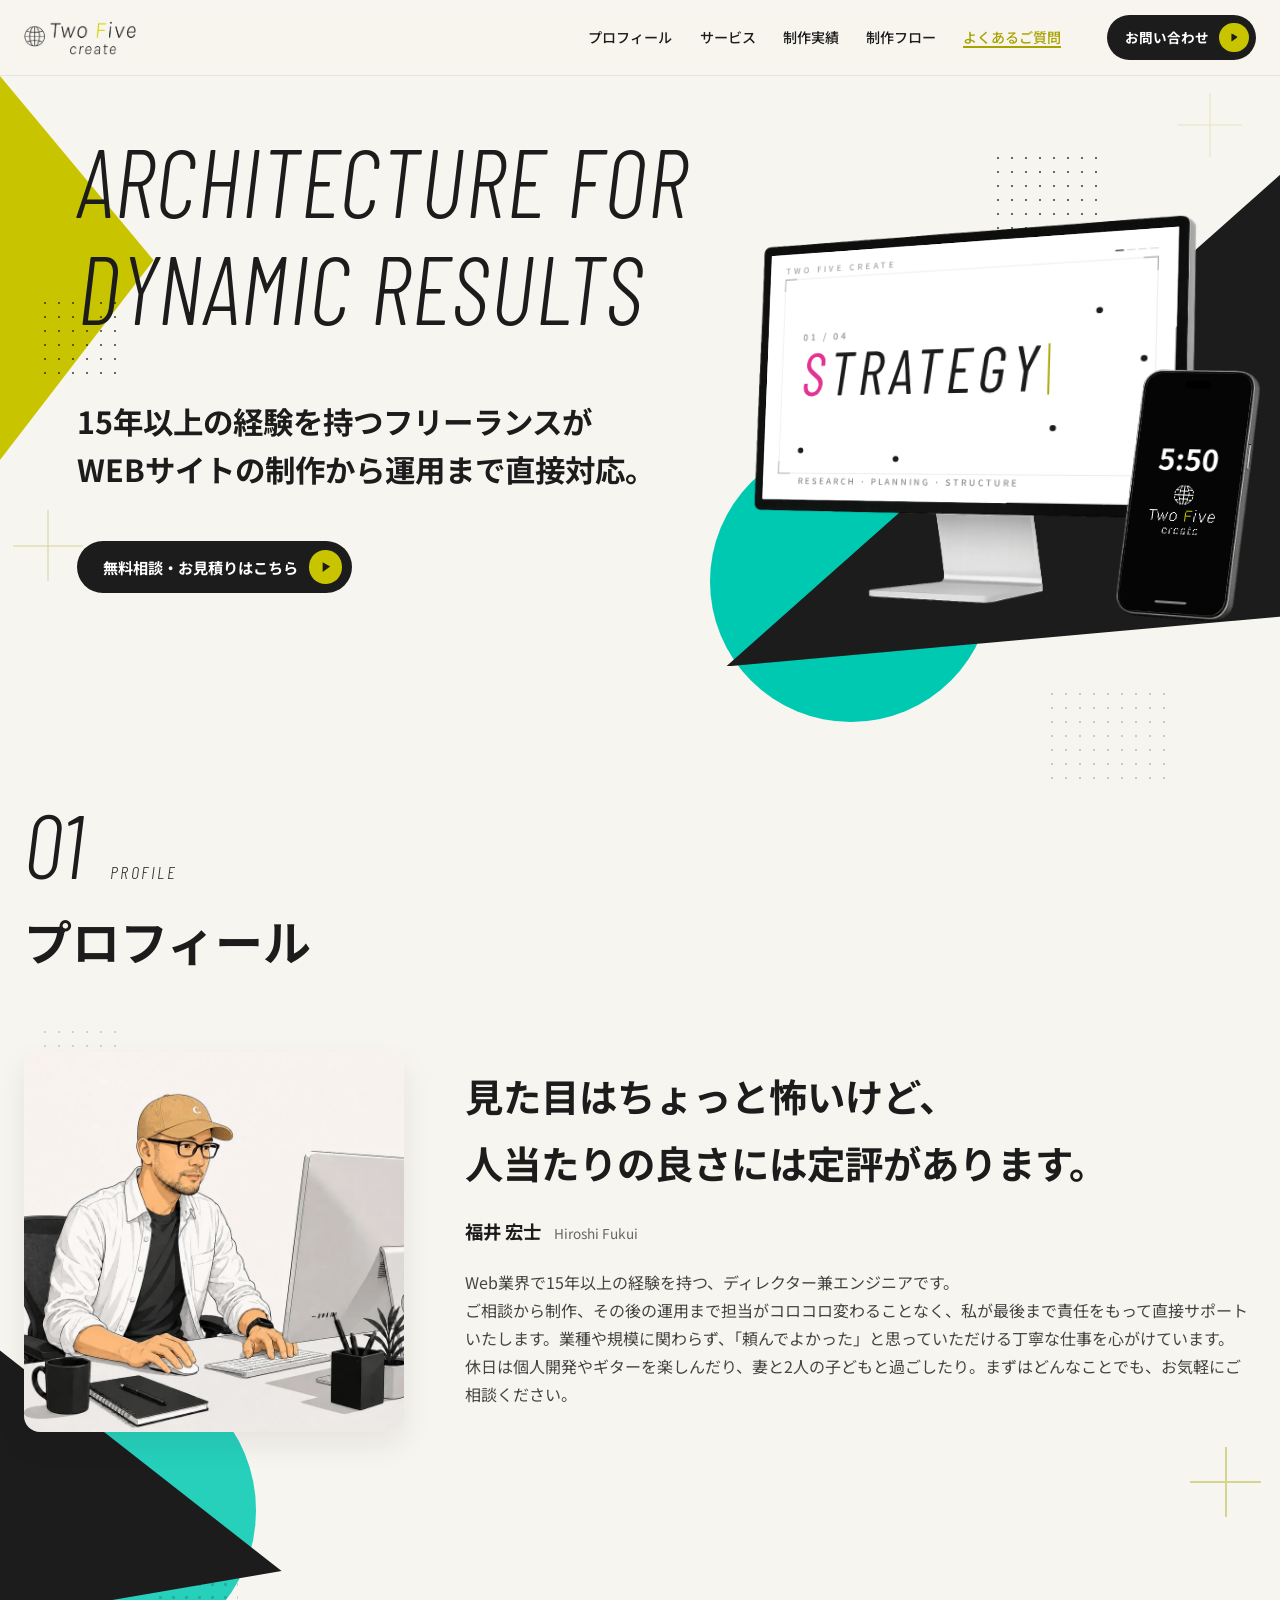
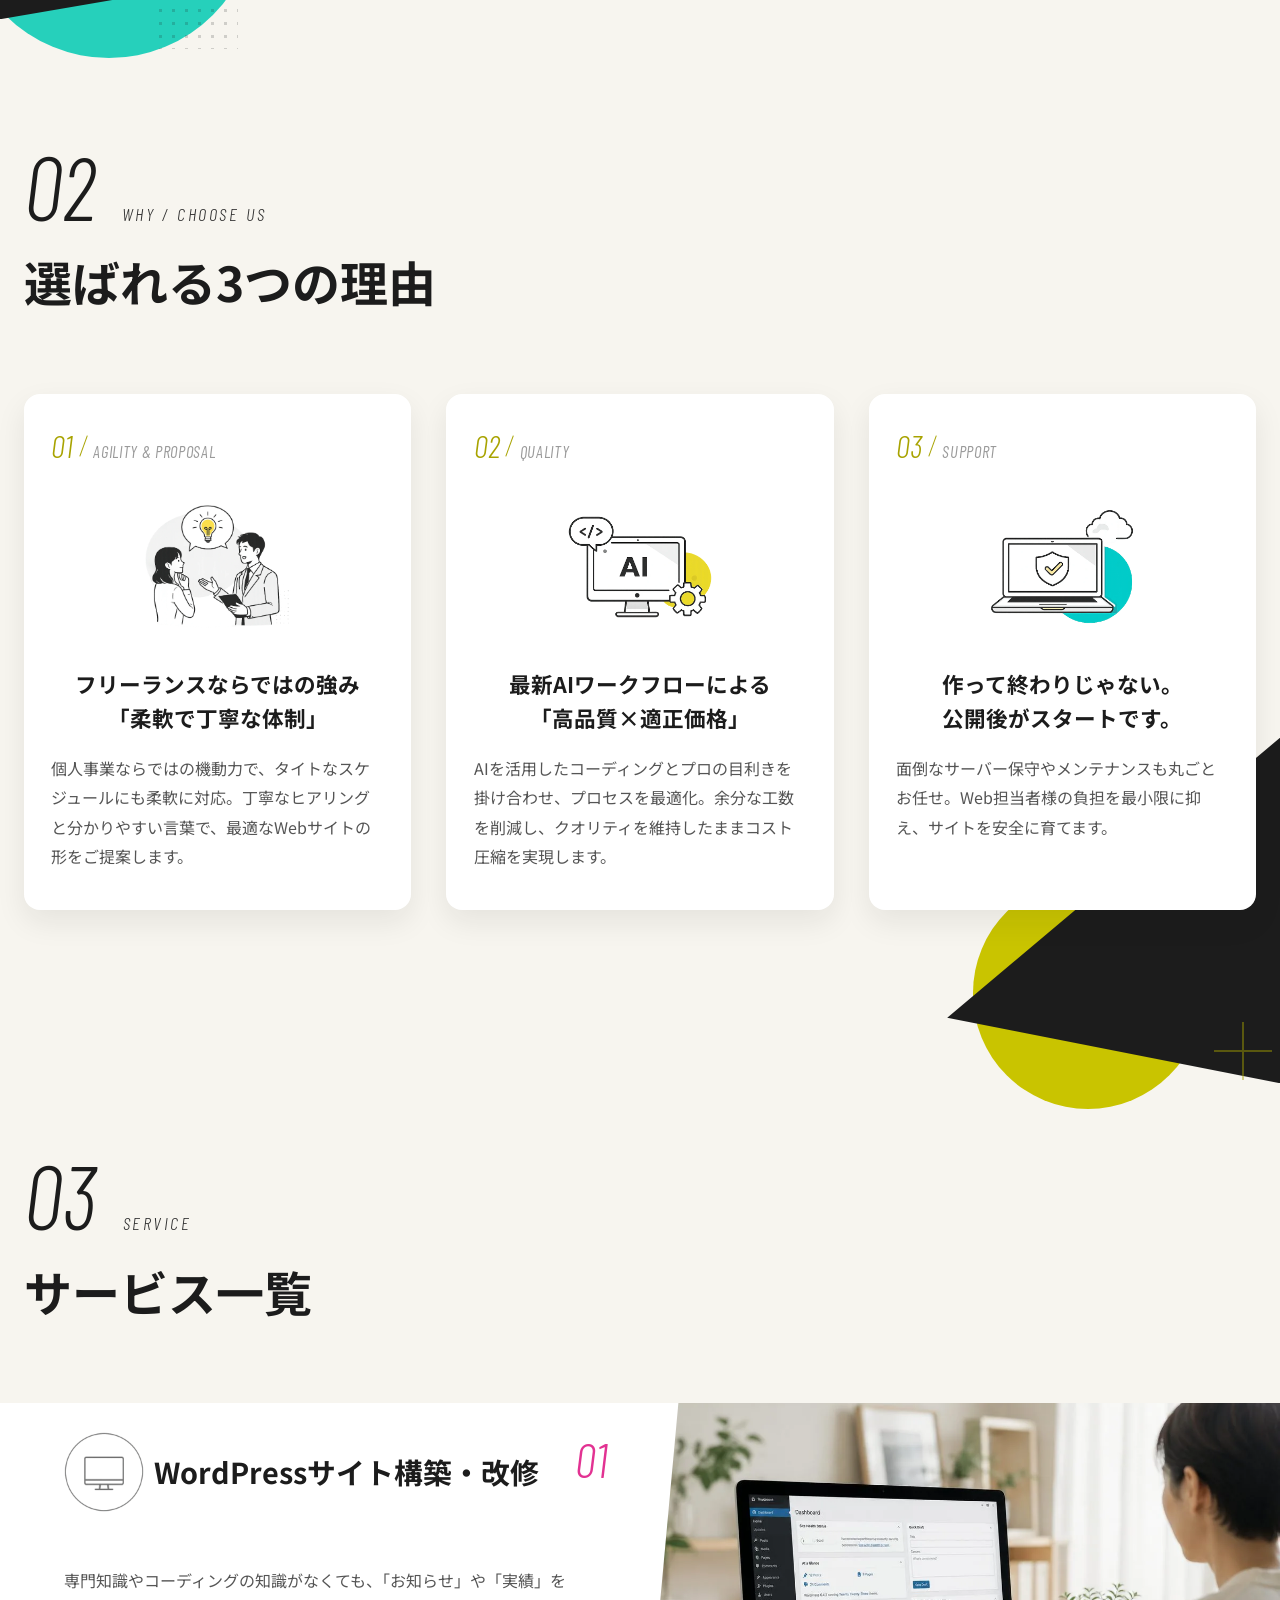
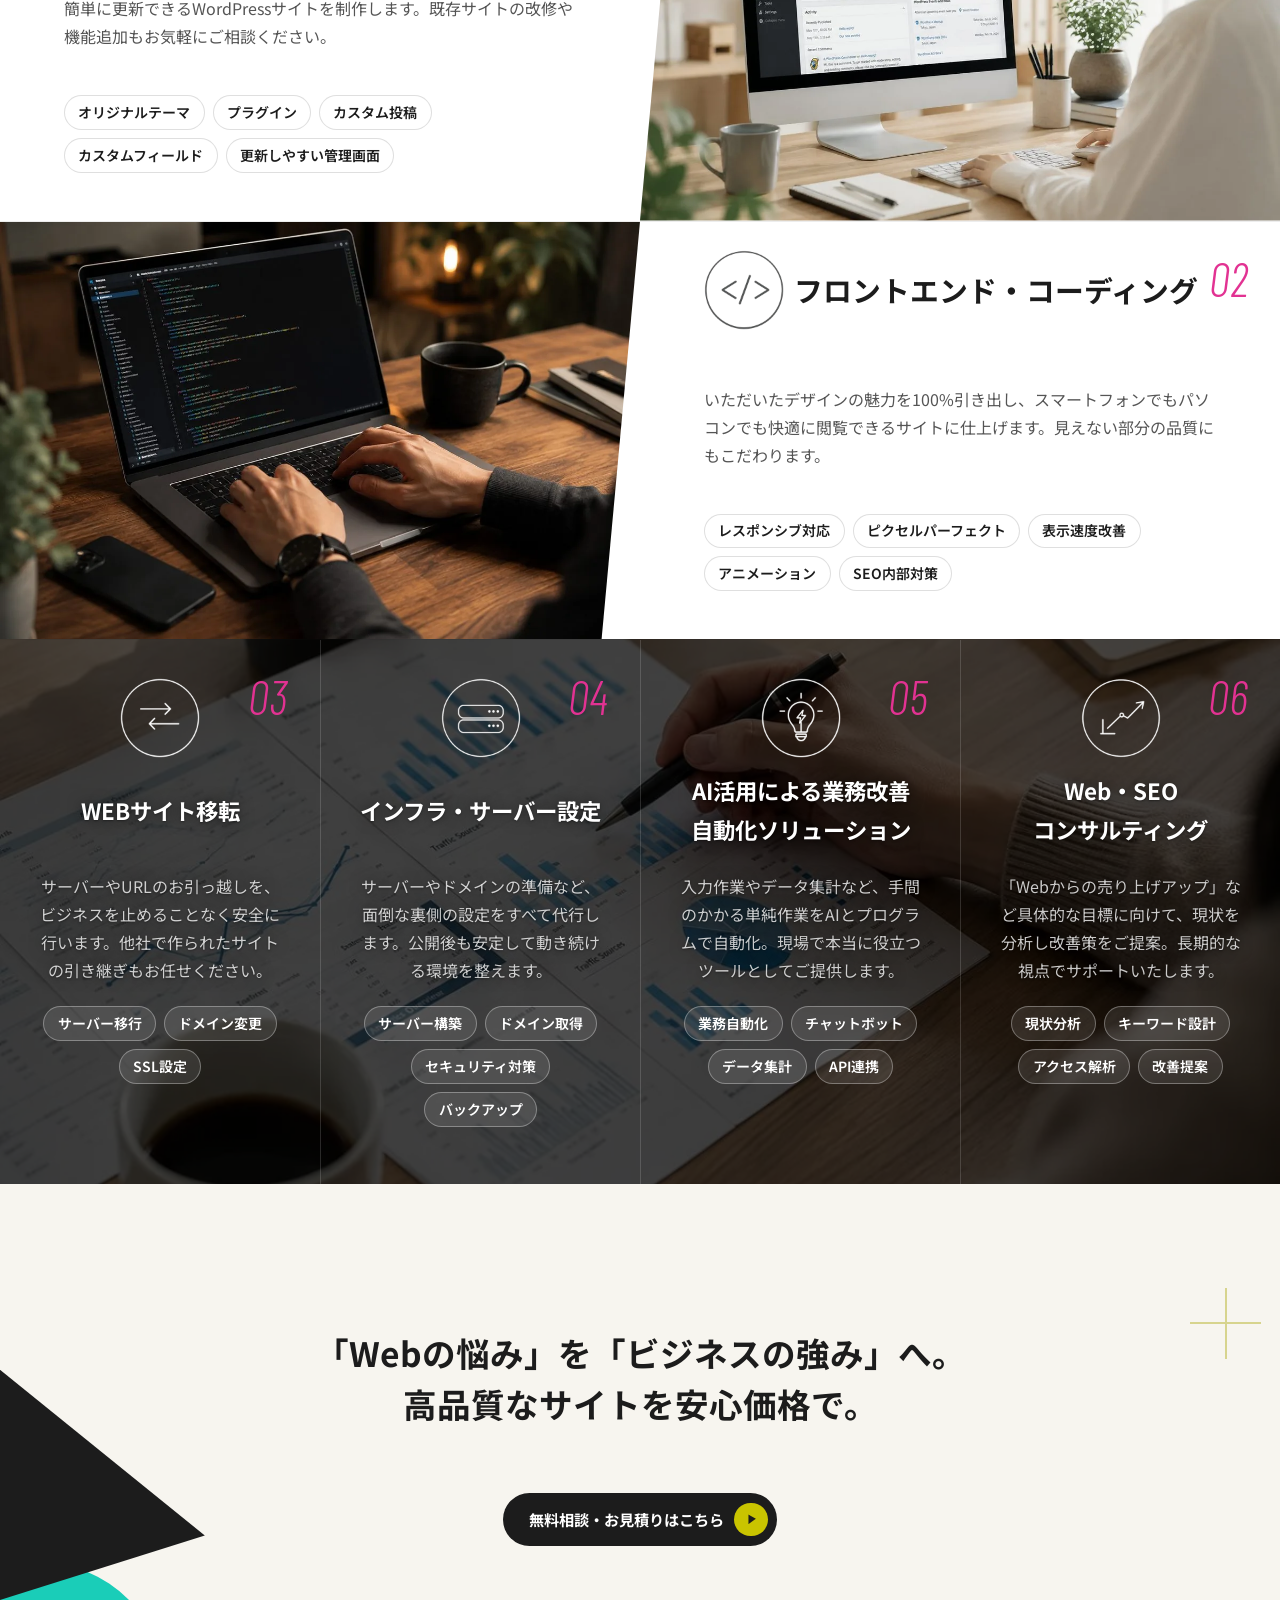
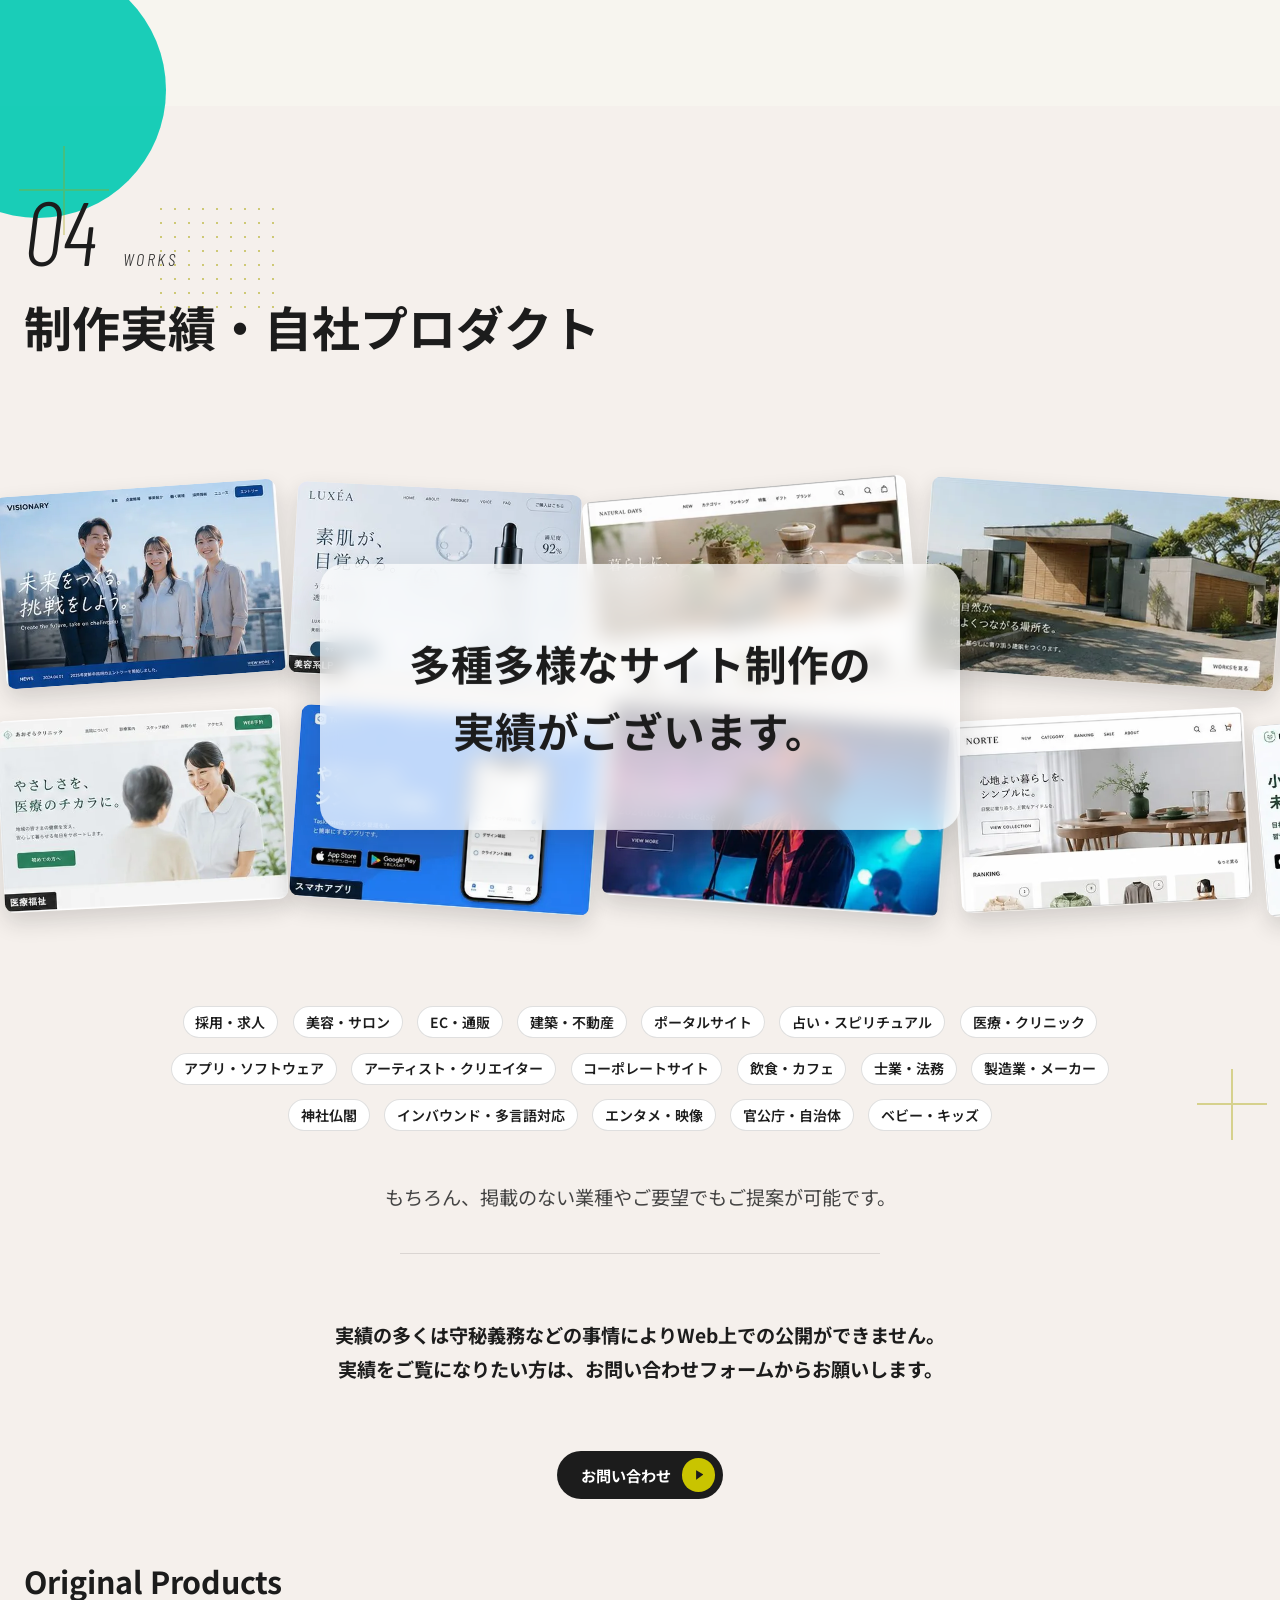
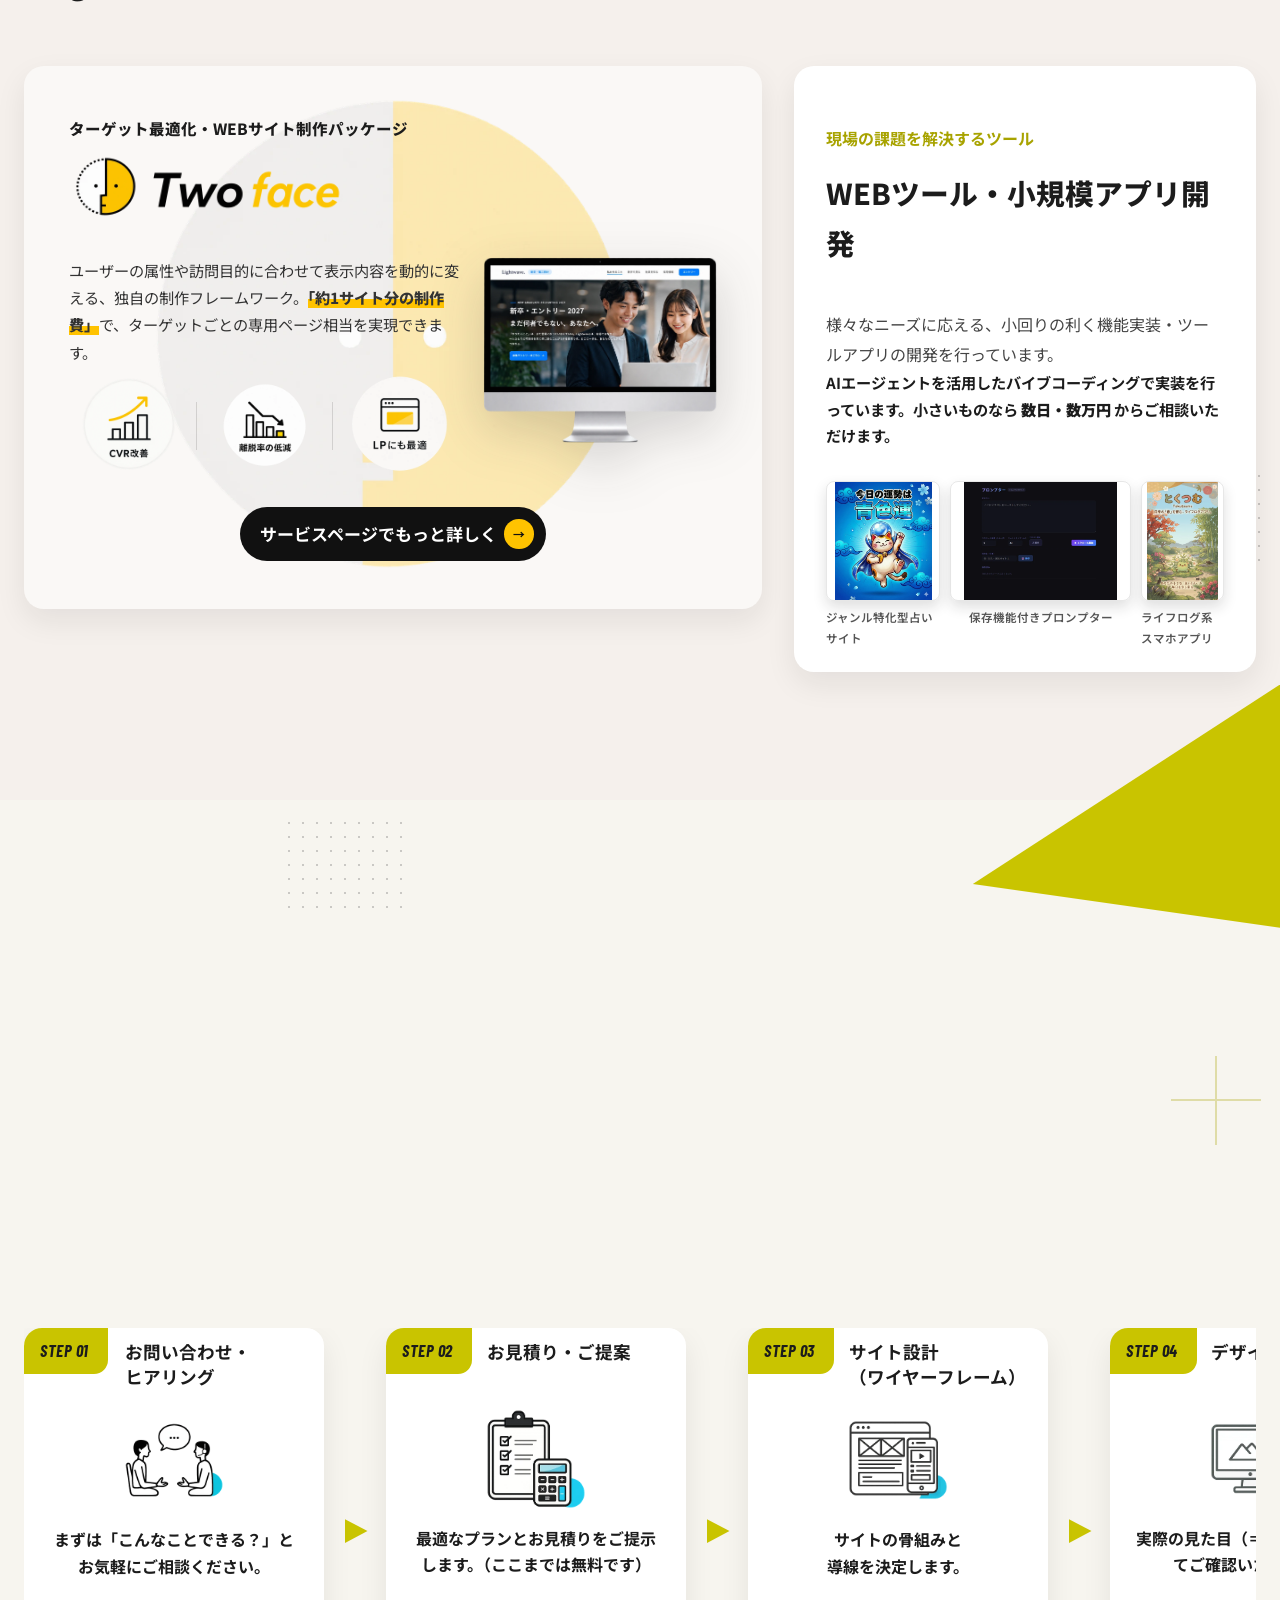
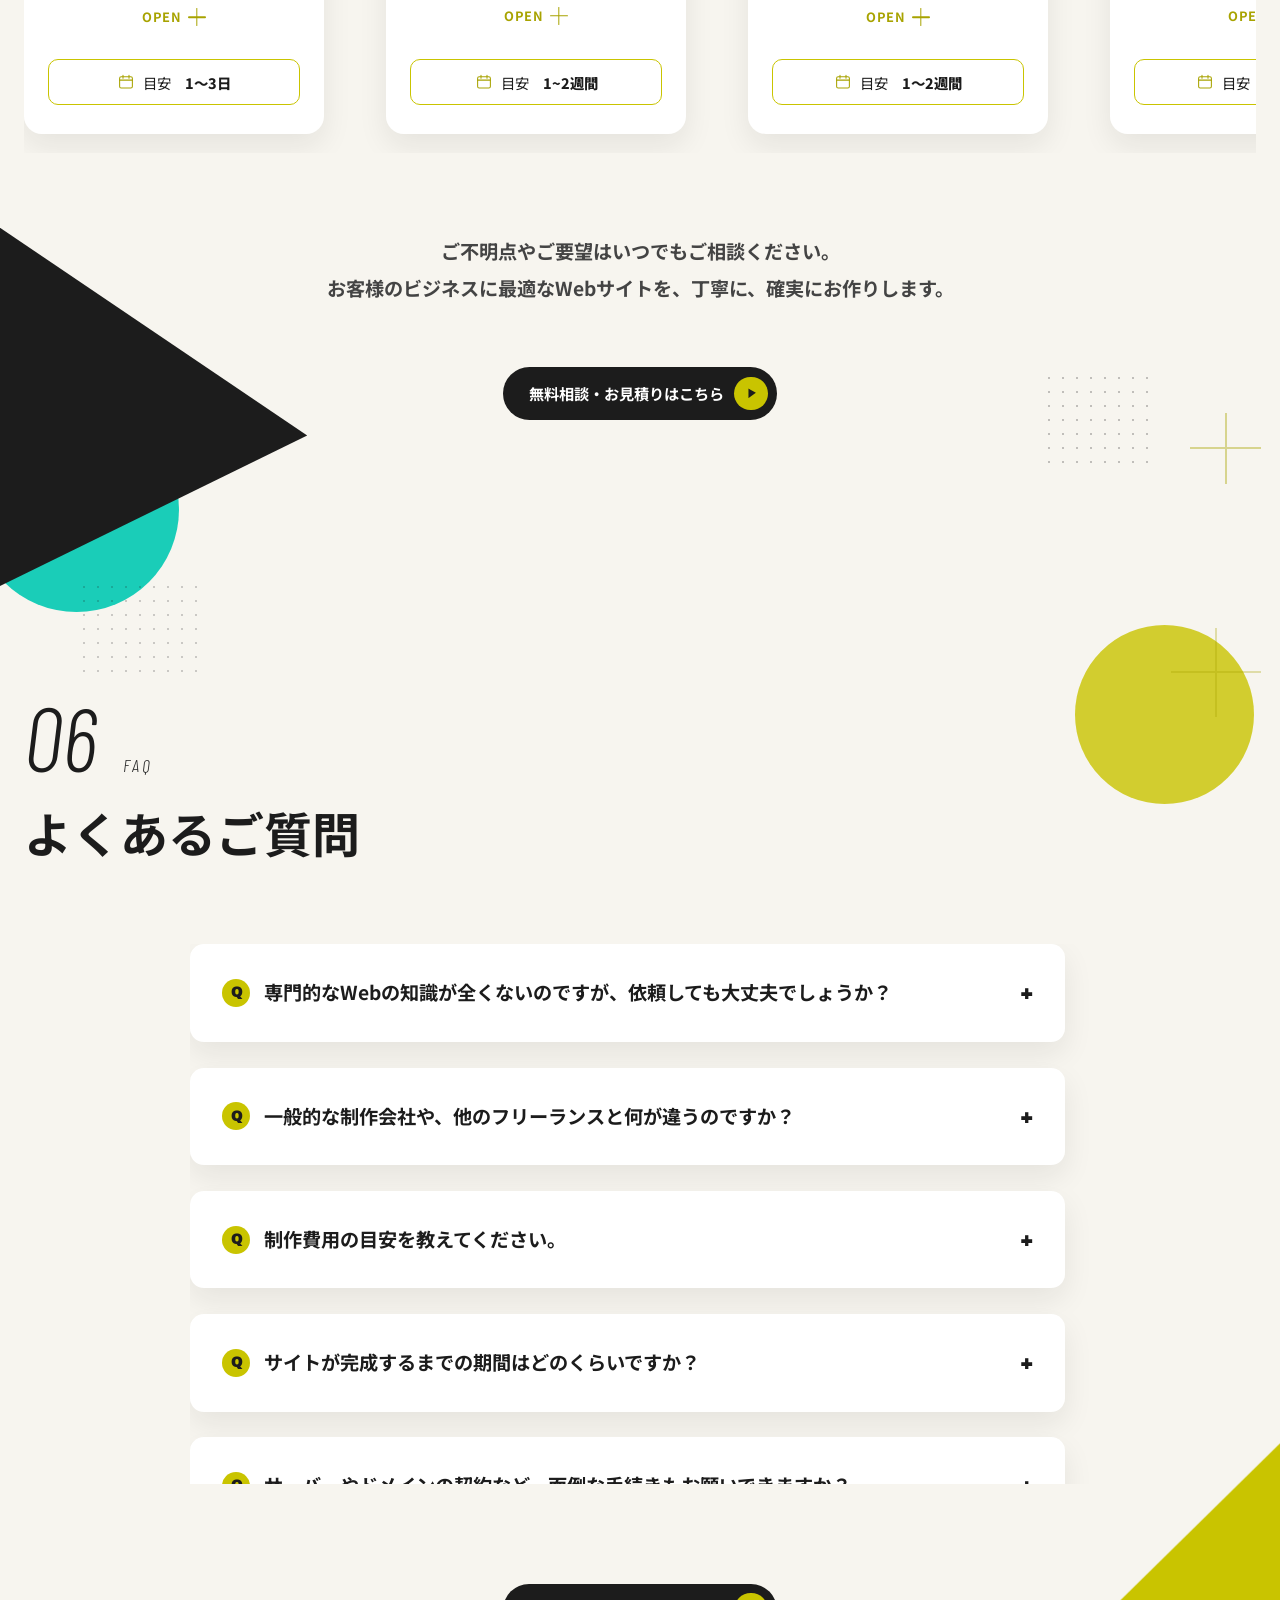
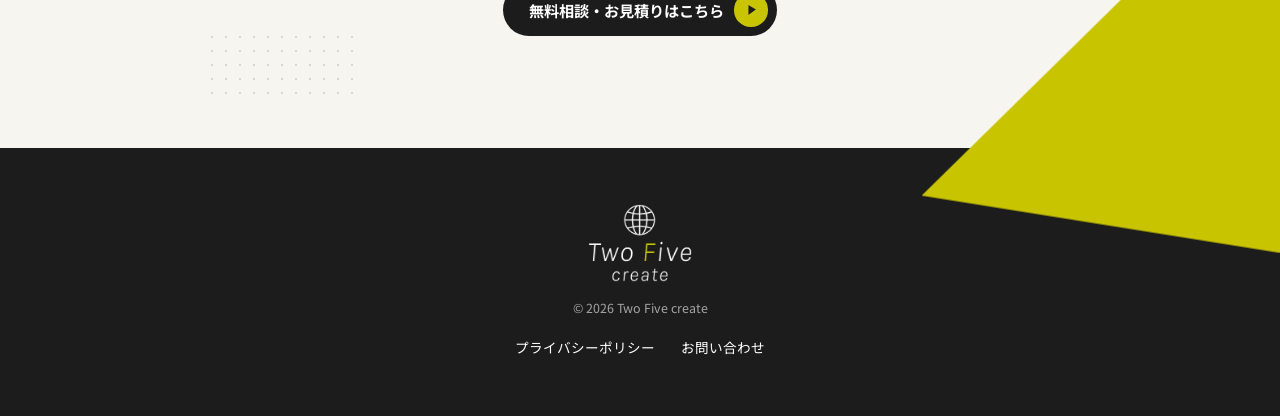
==== commit b3a9443a: "コナミコマンドで発火する隠しイースターエッグを追加 - ↑↑↓↓←→←→BA入力で画面が三角形の破片となって砕け散り、   縦書きメッセージ「おもしろきこともなき世をおもしろく」を表示 - 「元に戻す" ====
--- a/index.html
+++ b/index.html
@@ -1,3 +1,17 @@
+<!--
+  +---------------------------------------------------+
+  |  II   +----+                                      |
+  |       | ^  |                                      |
+  |  +----+----+----+                                 |
+  |  | <  |    |  >  |             +---+     +---+    |
+  |  +----+----+----+              | B |     | A |    |
+  |       | V  |                   +---+     +---+    |
+  |       +----+                                      |
+  +---------------------------------------------------+
+
+        懐かしのコマンド知ってる人は、ためしてみて。
+                 （キーボード推奨）
+-->
 <!DOCTYPE html>
 <html lang="ja">
 <head>
@@ -44,7 +58,7 @@
 
 <link rel="preconnect" href="https://fonts.googleapis.com">
 <link rel="preconnect" href="https://fonts.gstatic.com" crossorigin>
-<link href="https://fonts.googleapis.com/css2?family=Archivo+Black&family=Barlow+Condensed:ital,wght@1,300;1,400;1,500&family=Noto+Sans+JP:wght@400;500;700;900&display=swap" rel="stylesheet">
+<link href="https://fonts.googleapis.com/css2?family=Archivo+Black&family=Barlow+Condensed:ital,wght@1,300;1,400;1,500&family=Noto+Sans+JP:wght@400;500;700;900&family=Noto+Serif+JP:wght@500&display=swap" rel="stylesheet">
 <link rel="stylesheet" href="css/style.css">
 <script type="application/ld+json">
 {
@@ -299,7 +313,7 @@
         <p class="profile__name reveal">福井 宏士 <span>Hiroshi Fukui</span></p>
         <p class="profile__body reveal">
           Web業界で15年以上の経験を持つ、ディレクター兼エンジニアです。<br>
-          ご相談から制作、その後の運用まで担当がコロコロ変わることなく、私が最後まで責任をもって直接サポートいたします。業種や規模に関わらず、「頼んでよかった」と思っていただける丁寧なモノづくりを心がけています。<br>
+          ご相談から制作、その後の運用まで担当がコロコロ変わることなく、私が最後まで責任をもって直接サポートいたします。業種や規模に関わらず、「頼んでよかった」と思っていただける丁寧な仕事を心がけています。<br>
           休日は個人開発やギターを楽しんだり、妻と2人の子どもと過ごしたり。まずはどんなことでも、お気軽にご相談ください。
         </p>
       </div>
@@ -853,6 +867,15 @@
   </div>
 </div>
 -->
+
+<!-- コナミコマンド（↑↑↓↓←→←→BA）入力で発火する隠し演出。ロジックはjs/main.js末尾のkonami関連ブロック参照 -->
+<div class="konami-egg" id="konamiEgg" role="dialog" aria-modal="true" aria-label="隠しメッセージ" hidden>
+  <div class="konami-egg__shards" id="konamiShards" aria-hidden="true"></div>
+  <div class="konami-egg__message">
+    <button type="button" class="konami-egg__restore" id="konamiRestore">元に戻す</button>
+    <p class="konami-egg__text">おもしろきこともなき世をおもしろく</p>
+  </div>
+</div>
 
 <script src="js/main.js"></script>
 <!-- FAQPage構造化データ：「よくあるご質問」セクション（事業会社様向け内容）と同じ内容を静的に埋め込み。
--- a/css/style.css
+++ b/css/style.css
@@ -2337,3 +2337,120 @@
   .legal { padding: 3rem 1.25rem 5rem; }
   .legal h1 { margin-bottom: 2rem; }
 }
+
+/* ==========================================================================
+   隠し要素：コナミコマンド（↑↑↓↓←→←→BA）入力で発火するイースターエッグ
+   実際の画面をスクリーンショットするわけではなく、paper色のタイルを疑似的に
+   砕いて黒背景を露出させる演出。タイル生成・アニメーション制御はjs/main.js側
+   ========================================================================== */
+.konami-egg {
+  position: fixed;
+  inset: 0;
+  z-index: 10000;
+  overflow: hidden;
+  background: #000;
+}
+.konami-egg[hidden] { display: none; }
+.konami-egg__shards {
+  position: absolute;
+  inset: 0;
+}
+.konami-shard {
+  position: absolute;
+  background: var(--paper);
+  box-shadow: 0 0 0 1px rgba(28, 28, 28, 0.12) inset;
+  animation-name: konamiShatter;
+  animation-duration: 0.75s;
+  animation-timing-function: cubic-bezier(0.55, 0, 0.85, 0.2);
+  animation-fill-mode: forwards;
+}
+@keyframes konamiShatter {
+  0% { transform: translate(0, 0) rotate(0deg) scale(1); opacity: 1; }
+  70% { opacity: 1; }
+  100% { transform: translate(var(--tx, 0), var(--ty, 0)) rotate(var(--rot, 0deg)) scale(0.5); opacity: 0; }
+}
+/* 「元に戻す」時：同じキーフレームを逆再生し、散らばった破片が中央に集まって
+   画面を覆う＝クラッシュの逆再生に見せる。both指定で開始前は散った状態、
+   終了後は組み上がった状態をそれぞれ保持する */
+.konami-shard--reverse {
+  animation-direction: reverse;
+  animation-fill-mode: both;
+}
+.konami-egg__message {
+  position: absolute;
+  inset: 0;
+  display: flex;
+  align-items: center;
+  justify-content: center;
+  padding: 2rem;
+  pointer-events: none;
+  transition: opacity 0.32s ease;
+}
+.konami-egg.is-revealed .konami-egg__message {
+  pointer-events: auto;
+}
+.konami-egg.is-closing .konami-egg__message {
+  opacity: 0;
+  pointer-events: none;
+}
+.konami-egg__text {
+  writing-mode: vertical-rl;
+  /* height:max-content はブロックサイズのキーワードとしてエンジンによって
+     縦書きレイアウトで正しく計算されないことがあり、flexコンテナの高さを基準に
+     折り返されて2列に割れてしまう。white-space:nowrapで折り返し自体を止める */
+  white-space: nowrap;
+  font-family: "Noto Serif JP", "Hiragino Mincho ProN", serif;
+  font-weight: 500;
+  color: var(--white);
+  /* 画面の縦幅に応じて可変（vh基準）にし、縦に短い画面でも収まるようにする */
+  font-size: clamp(0.95rem, 3vh, 2rem);
+  letter-spacing: 0.3em;
+  line-height: 2;
+  margin: 0;
+}
+/* 1文字ずつ<span>に分割し（js/main.js側で生成）、先頭（上）の文字から順に
+   フェード＋わずかに上から降りてくるアニメーションで表示する */
+.konami-egg__char {
+  display: inline-block;
+  opacity: 0;
+  transform: translateY(-0.6em);
+}
+.konami-egg.is-revealed .konami-egg__char {
+  animation: konamiCharIn 0.9s cubic-bezier(0.22, 1, 0.36, 1) forwards;
+  animation-delay: var(--char-delay, 0s);
+}
+@keyframes konamiCharIn {
+  0% { opacity: 0; transform: translateY(-0.6em); }
+  100% { opacity: 1; transform: translateY(0); }
+}
+.konami-egg__restore {
+  position: absolute;
+  left: clamp(1rem, 5vw, 2.5rem);
+  bottom: clamp(1.2rem, 6vh, 3rem);
+  padding: 0;
+  border: 0;
+  background: none;
+  color: rgba(255, 255, 255, 0.7);
+  font-family: var(--font-jp);
+  font-size: 0.8rem;
+  letter-spacing: 0.04em;
+  text-decoration: underline;
+  text-underline-offset: 0.25em;
+  cursor: pointer;
+  outline: none;
+  opacity: 0;
+  /* 文字が出そろった頃にふわっと現れる（遅延はjs/main.js側で文字数に応じて設定） */
+  transition: opacity 1s ease, color 0.2s ease;
+}
+.konami-egg.is-revealed .konami-egg__restore {
+  opacity: 1;
+}
+.konami-egg__restore:hover,
+.konami-egg__restore:focus-visible {
+  color: var(--white);
+}
+@media (prefers-reduced-motion: reduce) {
+  .konami-shard { animation: none; opacity: 0; }
+  .konami-egg__char { animation: none; opacity: 1; transform: none; }
+  .konami-egg__restore { transition: none; }
+}
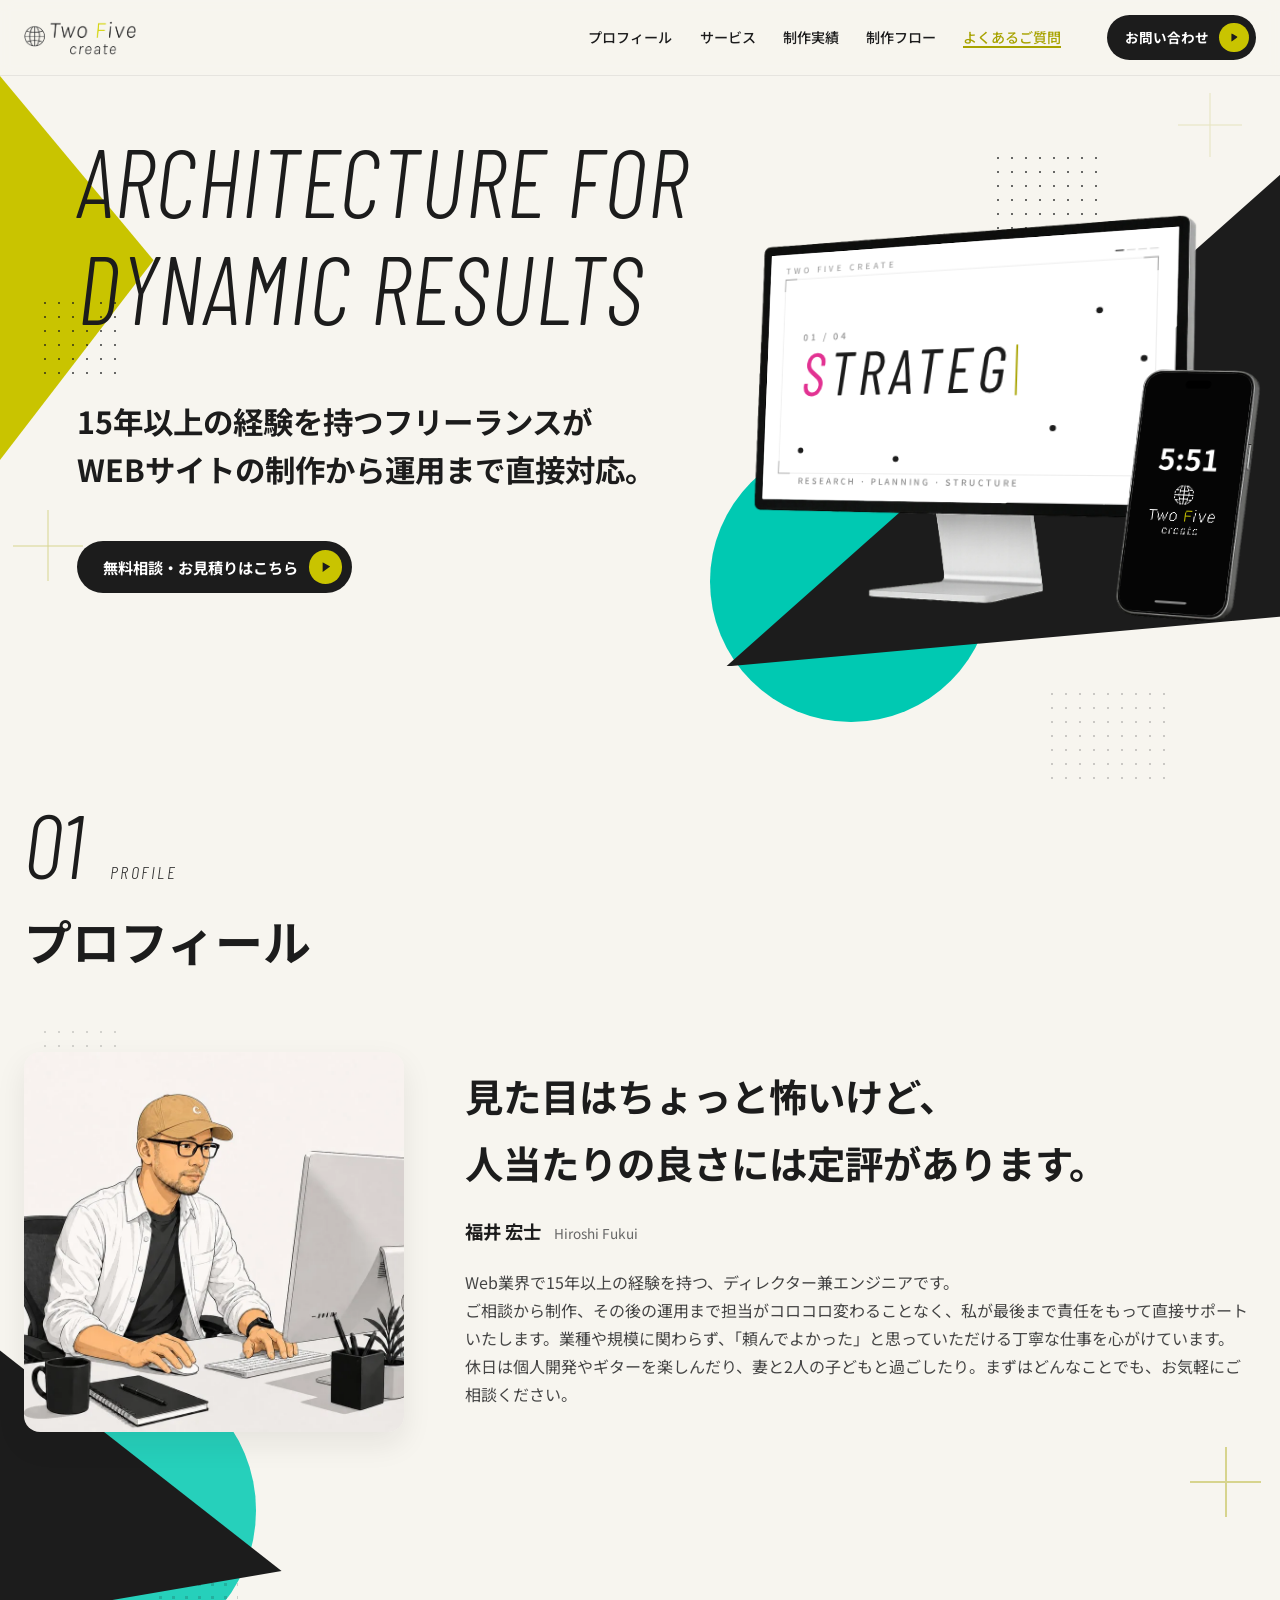
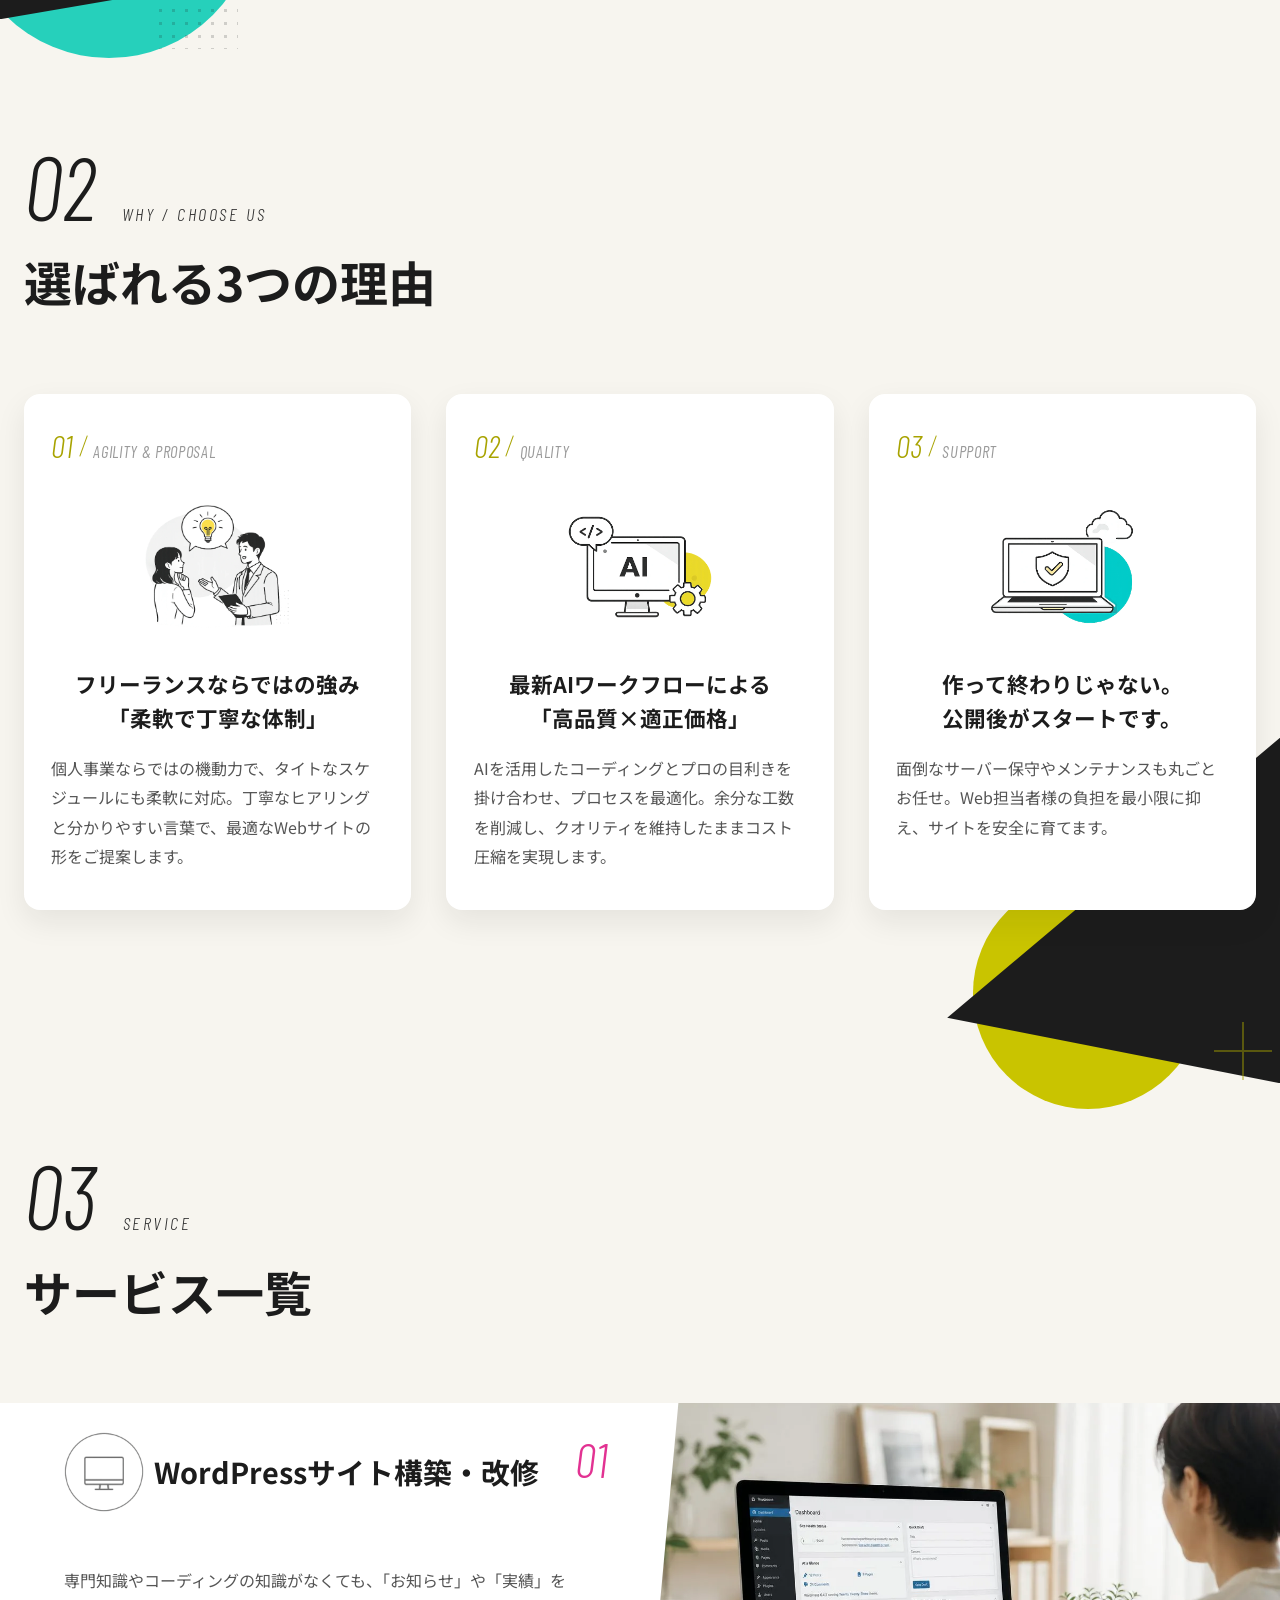
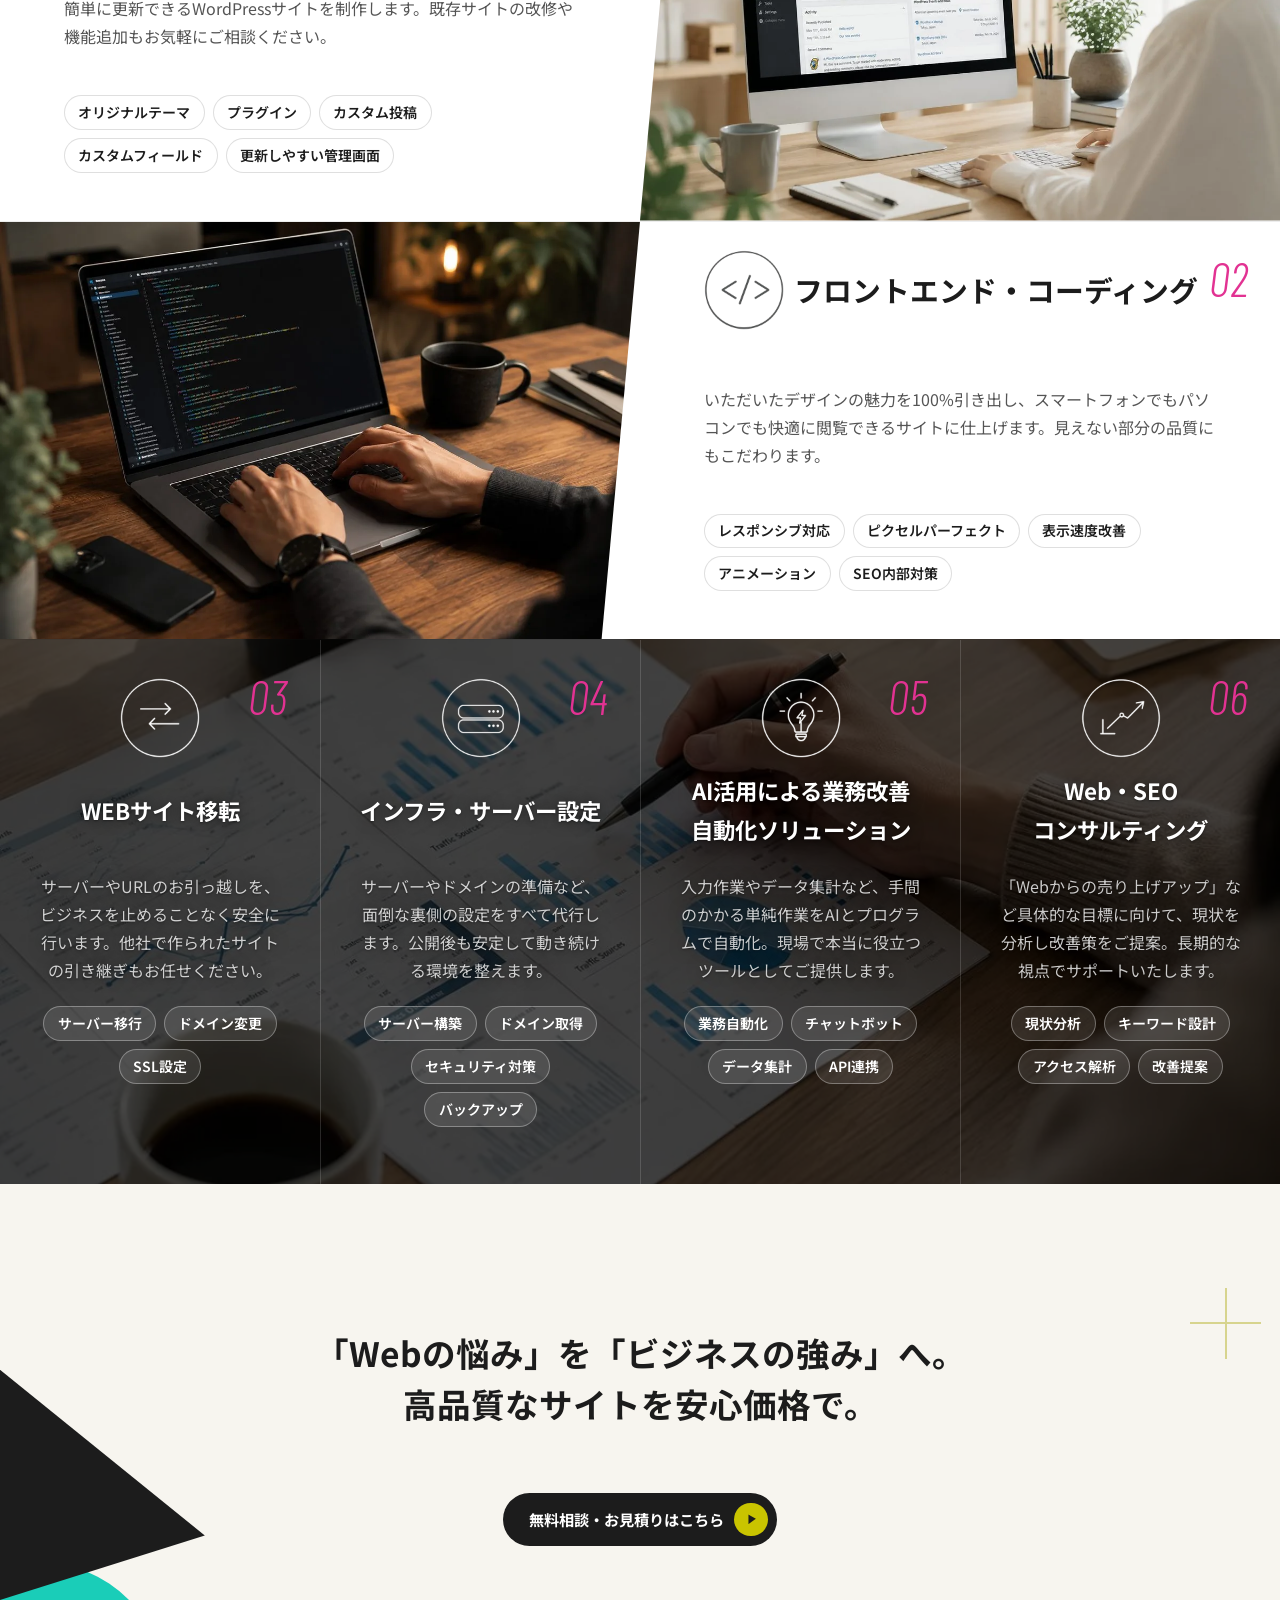
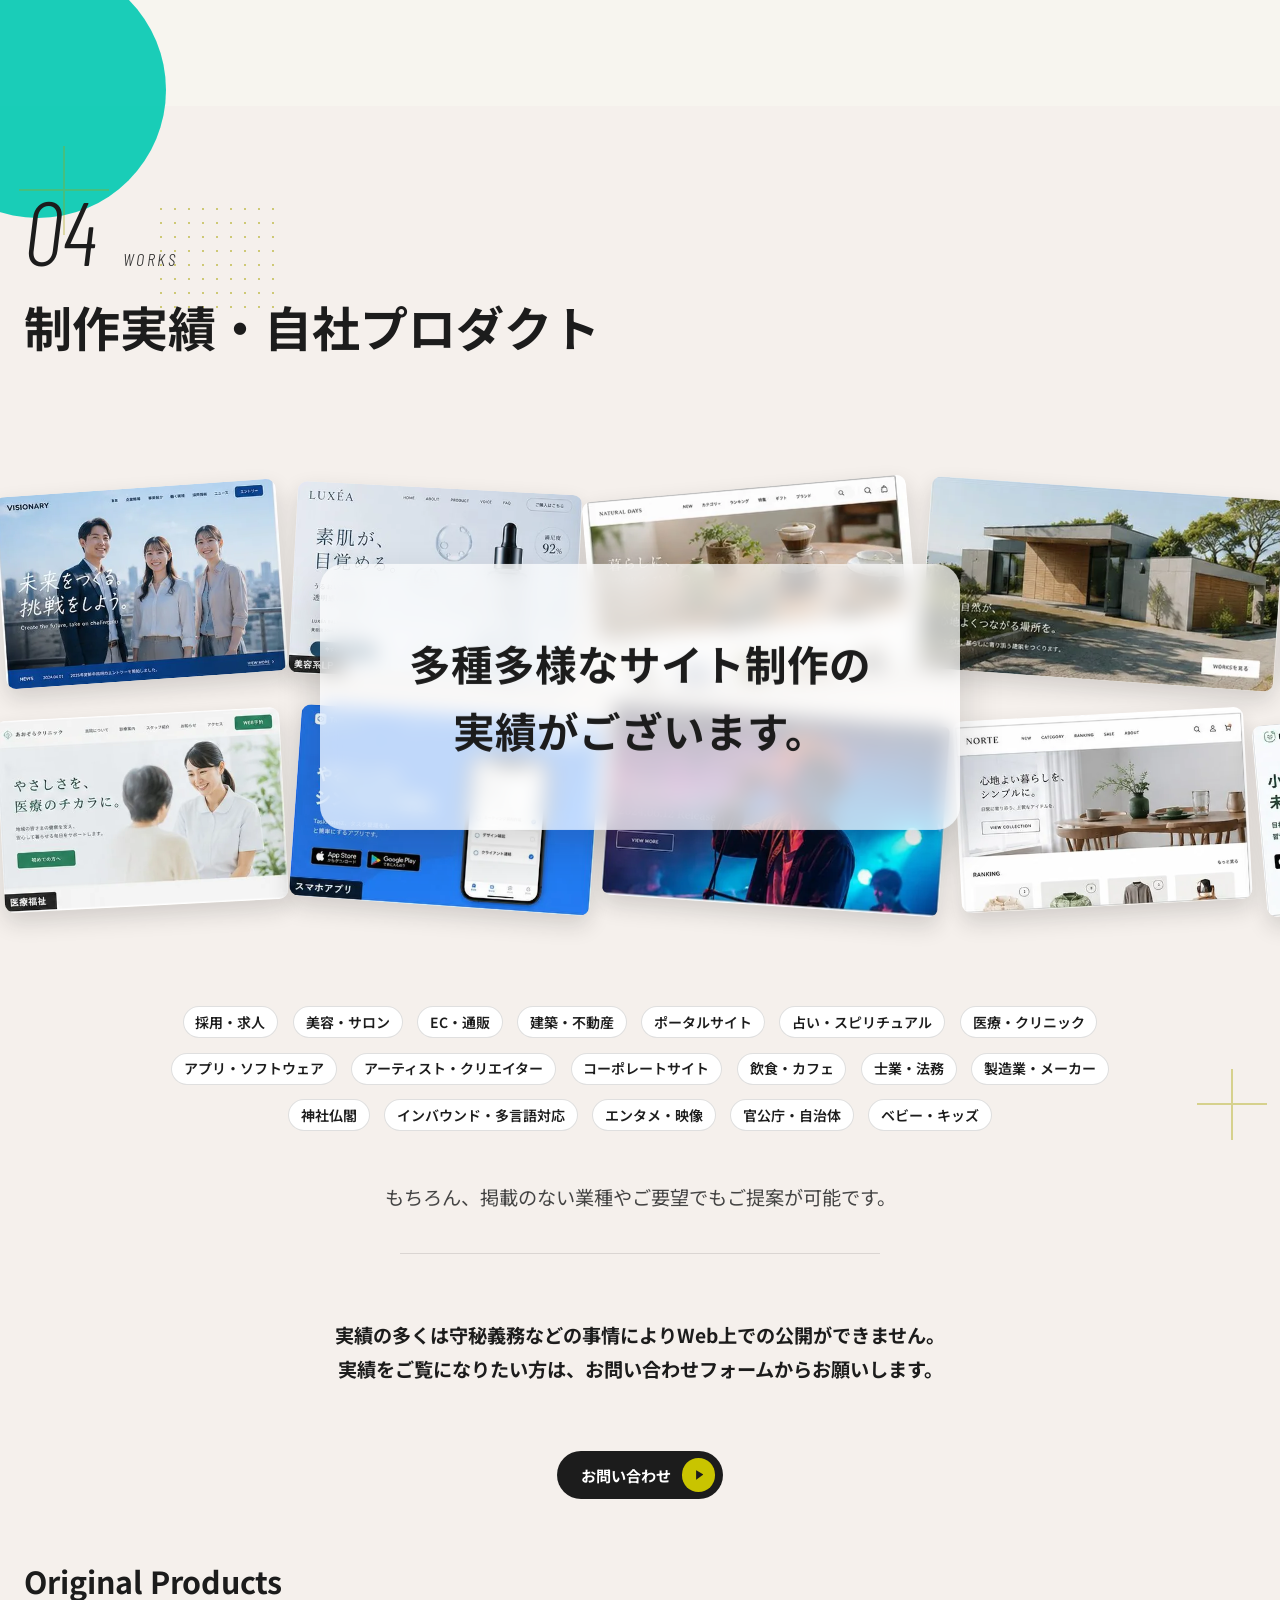
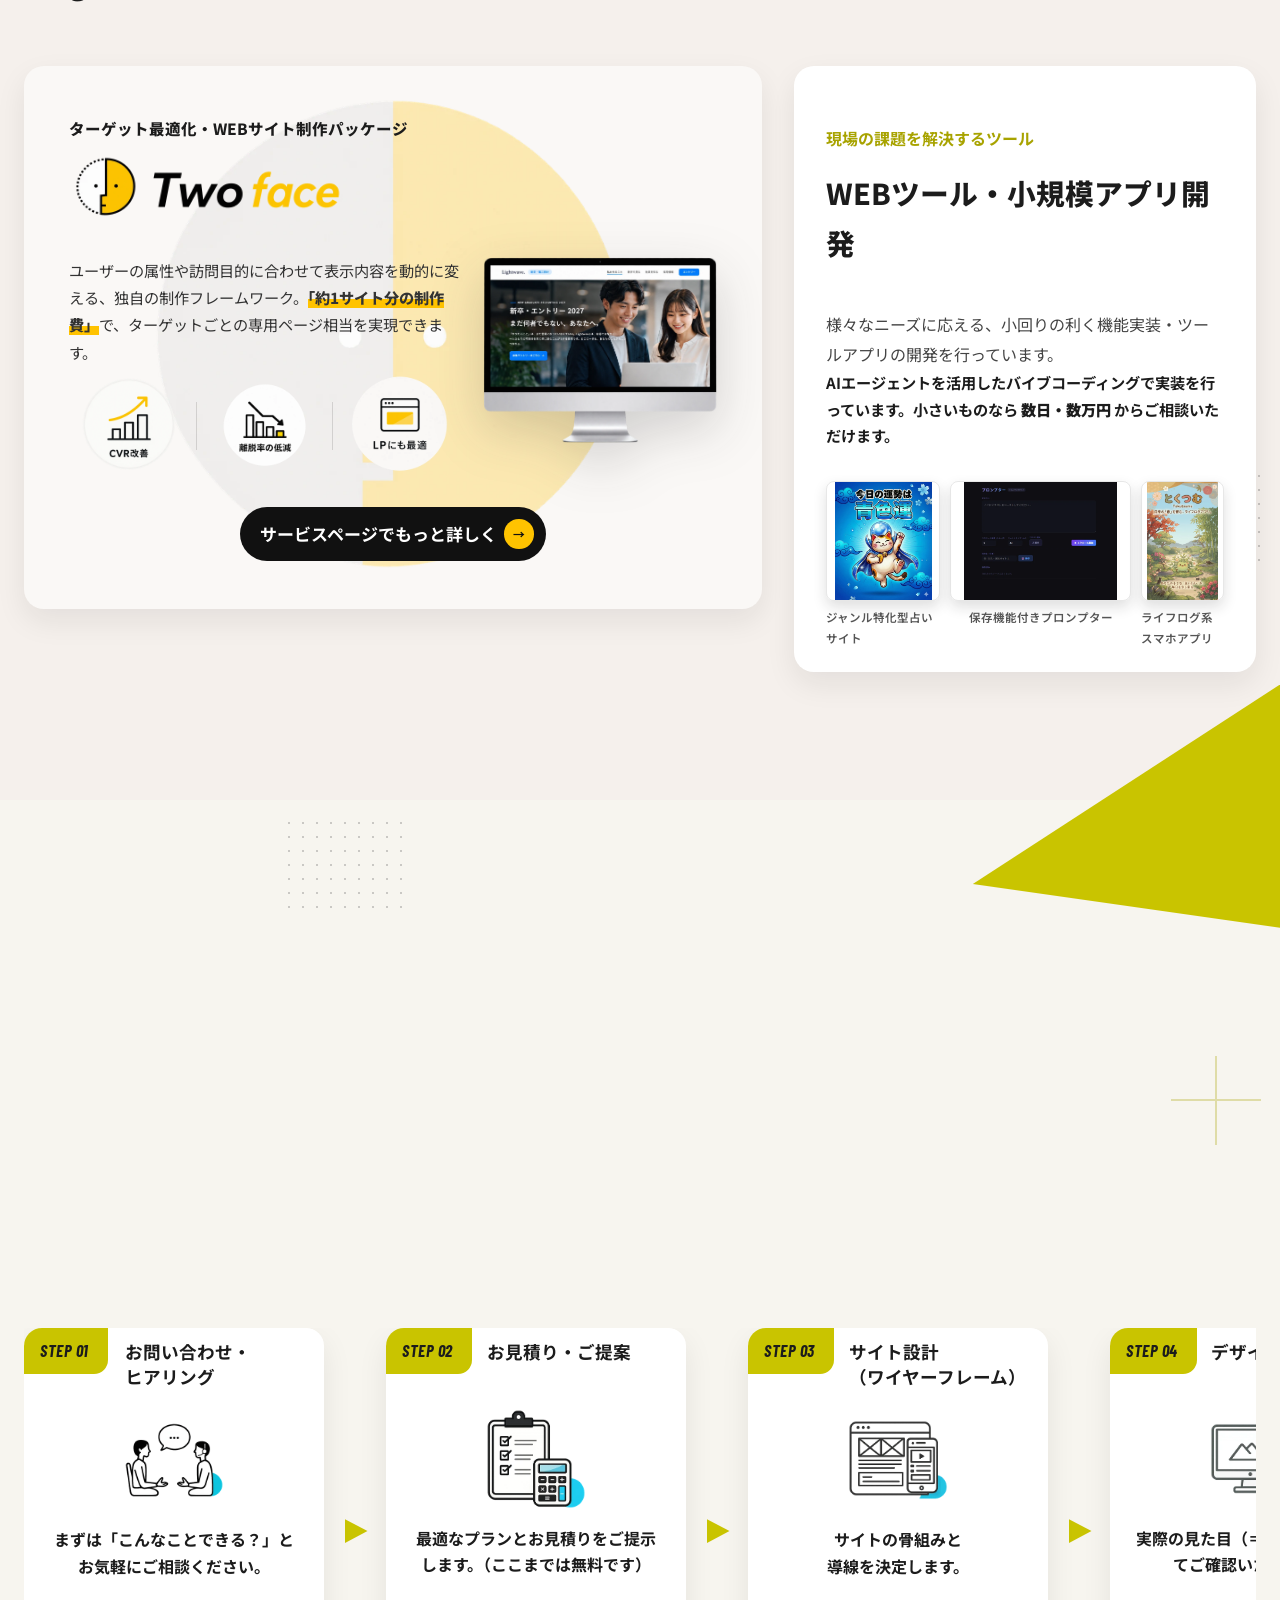
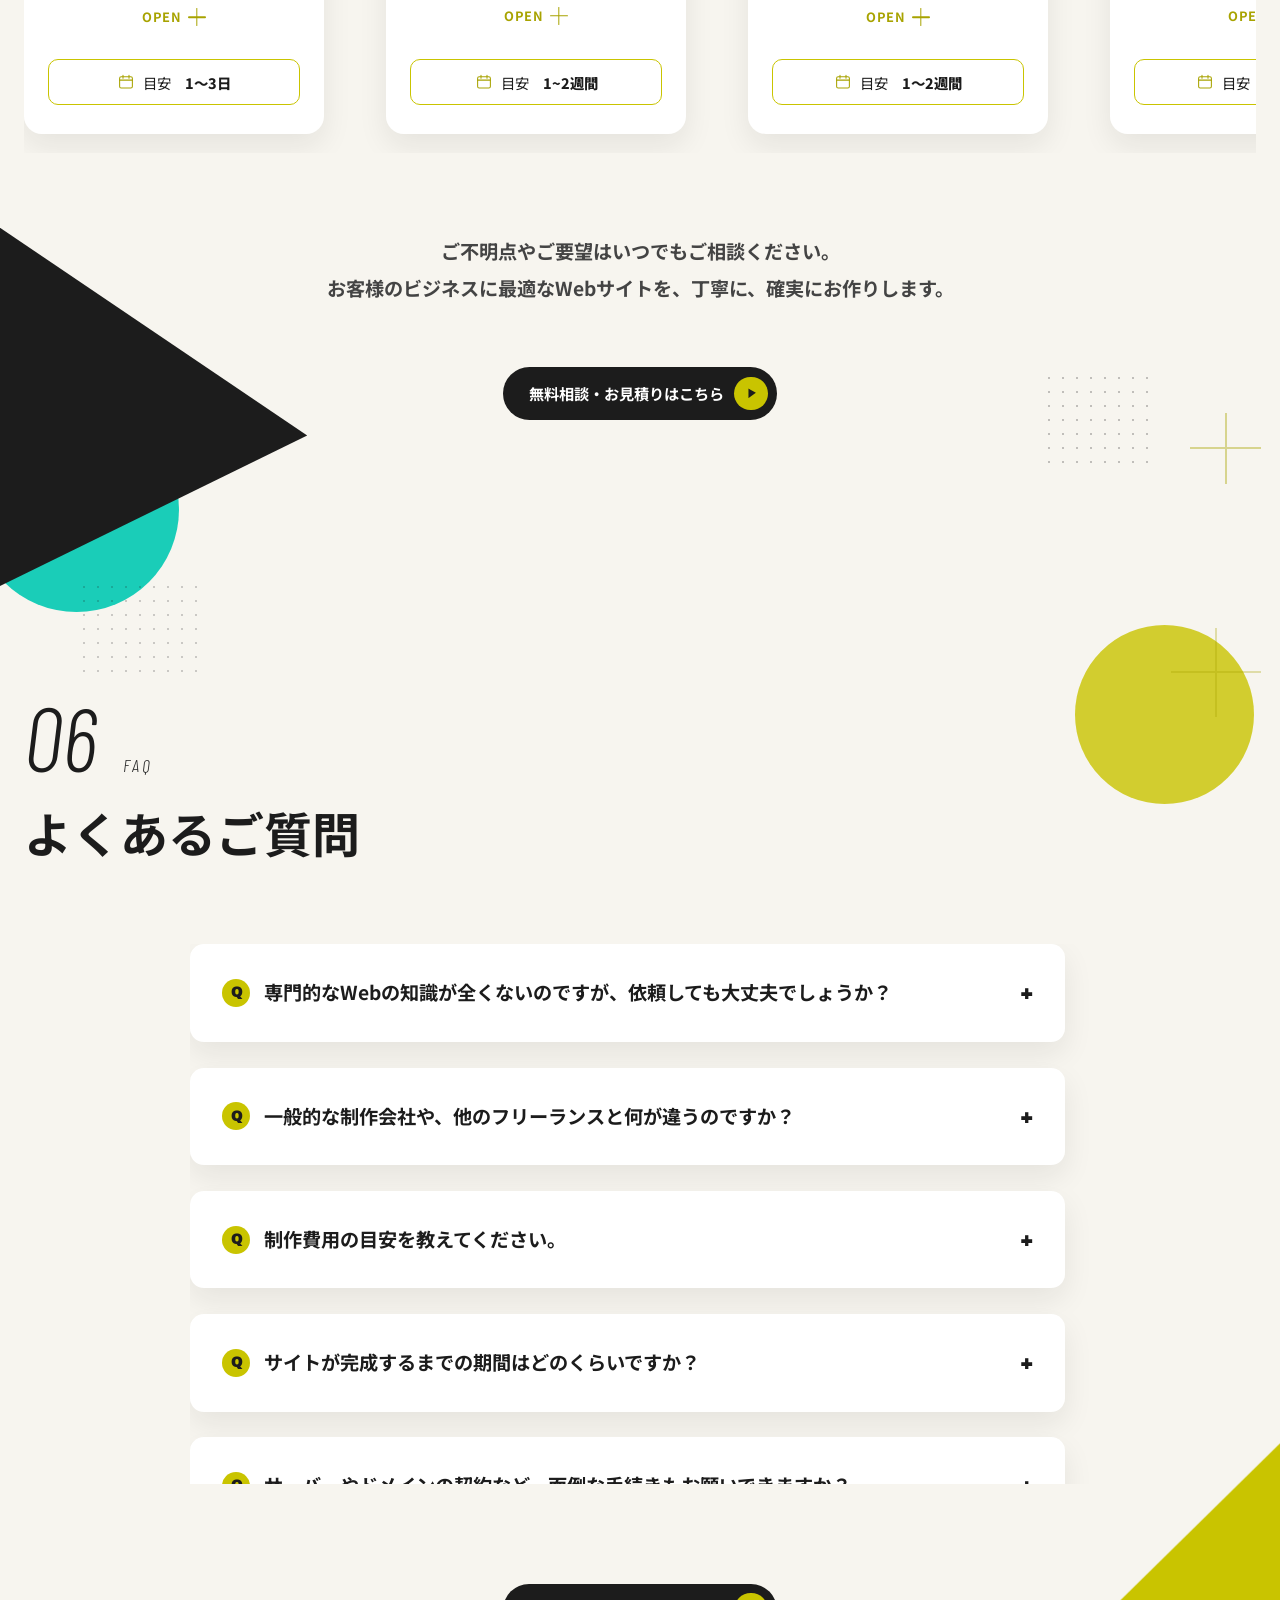
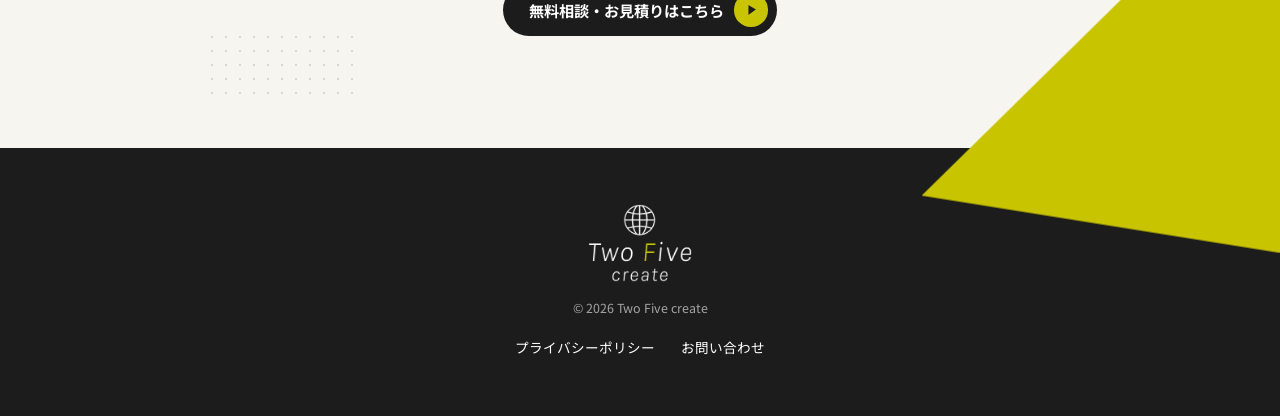
==== commit 5a476c9c: "back-to-topのアイコンとコナミメッセージの装飾を調整 - back-to-topのSVGを線画矢印から塗りつぶしの上向き三角形に変更 - コナミコマンドのメッセージ内「世」の文字だけサイトカ" ====
--- a/index.html
+++ b/index.html
@@ -144,7 +144,7 @@
 </nav>
 
 <button type="button" class="back-to-top" id="backToTop" aria-label="ページのトップに戻る">
-  <svg viewBox="0 0 24 24" fill="none"><path d="M12 19V5M5 12l7-7 7 7" stroke="currentColor" stroke-width="2" stroke-linecap="round" stroke-linejoin="round"/></svg>
+  <svg viewBox="0 0 24 24"><path d="M12 6 L19 18 L5 18 Z" fill="currentColor"/></svg>
 </button>
 
 <main>
--- a/css/style.css
+++ b/css/style.css
@@ -2415,6 +2415,9 @@
   opacity: 0;
   transform: translateY(-0.6em);
 }
+.konami-egg__char--accent {
+  color: var(--yellow);
+}
 .konami-egg.is-revealed .konami-egg__char {
   animation: konamiCharIn 0.9s cubic-bezier(0.22, 1, 0.36, 1) forwards;
   animation-delay: var(--char-delay, 0s);
